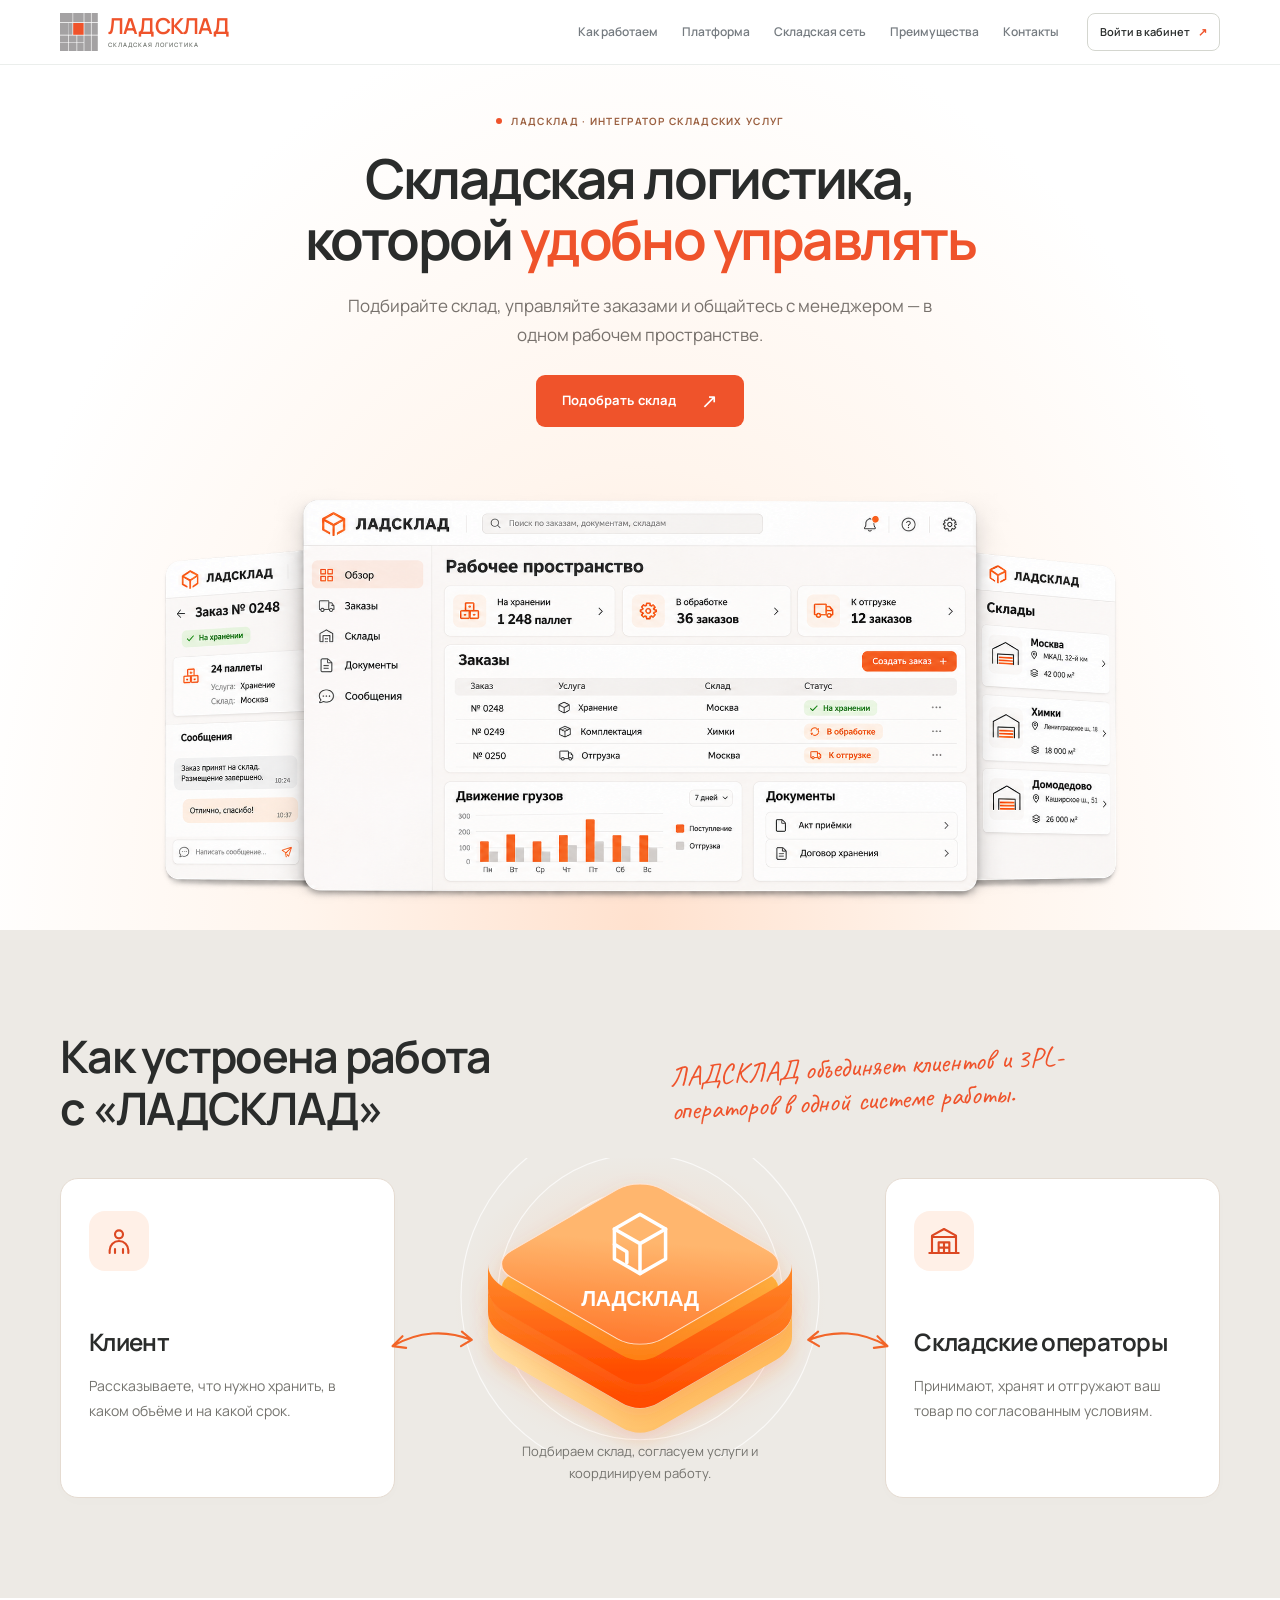
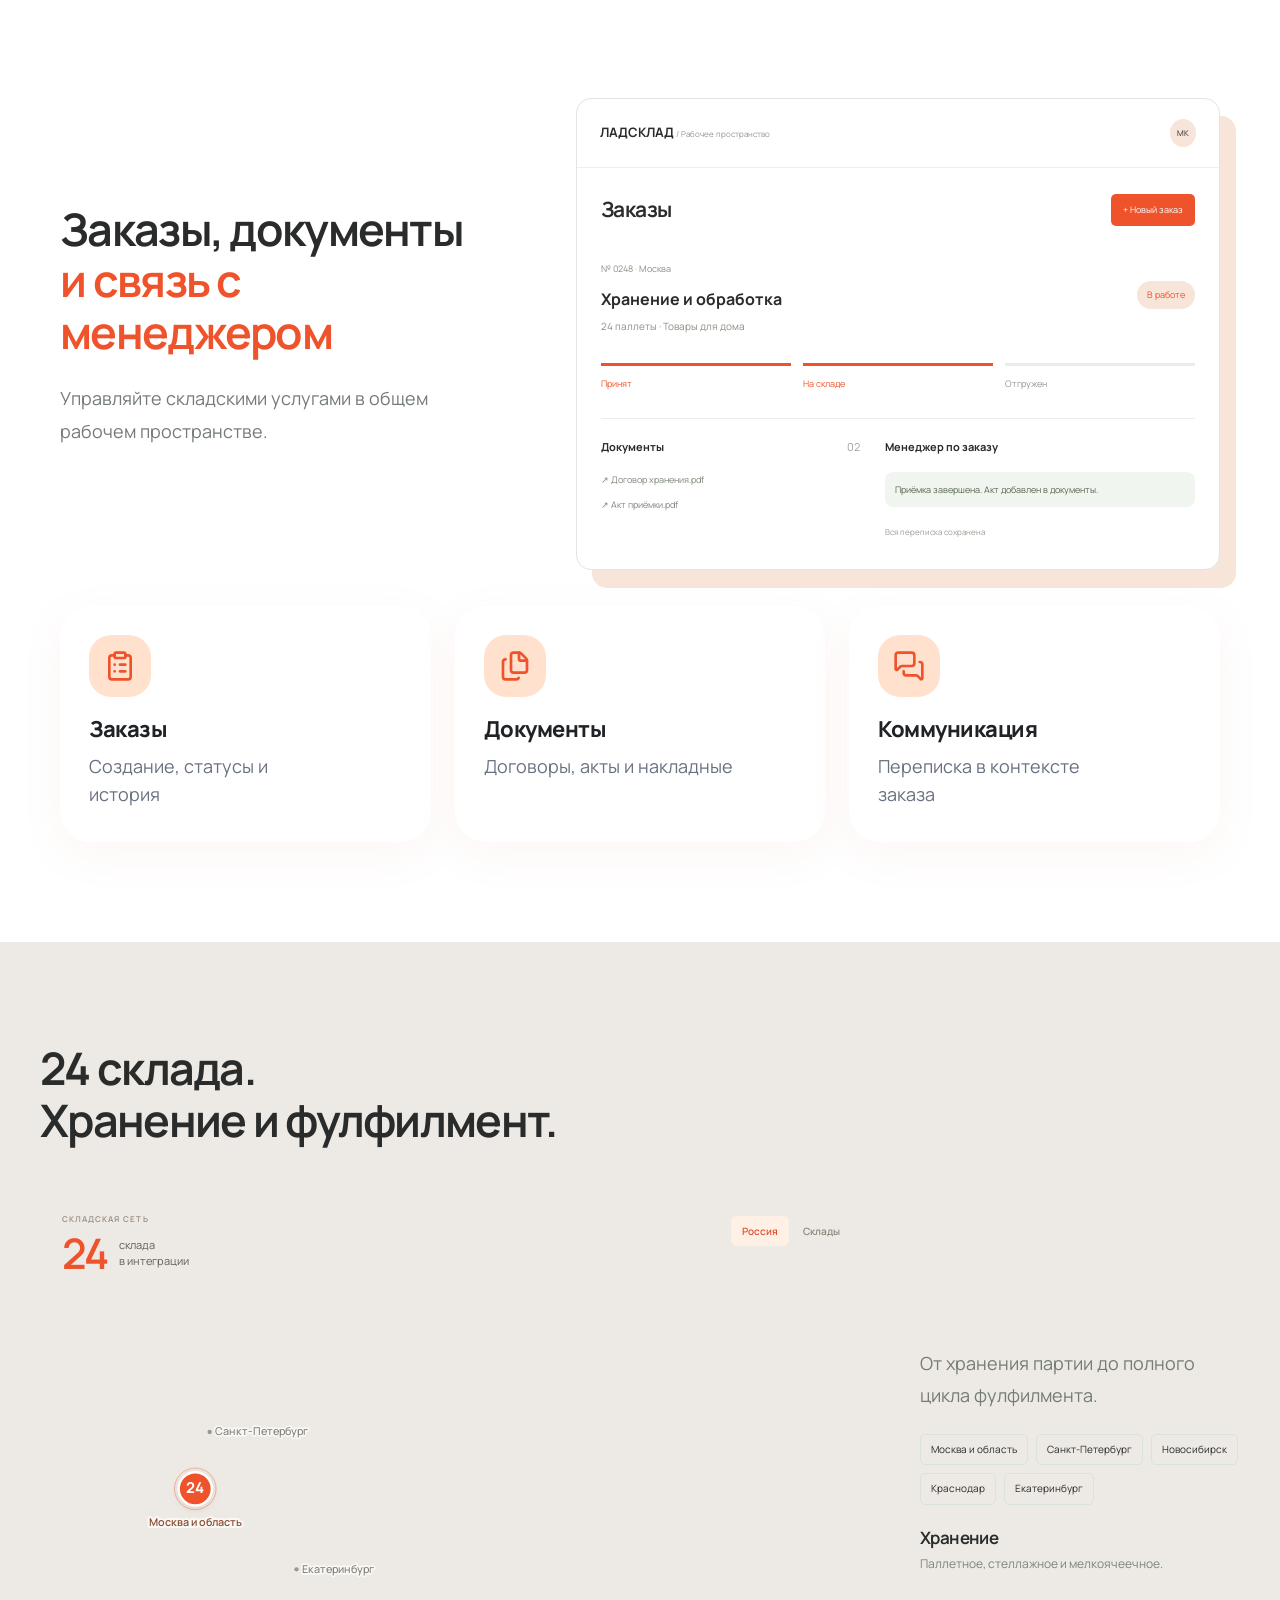
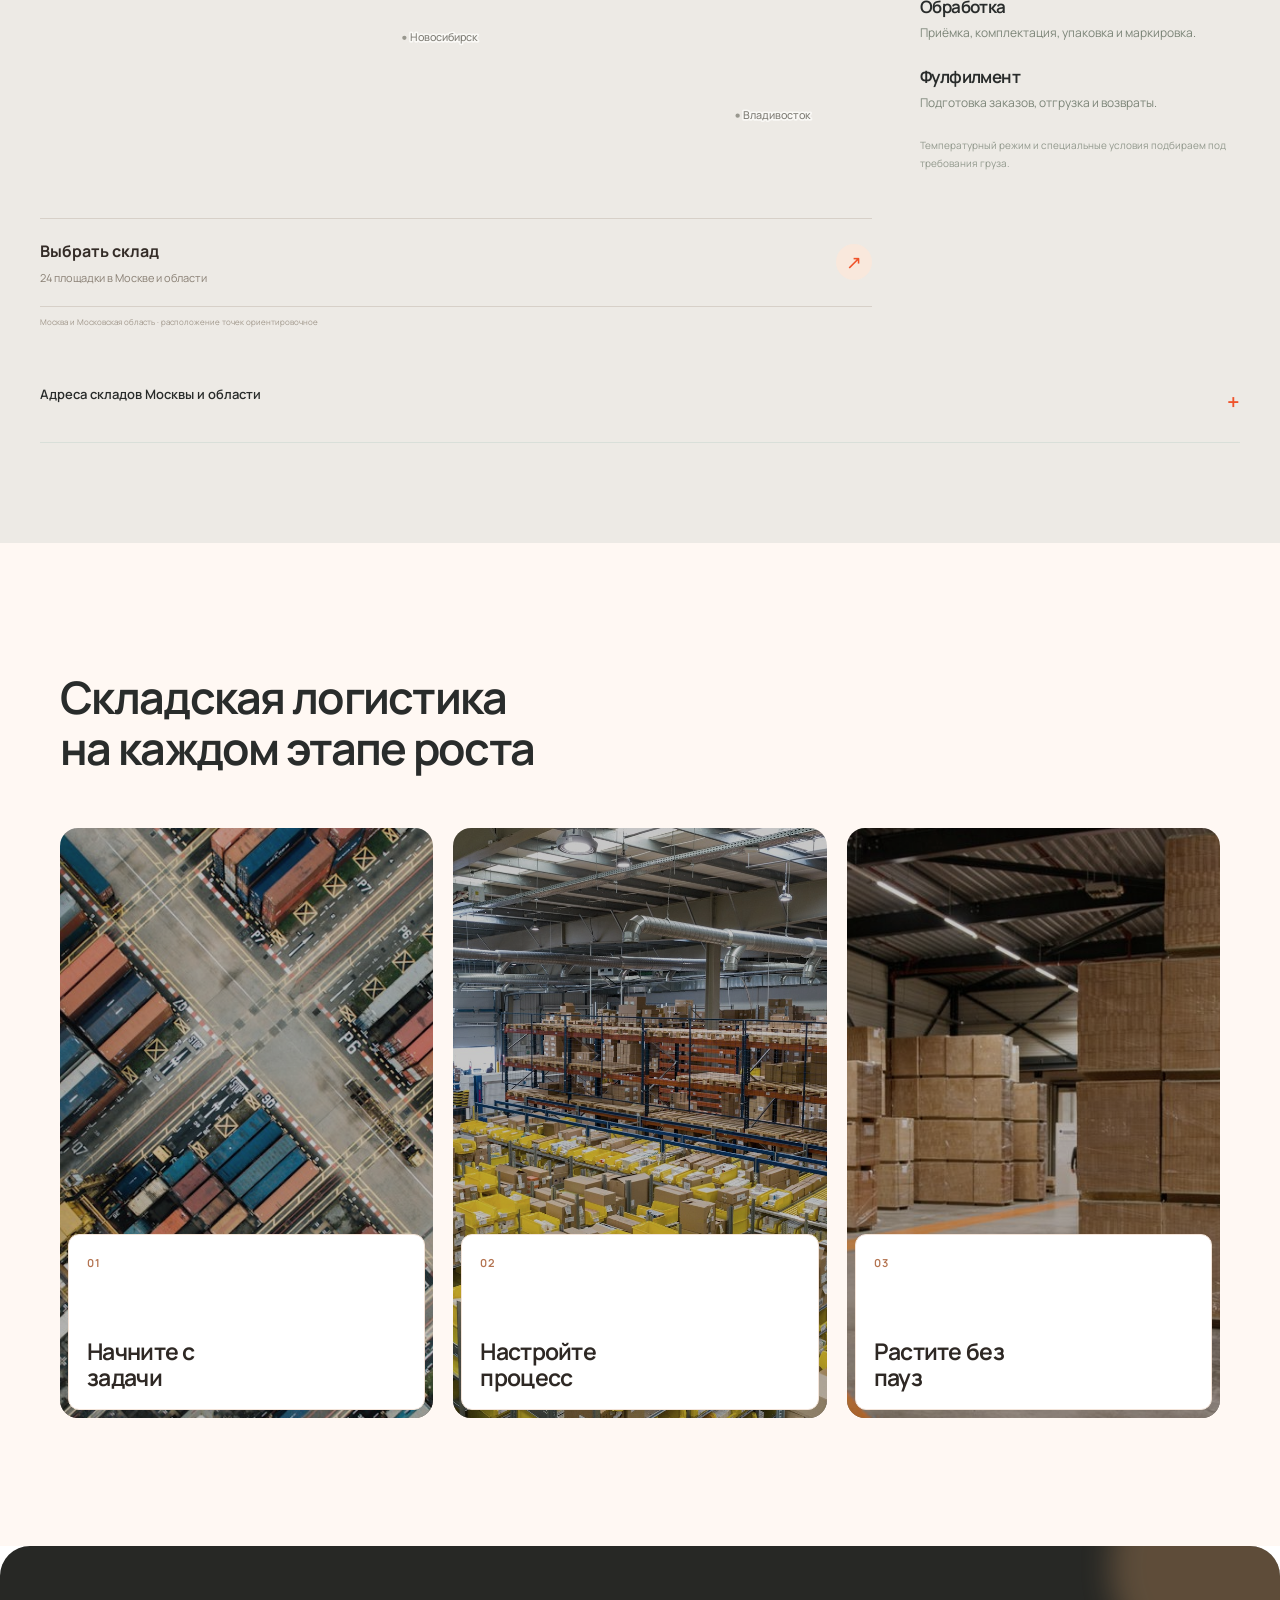
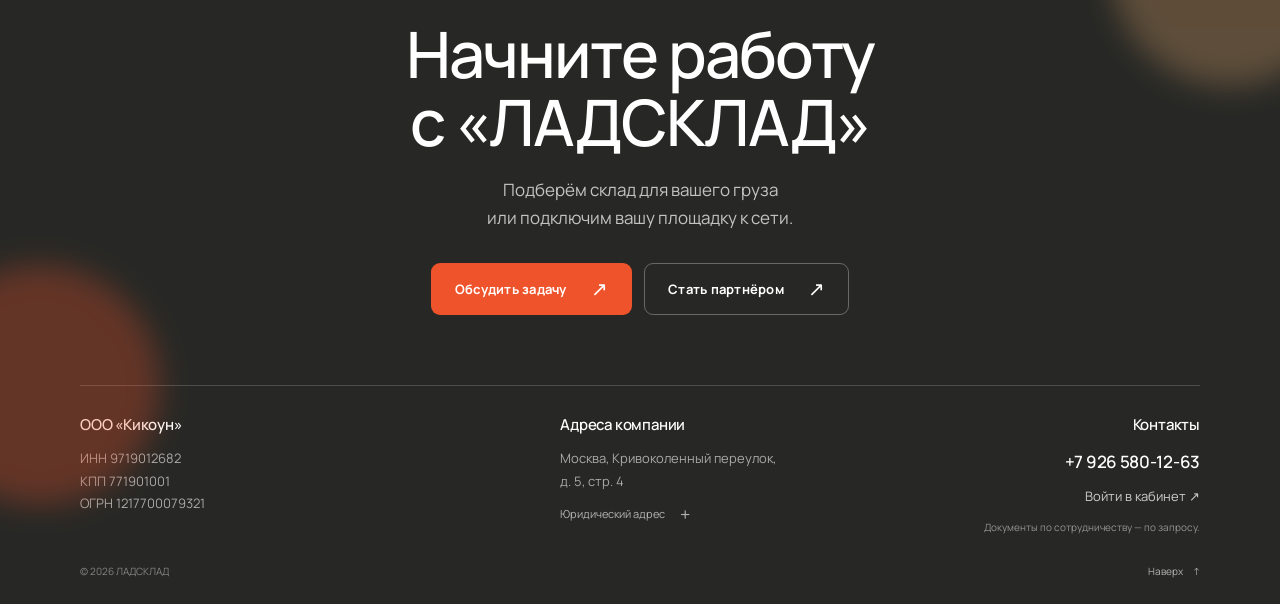
==== index.html @ 79f90612 "Refine platform panels and enlarge interactive map beside services" ====
<!doctype html>
<html lang="ru">
<head>
  <meta charset="UTF-8">
  <meta name="viewport" content="width=device-width, initial-scale=1">
  <meta name="theme-color" content="#ffffff">
  <meta name="description" content="Единая интеграция с сетью 3PL-операторов. Хранение, обработка и фулфилмент. Заказы, документы и коммуникация в общем рабочем пространстве.">
  <title>ЛАДСКЛАД — интегратор складских услуг и 3PL</title>
  <link rel="icon" href="assets/palletika/symbol-orange.svg" type="image/svg+xml">
  <link rel="preload" as="image" href="assets/ladsklad-platform-hero.png">
  <link rel="stylesheet" href="rocket.css?v=orange-own">
  <script src="site-config.js"></script>
  <link rel="stylesheet" href="brand-assets.css?v=compact-logo">
  <script src="script.js?v=ladsklad" defer></script>
  <link rel="stylesheet" href="palette-variants.css?v=1">
  <script src="rocket.js?v=back-to-top" defer></script>
<link rel="stylesheet" href="landing-structure.css?v=minimal-white">
<link rel="stylesheet" href="header-effects.css?v=white">
<link rel="stylesheet" href="orange-refinements.css?v=flow-bidirectional">
<script src="header-effects.js?v=1" defer></script>
<link rel="stylesheet" href="hero-variants.css?v=single-hero">
<link rel="stylesheet" href="warehouse-dot-map.css?v=large-repel">
<script src="assets/warehouse-map-data.js?v=1" defer></script>
<script src="warehouse-dot-map.js?v=large-repel" defer></script>
</head>
<body id="top" class="rocket-page palette-page palette-orange">
  <a class="skip-link" href="#main">Перейти к содержанию</a>
  <header class="header"><div class="container header-inner">
    <a class="brand" href="#top" aria-label="ЛАДСКЛАД — на главную"><img class="brand-symbol" src="assets/palletika/symbol-orange.svg" width="528" height="528" alt=""><span class="brand-type"><span class="brand-name">ЛАДСКЛАД</span><span class="brand-descriptor">СКЛАДСКАЯ ЛОГИСТИКА</span></span></a>
    <nav class="desktop-nav" aria-label="Основная навигация"><a href="#how">Как работаем</a><a href="#platform">Платформа</a><a href="#network">Складская сеть</a><a href="#advantages">Преимущества</a><a href="#contacts">Контакты</a></nav>
    <a class="account-link" href="#platform" data-app-action="login">Войти в кабинет <span aria-hidden="true">↗</span></a>
    <button class="menu-toggle" aria-label="Открыть меню" aria-controls="mobile-nav" aria-expanded="false"><span></span><span></span></button>
  </div><nav class="mobile-nav" id="mobile-nav" aria-label="Мобильная навигация" hidden><a href="#how">Как работаем</a><a href="#platform">Платформа</a><a href="#network">Складская сеть</a><a href="#advantages">Преимущества</a><a href="#contacts">Контакты</a><a href="#platform" data-app-action="login">Войти в приложение</a></nav></header>
  <main id="main" class="structured-landing"><section class="platform-hero" id="hero-platform" aria-labelledby="platform-hero-title">
      <div class="container platform-hero-copy">
        <p class="overline">ЛАДСКЛАД · ИНТЕГРАТОР СКЛАДСКИХ УСЛУГ</p>
        <h1 id="platform-hero-title">Складская логистика,<br>которой <em>удобно управлять</em></h1>
        <p class="platform-hero-lead">Подбирайте склад, управляйте заказами и общайтесь с менеджером — в одном рабочем пространстве.</p>
        <div class="platform-hero-actions"><button class="button" data-app-action="request">Подобрать склад <span aria-hidden="true">↗</span></button></div>
      </div>
      <div class="platform-hero-visual"><img src="assets/ladsklad-platform-hero.png" width="1832" height="859" alt="Концепция интерфейса ЛАДСКЛАД: заказы на хранение и отгрузку, список складов, документы и сообщения менеджеру" fetchpriority="high"></div>
    </section>
<section class="s-section s-how" id="how" aria-labelledby="how-title"><div class="container">
<div class="s-heading"><h2 id="how-title">Как устроена работа<br>с «ЛАДСКЛАД»</h2><p class="s-how-note">ЛАДСКЛАД объединяет клиентов и 3PL-операторов в одной системе работы.</p></div>
<div class="s-flow"><article><svg class="s-flow-icon" viewBox="0 0 24 24" width="42" height="42" fill="none" stroke="currentColor" stroke-width="1.5" stroke-linecap="round" stroke-linejoin="round" aria-hidden="true" focusable="false"><circle cx="12" cy="7" r="3"/><path d="M5 21v-2a7 7 0 0 1 14 0v2M9 21v-3m6 3v-3"/></svg><h3>Клиент</h3><p>Рассказываете, что нужно хранить, в каком объёме и на какой срок.</p></article><span class="s-flow-arrow" aria-hidden="true"><svg viewBox="0 0 100 44" width="100" height="44" fill="none" stroke="currentColor" stroke-width="2.4" stroke-linecap="round" stroke-linejoin="round"><g><path d="M4 31C33 14 64 13 91 24M15 20 4 31l15 2M81 15l11 9-12 7"/></g></svg></span><article class="s-flow-core s-flow-stack"><img class="s-flow-stack-image" src="assets/ladsklad-integration-stack.svg" width="520" height="410" alt=""><h3 class="s-flow-stack-title">ЛАДСКЛАД</h3><p>Подбираем склад, согласуем услуги и координируем работу.</p></article><span class="s-flow-arrow" aria-hidden="true"><svg viewBox="0 0 100 44" width="100" height="44" fill="none" stroke="currentColor" stroke-width="2.4" stroke-linecap="round" stroke-linejoin="round"><g transform="translate(100 0) scale(-1 1)"><path d="M4 31C33 14 64 13 91 24M15 20 4 31l15 2M81 15l11 9-12 7"/></g></svg></span><article><svg class="s-flow-icon" viewBox="0 0 24 24" width="42" height="42" fill="none" stroke="currentColor" stroke-width="1.5" stroke-linecap="round" stroke-linejoin="round" aria-hidden="true" focusable="false"><path d="M3 21V8l9-5 9 5v13M1 21h22M3 9h18M8 21V13h8v8m-8-4h8m-4-4v8"/></svg><h3>Складские операторы</h3><p>Принимают, хранят и отгружают ваш товар по согласованным условиям.</p></article></div>

</div></section>
<section class="s-section s-platform" id="platform" aria-labelledby="platform-title"><div class="container s-platform-grid"><div><h2 id="platform-title" tabindex="-1">Заказы, документы<br><em>и связь с менеджером</em></h2><p class="s-lead">Управляйте складскими услугами в общем рабочем пространстве.</p></div>
<div class="s-app"><div class="s-app-bar"><strong>ЛАДСКЛАД<span> / Рабочее пространство</span></strong><span>МК</span></div><div class="s-app-body"><div class="s-app-title"><h3>Заказы</h3><span>+ Новый заказ</span></div><div class="s-order"><div><small>№ 0248 · Москва</small><h4>Хранение и обработка</h4><p>24 паллеты · Товары для дома</p></div><span class="s-status">В работе</span></div><div class="s-progress"><span>Принят</span><span>На складе</span><span>Отгружен</span></div><div class="s-app-split"><div><h4>Документы <span>02</span></h4><p>↗ Договор хранения.pdf</p><p>↗ Акт приёмки.pdf</p></div><div><h4>Менеджер по заказу</h4><p class="s-chat">Приёмка завершена. Акт добавлен в документы.</p><small>Вся переписка сохранена</small></div></div></div></div>
<ul class="s-feature-list platform-service-panels">
<li><img src="assets/icons/clipboard-list.svg" width="42" height="42" alt=""><div><b>Заказы</b><span>Создание, статусы и история</span></div></li>
<li><img src="assets/icons/files.svg" width="42" height="42" alt=""><div><b>Документы</b><span>Договоры, акты и накладные</span></div></li>
<li><img src="assets/icons/messages-square.svg" width="42" height="42" alt=""><div><b>Коммуникация</b><span>Переписка в контексте заказа</span></div></li>
</ul>
</div></section>
<section class="s-section s-network" id="network" aria-labelledby="network-title"><div class="container"><div class="s-heading"><h2 id="network-title">24 склада.<br>Хранение и фулфилмент.</h2></div><div class="s-network-grid"><div class="s-network-map" data-motion-paused="true" role="group" aria-label="Интерактивная карта складской сети">
  <div class="warehouse-map-stage">
    <div class="warehouse-map-canvas" id="warehouse-map" role="region" aria-label="Интерактивная точечная карта России"></div>
    <div class="warehouse-map-badge"><span>СКЛАДСКАЯ СЕТЬ</span><div><strong>24</strong><span>склада<br>в интеграции</span></div></div>
    <div class="warehouse-map-modes" role="group" aria-label="Вид карты"><button type="button" data-map-mode="country" aria-pressed="true" disabled>Россия</button><button type="button" data-map-mode="warehouses" aria-pressed="false" disabled>Склады</button></div>
    <p class="warehouse-map-message" data-map-message role="status">Карта загрузится при просмотре раздела.</p>
  </div>
  <div class="warehouse-map-footer">
    <details class="warehouse-finder" data-map-finder>
      <summary><span><strong>Выбрать склад</strong><small>24 площадки в Москве и области</small></span><span aria-hidden="true">↗</span></summary>
      <label for="warehouse-search">Поиск по названию или адресу</label>
      <input id="warehouse-search" class="warehouse-search" data-map-search type="search" placeholder="Например, Химки или Дмитров" autocomplete="off" disabled>
      <div class="warehouse-results" data-map-results aria-label="Список складов"></div>
      <p class="warehouse-no-results" data-map-empty hidden>Ничего не найдено. Попробуйте другое название.</p>
    </details>
    <div class="warehouse-map-card" data-map-card hidden>
      <button type="button" data-map-card-close aria-label="Закрыть карточку склада">×</button>
      <strong data-map-card-title></strong><p data-map-card-address></p>
      <small>Ориентировочное расположение по адресу</small>
      <a href="https://yandex.ru/maps/" target="_blank" rel="noopener noreferrer">Найти адрес на Яндекс Картах ↗</a>
    </div>
    <p class="warehouse-map-note">Москва и Московская область · расположение точек ориентировочное</p>
    <noscript><p class="warehouse-map-note">Для интерактивной карты включите JavaScript. Адреса складов доступны в списке ниже.</p></noscript>
  </div>
</div><div class="s-network-copy"><p class="s-lead">От хранения партии до полного цикла фулфилмента.</p><div class="s-cities"><span>Москва и область</span><span>Санкт-Петербург</span><span>Новосибирск</span><span>Краснодар</span><span>Екатеринбург</span></div><div class="s-services"><article><h3>Хранение</h3><p>Паллетное, стеллажное и мелкоячеечное.</p></article><article><h3>Обработка</h3><p>Приёмка, комплектация, упаковка и маркировка.</p></article><article><h3>Фулфилмент</h3><p>Подготовка заказов, отгрузка и возвраты.</p></article></div><p class="s-note">Температурный режим и специальные условия подбираем под требования груза.</p></div></div><details class="s-addresses"><summary>Адреса складов Москвы и области <span aria-hidden="true">+</span></summary><ul><li>Москва, ул. Поляны 50 стр.1</li><li>Москва, дер. Саларьево вл 1 с.2</li><li>Химки, дер. Подолино Промышленная зона, 2Б</li><li>Химки, Ленинградское шоссе, 34км, стр.21</li><li>Мытищи, Хлебозаводская улица, 4с2А</li><li>Видное, Северная промзона</li><li>Одинцово, Внуковская улица,</li><li>Домодедово, микрорайон Белые Столбы</li><li>Дмитров, ул. 2-я Левонабережная, вл.20</li><li>Дмитровское городское поселение, поселок дома отдыха &quot;Горки&quot; 4км от ЦКАД (46Н-01133), 7км от Дмитровского шоссе (трасса А-104)</li><li>Дмитров, 2-ая Левонабережная ул., дом 12 (пересечение А-108 и Дмитровского ш.)</li><li>Солнечногорск, территориальное управление Смирновское</li><li>Химки, квартал Клязьма,строение 14Н</li><li>Мытищи, Волковское шоссе 5А стр. 3</li><li>Мытищинский район, сельское поселение Федоскинское, д. Новосельцево</li><li>Щёлково, д. Моносеево, 24б</li><li>Московская область, Талдомский р-н, пгт Запрудня, ул. Ленина, д 1</li><li>Московская область, Ленинский муниципальныйрайон, городское поселение Горки Ленинские, Промзона «Технопарк», ул. Западная, земельный участок 19.</li><li>Истра, д. Давыдовское, индустриальный парк Кулон-Истра</li><li>Ногинск, р.п. Обухово, &quot;Атлант-Парк&quot;</li><li>Склад &quot;Сынково&quot; теплый склад класса &quot;А&quot; на Симферопольском шоссе</li><li>Домодедово, территория владения склады 104 Южные ворота</li><li>Истра, д. Лешково, стр. 241</li><li>Пищевой склад до -18 в г. Химки, ул. Заводская д. 9а</li></ul></details></div></section>
<section class="s-section s-benefits s-journey" id="advantages" aria-labelledby="advantages-title">
  <div class="container">
    <div class="s-journey-heading"><h2 id="advantages-title">Складская логистика<br>на каждом этапе роста</h2></div>
    <div class="s-journey-cards" aria-label="Этапы работы с ЛАДСКЛАД">
      <article class="s-journey-card" tabindex="0">
        <img src="assets/containers.jpg" width="1200" height="800" loading="lazy" alt="Контейнеры на логистической площадке">
        <div class="s-journey-card-content"><div class="s-journey-card-panel"><div class="s-journey-card-heading"><span>01</span><h3>Начните с задачи</h3></div><p>Расскажите о грузе, объёмах и географии. Подберём склад и нужные услуги для первого запуска.</p></div></div>
      </article>
      <article class="s-journey-card" tabindex="0">
        <img src="assets/warehouse-hero.jpg" width="1800" height="1200" loading="lazy" alt="Складское пространство">
        <div class="s-journey-card-content"><div class="s-journey-card-panel"><div class="s-journey-card-heading"><span>02</span><h3>Настройте процесс</h3></div><p>Согласуем приёмку, хранение, обработку и отгрузки в понятном формате работы с оператором.</p></div></div>
      </article>
      <article class="s-journey-card" tabindex="0">
        <img src="assets/cargo.jpg" width="1200" height="800" loading="lazy" alt="Перевозка грузов">
        <div class="s-journey-card-content"><div class="s-journey-card-panel"><div class="s-journey-card-heading"><span>03</span><h3>Растите без пауз</h3></div><p>Подключайте новые площадки и услуги по мере роста. Заказы, документы и коммуникация остаются в одном контуре.</p></div></div>
      </article>
    </div>
  </div>
</section>
<section class="orange-closing" id="contacts" aria-labelledby="contacts-title">
  <div class="orange-closing-main"><div>
    <h2 id="contacts-title">Начните работу<br>с «ЛАДСКЛАД»</h2>
    <p>Подберём склад для вашего груза<br>или подключим вашу площадку к сети.</p>
    <div class="orange-closing-actions">
      <button class="button" data-app-action="request">Обсудить задачу <span aria-hidden="true">↗</span></button>
      <button class="button orange-closing-partner" id="partners" data-app-action="partner">Стать партнёром <span aria-hidden="true">↗</span></button>
    </div>
  </div></div>
  <footer class="orange-closing-footer" aria-label="Информация о компании">
    <div class="orange-closing-legal">
      <div><h3>ООО «Кикоун»</h3><span>ИНН 9719012682</span><span>КПП 771901001</span><span>ОГРН 1217700079321</span></div>
      <div><h3>Адреса компании</h3><address>Москва, Кривоколенный переулок,<br>д. 5, стр. 4</address><details><summary>Юридический адрес <span aria-hidden="true">+</span></summary><p>105187, Москва, Окружной проезд, д. 16, этаж/пом./ком./р. м. 4/XXXVIII/25/2.</p></details></div>
      <div class="orange-closing-contacts"><h3>Контакты</h3><a class="orange-closing-phone" href="tel:+79265801263">+7 926 580-12-63</a><a href="#platform" data-app-action="login">Войти в кабинет <span aria-hidden="true">↗</span></a><span class="orange-closing-documents">Документы по сотрудничеству — по запросу.</span></div>
    </div>
    <div class="orange-closing-bottom"><span>© <span id="current-year">2026</span> ЛАДСКЛАД</span><a href="#top">Наверх <span aria-hidden="true">↑</span></a></div>
  </footer>
</section>
</main>
  <a class="back-to-top" href="#top" aria-label="Вернуться наверх" hidden>↑</a>
  <dialog class="info-dialog" id="info-dialog" aria-labelledby="dialog-title"><button class="dialog-close" aria-label="Закрыть окно">×</button><span class="overline" id="dialog-eyebrow">ПЕРВЫЙ ШАГ</span><h2 id="dialog-title">Подготовим ваш запрос</h2><p id="dialog-description">Для подбора склада понадобится несколько деталей.</p><ul id="dialog-list" class="dialog-list"></ul><div class="dialog-actions"><button class="button" id="dialog-action">Скачать бриф ↓</button><button class="text-link" id="dialog-secondary">Вернуться на страницу</button></div><p class="dialog-note" id="dialog-note">Заявка с этой страницы не отправляется.</p><p class="dialog-feedback" id="dialog-feedback" role="status" aria-live="polite"></p></dialog>
</body>
</html>
---- rocket.css ----
@font-face{font-family:Manrope;src:url('assets/manrope-variable.ttf') format('truetype');font-weight:200 800;font-style:normal;font-display:swap}
:root{--accent:#ef532b;--accent-hover:#c83c19;--ink:#2a3033;--muted:#777c81;--paper:#edeeef;--line:#dfe1e3;--white:#fff;--font:Manrope,Arial,sans-serif}
*{box-sizing:border-box}html{scroll-behavior:smooth;scroll-padding-top:100px}body{margin:0;background:var(--paper);color:var(--ink);font:400 15px/1.75 var(--font);-webkit-font-smoothing:antialiased}body.modal-open{overflow:hidden}a{color:inherit;text-decoration:none}button{font:inherit;cursor:pointer;border:0}a,button,summary{touch-action:manipulation;-webkit-tap-highlight-color:transparent}button:disabled{cursor:default}img{display:block;max-width:100%}h1,h2,h3,p{margin-top:0}h1,h2,h3{line-height:1.2}h2{font-size:40px;font-weight:700;letter-spacing:-1.45px;margin-bottom:28px}h3{font-weight:650}::selection{background:#ffd1bd;color:#222}:focus-visible{outline:3px solid var(--accent);outline-offset:5px}.container{width:calc(100% - 120px);max-width:1180px;margin-inline:auto}.section{padding:88px 0}.overline{font-size:9px;letter-spacing:.14em;font-weight:700;line-height:1.6;margin-bottom:22px;color:var(--muted)}.overline:before{content:'';display:inline-block;width:6px;height:6px;background:var(--accent);border-radius:50%;margin:0 9px 1px 0}.button{display:inline-flex;align-items:center;justify-content:center;gap:30px;min-height:48px;border-radius:30px;padding:14px 26px;background:var(--accent);color:#fff;font-size:10px;font-weight:700;line-height:1.5;letter-spacing:.055em;text-transform:uppercase;transition:background .2s,transform .2s}.button>span{font-size:20px;font-weight:400;line-height:1}.button:hover{background:var(--accent-hover);transform:translateY(-2px)}.text-link{display:inline-flex;align-items:center;gap:18px;padding:0;background:transparent;font-size:12px;font-weight:650;color:var(--accent);transition:color .2s}.text-link:hover{color:var(--accent-hover)}.text-link span{font-size:19px}.skip-link{position:fixed;top:8px;left:16px;padding:10px 20px;background:white;border:1px solid var(--accent);z-index:100;transform:translateY(-180%)}.skip-link:focus{transform:none}.utility-bar{border-bottom:1px solid var(--line);font-size:9px;color:#7c8285}.utility-inner{display:flex;justify-content:space-between;align-items:center;gap:15px;height:32px}.header{position:sticky;top:0;z-index:20;border-bottom:1px solid var(--line);background:#edeeeff5;backdrop-filter:blur(12px)}.header-inner{height:75px;display:flex;align-items:center;justify-content:space-between;gap:32px}.brand{font-size:27px;font-weight:800;line-height:1;letter-spacing:-1.5px;white-space:nowrap}.brand>span{color:var(--accent)}.desktop-nav{display:flex;gap:24px;margin-left:auto}.desktop-nav a{font-size:9px;text-transform:uppercase;letter-spacing:.055em;font-weight:600;color:#757b80}.desktop-nav a:hover,.account-link:hover{color:var(--accent)}.account-link{font-size:10px;font-weight:600;white-space:nowrap}.account-link span{margin-left:8px;color:var(--accent)}.menu-toggle{display:none;background:transparent;padding:7px}.menu-toggle>span{width:24px;height:2px;background:var(--ink);display:block;margin:6px 0}.mobile-nav,.mobile-nav[hidden]{display:none}
.rocket-hero{overflow:hidden}.rocket-hero-grid{display:grid;grid-template-columns:46% 54%;align-items:center;min-height:655px}.rocket-hero-copy{padding:25px 0 40px;position:relative;z-index:2}.rocket-hero-copy .overline{margin-bottom:27px}.rocket-hero h1{font-size:clamp(38px,4.2vw,57px);font-weight:750;letter-spacing:-2px;line-height:1.12;margin-bottom:28px}.rocket-hero h1>span{color:var(--accent)}.hero-lead{font-size:16px;font-weight:400;line-height:1.85;color:#72797e;margin-bottom:28px;max-width:460px}.hero-actions{display:flex;align-items:center;gap:20px}.round-link{height:42px;width:42px;border:1px solid #ccd0d3;border-radius:50%;display:grid;place-items:center;font-size:22px;color:#949a9f;transition:color .2s,border-color .2s}.round-link:hover{color:var(--accent);border-color:var(--accent)}.hero-caption{font-size:9px;color:#8b9093;max-width:350px;margin:23px 0 0}.rocket-hero-art{height:655px;position:relative}.hero-letter{position:absolute;top:75px;right:-42px;line-height:.9;font-weight:800;font-size:600px;color:var(--accent);letter-spacing:-40px;user-select:none}.rocket-hero-art>img{position:absolute;z-index:1;width:auto;height:90%;max-width:none;right:-20px;bottom:30px;filter:drop-shadow(0 22px 16px #2a30330a)}.hero-art-label{position:absolute;z-index:2;right:1px;bottom:45px;font-size:10px;line-height:1.6;color:#373e41;background:#fffffff0;padding:12px 17px;border-left:2px solid var(--accent);box-shadow:0 8px 30px #2a303309}.hero-art-label>span{font-size:22px;color:var(--accent);float:right;margin-left:22px}.quick-links{display:grid;grid-template-columns:repeat(3,minmax(0,1fr));background:#f8f8f9;border-radius:4px}.quick-links>a{display:flex;align-items:center;gap:18px;padding:22px 24px;border-right:1px solid var(--line);transition:background .2s}.quick-links>a:last-child{border-right:0}.quick-links>a:hover{background:#fff}.quick-index{font-size:10px;color:var(--accent);font-weight:700}.quick-links strong{display:block;font-size:12px;font-weight:650;line-height:1.4}.quick-links div>span{font-size:9px;color:var(--muted)}.quick-arrow{color:var(--accent);font-size:23px;margin-left:auto}
.mission{padding-top:100px}.mission-copy{max-width:825px;color:#777d81;font-size:17px;line-height:1.9}.mission-copy p{margin:0 0 24px}.accent-rule{display:block;height:2px;width:68px;background:var(--accent);margin-top:34px}.facts-grid{display:grid;grid-template-columns:repeat(4,minmax(0,1fr));gap:2px;margin-top:42px}.facts-grid article{background:white;padding:29px 28px 32px;border-radius:4px}.facts-grid p{font-size:15px;color:#7a8186;margin-bottom:18px}.facts-grid strong{font-size:53px;font-weight:650;letter-spacing:-2px;line-height:1.2;display:block;margin-bottom:10px}.facts-grid strong>span{font-size:35px;font-weight:500;color:var(--accent)}.facts-grid article>span{font-size:10px;color:#92979b}.demo-note{font-size:9px;color:#8d9397;margin:14px 0 0}.center-heading{text-align:center;max-width:780px;margin:0 auto 44px}.center-heading h2{margin-bottom:22px}.center-heading>p{font-size:16px;color:#858a8e;line-height:1.9;margin-bottom:0}.format-grid{display:grid;grid-template-columns:repeat(5,minmax(0,1fr));gap:2px}.format-grid article{background:#fff;text-align:center;padding:34px 16px 30px}.format-grid svg{width:59px;height:59px;margin:0 auto 24px;fill:none;stroke:var(--accent);stroke-width:1.4;stroke-linecap:round;stroke-linejoin:round}.format-grid h3{font-size:15px;margin:0 0 12px}.format-grid p{font-size:11px;color:#8c9195;margin:0;line-height:1.8}.section-footnote{font-size:9px;color:#8d9397;text-align:center;margin:19px 0 0}.section-intro{display:flex;align-items:flex-end;justify-content:space-between;gap:45px;margin-bottom:40px}.section-intro h2{margin-bottom:0}.section-intro>p{font-size:13px;color:#858b8f;line-height:1.9;max-width:365px;margin:0 0 4px}.service-grid{display:grid;grid-template-columns:repeat(2,minmax(0,1fr));gap:2px}.service-card{position:relative;display:flex;flex-direction:column;background:#fff;padding:37px 40px 28px;transition:box-shadow .3s,transform .3s}.service-card:hover{transform:translateY(-3px);box-shadow:0 15px 38px #2a30330b;z-index:1}.card-number{position:absolute;right:34px;top:29px;font-size:10px;color:#a0a5a8}.service-card h3{font-size:28px;font-weight:650;letter-spacing:-.9px;margin:0 0 22px}.service-card>p{font-size:13px;line-height:1.9;color:#858b8f;max-width:380px;margin:0 0 30px}.service-bottom{display:flex;align-items:center;justify-content:space-between;gap:20px;padding-top:18px;border-top:1px solid #eceef0;margin-top:auto}.service-bottom>span{font-size:9px;color:#8c9397}.service-arrow{height:37px;width:37px;border-radius:50%;background:#fff0e9;color:var(--accent);font-size:23px;line-height:1}.service-arrow:hover{background:var(--accent);color:white}.service-note{display:flex;align-items:center;justify-content:space-between;gap:25px;margin-top:22px}.service-note p{font-size:10px;color:#8b9196;margin:0}.service-note>.text-link{font-size:10px;white-space:nowrap}
.industry-layout{display:grid;grid-template-columns:290px minmax(0,1fr);gap:16px;align-items:start}.industry-tabs{display:flex;flex-direction:column}.industry-tabs button{text-align:left;display:flex;justify-content:space-between;align-items:center;gap:15px;padding:26px 27px;background:transparent;color:#41494e;font-size:12px;line-height:1.6;transition:background .2s,box-shadow .2s}.industry-tabs button>span{font-size:19px;color:var(--accent);opacity:0}.industry-tabs button[aria-selected="true"]{background:white;box-shadow:0 8px 22px #333c4506}.industry-tabs button[aria-selected="true"]>span{opacity:1}.industry-tabs button:hover{background:#f8f9f9}.industry-panel{display:grid;grid-template-columns:repeat(3,minmax(0,1fr));gap:2px}.industry-panel[hidden]{display:none}.industry-panel article{background:white;padding:32px 25px;min-height:302px;display:flex;flex-direction:column}.industry-panel article>span{font-size:8px;letter-spacing:.07em;color:var(--accent);font-weight:700}.industry-panel h3{font-size:20px;font-weight:600;letter-spacing:-.55px;margin:38px 0 28px;line-height:1.4}.industry-panel p{font-size:11px;color:#92989c;line-height:1.9;margin:auto 0 0}.industries .section-footnote{text-align:right}.process-grid{display:grid;grid-template-columns:repeat(4,minmax(0,1fr));gap:30px;margin-top:45px}.process-grid article{border-top:1px solid #cdd1d4;padding-top:21px}.process-grid article>span{color:var(--accent);font-size:12px}.process-grid h3{font-size:16px;font-weight:600;margin:21px 0 15px;letter-spacing:-.3px}.process-grid p{font-size:11px;line-height:1.9;color:#8b9296;margin:0;max-width:235px}.process-photo{position:relative;height:345px;overflow:hidden;margin-top:45px;background:#50595a;border-radius:4px}.process-photo:after{content:'';position:absolute;inset:0;background:linear-gradient(90deg,#1a252ee0,#26343d11 80%)}.process-photo>img{width:100%;height:100%;object-fit:cover;object-position:center 59%;filter:saturate(.35)}.process-photo>div{position:absolute;z-index:1;top:63px;left:49px;color:#fff}.process-photo span{font-size:9px;letter-spacing:.12em;opacity:.7}.process-photo strong{display:block;font-size:49px;line-height:1.2;letter-spacing:-1.8px;font-weight:600;margin-top:22px}
.platform-grid{display:grid;grid-template-columns:1fr 1.13fr;gap:64px;align-items:center}.platform h2>span{color:var(--accent)}.platform-description{font-size:13px;line-height:1.9;color:#858c90;max-width:370px}.platform-list{list-style:none;padding:0;margin:27px 0 29px;font-size:11px;color:#686f73;line-height:1.8}.platform-list li{margin:10px 0}.platform-list li:before{content:'↗';color:var(--accent);margin-right:13px}.platform-actions{display:flex;align-items:center;gap:22px;flex-wrap:wrap}.platform-actions .text-link{font-size:10px}.small-note{font-size:9px;line-height:1.7;color:#92999d;margin:19px 0 0;max-width:360px}.cabinet-demo{min-width:0;background:white;border-radius:7px;box-shadow:0 22px 50px #353e4508;border:1px solid #e6e8e9;transform:rotate(-2deg)}.cabinet-demo-top{display:flex;align-items:center;justify-content:space-between;padding:22px 24px;border-bottom:1px solid #f0f1f2}.cabinet-demo-top>strong{font-size:18px;line-height:1;letter-spacing:-1px}.cabinet-demo-top strong>span{color:var(--accent)}.cabinet-demo-top>span{display:grid;place-items:center;width:24px;height:24px;background:#fcebe3;color:#98604d;border-radius:50%;font-size:8px}.cabinet-demo-inner{padding:26px 24px 17px}.cabinet-demo-heading{display:flex;align-items:center;justify-content:space-between;gap:12px}.cabinet-demo h3{font-size:18px;letter-spacing:-.7px;margin:0}.cabinet-demo-heading>span{padding:8px 10px;background:var(--accent);color:white;font-size:7px;border-radius:3px;white-space:nowrap}.cabinet-demo-inner>p{font-size:8px;color:#a2a6aa;margin:8px 0 22px}.cabinet-summary{display:grid;grid-template-columns:repeat(3,1fr);gap:8px;margin-bottom:22px}.cabinet-summary>div{background:#f6f7f7;padding:12px}.cabinet-summary span{display:block;font-size:8px;color:#93999d}.cabinet-summary strong{display:block;font-size:27px;font-weight:600;line-height:1.5}.request-row{display:flex;align-items:center;justify-content:space-between;gap:12px;padding:18px 0;border-top:1px solid #f0f1f1}.request-row>div{min-width:0}.request-row strong{display:block;font-size:9px;line-height:1.5;font-weight:600}.request-row div>span{display:block;font-size:7px;color:#afb3b6;margin-top:5px}.request-status{font-size:7px;line-height:1.5;background:#f3f4f4;color:#93999d;padding:6px 8px;border-radius:3px;white-space:nowrap}.request-status.orange{background:#fcebe3;color:#b44323}.request-status.green{background:#edf3ea;color:#7a8d69}.cabinet-demo-foot{font-size:7px;line-height:1.8;text-align:center;border-top:1px solid #f0f1f1;color:#9a9fa2;padding-top:18px;margin-top:4px}
.partner-banner{display:grid;grid-template-columns:.6fr 1fr;background:#fff;align-items:center;gap:45px;padding:65px}.partner-symbol{font-size:280px;color:var(--accent);line-height:1;font-weight:400;justify-self:center}.partner-banner h2{font-size:33px;line-height:1.35;margin-bottom:22px;letter-spacing:-1px}.partner-banner p:not(.overline){font-size:13px;color:#8a9095;max-width:430px;line-height:1.9;margin-bottom:28px}.faq-grid{display:grid;grid-template-columns:1fr 1.8fr;gap:70px}.faq-list details{border-bottom:1px solid #d7dade}.faq-list details:first-child{border-top:1px solid #d7dade}.faq-list summary{list-style:none;cursor:pointer;display:flex;justify-content:space-between;align-items:center;gap:20px;padding:23px 0;font-size:13px;font-weight:600}.faq-list summary::-webkit-details-marker{display:none}.faq-list summary>span{font-size:24px;font-weight:300;color:var(--accent);transition:transform .2s}.faq-list details[open] summary>span{transform:rotate(45deg)}.faq-list details>p{font-size:12px;line-height:1.9;color:#858c90;padding-right:30px;margin:0 0 25px}.final-cta{padding-bottom:100px}.final-cta-grid{display:grid;grid-template-columns:1.4fr 1fr;gap:50px;align-items:center;border-top:1px solid #d9dcdf;padding-top:80px}.final-cta h2{font-size:45px;line-height:1.23;margin-bottom:25px}.final-cta h2 span{color:var(--accent)}.final-cta p:not(.overline){font-size:16px;line-height:1.9;color:#8b9296;margin-bottom:30px}.cta-graphic{position:relative;height:340px;overflow:hidden;align-self:center}.cta-graphic>span{position:absolute;font-size:400px;letter-spacing:-25px;font-weight:800;line-height:.9;color:var(--accent);top:-6px;right:15px;opacity:.12}.cta-graphic>div{position:absolute;left:40px;top:66px;font-size:42px;font-weight:750;line-height:1.2;letter-spacing:-1px}.footer{background:#e5e7e9;padding:58px 0 26px;border-top:1px solid #d9dcdf}.footer-grid{display:grid;grid-template-columns:1.1fr 1fr 1fr 1.1fr;gap:45px}.footer h3{font-size:11px;font-weight:700;margin:0 0 23px}.footer p{font-size:11px;color:#8c9397;line-height:1.9;margin:19px 0}.footer nav>a{display:block;font-size:10px;color:#898f94;margin:11px 0}.footer nav>a:hover{color:var(--accent)}.footer .text-link{font-size:10px}.footer-bottom{border-top:1px solid #d4d8dc;display:flex;align-items:center;justify-content:space-between;gap:25px;margin-top:45px;padding-top:21px;font-size:8px;color:#8e959a}.footer-bottom>a{white-space:nowrap;color:#505a61}.footer .footer-note{font-size:8px;line-height:1.7;margin:20px 0 0;color:#a1a7ab}.back-to-top{position:fixed;z-index:10;bottom:27px;right:27px;width:43px;height:43px;display:grid;place-items:center;border:5px solid white;border-radius:50%;background:var(--accent);color:white;box-shadow:0 4px 20px #ef532b20;font-size:21px}
.back-to-top[hidden]{display:none}.info-dialog{width:calc(100% - 40px);max-width:570px;padding:46px 40px 32px;border:0;border-radius:8px;background:#fff;color:var(--ink);box-shadow:0 25px 80px #1a202933}.info-dialog::backdrop{background:#252b3670;backdrop-filter:blur(7px)}.dialog-close{position:absolute;right:19px;top:12px;background:transparent;font-size:29px;font-weight:300;color:#8b9296}.info-dialog h2{font-size:32px;letter-spacing:-1px;margin:18px 0}.info-dialog>p{font-size:13px;line-height:1.9;color:#858d92}.dialog-list{list-style:none;padding:0;margin:25px 0;color:#626e75;font-size:12px}.dialog-list li{margin:12px 0}.dialog-list li:before{content:'↗';color:var(--accent);margin-right:12px}.dialog-actions{display:flex;align-items:center;gap:23px;flex-wrap:wrap;margin:25px 0 20px}.info-dialog .dialog-note{font-size:10px;color:#989fa3;line-height:1.7;margin-bottom:0}.info-dialog .dialog-feedback{font-size:11px;color:var(--accent);margin:12px 0 0}.info-dialog .dialog-feedback:empty{display:none}
@media(min-width:1500px){.rocket-hero-grid,.rocket-hero-art{min-height:700px;height:700px}.rocket-hero-art>img{width:auto;height:94%;right:-40px;bottom:15px}.hero-letter{font-size:670px;top:60px;right:-60px}}
@media(max-width:1100px){.container{width:calc(100% - 80px)}.header-inner{gap:24px}.desktop-nav{gap:18px}.desktop-nav a{font-size:8px}.account-link{font-size:9px}.rocket-hero-grid{grid-template-columns:46% 54%;min-height:600px}.rocket-hero-art{height:600px}.rocket-hero h1{font-size:46px;letter-spacing:-1.7px}.hero-lead{font-size:14px}.rocket-hero-art>img{width:auto;height:87%;right:-35px;bottom:40px}.hero-letter{font-size:530px;top:80px;right:-20px}.hero-art-label{right:0;bottom:35px;font-size:8px}.quick-links>a{padding:20px 17px;gap:13px}.quick-links strong{font-size:10px}.quick-links div>span{font-size:8px}.section{padding:75px 0}h2{font-size:36px}.industry-layout{grid-template-columns:240px minmax(0,1fr);gap:12px}.industry-tabs button{padding:25px 20px;font-size:11px}.industry-panel article{padding:27px 18px;min-height:300px}.industry-panel h3{font-size:18px}.industry-panel p{font-size:10px}.platform-grid{gap:40px}.cabinet-demo-inner{padding:23px 18px 15px}.partner-banner{padding:45px;gap:25px}.partner-banner h2{font-size:29px}.partner-symbol{font-size:240px}.footer-grid{gap:30px}.hero-caption{font-size:8px}}
@media(max-width:900px){.header-inner{height:68px}.desktop-nav,.account-link{display:none}.menu-toggle{display:block;margin-left:auto}.mobile-nav:not([hidden]){display:grid;padding:22px 40px;gap:18px;border-top:1px solid var(--line);font-size:13px;background:var(--paper)}.mobile-nav .button{justify-self:start}.rocket-hero-grid{min-height:560px;grid-template-columns:46% 54%}.rocket-hero-art{height:560px}.rocket-hero h1{font-size:39px;letter-spacing:-1.3px}.hero-lead{font-size:12px}.hero-letter{font-size:450px;top:92px;right:-10px}.rocket-hero-art>img{width:auto;height:80%;right:-40px;bottom:60px}.hero-art-label{bottom:45px}.facts-grid article{padding:25px 20px}.facts-grid strong{font-size:43px}.facts-grid p{font-size:12px}.format-grid article{padding:27px 10px}.format-grid h3{font-size:12px}.format-grid p{font-size:10px}.format-grid svg{width:48px;height:48px}.section-intro{align-items:flex-start;gap:30px}.section-intro>p{max-width:250px;font-size:11px;margin-top:40px}.industry-layout{grid-template-columns:1fr}.industry-tabs{flex-direction:row;gap:2px}.industry-tabs button{flex:1;font-size:10px;padding:20px 15px;align-items:flex-start}.industry-tabs button>span{font-size:15px}.industry-panel article{min-height:260px;padding:28px 24px}.industry-panel h3{font-size:21px;margin:30px 0 24px}.process-grid{grid-template-columns:1fr 1fr;gap:30px}.process-grid p{max-width:none}.platform-grid{grid-template-columns:1fr 1.05fr;gap:30px}.platform h2{font-size:34px}.platform-description{font-size:12px}.platform-actions{gap:20px}.cabinet-demo h3{font-size:15px}.request-row strong{font-size:8px}.request-row{gap:9px}.request-status{font-size:6px;padding:5px}.cabinet-demo-top{padding:20px}.cabinet-summary>div{padding:10px}.cabinet-summary strong{font-size:25px}.partner-banner{padding:40px;grid-template-columns:.45fr 1fr}.partner-symbol{font-size:190px}.partner-banner h2{font-size:27px}.faq-grid{gap:40px}.final-cta h2{font-size:38px}.cta-graphic>div{font-size:35px;left:5px}.cta-graphic>span{font-size:340px;right:0;top:30px}.footer-grid{grid-template-columns:1fr 1fr;gap:35px 65px}.footer-bottom{flex-wrap:wrap}.quick-links>a{gap:10px}.quick-arrow{font-size:20px}}
@media(max-width:600px){.container{width:calc(100% - 40px)}.section{padding:54px 0}.utility-inner{font-size:8px;gap:10px;height:32px}.header-inner{height:65px}.brand{font-size:25px}.rocket-hero-grid{display:flex;flex-direction:column;min-height:0;align-items:stretch}.rocket-hero-copy{padding:42px 0 0}.rocket-hero-copy .overline{font-size:8px;margin-bottom:20px}.rocket-hero h1{font-size:42px;letter-spacing:-1.6px;line-height:1.12;margin-bottom:24px}.hero-lead{font-size:13px;line-height:1.8;max-width:350px;margin-bottom:24px}.hero-caption{font-size:8px;max-width:none;margin-top:18px}.hero-actions{gap:16px}.button{min-height:45px;padding:13px 23px;font-size:9px;gap:25px}.round-link{width:40px;height:40px;font-size:20px}.rocket-hero-art{height:370px;max-width:390px;width:100%;align-self:center;margin-top:5px}.hero-letter{font-size:380px;top:18px;right:4px;letter-spacing:-30px}.rocket-hero-art>img{width:auto;height:100%;right:-7px;bottom:0}.hero-art-label{right:0;bottom:13px;font-size:7px;padding:9px 11px;line-height:1.6}.hero-art-label>span{font-size:18px;margin-left:15px}.quick-links{grid-template-columns:1fr;margin-top:5px}.quick-links>a{padding:19px 20px;border-right:0;border-bottom:1px solid #e5e7e8;gap:17px}.quick-links>a:last-child{border-bottom:0}.quick-links strong{font-size:11px}.quick-links div>span{font-size:9px}.quick-index{font-size:9px}.quick-arrow{font-size:24px}.mission{padding-top:65px}.overline{font-size:8px;margin-bottom:19px}h2{font-size:31px;letter-spacing:-1.1px;line-height:1.25;margin-bottom:24px}.mission-copy{font-size:13px;line-height:1.95}.mission-copy p{margin-bottom:20px}.accent-rule{margin-top:28px;width:53px}.facts-grid{grid-template-columns:1fr 1fr;margin-top:32px;gap:2px}.facts-grid article{padding:23px 20px}.facts-grid p{font-size:12px;margin-bottom:15px}.facts-grid strong{font-size:44px;letter-spacing:-2px;margin-bottom:9px}.facts-grid strong>span{font-size:29px}.facts-grid article>span{font-size:9px}.demo-note{font-size:8px;line-height:1.8;max-width:300px}.center-heading{margin-bottom:31px;text-align:left}.center-heading>p{font-size:12px;line-height:1.9}.format-grid{grid-template-columns:1fr 1fr;gap:2px}.format-grid article{padding:26px 12px}.format-grid article:last-child{grid-column:1/-1;display:grid;grid-template-columns:55px 1fr;column-gap:22px;text-align:left;align-items:center;padding:23px 29px}.format-grid article:last-child svg{grid-row:1/3;margin:0}.format-grid article:last-child h3{align-self:end;margin-bottom:6px}.format-grid article:last-child p{align-self:start}.format-grid svg{width:45px;height:45px;margin-bottom:18px}.format-grid h3{font-size:13px;margin-bottom:8px}.format-grid p{font-size:10px}.section-footnote{font-size:8px;line-height:1.8;text-align:left}.section-intro{display:block;margin-bottom:30px}.section-intro>p{margin-top:20px;font-size:12px;max-width:none}.service-grid{grid-template-columns:1fr;gap:3px}.service-card{padding:29px 27px 22px}.card-number{right:26px;top:24px;font-size:9px}.service-card h3{font-size:25px;margin-bottom:19px}.service-card>p{font-size:12px;line-height:1.85;margin-bottom:25px;max-width:none}.service-bottom{padding-top:14px}.service-bottom>span{font-size:8px}.service-note{align-items:flex-start;flex-direction:column;gap:16px}.service-note p{font-size:9px;max-width:290px}.service-note>.text-link{font-size:10px}.industry-tabs{display:grid;grid-template-columns:1fr 1fr;gap:3px}.industry-tabs button{font-size:10px;padding:16px 13px;line-height:1.6;min-height:63px}.industry-tabs button>span{font-size:16px}.industry-panel{grid-template-columns:1fr;gap:3px}.industry-panel article{min-height:0;padding:25px}.industry-panel h3{font-size:23px;line-height:1.35;margin:20px 0 16px}.industry-panel p{font-size:12px;line-height:1.8;max-width:290px}.industry-panel article>span{font-size:8px}.industries .section-footnote{text-align:left}.process-grid{gap:27px 24px;margin-top:30px}.process-grid article{padding-top:18px}.process-grid article>span{font-size:10px}.process-grid h3{font-size:15px;line-height:1.5;letter-spacing:-.3px;margin:15px 0 12px}.process-grid p{font-size:10px;line-height:1.9}.process-photo{height:260px;margin-top:32px}.process-photo>div{left:27px;top:42px}.process-photo strong{font-size:38px;letter-spacing:-1px;margin-top:20px}.process-photo span{font-size:7px}.platform-grid{grid-template-columns:1fr;gap:38px}.platform h2{font-size:33px}.platform-description{font-size:12px;max-width:none}.platform-list{font-size:11px;margin:23px 0 25px}.platform-actions{gap:22px}.platform-actions .text-link{font-size:10px}.small-note{font-size:9px;max-width:none;line-height:1.8}.cabinet-demo{margin:0 4px;transform:rotate(-1.5deg)}.cabinet-demo-inner{padding:22px 17px 17px}.cabinet-demo-top{padding:19px}.cabinet-demo h3{font-size:17px}.request-row strong{font-size:9px}.request-status{font-size:6px}.request-row div>span{font-size:7px}.cabinet-summary>div{padding:10px}.cabinet-summary span{font-size:7px}.cabinet-summary strong{font-size:25px}.cabinet-demo-heading>span{font-size:6px}.cabinet-demo-foot{font-size:6px}.partner-banner{display:flex;flex-direction:column;padding:33px 27px;align-items:flex-start;gap:20px}.partner-symbol{font-size:100px;line-height:.8;align-self:flex-end}.partner-banner h2{font-size:27px;letter-spacing:-.8px}.partner-banner p:not(.overline){font-size:12px;margin-bottom:24px}.faq-grid{grid-template-columns:1fr;gap:10px}.faq-list summary{font-size:12px;padding:20px 0}.faq-list details>p{font-size:12px;line-height:1.9;padding-right:10px}.final-cta{padding-top:20px;padding-bottom:60px}.final-cta-grid{grid-template-columns:1fr;padding-top:48px;gap:20px}.final-cta h2{font-size:33px;line-height:1.3}.final-cta p:not(.overline){font-size:13px}.cta-graphic{display:none}.footer{padding:40px 0 20px}.footer-grid{gap:25px 24px;grid-template-columns:1fr 1fr}.footer-grid>div:first-child{grid-column:1/-1;display:flex;gap:25px;align-items:center;justify-content:space-between}.footer-grid>div:last-child{grid-column:1/-1}.footer-grid>div:first-child>p{margin:0;font-size:9px}.footer h3{font-size:10px;margin-bottom:20px}.footer nav>a{font-size:10px}.footer p{font-size:10px}.footer-grid>div:last-child>p{margin:14px 0}.footer-bottom{gap:15px;margin-top:29px;padding-top:19px;font-size:7px}.footer-bottom>span:nth-child(2){order:3;width:100%}.footer .footer-note{font-size:7px;line-height:1.8}.back-to-top{right:16px;bottom:17px;width:37px;height:37px;border-width:4px;font-size:18px}.info-dialog{padding:43px 26px 26px}.info-dialog h2{font-size:27px}.info-dialog>p{font-size:12px}.dialog-list{font-size:11px}.dialog-actions{gap:21px}.dialog-actions .text-link{font-size:11px}}
@media(max-width:360px){.container{width:calc(100% - 32px)}.rocket-hero h1{font-size:37px}.hero-lead{font-size:12px}.rocket-hero-art{height:330px}.hero-letter{font-size:335px;right:0}.utility-inner>span{font-size:7px}.request-row strong{font-size:8px}.request-status{font-size:5px}h2{font-size:28px}.platform-actions{gap:18px}.platform-actions .text-link{font-size:9px}.partner-banner{padding:30px 24px}.final-cta h2{font-size:30px}.footer-grid{gap:25px 15px}}
/* Independent orange direction: editorial heading, route scene and open grids. */
:root{--paper:#f6f5f1;--ink:#292c2b;--muted:#747874;--line:#dfdfd8}
body{font-size:15px}.section{padding:94px 0}h2{font-size:44px;line-height:1.15;letter-spacing:-1.8px}.overline{font-size:10px;letter-spacing:.1em;color:#6d736e}.button{font-size:11px;min-height:52px;border-radius:9px;letter-spacing:.02em;padding:15px 25px;text-transform:none}.header{background:#f6f5f1ed}.header-inner{height:82px}.desktop-nav a{font-size:11px;text-transform:none;letter-spacing:0}.account-link{font-size:11px;border:1px solid #d4d6cf;border-radius:8px;padding:10px 14px}.utility-inner{height:34px}.utility-bar{font-size:10px}
.rocket-hero{padding:46px 0 0;overflow:hidden}.hero-heading{display:flex;justify-content:space-between;align-items:flex-end;gap:30px;margin-bottom:37px}.hero-heading .overline{margin-bottom:19px}.rocket-hero h1{font-size:clamp(45px,5.25vw,72px);line-height:1.05;letter-spacing:-3.5px;font-weight:650;margin:0}.hero-network{display:flex;align-items:center;gap:17px;margin:0 0 8px 25px;flex-shrink:0}.hero-network>strong{font-size:49px;letter-spacing:-2px;line-height:1.1;font-weight:650}.hero-network strong>span{font-size:29px;color:var(--accent)}.hero-network>span{font-size:10px;line-height:1.65;color:#767b75}.hero-network:hover{color:var(--accent)}
.hero-scene-grid{display:grid;grid-template-columns:.75fr 1.7fr;gap:40px;align-items:center}.rocket-hero-copy{padding:12px 0 24px}.hero-lead{font-size:20px;line-height:1.5;letter-spacing:-.45px;color:var(--ink);margin-bottom:17px;font-weight:550}.hero-description{font-size:13px;line-height:1.85;color:#777d76;max-width:290px;margin:0 0 27px}.hero-process-link{display:flex;align-items:center;justify-content:space-between;max-width:200px;font-size:11px;color:#646c65;margin-top:23px}.hero-process-link>span{font-size:20px}.hero-process-link:hover{color:var(--accent)}
.rocket-hero-art{height:370px;min-height:0;position:relative;border-radius:20px;overflow:hidden;background:#f6a17c;isolation:isolate;width:100%;max-width:none;margin:0;align-self:stretch}.rocket-hero-art:before{content:'';position:absolute;width:520px;height:520px;right:-120px;top:-175px;border:1px solid #ffffff30;border-radius:50%;box-shadow:0 0 0 56px #ffffff0c,0 0 0 115px #ffffff08}.hero-art-top{position:absolute;inset:24px 28px auto;display:flex;justify-content:space-between;align-items:flex-start;font-size:10px;line-height:1.6;font-weight:650;letter-spacing:.04em;color:#6b3226}.scene-cross{font-size:34px;line-height:.8;font-weight:300}.scene-route{position:absolute;inset:0;width:100%;height:100%;stroke:#fff8eb;stroke-width:1.5;opacity:.5}.scene-route circle{fill:#fff8eb;stroke:none}.rocket-hero-art>img{width:350px;height:350px;max-width:none;object-fit:contain;right:9%;bottom:3px;z-index:1;filter:drop-shadow(0 20px 13px #77382025)}.scene-location{position:absolute;font-size:9px;color:#71392a;background:#f8b492d9;padding:3px 7px;border-radius:4px}.location-one{left:11%;top:45%}.location-two{right:11%;top:27%}.hero-art-label{left:22px;right:auto;bottom:42px;border:1px solid #fff8e9c9;border-radius:9px;background:#fff6ebec;box-shadow:none;display:flex;align-items:center;gap:9px;font-size:10px;color:#5a4436;line-height:1.5;padding:11px 14px}.hero-art-label .scene-dot{float:none;margin:0;width:7px;height:7px;border-radius:50%;background:var(--accent)}.scene-footer{position:absolute;bottom:13px;left:25px;font-size:8px;font-weight:650;letter-spacing:.1em;color:#713c2d}
.quick-links{background:transparent;border-radius:0;gap:32px;margin-top:35px}.quick-links>a{padding:19px 0 20px;border:0;border-top:1px solid #d7d9d0;gap:15px}.quick-links>a:hover{background:transparent;border-top-color:var(--accent)}.quick-links strong{font-size:12px}.quick-links div>span{font-size:10px}.quick-index{align-self:flex-start;margin-top:4px}.quick-arrow{font-size:22px}
.mission>.container{display:grid;grid-template-columns:1.1fr 1fr;gap:100px;align-items:center}.mission-copy{font-size:14px;line-height:1.9;max-width:490px}.mission-copy p:last-child{margin-bottom:0}.facts-grid{margin:0;gap:0}.facts-grid article{background:transparent;padding:24px 0 23px 20px;border-left:1px solid #dadcd4;border-radius:0}.facts-grid article:nth-child(odd){padding-left:0;border-left:0}.facts-grid{grid-template-columns:1fr 1fr}.facts-grid article:nth-child(n+3){border-top:1px solid #dadcd4}.facts-grid p{font-size:11px;margin-bottom:12px}.facts-grid strong{font-size:57px;letter-spacing:-2.5px}.facts-grid article>span{font-size:10px}.demo-note{font-size:9px;color:#8d938d;margin-top:20px}
.services{background:#fff;padding-bottom:65px}.service-grid{gap:18px;grid-template-columns:1.3fr 1fr}.service-card{background:#f2f2ed;border-radius:16px;padding:35px 33px 24px}.service-card:nth-child(1){background:#fce4d7}.service-card:nth-child(4){background:#e9ece3}.service-card h3{font-size:30px;letter-spacing:-1px}.service-card>p{color:#72796e;font-size:13px}.card-number{color:#8d938c}.service-bottom{border-color:#d6d7cc}.service-bottom>span{font-size:10px}.service-arrow{width:43px;height:43px;background:#fff;color:var(--ink);border-radius:9px}.service-note p{font-size:11px}.service-note>.text-link{font-size:12px}
.formats{padding:35px 0 55px;background:#fff}.formats .container{border-top:1px solid var(--line);padding-top:36px}.formats .center-heading{max-width:none;text-align:left;display:flex;justify-content:space-between;gap:30px;align-items:center;margin-bottom:30px}.formats h2{font-size:25px;letter-spacing:-.7px;margin:0}.formats .center-heading>p{font-size:12px}.format-grid{gap:22px}.format-grid article{background:transparent;text-align:left;padding:0}.format-grid svg{width:40px;height:40px;margin:0 0 17px}.format-grid h3{font-size:14px}.format-grid p{font-size:11px}.formats .section-footnote{text-align:left;font-size:10px;margin-top:27px}
.industries .center-heading{text-align:left;max-width:none;margin:0 0 35px}.industry-layout{grid-template-columns:1fr;gap:25px}.industry-tabs{flex-direction:row;gap:10px}.industry-tabs button{border:1px solid #dedfd5;border-radius:8px;padding:14px 20px;font-size:12px;gap:30px}.industry-tabs button[aria-selected="true"]{color:#fff;background:var(--ink);border-color:var(--ink);box-shadow:none}.industry-tabs button[aria-selected="true"]>span{color:#ff8a61}.industry-tabs button:hover{background:#e7e9df}.industry-tabs button[aria-selected="true"]:hover{background:#41453f}.industry-panel{gap:24px}.industry-panel article{background:transparent;min-height:230px;padding:23px 0 0;border-top:2px solid #d9dbd1}.industry-panel h3{font-size:25px;margin:23px 0 18px}.industry-panel p{font-size:13px;color:#747b72;max-width:300px}.industries .section-footnote{text-align:left;font-size:10px}
.process{background:#292e2b;color:#f7f6f1}.process .overline{color:#b5bcb3}.process .section-intro>p{color:#b6bdb4;font-size:13px}.process-body{display:grid;grid-template-columns:1fr 1fr;gap:55px;align-items:stretch}.process-grid{order:2;grid-template-columns:1fr;gap:0;margin:0}.process-grid article{position:relative;border-top:1px solid #535b52;padding:20px 0 20px 46px}.process-grid article>span{position:absolute;left:0;top:22px;color:#fa8962;font-size:12px}.process-grid h3{margin:0 0 8px;font-size:18px}.process-grid p{font-size:12px;line-height:1.8;color:#aab3a7;max-width:350px}.process-photo{order:1;height:auto;min-height:420px;margin:0;border-radius:16px}.process-photo>img{position:absolute;inset:0;object-position:58% center;filter:saturate(.6)}.process-photo:after{background:linear-gradient(0deg,#151e1dde,transparent 80%)}.process-photo>div{top:auto;left:30px;bottom:34px}.process-photo strong{font-size:42px;margin-top:16px}.process-photo span{font-size:9px}
.platform-grid{gap:75px}.cabinet-demo{transform:none;border-radius:16px;box-shadow:20px 20px 0 #e5e8dd}.platform-description{font-size:14px}.platform-list{font-size:12px}.small-note{font-size:10px}.cabinet-demo-heading>span{border-radius:5px}.platform-actions .text-link{font-size:11px}
.partner-section{padding-top:10px;padding-bottom:70px}.partner-banner{background:#eee8dc;border-radius:20px;grid-template-columns:1fr 1.7fr;padding:52px 65px;gap:65px}.partner-symbol{font-size:11px;line-height:1.7;color:#7d7565;display:flex;flex-direction:column;align-items:center;gap:14px;font-weight:600;letter-spacing:.06em;justify-self:stretch;text-align:center}.partner-warehouse{font-size:130px;line-height:1.1;font-weight:400;color:var(--accent);width:100%;background:repeating-linear-gradient(90deg,transparent,transparent 32px,#d7cdb920 33px)}.partner-banner h2{font-size:35px}.partner-banner p:not(.overline){color:#77786e;max-width:490px;font-size:13px}
.faq-grid{grid-template-columns:1fr 1.6fr;gap:100px}.faq-list summary{font-size:14px;padding:25px 0}.faq-list details>p{font-size:13px;color:#737b70}
.final-cta{padding:20px 0 80px}.final-cta-grid{border:0;background:#f9ded0;border-radius:20px;padding:55px;grid-template-columns:1.5fr 1fr;gap:40px}.final-cta h2{font-size:42px}.final-cta p:not(.overline){font-size:14px;color:#8a7265}.cta-graphic{height:270px;overflow:visible;display:block}.cta-graphic .cargo-block{position:absolute;font-size:19px;line-height:1.25;letter-spacing:-.3px;font-weight:650;padding:22px;border:1px solid #a7745b55;border-radius:5px}.block-one{left:0;top:65px;width:140px;height:140px;background:#edc2a5;transform:rotate(-8deg)}.cta-graphic .block-two{left:135px;top:20px;width:150px;height:185px;background:#ef532b;color:#fff;border-color:#ef532b;transform:rotate(5deg)}.cta-graphic .block-three{left:4px;top:210px;width:280px;height:45px;font-size:10px;letter-spacing:.12em;padding:15px;background:#f0ceba}.footer{background:#eceee7}.footer p,.footer nav>a{font-size:12px;color:#7b8477}.footer h3{font-size:12px}.footer-bottom{font-size:10px}.footer .footer-note{font-size:9px}
@media(min-width:1500px){.rocket-hero-art{height:390px;min-height:0}.rocket-hero-art>img{height:375px;width:375px;right:10%;bottom:0}}
@media(max-width:1100px){.hero-network{display:none}.hero-scene-grid{gap:30px;grid-template-columns:1fr 1.7fr}.rocket-hero-art{height:350px}.rocket-hero-art>img{height:320px;width:320px;right:4%;bottom:7px}.hero-art-label{left:15px;bottom:35px;font-size:9px}.hero-lead{font-size:18px}.mission>.container{gap:50px}.facts-grid strong{font-size:48px}.desktop-nav{gap:17px}.desktop-nav a{font-size:10px}.header-inner{gap:20px}.process-body{gap:35px}.partner-banner{gap:35px;padding:45px}.final-cta-grid{padding:40px;gap:20px}.final-cta h2{font-size:37px}.cta-graphic{transform:scale(.85);transform-origin:left center}.footer-bottom{font-size:9px}}
@media(max-width:900px){.rocket-hero{padding-top:35px}.rocket-hero h1{font-size:51px;letter-spacing:-2.3px}.rocket-hero-art{height:340px}.rocket-hero-art>img{height:285px;width:285px;right:1%;bottom:16px}.hero-art-top{inset:19px 21px auto;font-size:8px}.hero-art-label{font-size:8px;bottom:36px;left:14px}.hero-description{font-size:12px}.hero-lead{font-size:17px}.mission>.container{grid-template-columns:1fr;gap:35px}.mission-copy{max-width:none;columns:2;column-gap:35px}.facts-grid{grid-template-columns:repeat(4,minmax(0,1fr))}.facts-grid article{padding:15px 0 15px 20px!important;border-left:1px solid #dadcd4!important;border-top:0!important}.facts-grid article:first-child{padding-left:0!important;border-left:0!important}.facts-grid strong{font-size:43px}.section{padding:65px 0}.industry-tabs{display:grid;grid-template-columns:1fr 1fr}.industry-tabs button{font-size:12px;justify-content:space-between}.industry-panel h3{font-size:22px}.industry-panel p{font-size:12px}.process-body{gap:27px}.process-photo{min-height:450px}.process-grid h3{font-size:16px}.process-photo strong{font-size:34px}.platform-grid{grid-template-columns:1fr;gap:35px}.cabinet-demo{max-width:580px;transform:none;width:calc(100% - 18px)}.platform-description{max-width:550px}.platform-list{margin:22px 0}.platform-actions .text-link{font-size:12px}.partner-banner{grid-template-columns:.7fr 1.5fr;padding:35px;gap:30px}.partner-banner h2{font-size:28px}.faq-grid{gap:45px;grid-template-columns:1fr 1.7fr}.final-cta{padding-top:0}.final-cta-grid{grid-template-columns:1fr;padding:40px}.cta-graphic{display:none}.quick-links{gap:20px}.quick-links strong{font-size:11px}.quick-links div>span{font-size:9px}.services{padding-bottom:30px}.formats{padding-top:10px;padding-bottom:50px}.partner-section{padding-top:0}}
@media(max-width:600px){.container{width:calc(100% - 40px)}.header-inner{height:65px}.hero-heading{margin-bottom:26px}.hero-heading .overline{font-size:8px;letter-spacing:.055em;max-width:250px;line-height:1.7;margin-bottom:17px}.rocket-hero h1{font-size:36px;letter-spacing:-1.5px;line-height:1.12}.rocket-hero{padding-top:30px}.hero-scene-grid{display:flex;flex-direction:column;gap:27px;align-items:stretch}.rocket-hero-copy{padding:0;display:grid;grid-template-columns:1fr;gap:0}.hero-lead{font-size:19px;line-height:1.5;margin-bottom:12px}.hero-description{font-size:12px;line-height:1.8;max-width:340px;margin-bottom:23px}.hero-actions .button{min-height:48px;font-size:11px}.hero-process-link{margin:17px 0 0;max-width:179px;font-size:11px}.rocket-hero-art{height:300px;max-width:none;margin:0;border-radius:15px;align-self:stretch}.rocket-hero-art>img{height:270px;width:270px;right:0;bottom:4px}.hero-art-top{inset:17px 18px auto;font-size:8px}.hero-art-label{left:12px;bottom:34px;font-size:8px;padding:8px 10px;gap:6px;border-radius:7px}.scene-footer{left:17px;bottom:12px;font-size:6px}.scene-location{font-size:7px}.location-one{left:7%;top:42%}.location-two{right:8%;top:24%}.quick-links{grid-template-columns:1fr;gap:0;margin-top:23px}.quick-links>a{padding:18px 0;border-bottom:0;border-top:1px solid #d7d9d0}.quick-links strong{font-size:12px}.quick-links div>span{font-size:10px}.quick-index{font-size:10px}.section{padding:54px 0}h2{font-size:32px;letter-spacing:-1.15px}.mission>.container{gap:30px}.mission-copy{columns:auto;font-size:13px}.facts-grid{grid-template-columns:1fr 1fr}.facts-grid article{padding:20px 0 20px 20px!important}.facts-grid article:nth-child(odd){padding-left:0!important;border-left:0!important}.facts-grid article:nth-child(n+3){border-top:1px solid #dadcd4!important}.facts-grid p{font-size:11px}.facts-grid strong{font-size:49px}.facts-grid article>span{font-size:10px}.demo-note{font-size:8px}.services{padding-bottom:30px}.service-grid{grid-template-columns:1fr;gap:12px}.service-card{padding:29px 25px 24px;border-radius:13px}.service-card h3{font-size:28px}.service-card>p{font-size:12px}.service-bottom>span{font-size:9px}.service-note p{font-size:10px}.formats{padding:10px 0 40px}.formats .center-heading{display:block}.formats h2{font-size:24px;margin-bottom:12px}.formats .center-heading>p{font-size:12px}.format-grid{gap:27px 20px;grid-template-columns:1fr 1fr}.format-grid article{padding:0;text-align:left}.format-grid article:last-child{padding:0;display:grid;grid-template-columns:40px 1fr;gap:0 18px}.format-grid svg{width:38px;height:38px;margin:0 0 14px}.format-grid h3{font-size:14px}.format-grid p{font-size:11px}.formats .section-footnote{font-size:9px}.industry-tabs{gap:7px}.industry-tabs button{font-size:10px;padding:12px;min-height:55px;gap:10px}.industry-panel{grid-template-columns:1fr;gap:22px}.industry-panel article{padding:22px 0 0;min-height:0}.industry-panel h3{font-size:24px;margin:20px 0 14px}.industry-panel p{font-size:12px;max-width:none}.industries .section-footnote{font-size:9px}.process-body{grid-template-columns:1fr;gap:28px}.process-grid{order:1}.process-photo{order:2;min-height:300px;border-radius:13px}.process-photo>div{left:25px;bottom:28px}.process-photo strong{font-size:36px}.process-grid article{padding:21px 0 21px 40px}.process-grid p{font-size:12px}.process-grid h3{font-size:17px}.process .section-intro>p{font-size:12px}.platform h2{font-size:32px}.platform-description{font-size:13px}.platform-list{font-size:11px}.cabinet-demo{margin:0;width:calc(100% - 10px);box-shadow:10px 12px 0 #e5e8dd;border-radius:12px}.platform-actions{gap:20px}.platform-actions .text-link{font-size:11px}.small-note{font-size:9px}.partner-section{padding:5px 0 30px}.partner-banner{display:grid;grid-template-columns:1fr;padding:30px 25px;gap:23px;width:calc(100% - 40px);border-radius:15px}.partner-symbol{display:none}.partner-banner h2{font-size:28px}.partner-banner p:not(.overline){font-size:12px}.faq-grid{grid-template-columns:1fr;gap:10px}.faq-list summary{font-size:12px;padding:22px 0}.faq-list details>p{font-size:12px}.final-cta{padding:0 0 50px}.final-cta-grid{padding:32px 25px;border-radius:15px;gap:0}.final-cta h2{font-size:31px;line-height:1.2}.final-cta p:not(.overline){font-size:13px}.final-cta .overline{font-size:8px}.button{min-height:48px;font-size:11px;padding:14px 23px}.footer{padding:40px 0 24px}.footer p,.footer nav>a{font-size:11px}.footer h3{font-size:11px}.footer-bottom{font-size:8px;gap:15px}.footer .footer-note{font-size:8px;line-height:1.7}.info-dialog .button{font-size:10px}.info-dialog h2{font-size:27px}}
@media(max-width:360px){.container{width:calc(100% - 32px)}.rocket-hero h1{font-size:31px;letter-spacing:-1.3px}.rocket-hero-art{height:270px}.rocket-hero-art>img{height:245px;width:245px;right:-8px;bottom:0}.hero-art-label{font-size:7px}.hero-lead{font-size:18px}.partner-banner{width:calc(100% - 32px)}.final-cta h2{font-size:28px}.service-card h3{font-size:25px}}
@media(prefers-reduced-motion:reduce){html{scroll-behavior:auto}*,*:before,*:after{transition:none!important;animation:none!important}}
---- brand-assets.css ----
/* Responsive web lockup: original grid geometry, transparent mark, readable name. */
html{scroll-padding-top:96px}
.header,.hero-at-top .header{background:#f6f5f1f5;border-bottom:1px solid #dfdfd8;backdrop-filter:blur(12px)}
.header .header-inner{height:80px;gap:28px}
a.brand{display:inline-flex;align-items:center;justify-content:flex-start;flex-shrink:0;gap:12px;width:auto;height:auto;max-width:100%;letter-spacing:normal;background:transparent;line-height:1;text-decoration:none;overflow:visible}
a.brand .brand-symbol{display:block;width:46px;height:46px;max-width:none;object-fit:contain;flex-shrink:0;transform:none;filter:none;background:transparent}
a.brand .brand-type{display:flex;flex-direction:column;gap:6px;color:#2a2c2b;text-align:left}
a.brand .brand-name{font-family:Manrope,Arial,sans-serif;font-size:25px;font-weight:650;line-height:1.1;letter-spacing:-.8px;color:#2a2c2b}
a.brand .brand-descriptor{font-family:Manrope,Arial,sans-serif;font-size:7px;font-weight:600;line-height:1.3;letter-spacing:.17em;color:#6f746e;white-space:nowrap}
.header .desktop-nav{gap:24px;align-items:center}
.header .desktop-nav a{font-size:12px;line-height:1.5;text-transform:none;letter-spacing:0;white-space:nowrap}
.header .account-link,.header .header-account{font-size:12px}
.header .account-link{min-height:42px;display:inline-flex;align-items:center;padding:10px 15px}
.header .menu-toggle{min-width:44px;min-height:44px;flex-shrink:0}
.cinematic-hero{margin-top:-80px}
.footer a.brand{width:auto;height:auto;background:transparent;border-radius:0}
.footer .footer-grid>div:first-child{min-width:0}
.footer .brand .brand-symbol{width:42px;height:42px}
.footer .brand .brand-name{font-size:23px}
.footer .brand .brand-descriptor{font-size:6.4px}
.dash-brand,.cabinet-brand{display:inline-flex;align-items:center;gap:8px;letter-spacing:0!important;font-size:14px!important;font-weight:600;color:#2a2c2b!important;white-space:nowrap}
.dash-brand>img,.cabinet-brand>img{width:27px;height:27px;background:transparent;flex-shrink:0;object-fit:contain}
.network-core{background:transparent;box-shadow:none}
.network-core>img{width:62px;height:62px;object-fit:contain}
.rocket-page .cabinet-demo-top{padding-top:18px;padding-bottom:18px}
@media(max-width:1180px){.header .header-account{display:none}.header .header-inner{gap:20px}.header .desktop-nav{gap:20px}.header .desktop-nav a{font-size:11px}.header .header-actions{gap:14px}.header .button-small{font-size:11px;padding-inline:15px;gap:14px}}
@media(max-width:960px){.header .desktop-nav{display:none}.header .menu-toggle{display:block}.header .account-link{display:none}.header .header-actions{margin-left:auto}.header .header-inner{gap:18px}}
@media(max-width:700px){html{scroll-padding-top:84px}.header .header-inner{height:68px;gap:12px}.header .header-account,.header .header-actions>.button{display:none}.header a.brand{gap:9px}.header a.brand .brand-symbol{width:36px;height:36px}.header a.brand .brand-name{font-size:22px;letter-spacing:-.7px}.header a.brand .brand-type{gap:4px}.header a.brand .brand-descriptor{font-size:6px;letter-spacing:.14em}.cinematic-hero{margin-top:-68px}.footer .footer-top{align-items:flex-start}.footer .footer-grid>div:first-child{align-items:flex-start;gap:20px}.footer .brand .brand-symbol{width:35px;height:35px}.footer .brand .brand-name{font-size:21px}.footer .brand .brand-descriptor{font-size:5.8px}.dash-brand,.cabinet-brand{font-size:12px!important;gap:6px}.dash-brand>img,.cabinet-brand>img{width:25px;height:25px}}
@media(max-width:360px){.header a.brand .brand-symbol{width:33px;height:33px}.header a.brand .brand-name{font-size:20px}.header a.brand .brand-descriptor{font-size:5.5px}.header a.brand{gap:8px}.rocket-page .footer-grid>div:first-child{flex-wrap:wrap;gap:12px}}
---- palette-variants.css ----
/* Orange palette for the single landing page. */
.palette-orange a.brand .brand-name{color:#ef532b}
.palette-orange .cabinet-brand{color:#ef532b!important}
---- landing-structure.css ----
/* Shared narrative; original hero, typography and palette remain variant-specific. */
body{--s-accent:var(--accent,#355b50);--s-paper:var(--paper,#f6f5f1);--s-ink:#2a2c2b;--s-line:#d9dfd9;--s-soft:#e9ede7}
.s-section{padding:100px 0;background:transparent;border-top:1px solid var(--s-line)}.s-section h2{font:650 clamp(30px,3.5vw,46px)/1.15 Manrope,Arial,sans-serif;letter-spacing:-1.7px;margin:0 0 25px}.s-section h3{font-size:23px;line-height:1.3;letter-spacing:-.6px;margin:0 0 14px}.s-section p{margin-top:0}.s-heading{margin-bottom:45px;max-width:880px}.s-heading>p:last-child{font-size:16px;line-height:1.8;color:#747c74;max-width:600px;margin:0}.s-lead{font-size:18px;line-height:1.8;color:#747c74;max-width:430px}.s-section em{font-style:normal;color:var(--s-accent)}.s-button{background:var(--s-accent);color:#fff;border-radius:8px;font-size:12px}.s-button:hover{background:var(--s-ink)}.s-link{display:inline-flex;align-items:center;background:none;border:0;padding:0;color:var(--s-accent);font:650 13px/1.6 Manrope,Arial,sans-serif}.s-link:hover{text-decoration:underline}
.s-how{background:transparent;color:var(--s-ink)}.s-how .s-heading{max-width:none;display:grid;grid-template-columns:1fr 1fr;gap:0 60px}.s-how .s-heading>p:last-child{align-self:center;color:#747c74;max-width:420px}.s-how h2{margin:0}.s-flow{display:grid;grid-template-columns:1fr 40px 1.2fr 40px 1fr;gap:20px;align-items:stretch}.s-flow article{padding:30px 22px;border:1px solid var(--s-line);border-radius:13px}.s-flow-icon{display:block;width:42px;height:42px;color:var(--s-accent)}.s-flow h3{font-size:23px;margin-top:22px}.s-flow p{font-size:13px;color:#747c74;margin:0;line-height:1.8}.s-flow .s-flow-core{background:var(--s-accent);border-color:var(--s-accent)}.s-flow-core .s-flow-icon,.s-flow-core p,.s-flow-core h3{color:#fff!important}.s-flow-arrow{align-self:center;text-align:center;font-size:30px;color:var(--s-accent)}.s-steps{display:flex;justify-content:space-between;gap:30px;margin-top:35px}.s-steps p{font-size:12px;color:#747c74;margin:0}.s-steps b{font-size:10px;color:var(--s-accent);margin-right:18px;font-weight:500}
.s-platform-grid{display:grid;grid-template-columns:.9fr 1.3fr;align-items:center;gap:70px}.s-feature-list{list-style:none;padding:0;margin:30px 0}.s-feature-list li{display:flex;gap:18px;align-items:center;border-bottom:1px solid var(--s-line);padding:13px 0;font-size:12px}.s-feature-list b{font-weight:650;min-width:105px}.s-feature-list span{color:#7c837c}.s-app{background:#fff;border:1px solid #e0e5e0;border-radius:15px;min-width:0;box-shadow:16px 18px 0 var(--s-soft)}.s-app-bar{padding:20px 23px;display:flex;align-items:center;justify-content:space-between;border-bottom:1px solid #edf0ec;font-size:13px}.s-app-bar strong>span{font-size:8px;font-weight:400;color:#90978e}.s-app-bar>span{font-size:8px;border-radius:50%;background:var(--s-soft);padding:7px}.s-app-body{padding:26px 24px}.s-app-title{display:flex;align-items:center;justify-content:space-between;margin-bottom:28px}.s-app-title h3{font-size:21px;margin:0}.s-app-title>span{font-size:9px;color:#fff;background:var(--s-accent);padding:8px 12px;border-radius:5px}.s-order{display:flex;justify-content:space-between;align-items:center;gap:16px}.s-order small{font-size:9px;color:#879182}.s-order h4{font-size:16px;line-height:1.4;margin:8px 0}.s-order p{font-size:10px;color:#879182;margin:0}.s-status{font-size:9px;white-space:nowrap;background:var(--s-soft);color:var(--s-accent);padding:6px 10px;border-radius:20px}.s-progress{display:flex;justify-content:space-between;gap:12px;margin:27px 0;font-size:9px;color:#90998b}.s-progress span{flex:1;border-top:3px solid #e8ede6;padding-top:10px}.s-progress span:nth-child(-n+2){border-color:var(--s-accent);color:var(--s-accent)}.s-app-split{display:grid;grid-template-columns:1fr 1.2fr;gap:25px;border-top:1px solid #e8ede6;padding-top:18px}.s-app-split h4{font-size:11px;margin:0 0 15px}.s-app-split h4>span{float:right;color:#9ba597;font-weight:400}.s-app-split p{font-size:9px;color:#7c8778;margin-bottom:10px;line-height:1.7}.s-app-split small{font-size:8px;color:#949e90}.s-app-split .s-chat{padding:10px;border-radius:8px;background:#f1f5ef;color:#566650}.s-app .s-app-caption{font-size:8px;color:#939c8e;padding:0 24px 20px;margin:0}
.s-network{background:transparent}.s-network-grid{display:grid;grid-template-columns:1fr 1fr;gap:70px;align-items:center}.s-network-photo{height:440px;border-radius:15px;overflow:hidden;position:relative;background:#374439}.s-network-photo img{width:100%;height:100%;object-fit:cover;filter:saturate(.45)}.s-network-photo:after{content:'';position:absolute;inset:0;background:linear-gradient(0deg,#182d22da,transparent 85%)}.s-network-photo>div{position:absolute;left:32px;bottom:30px;z-index:1;display:flex;align-items:center;gap:25px;color:#fff}.s-network-photo strong{font-size:90px;font-weight:500;line-height:1;letter-spacing:-5px}.s-network-photo span{font-size:13px;max-width:100px;line-height:1.6}.s-cities{display:flex;flex-wrap:wrap;gap:8px;margin:22px 0}.s-cities span{font-size:10px;padding:6px 10px;border:1px solid #dbe2d9;border-radius:5px}.s-services{display:grid;gap:16px}.s-services h3{font-size:17px;margin:0 0 4px}.s-services p{font-size:12px;color:#7c8578;margin:0;line-height:1.8}.s-note{font-size:10px;color:#92998d;line-height:1.8;margin:22px 0 0}.s-addresses{border-bottom:1px solid var(--s-line);margin-top:35px}.s-addresses summary{display:flex;justify-content:space-between;gap:15px;padding:20px 0;cursor:pointer;font-size:13px;font-weight:600;list-style:none}.s-addresses summary>span{font-size:22px;color:var(--s-accent)}.s-addresses[open] summary>span{transform:rotate(45deg)}.s-addresses ul{columns:2;column-gap:55px;padding:0 0 15px 18px;font-size:11px;line-height:1.8;color:#798274}.s-addresses li{break-inside:avoid;margin-bottom:14px}
.s-value-grid{display:grid;grid-template-columns:repeat(3,1fr);gap:45px}.s-value-grid article{border-top:1px solid var(--s-line);padding-top:20px}.s-value-grid article>span{color:var(--s-accent);font-size:10px}.s-value-grid h3{font-size:24px;margin:28px 0 14px}.s-value-grid p{font-size:13px;line-height:1.8;color:#7b8477;max-width:320px}.s-principle{font-size:22px;line-height:1.6;letter-spacing:-.5px;border-top:1px solid var(--s-line);padding-top:30px;margin:40px 0 0;max-width:800px}
.s-contacts{background:transparent}.s-contact-heading{display:flex;align-items:flex-end;justify-content:space-between;gap:35px;margin-bottom:45px}.s-contact-heading h2{margin:0}.s-phone{font-size:23px;font-weight:550;letter-spacing:-.5px;white-space:nowrap;color:var(--s-accent)}.s-audiences{display:grid;grid-template-columns:1fr 1fr;gap:55px}.s-audiences article{padding-top:25px;border-top:1px solid #c5d0c5}.s-audiences article>span{font-size:9px;letter-spacing:.09em;color:#7c8879}.s-audiences h3{font-size:27px;margin:25px 0 14px}.s-audiences p{font-size:13px;line-height:1.8;color:#7c8879;max-width:350px;margin-bottom:27px}.site-footer{padding:45px 0 25px;background:transparent;border-top:1px solid var(--s-line)}.s-footer-top{display:flex;justify-content:space-between;align-items:center;gap:35px;padding-bottom:35px}.s-footer-top>div>a{font-size:17px;font-weight:550}.s-footer-top>div>p{font-size:11px;color:#7a8574;margin:8px 0 0}.s-footer-top>a:last-child:not(.brand){font-size:12px;color:var(--s-accent)}.s-footer-bottom{display:flex;justify-content:space-between;gap:20px;font-size:9px;color:#828d7c;border-top:1px solid #d4ddcf;padding-top:23px}.s-legal{font-size:10px;color:#828d7c;margin-top:20px;line-height:1.8}.s-legal summary{cursor:pointer}.s-legal p{max-width:740px}.palette-mint{--s-soft:#e0f0e8}.palette-orange{--s-soft:#f7e5da}.rocket-page:not(.palette-mint){--s-soft:#f7e5da}
.structured-landing .rocket-hero{padding-bottom:55px}.structured-landing .rocket-hero h1{font-size:clamp(40px,4.7vw,66px)}.structured-landing .hero-heading{align-items:center}.structured-landing .hero-network{margin-left:0}.structured-landing .hero-title{white-space:normal;font-size:clamp(34px,4.6vw,66px);line-height:1.12}.structured-landing .hero-intro{padding-top:145px}
@media(max-width:1000px){.s-section{padding:75px 0}.s-platform-grid,.s-network-grid{gap:35px}.s-flow{gap:10px;grid-template-columns:1fr 20px 1.2fr 20px 1fr}.s-flow article{padding:25px 18px}.s-flow h3{font-size:20px}.s-flow p{font-size:12px}.s-contact-heading{align-items:flex-start;flex-direction:column}.s-footer-top{flex-wrap:wrap}.s-value-grid{gap:25px}.s-app-bar strong>span{display:none}.s-platform-grid{grid-template-columns:1fr 1.2fr}.s-app-body{padding:20px 17px}.s-app-split{gap:15px}.s-app-title>span{font-size:8px}}
@media(max-width:700px){.s-section{padding:55px 0}.s-section h2{font-size:32px;letter-spacing:-1px}.s-heading{margin-bottom:30px}.s-how .s-heading{display:block}.s-how .s-heading>p:last-child{font-size:13px;margin-top:22px}.s-flow{grid-template-columns:1fr;gap:12px}.s-flow-arrow{display:none}.s-flow article{padding:24px}.s-flow h3{font-size:23px;margin:16px 0 10px}.s-flow p{font-size:12px}.s-steps{display:grid;gap:15px;margin-top:25px}.s-steps p{font-size:11px}.s-platform-grid,.s-network-grid{grid-template-columns:1fr;gap:35px}.s-lead{font-size:15px;line-height:1.8}.s-feature-list{margin:25px 0}.s-feature-list li{font-size:11px}.s-feature-list b{min-width:95px}.s-app{box-shadow:8px 10px 0 var(--s-soft);width:calc(100% - 8px)}.s-app-bar{padding:17px}.s-order h4{font-size:14px}.s-order small{font-size:8px}.s-app-title h3{font-size:20px}.s-order p{font-size:9px}.s-status{font-size:8px;padding:5px 8px}.s-app-split{grid-template-columns:1fr}.s-app-split>div+div{border-top:1px solid #e8ede6;padding-top:17px}.s-app-split p{font-size:10px}.s-app .s-app-caption{font-size:8px;padding-inline:17px;line-height:1.7}.s-network-photo{height:310px}.s-network-photo strong{font-size:75px}.s-network-photo>div{left:25px;bottom:25px}.s-network-photo span{font-size:12px}.s-cities span{font-size:10px}.s-addresses ul{columns:1}.s-addresses summary{font-size:12px}.s-value-grid{grid-template-columns:1fr;gap:23px}.s-value-grid h3{font-size:24px;margin:20px 0 12px}.s-value-grid p{font-size:13px;max-width:none}.s-principle{font-size:19px;line-height:1.6;margin-top:28px;padding-top:23px}.s-phone{font-size:22px}.s-audiences{grid-template-columns:1fr;gap:30px}.s-audiences h3{font-size:25px;margin-top:20px}.s-audiences p{font-size:12px}.s-contact-heading{gap:23px;margin-bottom:35px}.site-footer{padding:35px 0 25px}.s-footer-top{flex-direction:column;align-items:flex-start;gap:28px}.s-footer-top>div>p{line-height:1.7}.s-footer-bottom{flex-wrap:wrap;font-size:8px;line-height:1.8;gap:14px}.s-footer-bottom>span:nth-child(2){order:3;width:100%}.s-legal{font-size:9px}.structured-landing .rocket-hero h1{font-size:34px;letter-spacing:-1.5px}.structured-landing .hero-intro{padding-top:130px}.structured-landing .hero-title{font-size:34px;letter-spacing:-1.3px}.structured-landing .hero-subtitle{font-size:13px;padding-inline:15px}.structured-landing .rocket-hero{padding-bottom:40px}}

/* Distinct, gentle section surfaces coordinated with each design palette. */
body{--surface-how:#e5ece3;--surface-platform:#fff;--surface-network:#edf0e8;--surface-benefits:#f5f6f0;--surface-contacts:#dce6d7;--surface-footer:#e9ede4}
.rocket-page:not(.palette-mint){--surface-how:#f2e7dd;--surface-platform:#fff;--surface-network:#edeae5;--surface-benefits:#f8f0e8;--surface-contacts:#f2dfd0;--surface-footer:#ece8e1}
.palette-mint{--surface-how:#e0efe6;--surface-platform:#fff;--surface-network:#e9eeeb;--surface-benefits:#f0f6f1;--surface-contacts:#d6eade;--surface-footer:#e4ebe6}
.s-section{border-top:0}
.s-how{background:var(--surface-how)}
.s-platform{background:var(--surface-platform)}
.s-network{background:var(--surface-network)}
.s-benefits{background:var(--s-paper)}
.s-contacts{background:var(--surface-contacts)}
.site-footer{background:var(--surface-footer)}

/* White base shared by every version; colored section surfaces remain distinct. */
body,body.palette-mint{--paper:#fff;--s-paper:#fff;background:#fff}
---- header-effects.css ----
/* Compact frosted navigation; translation never changes document layout. */
body{--nav-rgb:255,255,255}.palette-mint{--nav-rgb:255,255,255}
html{scroll-padding-top:80px}
.header,.hero-at-top .header,.palette-mint .header{background:rgba(var(--nav-rgb),.72);border-bottom:1px solid rgba(120,140,125,.15);backdrop-filter:blur(18px) saturate(145%);-webkit-backdrop-filter:blur(18px) saturate(145%);z-index:40;transform:translate3d(0,0,0);opacity:1;transition:transform .4s cubic-bezier(.22,.61,.36,1),opacity .3s ease,background .25s ease,box-shadow .25s ease;will-change:transform}
.header .header-inner{height:64px}
.header a.brand{gap:10px}.header a.brand .brand-symbol{width:38px;height:38px}.header a.brand .brand-name{font-size:22px}.header a.brand .brand-type{gap:4px}.header a.brand .brand-descriptor{font-size:6px}
.header .account-link{min-height:36px;padding:8px 12px;font-size:11px}.header .button-small{min-height:36px;padding-block:9px}
.header.is-scrolled{box-shadow:0 5px 24px #28372d08}
.header.is-hidden{transform:translate3d(0,calc(-100% - 4px),0);opacity:0;pointer-events:none}
.header .mobile-nav:not([hidden]){background:rgba(var(--nav-rgb),.96)}
.cinematic-hero{margin-top:-64px}
@media(max-width:700px){html{scroll-padding-top:74px}.header .header-inner{height:58px}.header a.brand .brand-symbol{width:31px;height:31px}.header a.brand .brand-name{font-size:20px}.header a.brand .brand-descriptor{font-size:5.5px}.header a.brand{gap:8px}.cinematic-hero{margin-top:-58px}}
@supports not (backdrop-filter:blur(1px)){.header,.hero-at-top .header,.palette-mint .header{background:rgba(var(--nav-rgb),.94)}}
@media(prefers-reduced-motion:reduce){.header{transition:none;will-change:auto}}
---- orange-refinements.css ----
/* Changes are deliberately scoped to the orange version. */
.palette-orange .s-flow{grid-template-columns:minmax(0,1fr) 32px minmax(0,1fr) 32px minmax(0,1fr);gap:15px;align-items:stretch}
.palette-orange .s-flow article{min-width:0;padding:32px 28px 30px;border:1px solid #e5dbd1;border-radius:18px;background:#fff;box-shadow:0 4px 16px #48301e03}
.palette-orange .s-flow-icon{box-sizing:content-box;width:32px;height:32px;padding:14px;border-radius:16px;background:#fff0e7;color:#dc4822;stroke-width:1.6}
.palette-orange .s-flow h3{font-size:24px;line-height:1.25;letter-spacing:-.7px;margin:26px 0 16px;min-height:60px;display:flex;align-items:flex-end}
.palette-orange .s-flow p{font-size:14px;line-height:1.8;color:#74736e;max-width:280px}
.palette-orange .s-flow .s-flow-core{background:var(--s-accent);border-color:var(--s-accent);box-shadow:0 12px 28px #ef532b16}
.palette-orange .s-flow-core .s-flow-icon{background:#ffffff26;color:#fff}
.palette-orange .s-flow-arrow{display:flex;align-items:center;justify-content:center;color:#b68b70;font-size:0}
@media(max-width:1000px){.palette-orange .s-flow{gap:10px;grid-template-columns:minmax(0,1fr) 20px minmax(0,1fr) 20px minmax(0,1fr)}.palette-orange .s-flow article{padding:26px 20px}.palette-orange .s-flow h3{font-size:21px;min-height:53px}.palette-orange .s-flow p{font-size:13px}}
@media(max-width:700px){.palette-orange .s-flow{grid-template-columns:1fr;gap:0}.palette-orange .s-flow article{padding:26px;border-radius:15px;display:grid;grid-template-columns:48px minmax(0,1fr);column-gap:18px;row-gap:14px;align-items:center}.palette-orange .s-flow-icon{width:26px;height:26px;padding:11px;border-radius:13px;grid-row:1}.palette-orange .s-flow h3{font-size:22px;min-height:0;display:block;margin:0;letter-spacing:-.6px}.palette-orange .s-flow p{grid-column:1/-1;font-size:13px;max-width:none}.palette-orange .s-flow-arrow{height:32px}.palette-orange .s-flow-arrow svg{transform:rotate(90deg);width:24px;height:18px}}

/* One rounded closing section, following the user's «мой бизнес» reference. */
.palette-orange .orange-closing{padding:0;color:#fff;background:#272825;border-radius:30px 30px 0 0;overflow:hidden}
.orange-closing-main{position:relative;isolation:isolate;min-height:420px;display:grid;place-items:center;padding:74px 24px 70px;text-align:center}
.orange-closing-main::before,.orange-closing-main::after{content:"";position:absolute;width:240px;height:240px;border-radius:50%;filter:blur(15px);opacity:.3;z-index:-1;pointer-events:none}
.orange-closing-main::before{left:-80px;bottom:-120px;background:#ef532b}.orange-closing-main::after{right:-70px;top:-100px;background:#dca36c}
.orange-closing-main h2{max-width:800px;margin:0 auto 20px;font-size:clamp(42px,5vw,64px);line-height:1.06;letter-spacing:-2px;font-weight:550;color:#fff}
.orange-closing-main p{max-width:650px;margin:0 auto 30px;font-size:17px;line-height:1.7;color:#ffffffb8}
.orange-closing-actions{display:flex;justify-content:center;gap:12px}.orange-closing-actions .button{min-height:50px;gap:24px;padding:15px 23px;font-size:13px;border-radius:9px;border:1px solid transparent}.orange-closing-actions .orange-closing-partner{color:#fff;background:transparent;border-color:#ffffff4d}.orange-closing-actions .orange-closing-partner:hover{background:#ffffff12;border-color:#ffffff80}
.orange-closing-footer{width:min(1120px,calc(100% - 48px));margin:0 auto;padding:28px 0 25px;color:#fff;border-top:1px solid #ffffff2e;background:transparent}
.orange-closing-legal{display:grid;grid-template-columns:1.15fr 1fr auto;gap:28px 48px;color:#ffffff99;font-size:13px;line-height:1.75}
.orange-closing-legal h3{color:#fff;font-size:15px;font-weight:550;line-height:1.5;letter-spacing:-.2px;margin:0 0 10px}.orange-closing-legal>div>span,.orange-closing-legal>div>a{display:block}.orange-closing-legal address{font-style:normal}.orange-closing-legal a{color:#ffffffc2;transition:color .2s}.orange-closing-legal a:hover{color:#fff}.orange-closing-contacts{text-align:right}.orange-closing-contacts .orange-closing-phone{font-size:17px;letter-spacing:-.3px;font-weight:550;margin-bottom:8px;color:#fff}.orange-closing-contacts .orange-closing-documents{font-size:10px;margin-top:12px;max-width:240px;color:#ffffff80}
.orange-closing-legal details{margin-top:10px}.orange-closing-legal summary{display:inline-flex;align-items:center;gap:15px;cursor:pointer;list-style:none;font-size:11px;color:#ffffffa6}.orange-closing-legal summary::-webkit-details-marker{display:none}.orange-closing-legal summary>span{font-size:18px;line-height:1}.orange-closing-legal details[open] summary>span{transform:rotate(45deg)}.orange-closing-legal details p{font-size:11px;line-height:1.8;margin:10px 0 0;max-width:300px;color:#ffffff99}
.orange-closing-bottom{display:flex;align-items:center;justify-content:space-between;gap:20px;margin-top:26px;font-size:10px;line-height:1.6;color:#ffffff6e}.orange-closing-bottom a{color:#ffffffa6}.orange-closing-bottom a span{margin-left:8px}.orange-closing a:focus-visible,.orange-closing button:focus-visible,.orange-closing summary:focus-visible{outline:2px solid #ffad8e;outline-offset:5px;border-radius:4px}
@media(max-width:700px){.palette-orange .orange-closing{border-radius:30px 30px 0 0}.orange-closing-main{min-height:0;padding:62px 20px 52px}.orange-closing-main h2{font-size:41px;line-height:1.1;letter-spacing:-1.5px}.orange-closing-main p{font-size:14px;line-height:1.8;margin-bottom:27px}.orange-closing-actions{flex-direction:column;max-width:310px;margin:0 auto;gap:10px}.orange-closing-actions .button{min-height:48px;justify-content:center}.orange-closing-footer{width:calc(100% - 38px);padding:27px 0 25px}.orange-closing-legal{grid-template-columns:1fr;gap:25px;font-size:12px}.orange-closing-legal h3{font-size:14px;margin-bottom:7px}.orange-closing-contacts{text-align:left}.orange-closing-contacts .orange-closing-phone{font-size:18px}.orange-closing-contacts .orange-closing-documents{max-width:none;font-size:10px}.orange-closing-main::after{right:-130px}.orange-closing-bottom{margin-top:25px}}

/* Interactive growth stages adapted from the Ecwid reference. */
.palette-orange .s-journey{padding-block:128px;background:#fff8f3}
.palette-orange .s-journey-heading{max-width:720px;margin:0 0 54px;text-align:left}
.palette-orange .s-journey-heading h2{margin:0}
.palette-orange .s-journey-cards{display:flex;gap:20px;align-items:stretch}
.palette-orange .s-journey-card{position:relative;display:flex;flex:1 1 0;min-width:0;height:590px;overflow:hidden;border-radius:18px;outline:0;cursor:default;isolation:isolate;transition:flex-grow .85s cubic-bezier(.42,0,.18,1)}
.palette-orange .s-journey-card::after{content:"";position:absolute;inset:0;background:linear-gradient(180deg,transparent 38%,#1e1611a3 100%);pointer-events:none;transition:opacity .7s ease;z-index:-1}
.palette-orange .s-journey-card img{width:100%;height:100%;object-fit:cover;object-position:center;filter:brightness(.78) saturate(.76);transform:scale(1.025);transition:filter .7s cubic-bezier(.42,0,.18,1),transform 1s cubic-bezier(.22,1,.36,1)}
.palette-orange .s-journey-card-content{position:absolute;inset:auto 0 0;padding:8px;z-index:1}
.palette-orange .s-journey-card-panel{position:relative;display:grid;grid-template-columns:minmax(128px,1fr) minmax(0,1fr);gap:20px;min-height:176px;padding:18px;background:#fff;border:1px solid #f2e3d8;border-radius:11px;overflow:hidden}
.palette-orange .s-journey-card-heading{display:flex;flex-direction:column;justify-content:space-between;gap:18px;min-width:0}
.palette-orange .s-journey-card-heading>span{font-size:11px;font-weight:650;letter-spacing:.09em;color:#b47451}
.palette-orange .s-journey-card h3{margin:0;color:#2e2824;font-size:23px;line-height:1.12;letter-spacing:-.7px;transition:color .4s ease}
/* Keep the description's line breaks and panel height stable during resizing. */
.palette-orange .s-journey-card-panel>p{position:absolute;right:18px;bottom:18px;width:clamp(190px,18vw,240px);margin:0;opacity:0;visibility:hidden;color:#726b65;font-size:12px;line-height:1.65;transform:translateX(10px);transition:opacity .45s ease,transform .7s cubic-bezier(.42,0,.18,1),visibility 0s linear .45s}
@media(min-width:1101px){
  .palette-orange .s-journey-cards:has(:where(.s-journey-card:hover,.s-journey-card:focus-visible)) .s-journey-card{flex-grow:.78}
  .palette-orange .s-journey-cards:has(:where(.s-journey-card:hover,.s-journey-card:focus-visible)) .s-journey-card img{filter:brightness(.6) saturate(.55)}
  .palette-orange .s-journey-cards:has(:where(.s-journey-card:hover,.s-journey-card:focus-visible)) .s-journey-card h3{color:#77716c}
  .palette-orange .s-journey-cards .s-journey-card:is(:hover,:focus-visible){flex-grow:2.25}
  .palette-orange .s-journey-card:hover img,.palette-orange .s-journey-card:focus-visible img{filter:brightness(.93) saturate(.92);transform:scale(1.07)}
  .palette-orange .s-journey-card:hover::after,.palette-orange .s-journey-card:focus-visible::after{opacity:.62}
  .palette-orange .s-journey-card:hover h3,.palette-orange .s-journey-card:focus-visible h3{color:#2e2824}
  .palette-orange .s-journey-card:hover .s-journey-card-panel>p,.palette-orange .s-journey-card:focus-visible .s-journey-card-panel>p{opacity:1;visibility:visible;transform:translateX(0);transition-delay:.2s,.08s,0s}
  .palette-orange .s-journey-card:focus-visible{box-shadow:0 0 0 3px #dc4822;outline:4px solid #fff8f3;outline-offset:2px}
}
@media(min-width:701px) and (max-width:1100px){
  .palette-orange .s-journey{padding-block:95px}
  .palette-orange .s-journey-card{height:500px}
  .palette-orange .s-journey-card-panel{display:block;min-height:172px}
  .palette-orange .s-journey-card-panel>p{position:static;width:auto;visibility:visible;opacity:1;transform:none;margin:18px 0 0;font-size:12px;transition:none}
}
@media(max-width:700px){
  .palette-orange .s-journey{padding-block:76px}
  .palette-orange .s-journey-heading{margin-bottom:32px;text-align:left}
  .palette-orange .s-journey-cards{display:grid;gap:14px}
  .palette-orange .s-journey-card{height:410px;border-radius:15px}
  .palette-orange .s-journey-card img{filter:brightness(.77) saturate(.78)}
  .palette-orange .s-journey-card-panel{display:block;min-height:0;padding:16px}
  .palette-orange .s-journey-card-heading{display:block}
  .palette-orange .s-journey-card-heading>span{display:block;margin-bottom:14px}
  .palette-orange .s-journey-card h3{font-size:22px}
  .palette-orange .s-journey-card-panel>p{position:static;width:auto;visibility:visible;opacity:1;transform:none;margin:14px 0 0;font-size:12px;transition:none}
}

@media(prefers-reduced-motion:reduce){.palette-orange .s-journey-card,.palette-orange .s-journey-card::after,.palette-orange .s-journey-card img,.palette-orange .s-journey-card h3,.palette-orange .s-journey-card-panel>p{transition:none}}

/* Layered integration platform and inward curved arrows. */
.palette-orange .s-flow{grid-template-columns:minmax(0,1fr) 58px minmax(0,1fr) 58px minmax(0,1fr);gap:10px}
.palette-orange .s-flow .s-flow-stack{position:relative;display:flex;flex-direction:column;align-items:center;justify-content:center;padding:0;background:transparent;border:0;box-shadow:none}
.palette-orange .s-flow-stack-image{display:block;width:calc(100% + 46px);max-width:380px;height:auto;margin:-20px -23px -18px;pointer-events:none}
.palette-orange .s-flow .s-flow-stack-title{position:absolute;width:1px;height:1px;min-height:0;padding:0;margin:-1px;overflow:hidden;clip-path:inset(50%);white-space:nowrap}
.palette-orange .s-flow .s-flow-stack>p{max-width:250px;margin:0 auto 14px;color:#74736e!important;font-size:13px;line-height:1.7;text-align:center}
.palette-orange .s-flow-arrow{position:relative;z-index:1;color:#f26528}
.palette-orange .s-flow-arrow svg{width:90px;height:42px;max-width:none;flex-shrink:0}
@media(max-width:1000px){.palette-orange .s-flow{grid-template-columns:minmax(0,1fr) 35px minmax(0,1fr) 35px minmax(0,1fr);gap:8px}.palette-orange .s-flow-arrow svg{width:68px;height:36px}.palette-orange .s-flow-stack-image{width:calc(100% + 32px);margin-inline:-16px}.palette-orange .s-flow .s-flow-stack>p{font-size:12px}}
@media(max-width:700px){.palette-orange .s-flow{grid-template-columns:1fr;gap:0}.palette-orange .s-flow .s-flow-stack{padding:0 15px}.palette-orange .s-flow-stack-image{width:min(100%,350px);margin:-12px auto -19px}.palette-orange .s-flow .s-flow-stack>p{font-size:13px;max-width:260px;margin-bottom:0}.palette-orange .s-flow-arrow{height:58px}.palette-orange .s-flow-arrow svg{width:64px;height:34px;transform:rotate(90deg)}}
---- hero-variants.css ----
@font-face { font-family: Caveat; src: url('assets/fonts/caveat-variable.ttf') format('truetype'); font-weight: 400 700; font-style: normal; font-display: swap; }
.rocket-page.palette-orange { --surface-how: var(--surface-network); }

.platform-hero {
  position: relative;
  overflow: hidden;
  padding: 48px 0 26px;
  text-align: center;
  background: radial-gradient(ellipse at 50% 100%, #ffe1ce 0%, #fff5ed 38%, #fff 76%);
}
.platform-hero-copy { max-width: 950px; margin: 0 auto; }
.platform-hero .overline {
  margin: 0 0 19px;
  color: #9b6040;
  font-size: 10px;
  letter-spacing: .13em;
}
.platform-hero h1 {
  margin: 0;
  color: #2a2c2b;
  font: 650 clamp(38px, 4.3vw, 60px)/1.1 Manrope, Arial, sans-serif;
  letter-spacing: -.045em;
  text-wrap: balance;
}
.platform-hero h1 em { color: #ef532b; font-style: normal; }
.platform-hero-lead {
  max-width: 630px;
  margin: 23px auto 25px;
  color: #77716c;
  font-size: 17px;
  line-height: 1.7;
  text-wrap: pretty;
}
.platform-hero-actions { display: flex; justify-content: center; }
.platform-hero-actions .button {
  min-height: 52px;
  gap: 25px;
  padding-inline: 26px;
  background: #ef532b;
  color: #fff;
  font-size: 13px;
}
.platform-hero-actions .button:hover { background: #d74722; }
.platform-hero-visual {
  position: relative;
  width: min(960px, calc(100% - 64px));
  margin: 27px auto 0;
}
.platform-hero-visual img { display: block; width: 100%; height: auto; }
.platform-hero-caption {
  margin: 0;
  padding: 8px 20px 24px;
  color: #978a80;
  font-size: 10px;
  line-height: 1.6;
}

@media (max-width: 700px) {
  .platform-hero { padding-top: 34px; }
  .platform-hero .overline { font-size: 8px; letter-spacing: .1em; margin-bottom: 17px; }
  .platform-hero h1 { font-size: clamp(31px, 8vw, 46px); line-height: 1.13; }
  .platform-hero-lead { max-width: 410px; margin-block: 19px 23px; font-size: 14px; line-height: 1.7; }
  .platform-hero-visual { width: calc(100% - 24px); max-width: 480px; margin-top: 22px; }
  .platform-hero-caption { position: relative; padding-block: 12px 24px; font-size: 9px; }
}


/* Service panels belong to the platform section, outside the hero. */
.s-platform-grid { row-gap: 36px; }
.s-feature-list.platform-service-panels { grid-column: 1 / -1; display: grid; grid-template-columns: repeat(3,minmax(0,1fr)); gap: 24px; margin: 0; }
.s-feature-list.platform-service-panels li { display: flex; flex-direction: column; align-items: flex-start; gap: 18px; min-height: 236px; padding: 28px; border: 1px solid #fff; border-radius: 30px; background: #fff; box-shadow: 0 12px 42px #d9927314; }
.platform-service-panels img { width: 62px; height: 62px; padding: 15px; flex-shrink: 0; border-radius: 22px; background: #ffe1cd; }
.platform-service-panels li>div { min-width: 0; }
.platform-service-panels b { display: block; min-width: 0; margin-bottom: 9px; color: #202326; font-size: 22px; font-weight: 750; line-height: 1.3; letter-spacing: -.5px; }
.platform-service-panels span { display: block; max-width: 250px; color: #697181; font-size: 18px; line-height: 1.55; }
.s-how .s-heading>p.s-how-note { max-width: 450px; margin: 0; color: var(--s-accent); font: 400 clamp(25px,2.2vw,30px)/1.2 Caveat,cursive; letter-spacing: -.2px; transform: rotate(-3deg); }
@media (max-width: 700px) {
  .s-feature-list.platform-service-panels { grid-template-columns: 1fr; gap: 16px; }
  .s-feature-list.platform-service-panels li { min-height: 0; padding: 24px; gap: 16px; border-radius: 26px; }
  .platform-service-panels b { font-size: 21px; }
  .platform-service-panels span { font-size: 17px; }
  .s-how .s-heading>p.s-how-note { margin-top: 22px; max-width: 350px; font-size: 27px; transform: rotate(-2deg); }
}
---- warehouse-dot-map.css ----
.s-network>.container { width: calc(100% - 80px); max-width: 1520px; }
.s-network-grid { grid-template-columns: minmax(0,2.6fr) minmax(280px,1fr); gap: 48px; align-items: center; }
.s-network-copy { display: grid; gap: 22px; align-items: start; }
.s-network-copy>.s-lead,.s-network-copy>.s-cities,.s-network-copy>.s-note { margin: 0; }
.s-network-copy>.s-services { grid-template-columns: 1fr; gap: 22px; }
.s-network-map { min-width: 0; overflow: hidden; border: 1px solid #e0ddd5; border-radius: 22px; background: #fcfbf8; box-shadow: 0 16px 40px #48301e08; transition: border-color .4s ease, box-shadow .4s ease; }
.warehouse-map-stage { position: relative; height: 620px; overflow: hidden; isolation: isolate; background: radial-gradient(ellipse at 25% 65%, #fce9dc66, transparent 55%), #faf9f6; }
.warehouse-map-stage::before { content: ''; position: absolute; inset: 0; background-image: radial-gradient(#afa99f26 .6px, transparent .6px); background-size: 17px 17px; pointer-events: none; }
.warehouse-map-canvas { position: absolute; inset: 0; }
.network-dot-canvas { position: absolute; inset: 0; width: 100%; height: 100%; pointer-events: none; }
.network-map-svg { position: relative; z-index: 1; }
.network-map-svg:focus { outline: none; }
.network-map-svg:focus-visible { outline: 2px solid #ef532b; outline-offset: -3px; }
.network-map-svg { display: block; width: 100%; height: 100%; overflow: hidden; cursor: grab; touch-action: pan-y; outline-offset: -4px; }
.network-map-svg.is-dragging { cursor: grabbing; }
.network-map-scene { animation: none; }
.network-dots { stroke: #b4b2ab; opacity: .75; animation: network-shimmer 7s ease-in-out infinite; }
.network-dots-1 { animation-delay: -1s; }
.network-dots-2 { animation-delay: -2s; }
.network-dots-3 { animation-delay: -3s; }
.network-dots-4 { animation-delay: -4s; }
.network-dots-5 { animation-delay: -5s; }
.network-dots-6 { animation-delay: -6s; }
.network-dots-7 { animation-delay: -7s; }
.network-city circle { fill: #99988f; }
.network-city text { fill: #817f77; font: 500 13px/1 Manrope, Arial, sans-serif; paint-order: stroke; stroke: #faf9f6; stroke-width: 4px; stroke-linejoin: round; }
.network-node-hit { fill: transparent; pointer-events: all; }
.network-map-node { cursor: pointer; outline: none; }
.network-node-core { fill: #ef532b; stroke: #fff; stroke-width: 3px; filter: drop-shadow(0 3px 5px #a94a2e25); transform-box: fill-box; transform-origin: center; transition: transform .35s cubic-bezier(.2,.7,.2,1), fill .3s ease, stroke .3s ease, stroke-width .3s ease, filter .35s ease; }
.network-map-node:hover .network-node-core,.network-map-node:focus-visible .network-node-core,.network-map-node.is-selected .network-node-core { fill: #d5431d; stroke: #ffd5bc; stroke-width: 5px; }
.network-map-node:hover .network-node-core,.network-map-node:focus-visible .network-node-core { transform: scale(1.18); filter: drop-shadow(0 5px 10px #d9503370); }
.network-map-node:focus-visible .network-node-hit { fill: #ef532b1a; stroke: #d5431d; stroke-width: 2px; stroke-dasharray: 3 3; }
.network-node-pulse { fill: none; stroke: #ef532b; stroke-width: 1.1px; opacity: .4; animation: network-pulse 4.8s ease-out infinite; transform-box: fill-box; transform-origin: center; pointer-events: none; }
.network-node-count { fill: #fff; font: 700 18px/1 Manrope, Arial, sans-serif; pointer-events: none; }
.network-node-center { fill: #fff; pointer-events: none; }
.network-node-label { fill: #8e4e35; font: 600 13px/1 Manrope, Arial, sans-serif; paint-order: stroke; stroke: #faf9f6; stroke-width: 5px; stroke-linejoin: round; pointer-events: none; }
.network-spider-line { stroke: #e5a68b; stroke-width: 1.2px; }
.warehouse-map-badge { position: absolute; z-index: 2; top: 22px; left: 22px; padding: 14px 17px 15px; border: 1px solid #ffffffd9; border-radius: 14px; background: #fffffff0; box-shadow: 0 4px 22px #48301e08; backdrop-filter: blur(12px); pointer-events: none; transition: transform .4s cubic-bezier(.2,.7,.2,1), box-shadow .4s ease; }
.warehouse-map-badge>span { display: block; margin-bottom: 6px; color: #9c9186; font-size: 8px; letter-spacing: .13em; font-weight: 650; }
.warehouse-map-badge>div { display: flex; align-items: center; gap: 12px; }
.warehouse-map-badge strong { color: #ef532b; font-size: 42px; font-weight: 600; line-height: 1; letter-spacing: -2px; }
.warehouse-map-badge div>span { max-width: 95px; color: #665e55; font-size: 11px; line-height: 1.5; }
.warehouse-map-modes { position: absolute; z-index: 2; top: 23px; right: 18px; display: flex; gap: 3px; padding: 3px; border: 1px solid #e8e3dc; border-radius: 9px; background: #ffffffe8; }
.warehouse-map-modes button { min-height: 30px; padding: 7px 11px; border-radius: 6px; background: transparent; color: #8a8075; font: 550 10px/1.5 Manrope, Arial, sans-serif; }
.warehouse-map-modes button[aria-pressed="true"] { background: #fff0e5; color: #da4a25; }
.warehouse-map-controls { position: absolute; z-index: 2; bottom: 17px; right: 18px; display: flex; gap: 5px; }
.warehouse-map-controls button,.warehouse-map-motion { display: flex; align-items: center; justify-content: center; border: 1px solid #e3ddd4; border-radius: 9px; background: #fffffff5; box-shadow: 0 2px 10px #48301e05; color: #73675b; }
.warehouse-map-controls button { width: 33px; height: 33px; padding: 0; font-size: 21px; line-height: 1; }
.warehouse-map-controls button[data-map-reset] { font-size: 20px; margin-left: 3px; }
.warehouse-map-controls button,.warehouse-map-motion,.warehouse-map-modes button { transition: color .25s ease, background-color .25s ease, box-shadow .25s ease, transform .25s ease; }
.warehouse-map-controls button:not(:disabled):hover,.warehouse-map-motion:hover,.warehouse-map-modes button:not(:disabled):hover { color: #ef532b; background: #fff; box-shadow: 0 4px 14px #d9503320; transform: translateY(-2px); }
.warehouse-map-controls button:disabled { opacity: .4; }
.warehouse-map-motion { position: absolute; z-index: 2; bottom: 17px; left: 21px; gap: 7px; height: 33px; padding: 7px 10px; font-size: 10px; line-height: 1.4; }
.warehouse-map-motion>span { font-size: 12px; color: #ef532b; }
.warehouse-map-footer { padding: 16px 18px 15px; border-top: 1px solid #e8e3db; background: #fff; }
.warehouse-map-footer label { display: block; margin-bottom: 7px; color: #8a8075; font-size: 9px; }
.warehouse-map-select { display: block; width: 100%; min-height: 41px; padding: 9px 31px 9px 12px; border: 1px solid #e7e1d8; border-radius: 8px; background: #fbfaf7; color: #665a4e; font: 550 11px/1.5 Manrope, Arial, sans-serif; cursor: pointer; }
.warehouse-map-footer .warehouse-map-note { margin: 9px 0 0; color: #a0978b; font-size: 8px; line-height: 1.6; }
.warehouse-map-card { position: relative; margin-top: 12px; padding: 16px 35px 15px 15px; border: 1px solid #f0d9ca; border-radius: 11px; background: #fff8f2; }
.warehouse-map-card[hidden] { display: none; }
.warehouse-map-card strong { color: #624d3e; font-size: 13px; line-height: 1.4; }
.warehouse-map-card p { margin: 8px 0 7px; color: #847365; font-size: 11px; line-height: 1.7; }
.warehouse-map-card small { display: block; margin-bottom: 10px; color: #a08e7e; font-size: 9px; line-height: 1.5; }
.warehouse-map-card a { color: #dc4c26; font-size: 10px; font-weight: 650; }
.warehouse-map-card button { position: absolute; top: 9px; right: 9px; display: grid; place-items: center; width: 25px; height: 25px; padding: 0; border-radius: 50%; background: #f5e7db; color: #9c7961; font-size: 18px; line-height: 1; }
.warehouse-map-message { position: absolute; z-index: 1; left: 24px; right: 24px; top: 190px; margin: 0; padding: 12px; border-radius: 9px; background: #fffffff0; color: #9b8a7b; font-size: 11px; line-height: 1.6; pointer-events: none; }
.warehouse-map-message[hidden] { display: none; }
.s-network-map[data-motion-paused="true"] .network-map-scene,.s-network-map[data-motion-paused="true"] .network-dots,.s-network-map[data-motion-paused="true"] .network-node-pulse { animation-play-state: paused; }
@media (hover: hover) and (pointer: fine) {
  .s-network-map:hover { border-color: #efd2bf; box-shadow: 0 22px 50px #bd67431c; }
  .warehouse-map-stage:hover .warehouse-map-badge { transform: translateY(-3px); box-shadow: 0 9px 28px #b9593220; }
}
@keyframes network-drift { from { transform: translate(-3px, 1px) rotate(-.15deg); } to { transform: translate(3px, -2px) rotate(.15deg); } }
@keyframes network-shimmer { 0%,100% { stroke: #b8b5ad; opacity: .65; } 50% { stroke: #b79c89; opacity: .95; } }
@keyframes network-pulse { 0%,10% { transform: scale(.8); opacity: .5; } 90%,100% { transform: scale(1.55); opacity: 0; } }
@media (max-width: 1000px) { .s-network-grid { gap: 30px; } .warehouse-map-badge { left: 14px; top: 16px; padding: 12px 13px; } .warehouse-map-badge strong { font-size: 36px; } .warehouse-map-modes { right: 14px; top: 18px; } }
@media (max-width: 900px) {
  .s-network>.container { width: calc(100% - 40px); }
  .s-network-grid { grid-template-columns: 1fr; gap: 35px; }
  .warehouse-map-stage { height: 500px; }
  .s-network-copy { grid-template-columns: 1fr; gap: 20px; }
  .s-network-copy>.s-lead,.s-network-copy>.s-cities,.s-network-copy>.s-services { grid-column: 1; grid-row: auto; max-width: none; }
}
@media (max-width: 700px) {
  .network-city { display: none; }
  .s-network-copy>.s-services { grid-template-columns: 1fr; gap: 18px; }
  .s-network-map { border-radius: 17px; }
  .warehouse-map-stage { height: 420px; width: calc(100% + 24px); margin-inline: -12px; }
  .warehouse-map-badge>span { font-size: 7px; }
  .warehouse-map-badge div>span { font-size: 9px; max-width: 70px; }
  .warehouse-map-badge strong { font-size: 32px; }
  .warehouse-map-modes { right: 12px; top: 17px; }
  .warehouse-map-modes button { padding: 6px 8px; font-size: 9px; }
  .warehouse-map-controls { bottom: 14px; right: 12px; }
  .warehouse-map-controls button { width: 30px; height: 30px; }
  .warehouse-map-motion { bottom: 14px; left: 13px; height: 30px; }
  .warehouse-map-footer { padding: 14px; }
}
@media (prefers-reduced-motion: reduce) {
  .network-map-scene,.network-dots,.network-node-pulse { animation: none; }
  .s-network-map,.network-node-core,.warehouse-map-badge,.warehouse-map-controls button,.warehouse-map-motion,.warehouse-map-modes button { transition: none; }
  .network-map-node:hover .network-node-core,.network-map-node:focus-visible .network-node-core,.warehouse-map-stage:hover .warehouse-map-badge,.warehouse-map-controls button:hover,.warehouse-map-motion:hover,.warehouse-map-modes button:hover { transform: none; }
}

/* Open map and searchable warehouse list. */
.s-network-map { overflow: visible; border: 0; border-radius: 0; background: transparent; box-shadow: none; }
.warehouse-map-stage { background: transparent; }
.warehouse-map-stage::before { display: none; }
.network-map-scene { animation-duration: 9s; }
.network-dots { stroke: none; fill: #b0aaa1; opacity: .85; animation: network-dot-wave 4s ease-in-out infinite; }
.network-dot { transform-box: fill-box; transform-origin: center; transition: transform .25s ease, fill .25s ease; }
.network-dot:hover { fill: #ef532b; transform: scale(2.15); }
.warehouse-map-badge { border: 0; background: transparent; box-shadow: none; backdrop-filter: none; padding: 0; }
.warehouse-map-modes { border: 0; background: transparent; }
.warehouse-map-footer { padding: 8px 0 0; border: 0; background: transparent; }
.warehouse-finder { border-top: 1px solid #d7d0c8; border-bottom: 1px solid #d7d0c8; }
.warehouse-finder summary { display: flex; align-items: center; justify-content: space-between; gap: 18px; padding: 18px 0; cursor: pointer; list-style: none; }
.warehouse-finder summary::-webkit-details-marker { display: none; }
.warehouse-finder summary strong,.warehouse-finder summary small { display: block; }
.warehouse-finder summary strong { font-size: 16px; color: #342c27; }
.warehouse-finder summary small { margin-top: 3px; font-size: 11px; color: #8a8075; }
.warehouse-finder summary>span:last-child { display: grid; place-items: center; width: 36px; height: 36px; border-radius: 50%; color: #ef532b; background: #f9e8dc; font-size: 19px; transition: transform .25s ease; }
.warehouse-finder[open] summary>span:last-child { transform: rotate(90deg); }
.warehouse-map-footer .warehouse-finder label { margin: 2px 0 8px; font-size: 11px; }
.warehouse-search { display: block; width: 100%; min-height: 46px; padding: 10px 14px; border: 1px solid #ddd3ca; border-radius: 8px; background: #fff; color: #342c27; font: 13px Manrope, Arial, sans-serif; }
.warehouse-results { max-height: 240px; overflow-y: auto; margin: 10px 0 14px; }
.warehouse-results button { display: block; width: 100%; padding: 11px 9px; border-bottom: 1px solid #e7e0d9; background: transparent; text-align: left; color: #342c27; }
.warehouse-results button[hidden] { display: none; }
.warehouse-results button strong,.warehouse-results button span { display: block; }
.warehouse-results button strong { font-size: 12px; }
.warehouse-results button span { margin-top: 3px; color: #877d72; font-size: 10px; line-height: 1.5; }
.warehouse-results button:hover,.warehouse-results button.is-selected { background: #fff2e8; }
.warehouse-no-results { color: #877d72; font-size: 12px; }
@media (hover: hover) and (pointer: fine) { .s-network-map:hover { border-color: transparent; box-shadow: none; } .warehouse-map-stage:hover .warehouse-map-badge { box-shadow: none; } }
@keyframes network-drift { from { transform: translate(-9px, 4px) rotate(-.45deg); } to { transform: translate(9px, -5px) rotate(.45deg); } }
@keyframes network-dot-wave { 0%,100% { opacity: .52; fill: #b6ada3; } 50% { opacity: 1; fill: #d87750; } }
@media (prefers-reduced-motion: reduce) { .network-map-scene,.network-dots,.network-node-pulse { animation: none; } .network-dot,.warehouse-finder summary>span:last-child { transition: none; } .network-dot:hover { transform: none; } }
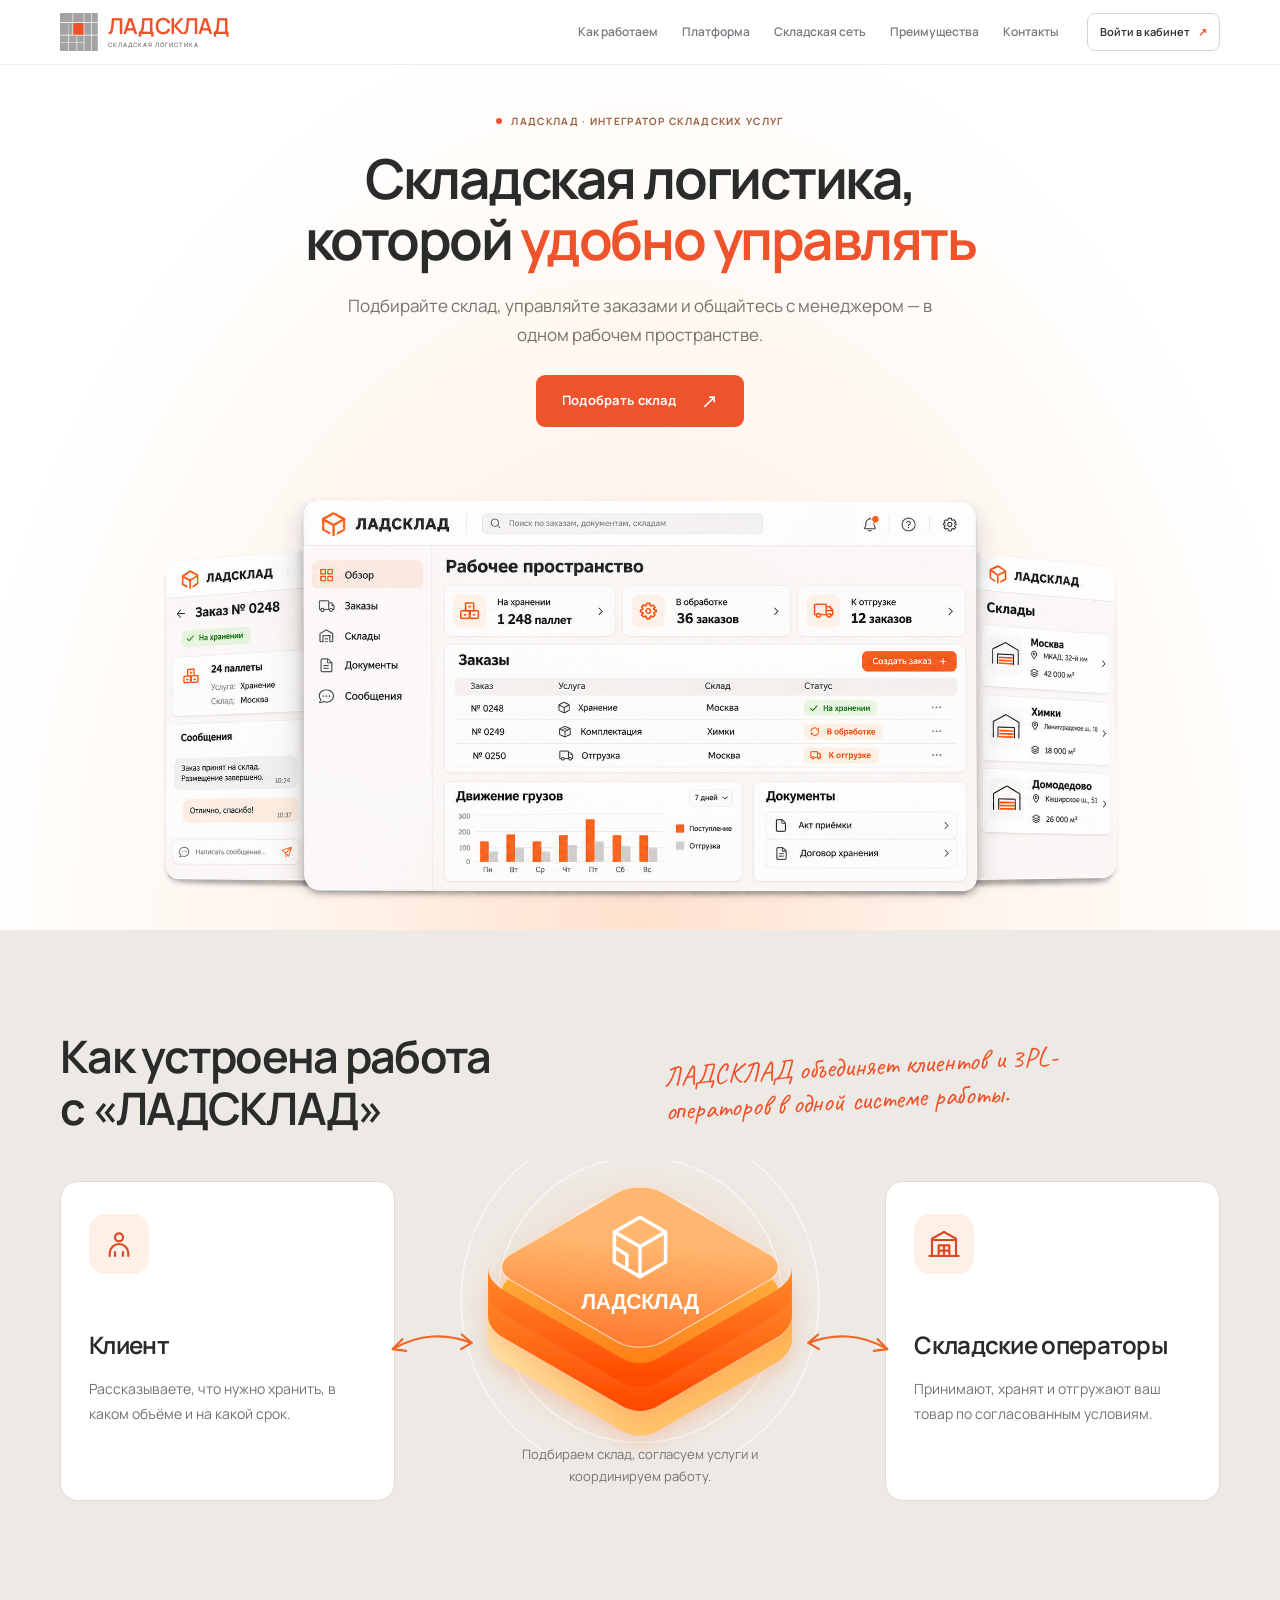
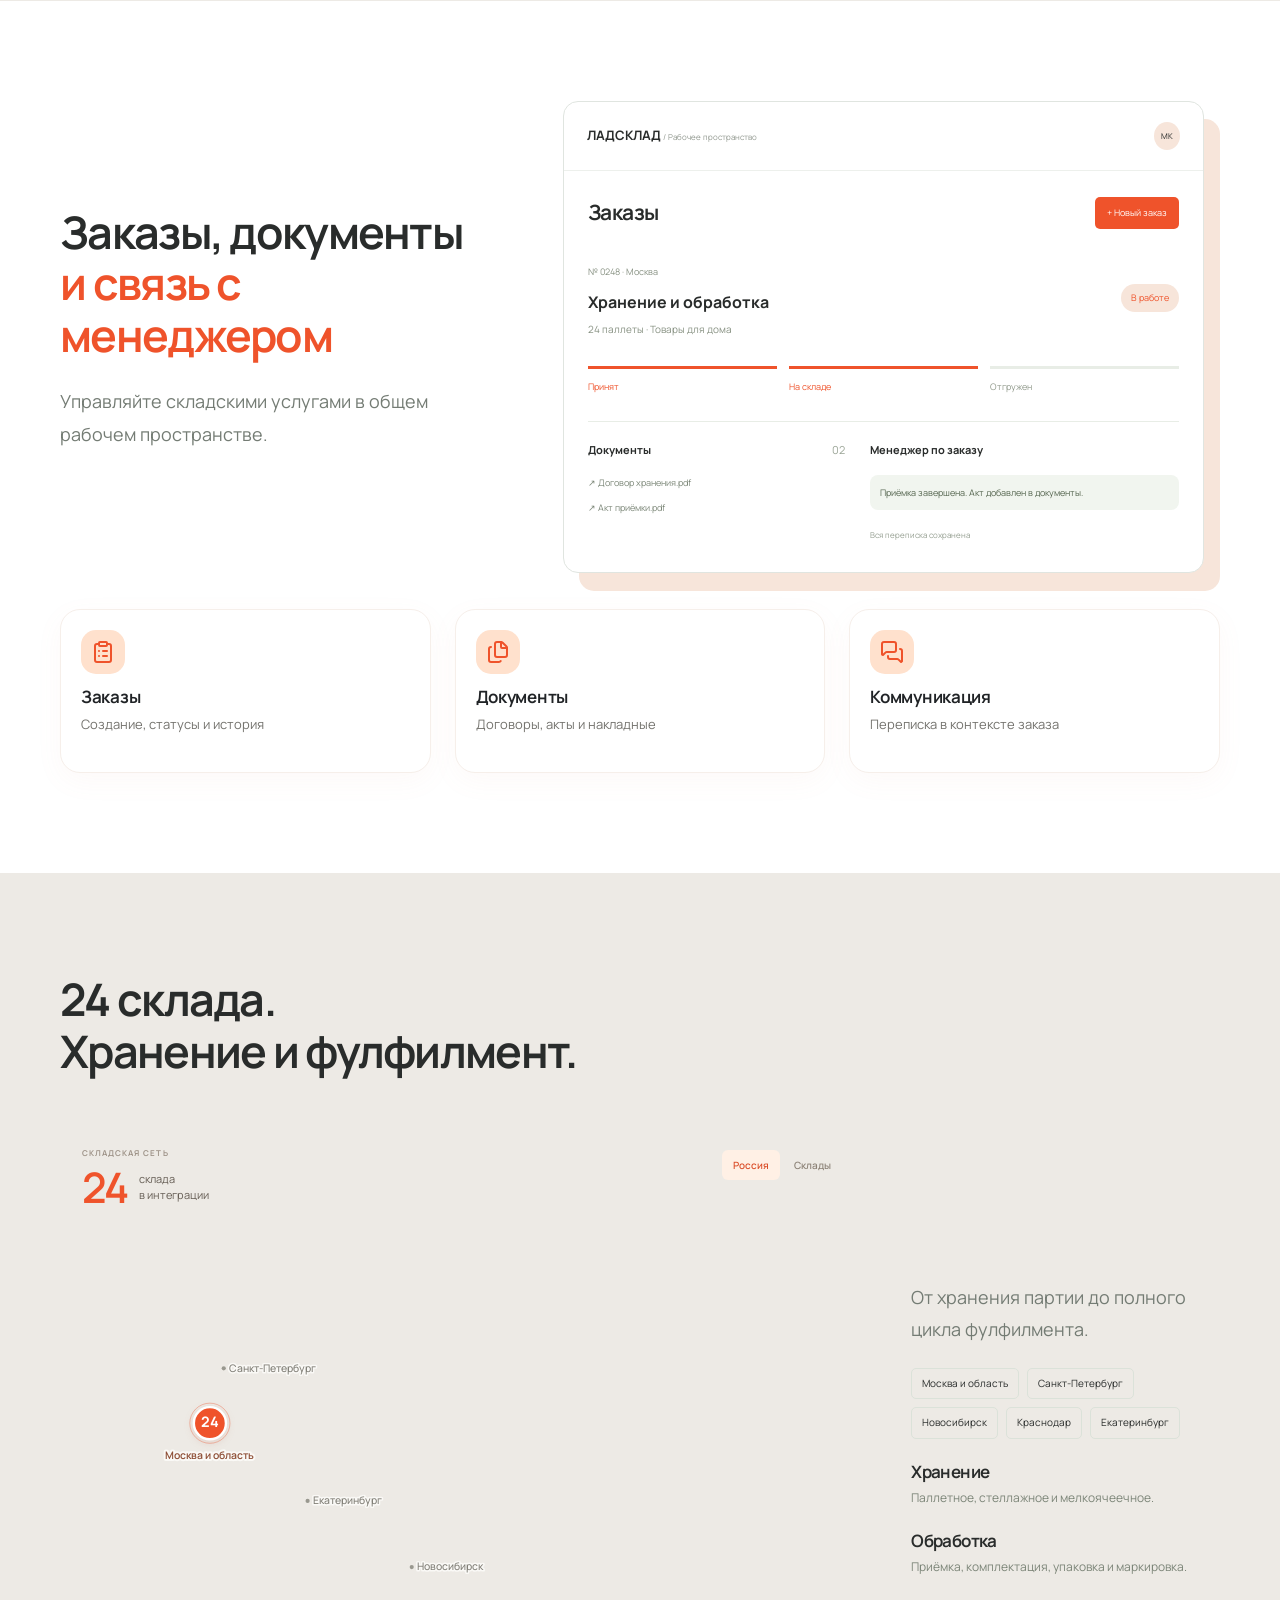
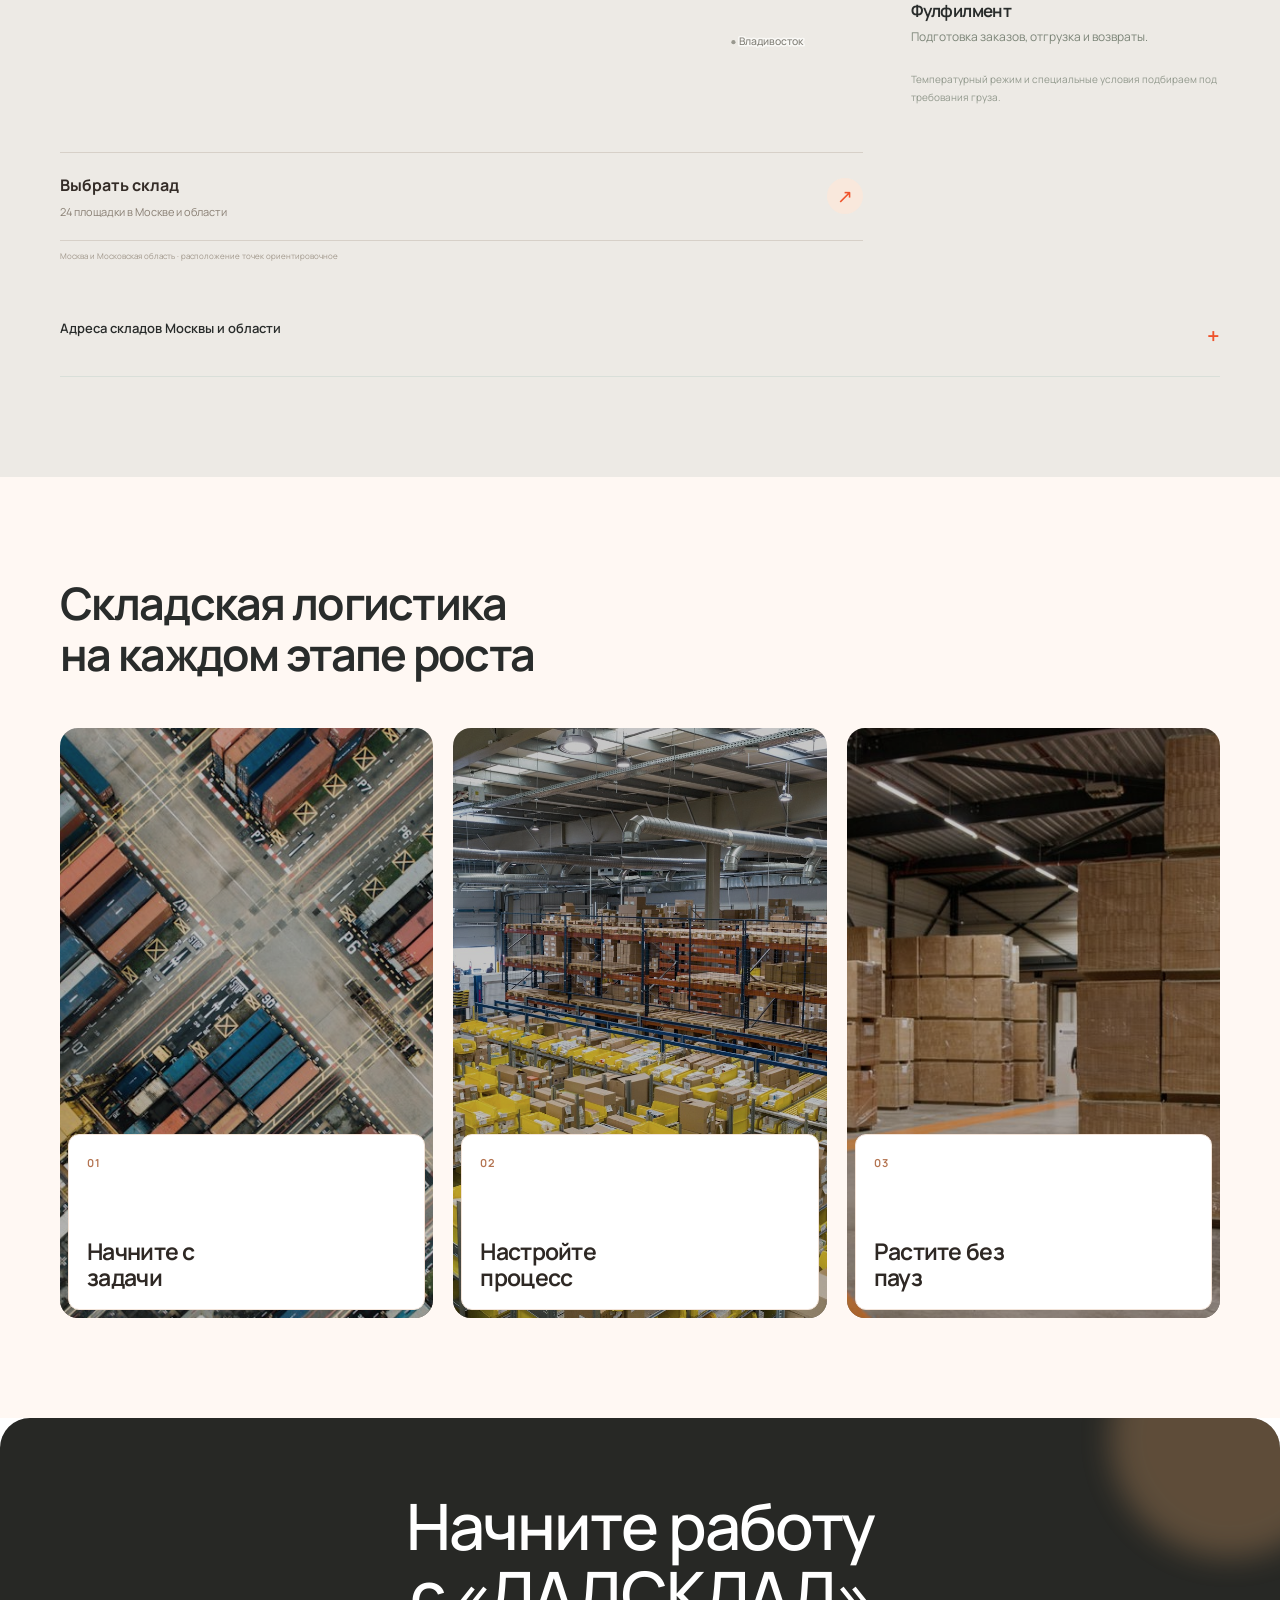
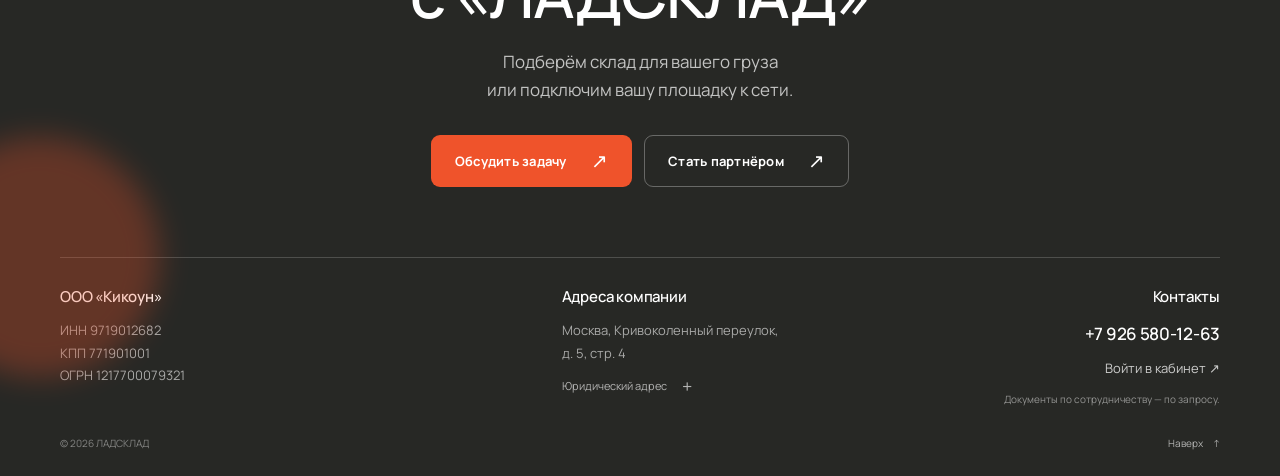
==== commit 5e602f9f: "Unify landing grid, compact feature panels and animate hovered map dots" ====
--- a/index.html
+++ b/index.html
@@ -11,17 +11,18 @@
   <link rel="stylesheet" href="rocket.css?v=orange-own">
   <script src="site-config.js"></script>
   <link rel="stylesheet" href="brand-assets.css?v=compact-logo">
-  <script src="script.js?v=ladsklad" defer></script>
+  <script src="script.js?v=fullscreen-menu" defer></script>
   <link rel="stylesheet" href="palette-variants.css?v=1">
   <script src="rocket.js?v=back-to-top" defer></script>
 <link rel="stylesheet" href="landing-structure.css?v=minimal-white">
-<link rel="stylesheet" href="header-effects.css?v=white">
+<link rel="stylesheet" href="header-effects.css?v=fullscreen-menu">
 <link rel="stylesheet" href="orange-refinements.css?v=flow-bidirectional">
 <script src="header-effects.js?v=1" defer></script>
-<link rel="stylesheet" href="hero-variants.css?v=single-hero">
+<link rel="stylesheet" href="hero-variants.css?v=compact-panels">
 <link rel="stylesheet" href="warehouse-dot-map.css?v=large-repel">
+<link rel="stylesheet" href="layout-grid.css?v=1">
 <script src="assets/warehouse-map-data.js?v=1" defer></script>
-<script src="warehouse-dot-map.js?v=large-repel" defer></script>
+<script src="warehouse-dot-map.js?v=brownian-hover" defer></script>
 </head>
 <body id="top" class="rocket-page palette-page palette-orange">
   <a class="skip-link" href="#main">Перейти к содержанию</a>
--- a/header-effects.css
+++ b/header-effects.css
@@ -12,3 +12,31 @@
 @media(max-width:700px){html{scroll-padding-top:74px}.header .header-inner{height:58px}.header a.brand .brand-symbol{width:31px;height:31px}.header a.brand .brand-name{font-size:20px}.header a.brand .brand-descriptor{font-size:5.5px}.header a.brand{gap:8px}.cinematic-hero{margin-top:-58px}}
 @supports not (backdrop-filter:blur(1px)){.header,.hero-at-top .header,.palette-mint .header{background:rgba(var(--nav-rgb),.94)}}
 @media(prefers-reduced-motion:reduce){.header{transition:none;will-change:auto}}
+
+/* The mobile navigation covers the viewport, including the header area. */
+@media (max-width: 960px) {
+  body { --nav-height: 64px; }
+  html.navigation-open, body.menu-open { overflow: hidden; }
+  body.menu-open { padding-top: var(--nav-height); }
+  .menu-open .header {
+    position: fixed; inset: 0; width: 100%; height: 100vh; height: 100dvh;
+    display: flex; flex-direction: column; overflow-y: auto; overscroll-behavior: contain;
+    background: #fffaf6; transform: none; opacity: 1; pointer-events: auto;
+    backdrop-filter: none; -webkit-backdrop-filter: none; transition: none; z-index: 80;
+  }
+  .menu-open .header-inner { flex-shrink: 0; height: var(--nav-height); }
+  .menu-open .header .mobile-nav:not([hidden]) {
+    flex: 1; display: flex; flex-direction: column; justify-content: center;
+    width: calc(100% - var(--layout-gutter, 40px) * 2); max-width: var(--layout-max, 1180px);
+    margin-inline: auto; padding: 28px 0 max(28px, env(safe-area-inset-bottom)); gap: 0;
+    border-top: 0; background: transparent;
+  }
+  .menu-open .mobile-nav a { padding: 13px 0; border-bottom: 1px solid #eadfd6; font-size: clamp(20px, 4.8vw, 28px); font-weight: 550; line-height: 1.35; }
+  .menu-open .mobile-nav a:last-child { margin-top: 20px; border: 0; color: #ef532b; font-size: 17px; }
+  .menu-toggle>span { transition: transform .25s ease; }
+  .menu-toggle[aria-expanded="true"]>span:first-child { transform: translateY(4px) rotate(45deg); }
+  .menu-toggle[aria-expanded="true"]>span:last-child { transform: translateY(-4px) rotate(-45deg); }
+  .menu-open .back-to-top { visibility: hidden; }
+}
+@media (max-width: 700px) { body { --nav-height: 58px; } }
+@media (prefers-reduced-motion: reduce) { .menu-toggle>span { transition: none; } }
--- a/hero-variants.css
+++ b/hero-variants.css
@@ -68,16 +68,14 @@
 /* Service panels belong to the platform section, outside the hero. */
 .s-platform-grid { row-gap: 36px; }
 .s-feature-list.platform-service-panels { grid-column: 1 / -1; display: grid; grid-template-columns: repeat(3,minmax(0,1fr)); gap: 24px; margin: 0; }
-.s-feature-list.platform-service-panels li { display: flex; flex-direction: column; align-items: flex-start; gap: 18px; min-height: 236px; padding: 28px; border: 1px solid #fff; border-radius: 30px; background: #fff; box-shadow: 0 12px 42px #d9927314; }
-.platform-service-panels img { width: 62px; height: 62px; padding: 15px; flex-shrink: 0; border-radius: 22px; background: #ffe1cd; }
+.s-feature-list.platform-service-panels li { display: flex; flex-direction: column; align-items: flex-start; gap: 12px; min-height: 164px; padding: 20px; border: 1px solid #f6efea; border-radius: 20px; background: #fff; box-shadow: 0 8px 28px #d992730d; }
+.platform-service-panels img { width: 44px; height: 44px; padding: 10px; flex-shrink: 0; border-radius: 15px; background: #ffe1cd; }
 .platform-service-panels li>div { min-width: 0; }
-.platform-service-panels b { display: block; min-width: 0; margin-bottom: 9px; color: #202326; font-size: 22px; font-weight: 750; line-height: 1.3; letter-spacing: -.5px; }
-.platform-service-panels span { display: block; max-width: 250px; color: #697181; font-size: 18px; line-height: 1.55; }
+.platform-service-panels b { display: block; min-width: 0; margin-bottom: 5px; color: #202326; font-size: 17px; font-weight: 650; line-height: 1.3; letter-spacing: -.3px; }
+.platform-service-panels span { display: block; max-width: 250px; color: #74736e; font-size: 13px; line-height: 1.7; }
 .s-how .s-heading>p.s-how-note { max-width: 450px; margin: 0; color: var(--s-accent); font: 400 clamp(25px,2.2vw,30px)/1.2 Caveat,cursive; letter-spacing: -.2px; transform: rotate(-3deg); }
 @media (max-width: 700px) {
   .s-feature-list.platform-service-panels { grid-template-columns: 1fr; gap: 16px; }
-  .s-feature-list.platform-service-panels li { min-height: 0; padding: 24px; gap: 16px; border-radius: 26px; }
-  .platform-service-panels b { font-size: 21px; }
-  .platform-service-panels span { font-size: 17px; }
+  .s-feature-list.platform-service-panels li { flex-direction: row; align-items: center; min-height: 104px; padding: 20px; gap: 16px; border-radius: 18px; }
   .s-how .s-heading>p.s-how-note { margin-top: 22px; max-width: 350px; font-size: 27px; transform: rotate(-2deg); }
 }
--- a/layout-grid.css
+++ b/layout-grid.css
@@ -0,0 +1,34 @@
+/* Shared page edges and spacing for the landing, navigation and footer. */
+.palette-orange {
+  --layout-max: 1180px;
+  --layout-gutter: 60px;
+  --layout-gap: 48px;
+}
+.palette-orange .container,
+.palette-orange .orange-closing-footer {
+  width: calc(100% - var(--layout-gutter) * 2);
+  max-width: var(--layout-max);
+  margin-inline: auto;
+}
+.palette-orange .platform-hero-copy h1 { max-width: 950px; margin-inline: auto; }
+.palette-orange .s-how .s-heading,
+.palette-orange .s-platform-grid,
+.palette-orange .s-network-grid { column-gap: var(--layout-gap); }
+.palette-orange .s-app { width: calc(100% - 16px); }
+.palette-orange .s-section { padding-block: 100px; }
+.palette-orange .s-heading,
+.palette-orange .s-journey-heading { margin-bottom: 48px; }
+@media (max-width: 1100px) {
+  .palette-orange { --layout-gutter: 40px; --layout-gap: 32px; }
+  .palette-orange .s-section { padding-block: 80px; }
+}
+@media (max-width: 700px) {
+  .palette-orange { --layout-gutter: 20px; --layout-gap: 24px; }
+  .palette-orange .s-section { padding-block: 60px; }
+  .palette-orange .s-heading,
+  .palette-orange .s-journey-heading { margin-bottom: 32px; }
+  .palette-orange .s-app { width: calc(100% - 8px); }
+}
+@media (max-width: 400px) {
+  .palette-orange { --layout-gutter: 16px; }
+}
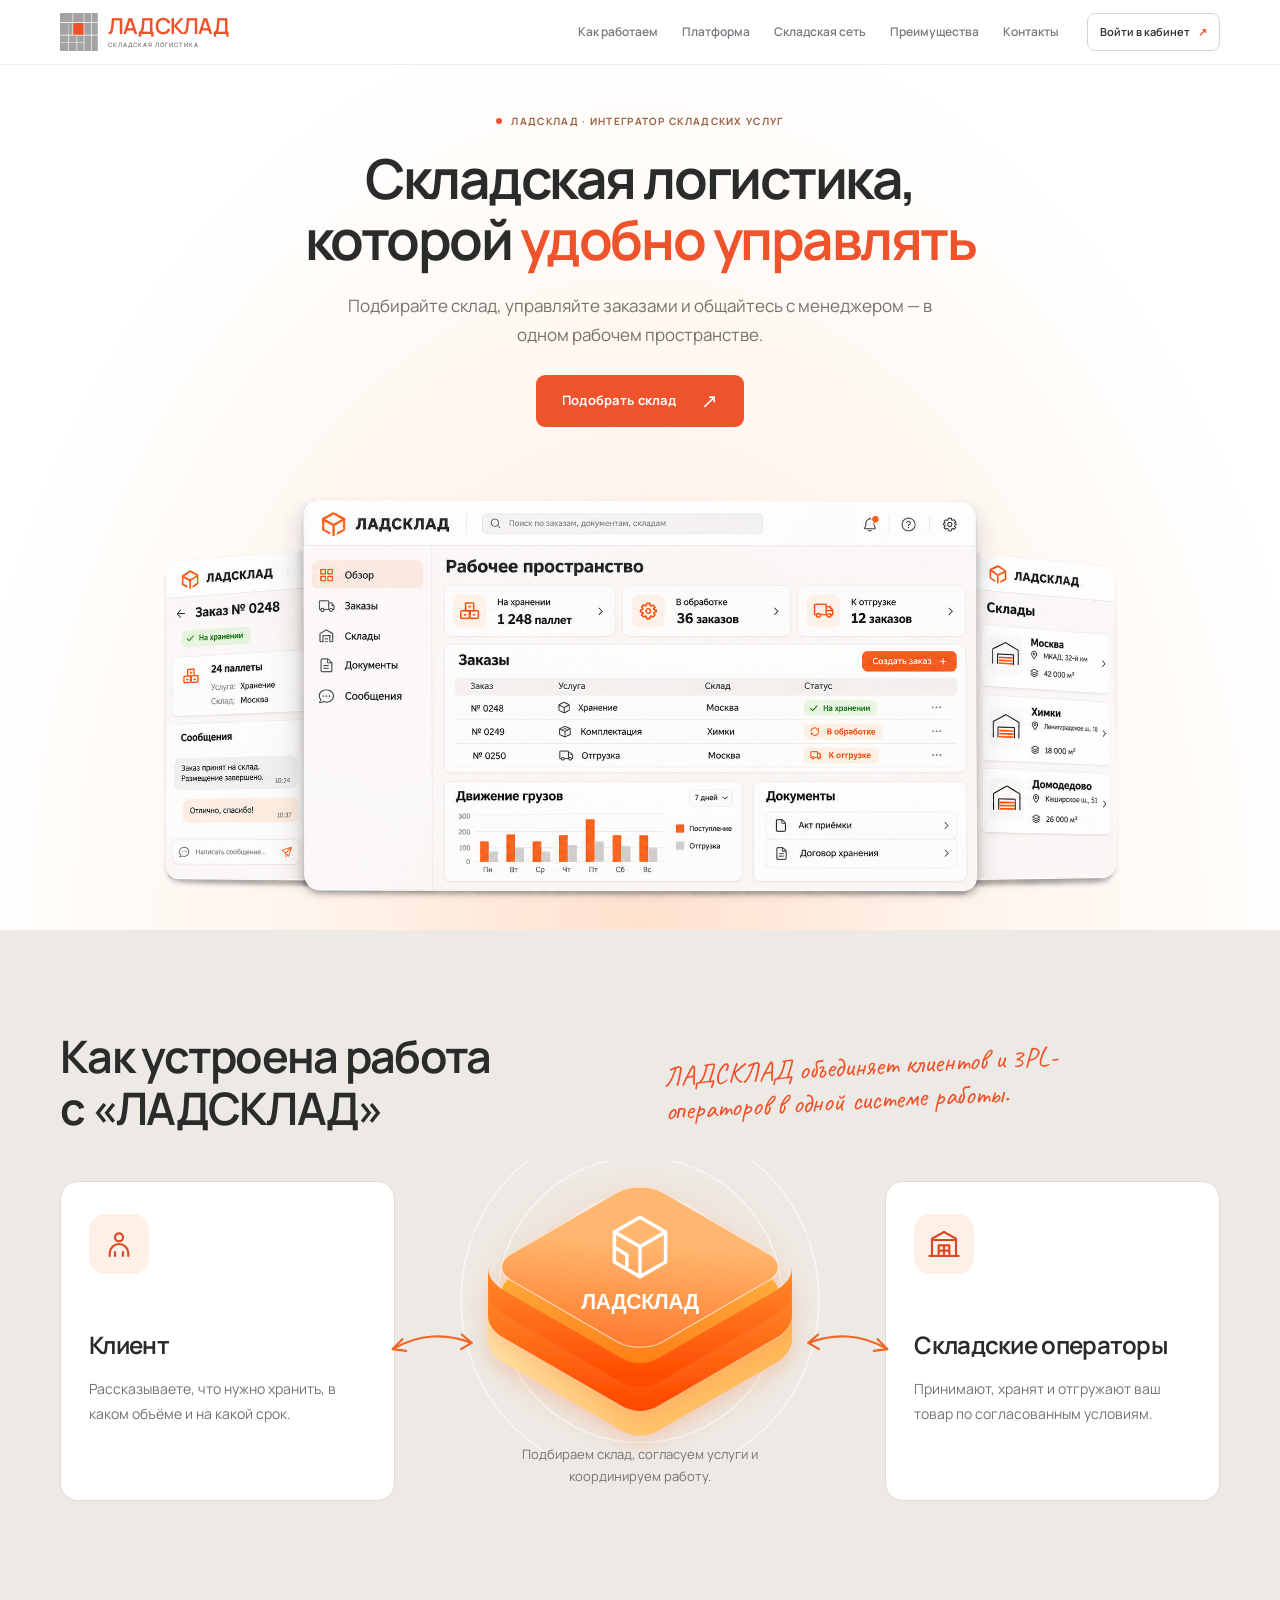
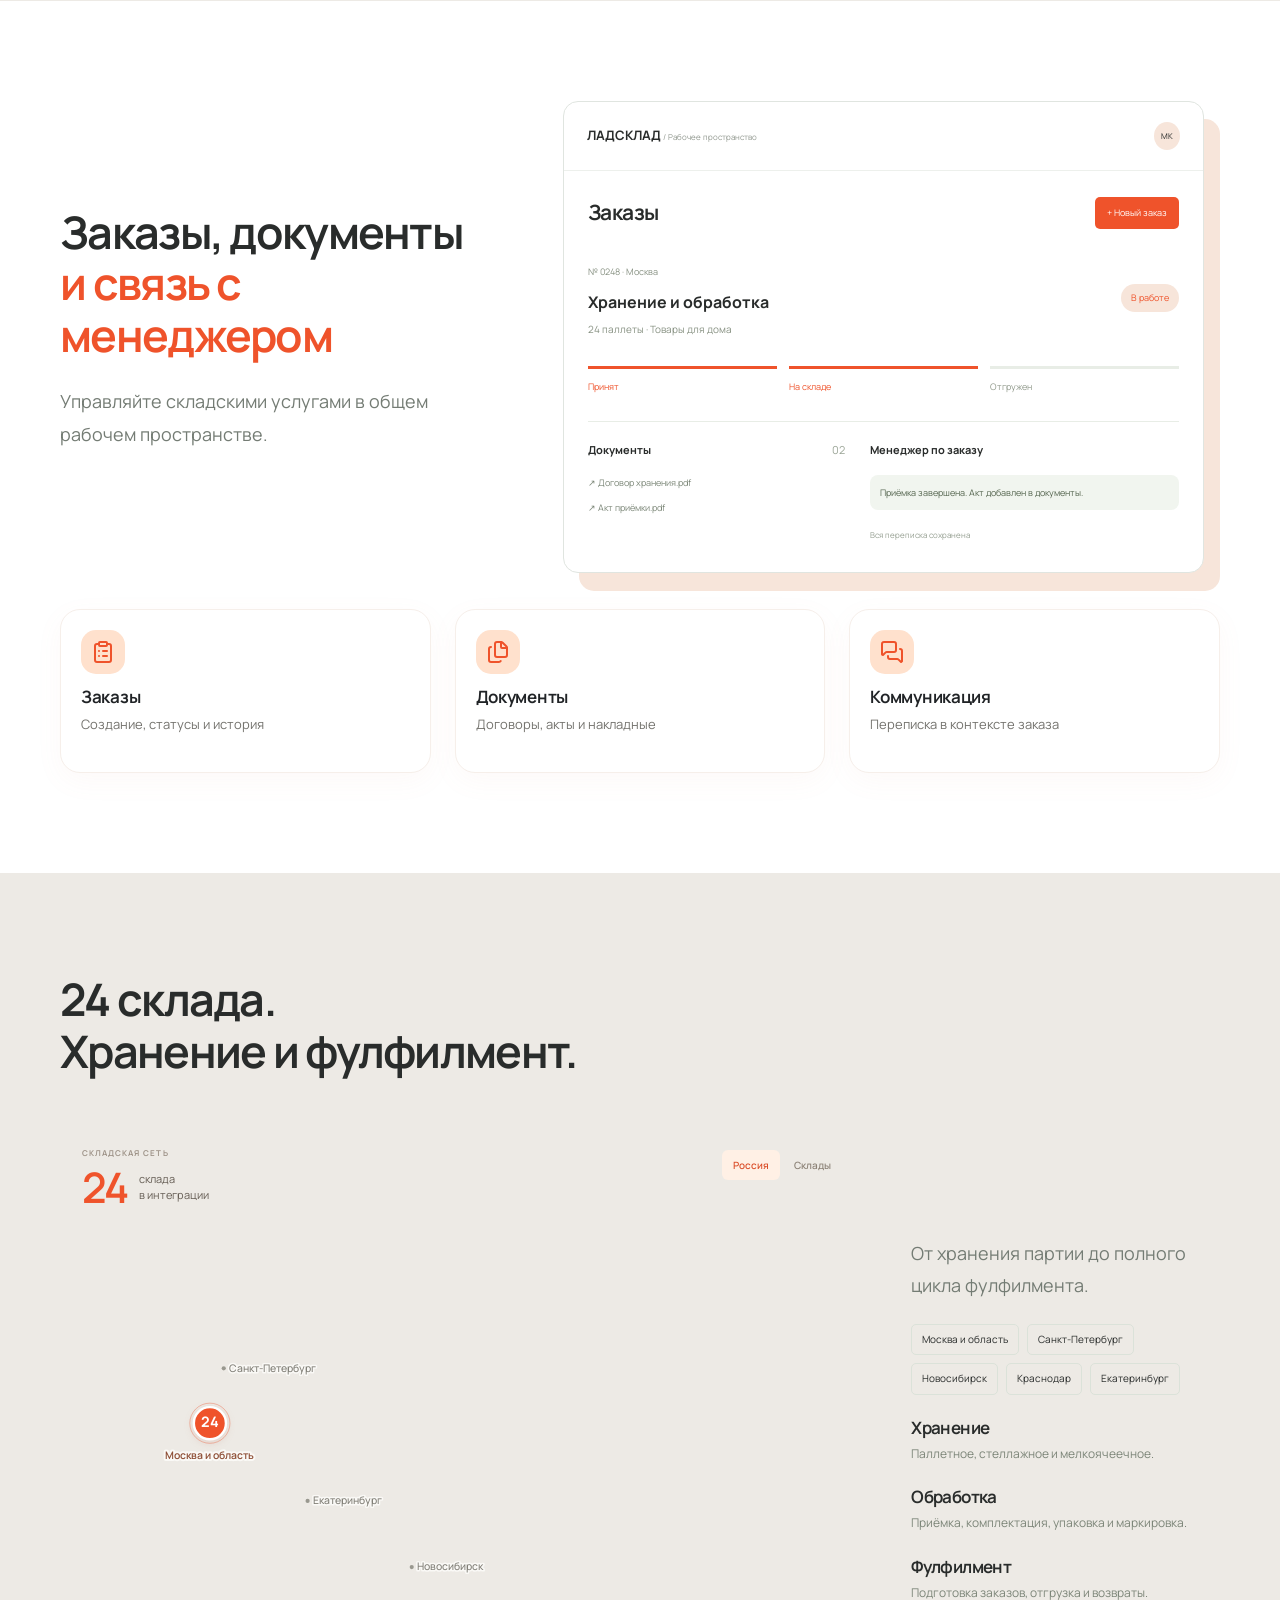
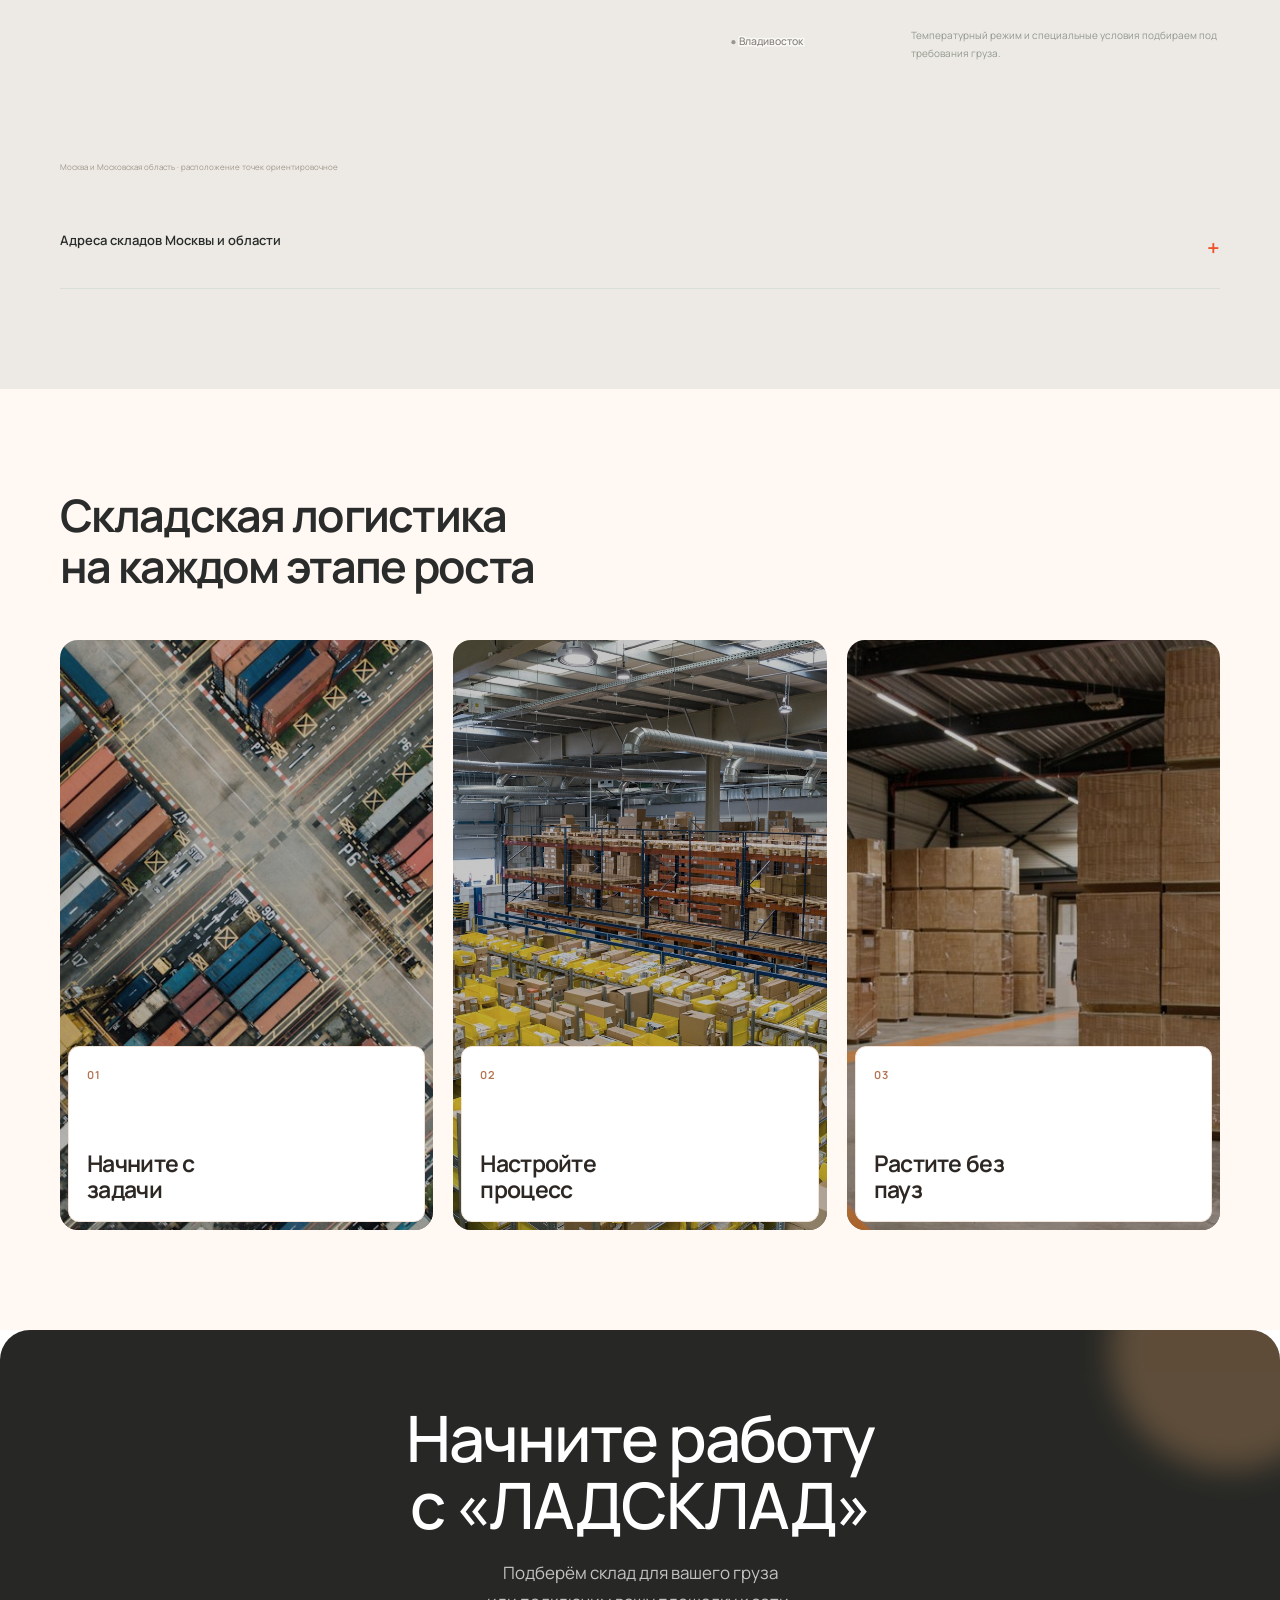
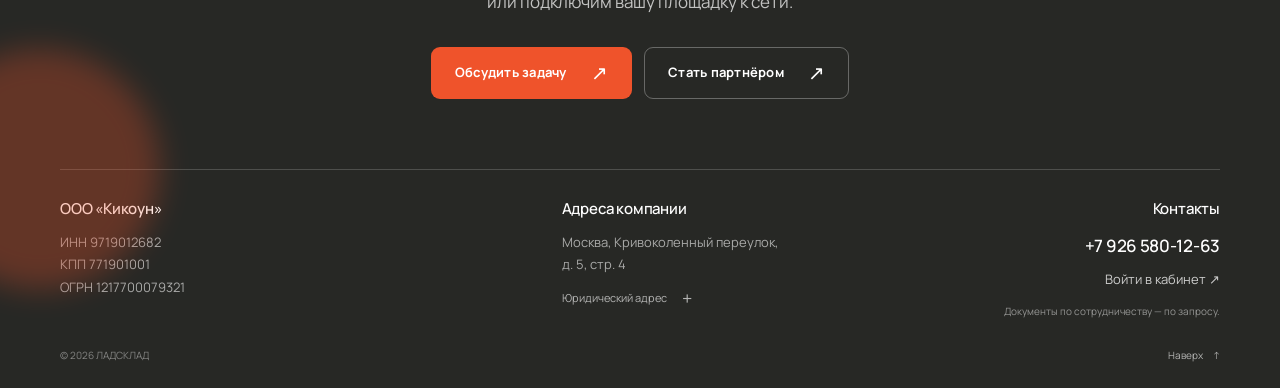
==== commit 36fa8b3e: "Enlarge Moscow region map and remove warehouse picker" ====
--- a/index.html
+++ b/index.html
@@ -19,10 +19,10 @@
 <link rel="stylesheet" href="orange-refinements.css?v=flow-bidirectional">
 <script src="header-effects.js?v=1" defer></script>
 <link rel="stylesheet" href="hero-variants.css?v=compact-panels">
-<link rel="stylesheet" href="warehouse-dot-map.css?v=large-repel">
+<link rel="stylesheet" href="warehouse-dot-map.css?v=moscow-larger">
 <link rel="stylesheet" href="layout-grid.css?v=1">
 <script src="assets/warehouse-map-data.js?v=1" defer></script>
-<script src="warehouse-dot-map.js?v=brownian-hover" defer></script>
+<script src="warehouse-dot-map.js?v=moscow-larger" defer></script>
 </head>
 <body id="top" class="rocket-page palette-page palette-orange">
   <a class="skip-link" href="#main">Перейти к содержанию</a>
@@ -62,14 +62,7 @@
     <p class="warehouse-map-message" data-map-message role="status">Карта загрузится при просмотре раздела.</p>
   </div>
   <div class="warehouse-map-footer">
-    <details class="warehouse-finder" data-map-finder>
-      <summary><span><strong>Выбрать склад</strong><small>24 площадки в Москве и области</small></span><span aria-hidden="true">↗</span></summary>
-      <label for="warehouse-search">Поиск по названию или адресу</label>
-      <input id="warehouse-search" class="warehouse-search" data-map-search type="search" placeholder="Например, Химки или Дмитров" autocomplete="off" disabled>
-      <div class="warehouse-results" data-map-results aria-label="Список складов"></div>
-      <p class="warehouse-no-results" data-map-empty hidden>Ничего не найдено. Попробуйте другое название.</p>
-    </details>
-    <div class="warehouse-map-card" data-map-card hidden>
+<div class="warehouse-map-card" data-map-card hidden>
       <button type="button" data-map-card-close aria-label="Закрыть карточку склада">×</button>
       <strong data-map-card-title></strong><p data-map-card-address></p>
       <small>Ориентировочное расположение по адресу</small>
--- a/warehouse-dot-map.css
+++ b/warehouse-dot-map.css
@@ -102,7 +102,7 @@
   .network-map-node:hover .network-node-core,.network-map-node:focus-visible .network-node-core,.warehouse-map-stage:hover .warehouse-map-badge,.warehouse-map-controls button:hover,.warehouse-map-motion:hover,.warehouse-map-modes button:hover { transform: none; }
 }
 
-/* Open map and searchable warehouse list. */
+/* Open map with warehouse details. */
 .s-network-map { overflow: visible; border: 0; border-radius: 0; background: transparent; box-shadow: none; }
 .warehouse-map-stage { background: transparent; }
 .warehouse-map-stage::before { display: none; }
@@ -113,25 +113,7 @@
 .warehouse-map-badge { border: 0; background: transparent; box-shadow: none; backdrop-filter: none; padding: 0; }
 .warehouse-map-modes { border: 0; background: transparent; }
 .warehouse-map-footer { padding: 8px 0 0; border: 0; background: transparent; }
-.warehouse-finder { border-top: 1px solid #d7d0c8; border-bottom: 1px solid #d7d0c8; }
-.warehouse-finder summary { display: flex; align-items: center; justify-content: space-between; gap: 18px; padding: 18px 0; cursor: pointer; list-style: none; }
-.warehouse-finder summary::-webkit-details-marker { display: none; }
-.warehouse-finder summary strong,.warehouse-finder summary small { display: block; }
-.warehouse-finder summary strong { font-size: 16px; color: #342c27; }
-.warehouse-finder summary small { margin-top: 3px; font-size: 11px; color: #8a8075; }
-.warehouse-finder summary>span:last-child { display: grid; place-items: center; width: 36px; height: 36px; border-radius: 50%; color: #ef532b; background: #f9e8dc; font-size: 19px; transition: transform .25s ease; }
-.warehouse-finder[open] summary>span:last-child { transform: rotate(90deg); }
-.warehouse-map-footer .warehouse-finder label { margin: 2px 0 8px; font-size: 11px; }
-.warehouse-search { display: block; width: 100%; min-height: 46px; padding: 10px 14px; border: 1px solid #ddd3ca; border-radius: 8px; background: #fff; color: #342c27; font: 13px Manrope, Arial, sans-serif; }
-.warehouse-results { max-height: 240px; overflow-y: auto; margin: 10px 0 14px; }
-.warehouse-results button { display: block; width: 100%; padding: 11px 9px; border-bottom: 1px solid #e7e0d9; background: transparent; text-align: left; color: #342c27; }
-.warehouse-results button[hidden] { display: none; }
-.warehouse-results button strong,.warehouse-results button span { display: block; }
-.warehouse-results button strong { font-size: 12px; }
-.warehouse-results button span { margin-top: 3px; color: #877d72; font-size: 10px; line-height: 1.5; }
-.warehouse-results button:hover,.warehouse-results button.is-selected { background: #fff2e8; }
-.warehouse-no-results { color: #877d72; font-size: 12px; }
 @media (hover: hover) and (pointer: fine) { .s-network-map:hover { border-color: transparent; box-shadow: none; } .warehouse-map-stage:hover .warehouse-map-badge { box-shadow: none; } }
 @keyframes network-drift { from { transform: translate(-9px, 4px) rotate(-.45deg); } to { transform: translate(9px, -5px) rotate(.45deg); } }
 @keyframes network-dot-wave { 0%,100% { opacity: .52; fill: #b6ada3; } 50% { opacity: 1; fill: #d87750; } }
-@media (prefers-reduced-motion: reduce) { .network-map-scene,.network-dots,.network-node-pulse { animation: none; } .network-dot,.warehouse-finder summary>span:last-child { transition: none; } .network-dot:hover { transform: none; } }
+@media (prefers-reduced-motion: reduce) { .network-map-scene,.network-dots,.network-node-pulse { animation: none; } .network-dot { transition: none; } .network-dot:hover { transform: none; } }
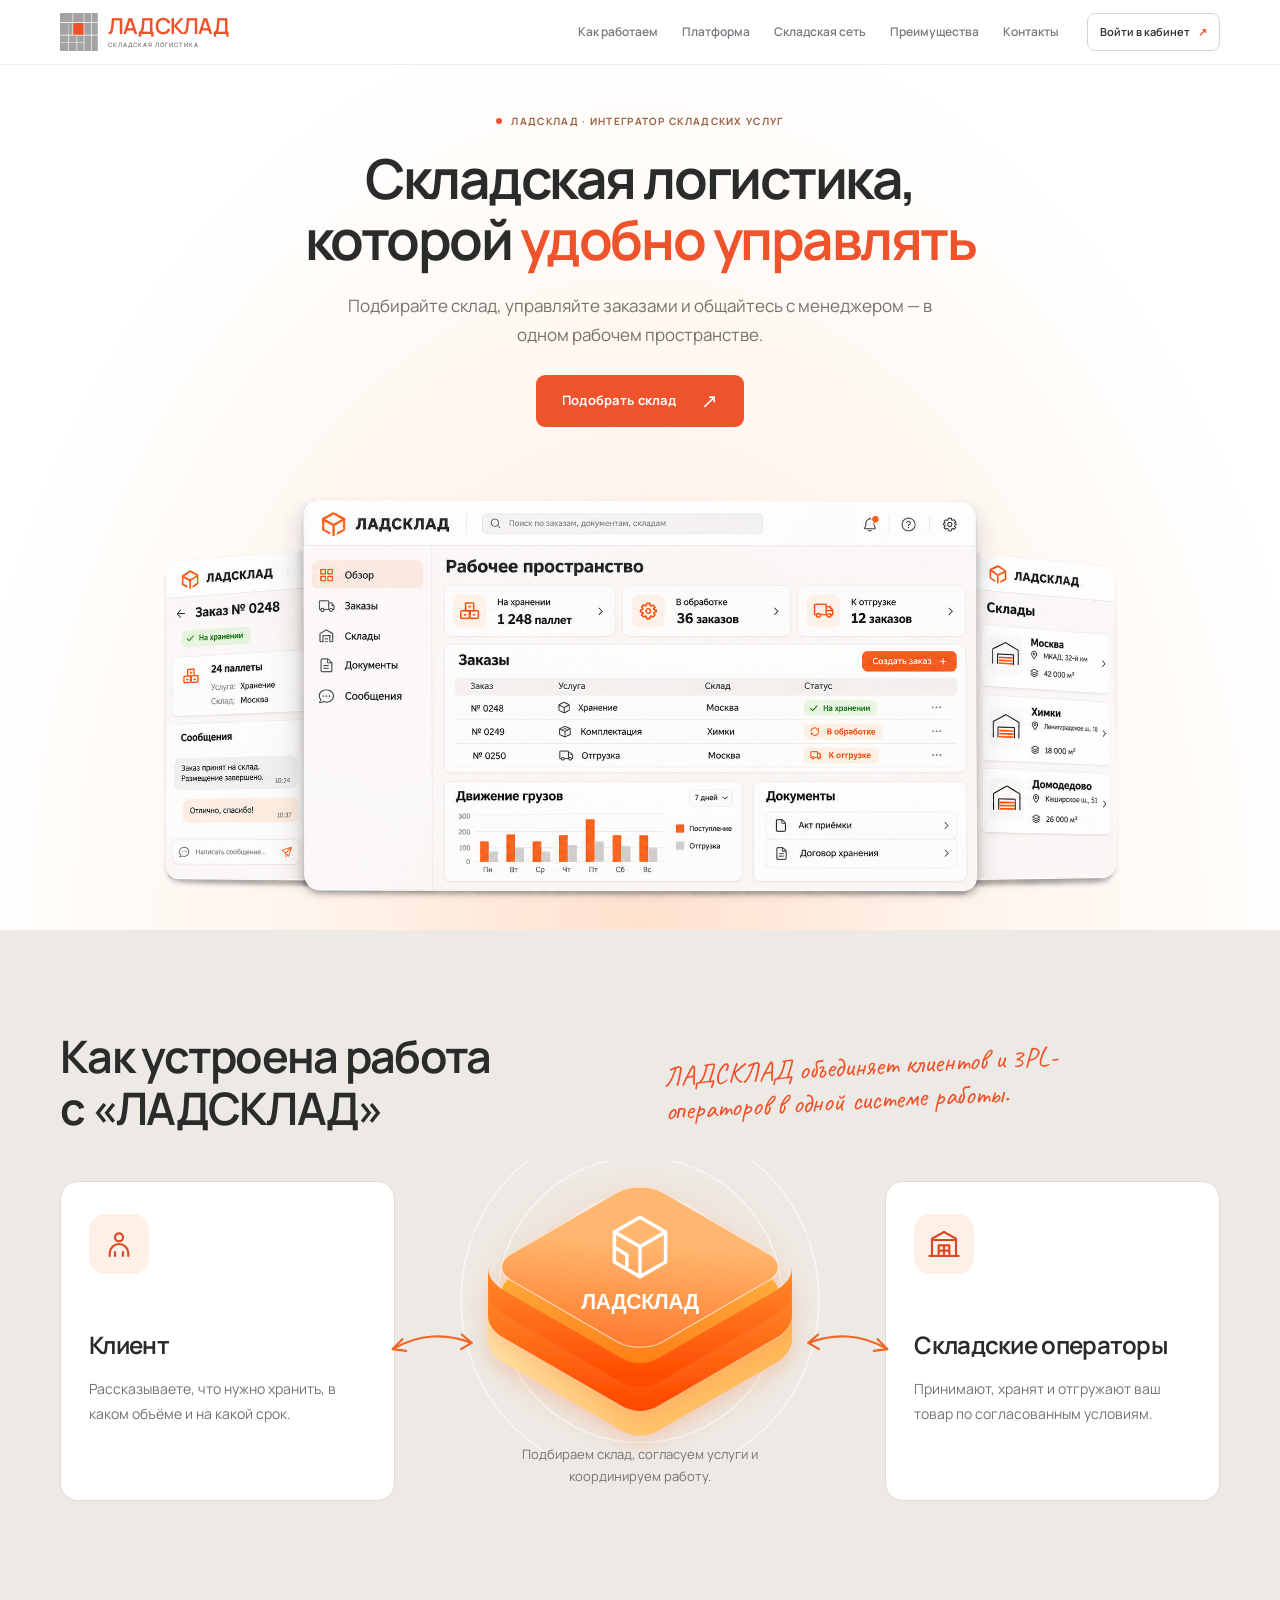
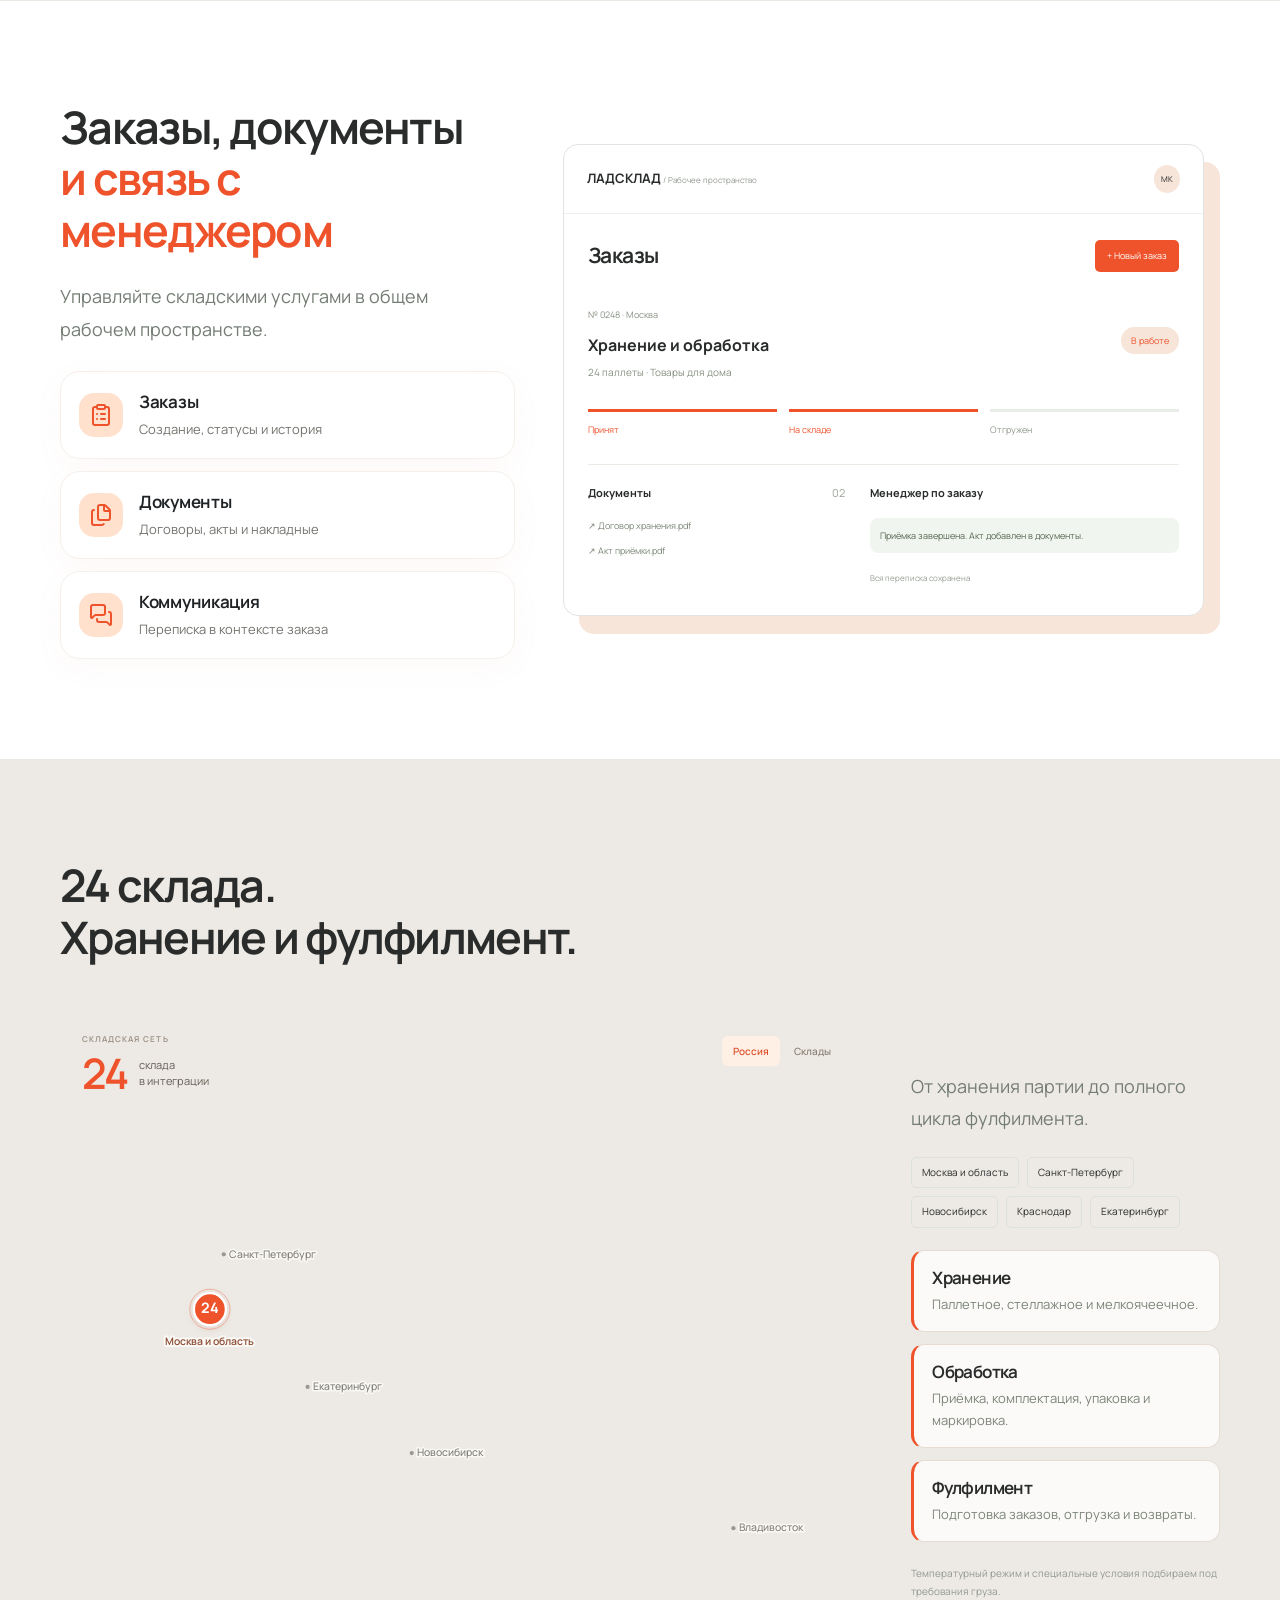
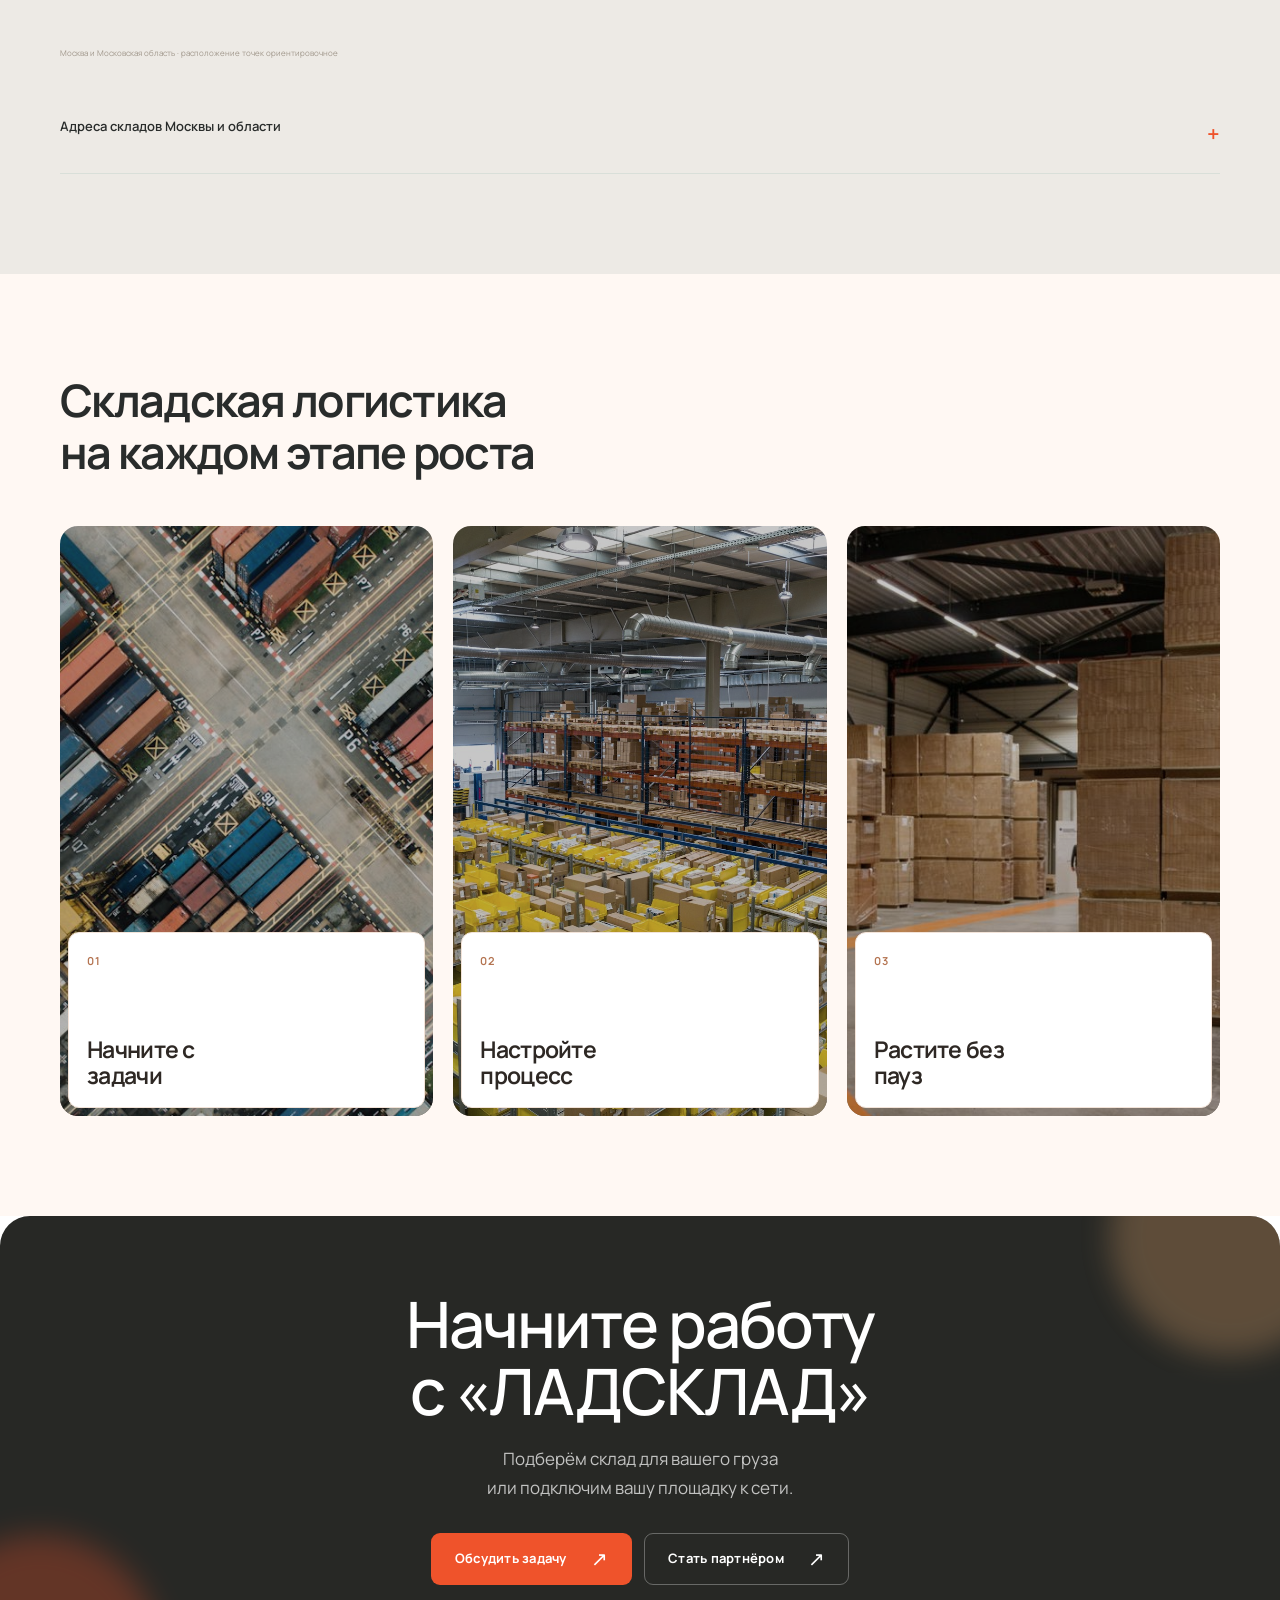
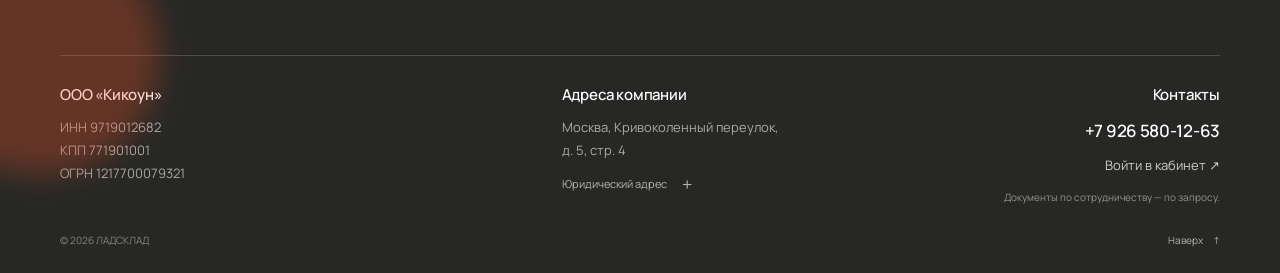
==== commit bf24639d: "Open warehouse details in one click and refine platform layout" ====
--- a/index.html
+++ b/index.html
@@ -18,11 +18,11 @@
 <link rel="stylesheet" href="header-effects.css?v=fullscreen-menu">
 <link rel="stylesheet" href="orange-refinements.css?v=flow-bidirectional">
 <script src="header-effects.js?v=1" defer></script>
-<link rel="stylesheet" href="hero-variants.css?v=compact-panels">
-<link rel="stylesheet" href="warehouse-dot-map.css?v=moscow-larger">
+<link rel="stylesheet" href="hero-variants.css?v=panels-left">
+<link rel="stylesheet" href="warehouse-dot-map.css?v=direct-markers">
 <link rel="stylesheet" href="layout-grid.css?v=1">
 <script src="assets/warehouse-map-data.js?v=1" defer></script>
-<script src="warehouse-dot-map.js?v=moscow-larger" defer></script>
+<script src="warehouse-dot-map.js?v=direct-markers" defer></script>
 </head>
 <body id="top" class="rocket-page palette-page palette-orange">
   <a class="skip-link" href="#main">Перейти к содержанию</a>
@@ -46,13 +46,14 @@
 <div class="s-flow"><article><svg class="s-flow-icon" viewBox="0 0 24 24" width="42" height="42" fill="none" stroke="currentColor" stroke-width="1.5" stroke-linecap="round" stroke-linejoin="round" aria-hidden="true" focusable="false"><circle cx="12" cy="7" r="3"/><path d="M5 21v-2a7 7 0 0 1 14 0v2M9 21v-3m6 3v-3"/></svg><h3>Клиент</h3><p>Рассказываете, что нужно хранить, в каком объёме и на какой срок.</p></article><span class="s-flow-arrow" aria-hidden="true"><svg viewBox="0 0 100 44" width="100" height="44" fill="none" stroke="currentColor" stroke-width="2.4" stroke-linecap="round" stroke-linejoin="round"><g><path d="M4 31C33 14 64 13 91 24M15 20 4 31l15 2M81 15l11 9-12 7"/></g></svg></span><article class="s-flow-core s-flow-stack"><img class="s-flow-stack-image" src="assets/ladsklad-integration-stack.svg" width="520" height="410" alt=""><h3 class="s-flow-stack-title">ЛАДСКЛАД</h3><p>Подбираем склад, согласуем услуги и координируем работу.</p></article><span class="s-flow-arrow" aria-hidden="true"><svg viewBox="0 0 100 44" width="100" height="44" fill="none" stroke="currentColor" stroke-width="2.4" stroke-linecap="round" stroke-linejoin="round"><g transform="translate(100 0) scale(-1 1)"><path d="M4 31C33 14 64 13 91 24M15 20 4 31l15 2M81 15l11 9-12 7"/></g></svg></span><article><svg class="s-flow-icon" viewBox="0 0 24 24" width="42" height="42" fill="none" stroke="currentColor" stroke-width="1.5" stroke-linecap="round" stroke-linejoin="round" aria-hidden="true" focusable="false"><path d="M3 21V8l9-5 9 5v13M1 21h22M3 9h18M8 21V13h8v8m-8-4h8m-4-4v8"/></svg><h3>Складские операторы</h3><p>Принимают, хранят и отгружают ваш товар по согласованным условиям.</p></article></div>
 
 </div></section>
-<section class="s-section s-platform" id="platform" aria-labelledby="platform-title"><div class="container s-platform-grid"><div><h2 id="platform-title" tabindex="-1">Заказы, документы<br><em>и связь с менеджером</em></h2><p class="s-lead">Управляйте складскими услугами в общем рабочем пространстве.</p></div>
-<div class="s-app"><div class="s-app-bar"><strong>ЛАДСКЛАД<span> / Рабочее пространство</span></strong><span>МК</span></div><div class="s-app-body"><div class="s-app-title"><h3>Заказы</h3><span>+ Новый заказ</span></div><div class="s-order"><div><small>№ 0248 · Москва</small><h4>Хранение и обработка</h4><p>24 паллеты · Товары для дома</p></div><span class="s-status">В работе</span></div><div class="s-progress"><span>Принят</span><span>На складе</span><span>Отгружен</span></div><div class="s-app-split"><div><h4>Документы <span>02</span></h4><p>↗ Договор хранения.pdf</p><p>↗ Акт приёмки.pdf</p></div><div><h4>Менеджер по заказу</h4><p class="s-chat">Приёмка завершена. Акт добавлен в документы.</p><small>Вся переписка сохранена</small></div></div></div></div>
+<section class="s-section s-platform" id="platform" aria-labelledby="platform-title"><div class="container s-platform-grid"><div class="s-platform-copy"><h2 id="platform-title" tabindex="-1">Заказы, документы<br><em>и связь с менеджером</em></h2><p class="s-lead">Управляйте складскими услугами в общем рабочем пространстве.</p>
 <ul class="s-feature-list platform-service-panels">
 <li><img src="assets/icons/clipboard-list.svg" width="42" height="42" alt=""><div><b>Заказы</b><span>Создание, статусы и история</span></div></li>
 <li><img src="assets/icons/files.svg" width="42" height="42" alt=""><div><b>Документы</b><span>Договоры, акты и накладные</span></div></li>
 <li><img src="assets/icons/messages-square.svg" width="42" height="42" alt=""><div><b>Коммуникация</b><span>Переписка в контексте заказа</span></div></li>
 </ul>
+</div>
+<div class="s-app"><div class="s-app-bar"><strong>ЛАДСКЛАД<span> / Рабочее пространство</span></strong><span>МК</span></div><div class="s-app-body"><div class="s-app-title"><h3>Заказы</h3><span>+ Новый заказ</span></div><div class="s-order"><div><small>№ 0248 · Москва</small><h4>Хранение и обработка</h4><p>24 паллеты · Товары для дома</p></div><span class="s-status">В работе</span></div><div class="s-progress"><span>Принят</span><span>На складе</span><span>Отгружен</span></div><div class="s-app-split"><div><h4>Документы <span>02</span></h4><p>↗ Договор хранения.pdf</p><p>↗ Акт приёмки.pdf</p></div><div><h4>Менеджер по заказу</h4><p class="s-chat">Приёмка завершена. Акт добавлен в документы.</p><small>Вся переписка сохранена</small></div></div></div></div>
 </div></section>
 <section class="s-section s-network" id="network" aria-labelledby="network-title"><div class="container"><div class="s-heading"><h2 id="network-title">24 склада.<br>Хранение и фулфилмент.</h2></div><div class="s-network-grid"><div class="s-network-map" data-motion-paused="true" role="group" aria-label="Интерактивная карта складской сети">
   <div class="warehouse-map-stage">
@@ -60,18 +61,18 @@
     <div class="warehouse-map-badge"><span>СКЛАДСКАЯ СЕТЬ</span><div><strong>24</strong><span>склада<br>в интеграции</span></div></div>
     <div class="warehouse-map-modes" role="group" aria-label="Вид карты"><button type="button" data-map-mode="country" aria-pressed="true" disabled>Россия</button><button type="button" data-map-mode="warehouses" aria-pressed="false" disabled>Склады</button></div>
     <p class="warehouse-map-message" data-map-message role="status">Карта загрузится при просмотре раздела.</p>
-  </div>
-  <div class="warehouse-map-footer">
-<div class="warehouse-map-card" data-map-card hidden>
+<div class="warehouse-map-card" data-map-card role="region" aria-label="Информация о складе" hidden>
       <button type="button" data-map-card-close aria-label="Закрыть карточку склада">×</button>
-      <strong data-map-card-title></strong><p data-map-card-address></p>
+      <strong data-map-card-title tabindex="-1"></strong><p data-map-card-address></p>
       <small>Ориентировочное расположение по адресу</small>
       <a href="https://yandex.ru/maps/" target="_blank" rel="noopener noreferrer">Найти адрес на Яндекс Картах ↗</a>
     </div>
+  </div>
+  <div class="warehouse-map-footer">
     <p class="warehouse-map-note">Москва и Московская область · расположение точек ориентировочное</p>
     <noscript><p class="warehouse-map-note">Для интерактивной карты включите JavaScript. Адреса складов доступны в списке ниже.</p></noscript>
   </div>
-</div><div class="s-network-copy"><p class="s-lead">От хранения партии до полного цикла фулфилмента.</p><div class="s-cities"><span>Москва и область</span><span>Санкт-Петербург</span><span>Новосибирск</span><span>Краснодар</span><span>Екатеринбург</span></div><div class="s-services"><article><h3>Хранение</h3><p>Паллетное, стеллажное и мелкоячеечное.</p></article><article><h3>Обработка</h3><p>Приёмка, комплектация, упаковка и маркировка.</p></article><article><h3>Фулфилмент</h3><p>Подготовка заказов, отгрузка и возвраты.</p></article></div><p class="s-note">Температурный режим и специальные условия подбираем под требования груза.</p></div></div><details class="s-addresses"><summary>Адреса складов Москвы и области <span aria-hidden="true">+</span></summary><ul><li>Москва, ул. Поляны 50 стр.1</li><li>Москва, дер. Саларьево вл 1 с.2</li><li>Химки, дер. Подолино Промышленная зона, 2Б</li><li>Химки, Ленинградское шоссе, 34км, стр.21</li><li>Мытищи, Хлебозаводская улица, 4с2А</li><li>Видное, Северная промзона</li><li>Одинцово, Внуковская улица,</li><li>Домодедово, микрорайон Белые Столбы</li><li>Дмитров, ул. 2-я Левонабережная, вл.20</li><li>Дмитровское городское поселение, поселок дома отдыха &quot;Горки&quot; 4км от ЦКАД (46Н-01133), 7км от Дмитровского шоссе (трасса А-104)</li><li>Дмитров, 2-ая Левонабережная ул., дом 12 (пересечение А-108 и Дмитровского ш.)</li><li>Солнечногорск, территориальное управление Смирновское</li><li>Химки, квартал Клязьма,строение 14Н</li><li>Мытищи, Волковское шоссе 5А стр. 3</li><li>Мытищинский район, сельское поселение Федоскинское, д. Новосельцево</li><li>Щёлково, д. Моносеево, 24б</li><li>Московская область, Талдомский р-н, пгт Запрудня, ул. Ленина, д 1</li><li>Московская область, Ленинский муниципальныйрайон, городское поселение Горки Ленинские, Промзона «Технопарк», ул. Западная, земельный участок 19.</li><li>Истра, д. Давыдовское, индустриальный парк Кулон-Истра</li><li>Ногинск, р.п. Обухово, &quot;Атлант-Парк&quot;</li><li>Склад &quot;Сынково&quot; теплый склад класса &quot;А&quot; на Симферопольском шоссе</li><li>Домодедово, территория владения склады 104 Южные ворота</li><li>Истра, д. Лешково, стр. 241</li><li>Пищевой склад до -18 в г. Химки, ул. Заводская д. 9а</li></ul></details></div></section>
+</div><div class="s-network-copy"><p class="s-lead">От хранения партии до полного цикла фулфилмента.</p><div class="s-cities"><span>Москва и область</span><span>Санкт-Петербург</span><span>Новосибирск</span><span>Краснодар</span><span>Екатеринбург</span></div><div class="s-services"><article><h3>Хранение</h3><p>Паллетное, стеллажное и мелкоячеечное.</p></article><article><h3>Обработка</h3><p>Приёмка, комплектация, упаковка и маркировка.</p></article><article><h3>Фулфилмент</h3><p>Подготовка заказов, отгрузка и возвраты.</p></article></div><p class="s-note">Температурный режим и специальные условия подбираем под требования груза.</p></div></div><details class="s-addresses"><summary>Адреса складов Москвы и области <span aria-hidden="true">+</span></summary><ul><li><a href="https://yandex.ru/maps/?text=%D0%9C%D0%BE%D1%81%D0%BA%D0%B2%D0%B0%2C%20%D1%83%D0%BB.%20%D0%9F%D0%BE%D0%BB%D1%8F%D0%BD%D1%8B%2050%20%D1%81%D1%82%D1%80.1" target="_blank" rel="noopener noreferrer" title="Открыть адрес на Яндекс Картах">Москва, ул. Поляны 50 стр.1<span>Яндекс Карты ↗</span></a></li><li><a href="https://yandex.ru/maps/?text=%D0%9C%D0%BE%D1%81%D0%BA%D0%B2%D0%B0%2C%20%D0%B4%D0%B5%D1%80.%20%D0%A1%D0%B0%D0%BB%D0%B0%D1%80%D1%8C%D0%B5%D0%B2%D0%BE%20%D0%B2%D0%BB%201%20%D1%81.2" target="_blank" rel="noopener noreferrer" title="Открыть адрес на Яндекс Картах">Москва, дер. Саларьево вл 1 с.2<span>Яндекс Карты ↗</span></a></li><li><a href="https://yandex.ru/maps/?text=%D0%A5%D0%B8%D0%BC%D0%BA%D0%B8%2C%20%D0%B4%D0%B5%D1%80.%20%D0%9F%D0%BE%D0%B4%D0%BE%D0%BB%D0%B8%D0%BD%D0%BE%20%D0%9F%D1%80%D0%BE%D0%BC%D1%8B%D1%88%D0%BB%D0%B5%D0%BD%D0%BD%D0%B0%D1%8F%20%D0%B7%D0%BE%D0%BD%D0%B0%2C%202%D0%91" target="_blank" rel="noopener noreferrer" title="Открыть адрес на Яндекс Картах">Химки, дер. Подолино Промышленная зона, 2Б<span>Яндекс Карты ↗</span></a></li><li><a href="https://yandex.ru/maps/?text=%D0%A5%D0%B8%D0%BC%D0%BA%D0%B8%2C%20%D0%9B%D0%B5%D0%BD%D0%B8%D0%BD%D0%B3%D1%80%D0%B0%D0%B4%D1%81%D0%BA%D0%BE%D0%B5%20%D1%88%D0%BE%D1%81%D1%81%D0%B5%2C%2034%D0%BA%D0%BC%2C%20%D1%81%D1%82%D1%80.21" target="_blank" rel="noopener noreferrer" title="Открыть адрес на Яндекс Картах">Химки, Ленинградское шоссе, 34км, стр.21<span>Яндекс Карты ↗</span></a></li><li><a href="https://yandex.ru/maps/?text=%D0%9C%D1%8B%D1%82%D0%B8%D1%89%D0%B8%2C%20%D0%A5%D0%BB%D0%B5%D0%B1%D0%BE%D0%B7%D0%B0%D0%B2%D0%BE%D0%B4%D1%81%D0%BA%D0%B0%D1%8F%20%D1%83%D0%BB%D0%B8%D1%86%D0%B0%2C%204%D1%812%D0%90" target="_blank" rel="noopener noreferrer" title="Открыть адрес на Яндекс Картах">Мытищи, Хлебозаводская улица, 4с2А<span>Яндекс Карты ↗</span></a></li><li><a href="https://yandex.ru/maps/?text=%D0%92%D0%B8%D0%B4%D0%BD%D0%BE%D0%B5%2C%20%D0%A1%D0%B5%D0%B2%D0%B5%D1%80%D0%BD%D0%B0%D1%8F%20%D0%BF%D1%80%D0%BE%D0%BC%D0%B7%D0%BE%D0%BD%D0%B0" target="_blank" rel="noopener noreferrer" title="Открыть адрес на Яндекс Картах">Видное, Северная промзона<span>Яндекс Карты ↗</span></a></li><li><a href="https://yandex.ru/maps/?text=%D0%9E%D0%B4%D0%B8%D0%BD%D1%86%D0%BE%D0%B2%D0%BE%2C%20%D0%92%D0%BD%D1%83%D0%BA%D0%BE%D0%B2%D1%81%D0%BA%D0%B0%D1%8F%20%D1%83%D0%BB%D0%B8%D1%86%D0%B0%2C" target="_blank" rel="noopener noreferrer" title="Открыть адрес на Яндекс Картах">Одинцово, Внуковская улица,<span>Яндекс Карты ↗</span></a></li><li><a href="https://yandex.ru/maps/?text=%D0%94%D0%BE%D0%BC%D0%BE%D0%B4%D0%B5%D0%B4%D0%BE%D0%B2%D0%BE%2C%20%D0%BC%D0%B8%D0%BA%D1%80%D0%BE%D1%80%D0%B0%D0%B9%D0%BE%D0%BD%20%D0%91%D0%B5%D0%BB%D1%8B%D0%B5%20%D0%A1%D1%82%D0%BE%D0%BB%D0%B1%D1%8B" target="_blank" rel="noopener noreferrer" title="Открыть адрес на Яндекс Картах">Домодедово, микрорайон Белые Столбы<span>Яндекс Карты ↗</span></a></li><li><a href="https://yandex.ru/maps/?text=%D0%94%D0%BC%D0%B8%D1%82%D1%80%D0%BE%D0%B2%2C%20%D1%83%D0%BB.%202-%D1%8F%20%D0%9B%D0%B5%D0%B2%D0%BE%D0%BD%D0%B0%D0%B1%D0%B5%D1%80%D0%B5%D0%B6%D0%BD%D0%B0%D1%8F%2C%20%D0%B2%D0%BB.20" target="_blank" rel="noopener noreferrer" title="Открыть адрес на Яндекс Картах">Дмитров, ул. 2-я Левонабережная, вл.20<span>Яндекс Карты ↗</span></a></li><li><a href="https://yandex.ru/maps/?text=%D0%94%D0%BC%D0%B8%D1%82%D1%80%D0%BE%D0%B2%D1%81%D0%BA%D0%BE%D0%B5%20%D0%B3%D0%BE%D1%80%D0%BE%D0%B4%D1%81%D0%BA%D0%BE%D0%B5%20%D0%BF%D0%BE%D1%81%D0%B5%D0%BB%D0%B5%D0%BD%D0%B8%D0%B5%2C%20%D0%BF%D0%BE%D1%81%D0%B5%D0%BB%D0%BE%D0%BA%20%D0%B4%D0%BE%D0%BC%D0%B0%20%D0%BE%D1%82%D0%B4%D1%8B%D1%85%D0%B0%20%22%D0%93%D0%BE%D1%80%D0%BA%D0%B8%22%204%D0%BA%D0%BC%20%D0%BE%D1%82%20%D0%A6%D0%9A%D0%90%D0%94%20%2846%D0%9D-01133%29%2C%207%D0%BA%D0%BC%20%D0%BE%D1%82%20%D0%94%D0%BC%D0%B8%D1%82%D1%80%D0%BE%D0%B2%D1%81%D0%BA%D0%BE%D0%B3%D0%BE%20%D1%88%D0%BE%D1%81%D1%81%D0%B5%20%28%D1%82%D1%80%D0%B0%D1%81%D1%81%D0%B0%20%D0%90-104%29" target="_blank" rel="noopener noreferrer" title="Открыть адрес на Яндекс Картах">Дмитровское городское поселение, поселок дома отдыха &quot;Горки&quot; 4км от ЦКАД (46Н-01133), 7км от Дмитровского шоссе (трасса А-104)<span>Яндекс Карты ↗</span></a></li><li><a href="https://yandex.ru/maps/?text=%D0%94%D0%BC%D0%B8%D1%82%D1%80%D0%BE%D0%B2%2C%202-%D0%B0%D1%8F%20%D0%9B%D0%B5%D0%B2%D0%BE%D0%BD%D0%B0%D0%B1%D0%B5%D1%80%D0%B5%D0%B6%D0%BD%D0%B0%D1%8F%20%D1%83%D0%BB.%2C%20%D0%B4%D0%BE%D0%BC%2012%20%28%D0%BF%D0%B5%D1%80%D0%B5%D1%81%D0%B5%D1%87%D0%B5%D0%BD%D0%B8%D0%B5%20%D0%90-108%20%D0%B8%20%D0%94%D0%BC%D0%B8%D1%82%D1%80%D0%BE%D0%B2%D1%81%D0%BA%D0%BE%D0%B3%D0%BE%20%D1%88.%29" target="_blank" rel="noopener noreferrer" title="Открыть адрес на Яндекс Картах">Дмитров, 2-ая Левонабережная ул., дом 12 (пересечение А-108 и Дмитровского ш.)<span>Яндекс Карты ↗</span></a></li><li><a href="https://yandex.ru/maps/?text=%D0%A1%D0%BE%D0%BB%D0%BD%D0%B5%D1%87%D0%BD%D0%BE%D0%B3%D0%BE%D1%80%D1%81%D0%BA%2C%20%D1%82%D0%B5%D1%80%D1%80%D0%B8%D1%82%D0%BE%D1%80%D0%B8%D0%B0%D0%BB%D1%8C%D0%BD%D0%BE%D0%B5%20%D1%83%D0%BF%D1%80%D0%B0%D0%B2%D0%BB%D0%B5%D0%BD%D0%B8%D0%B5%20%D0%A1%D0%BC%D0%B8%D1%80%D0%BD%D0%BE%D0%B2%D1%81%D0%BA%D0%BE%D0%B5" target="_blank" rel="noopener noreferrer" title="Открыть адрес на Яндекс Картах">Солнечногорск, территориальное управление Смирновское<span>Яндекс Карты ↗</span></a></li><li><a href="https://yandex.ru/maps/?text=%D0%A5%D0%B8%D0%BC%D0%BA%D0%B8%2C%20%D0%BA%D0%B2%D0%B0%D1%80%D1%82%D0%B0%D0%BB%20%D0%9A%D0%BB%D1%8F%D0%B7%D1%8C%D0%BC%D0%B0%2C%D1%81%D1%82%D1%80%D0%BE%D0%B5%D0%BD%D0%B8%D0%B5%2014%D0%9D" target="_blank" rel="noopener noreferrer" title="Открыть адрес на Яндекс Картах">Химки, квартал Клязьма,строение 14Н<span>Яндекс Карты ↗</span></a></li><li><a href="https://yandex.ru/maps/?text=%D0%9C%D1%8B%D1%82%D0%B8%D1%89%D0%B8%2C%20%D0%92%D0%BE%D0%BB%D0%BA%D0%BE%D0%B2%D1%81%D0%BA%D0%BE%D0%B5%20%D1%88%D0%BE%D1%81%D1%81%D0%B5%205%D0%90%20%D1%81%D1%82%D1%80.%203" target="_blank" rel="noopener noreferrer" title="Открыть адрес на Яндекс Картах">Мытищи, Волковское шоссе 5А стр. 3<span>Яндекс Карты ↗</span></a></li><li><a href="https://yandex.ru/maps/?text=%D0%9C%D1%8B%D1%82%D0%B8%D1%89%D0%B8%D0%BD%D1%81%D0%BA%D0%B8%D0%B9%20%D1%80%D0%B0%D0%B9%D0%BE%D0%BD%2C%20%D1%81%D0%B5%D0%BB%D1%8C%D1%81%D0%BA%D0%BE%D0%B5%20%D0%BF%D0%BE%D1%81%D0%B5%D0%BB%D0%B5%D0%BD%D0%B8%D0%B5%20%D0%A4%D0%B5%D0%B4%D0%BE%D1%81%D0%BA%D0%B8%D0%BD%D1%81%D0%BA%D0%BE%D0%B5%2C%20%D0%B4.%20%D0%9D%D0%BE%D0%B2%D0%BE%D1%81%D0%B5%D0%BB%D1%8C%D1%86%D0%B5%D0%B2%D0%BE" target="_blank" rel="noopener noreferrer" title="Открыть адрес на Яндекс Картах">Мытищинский район, сельское поселение Федоскинское, д. Новосельцево<span>Яндекс Карты ↗</span></a></li><li><a href="https://yandex.ru/maps/?text=%D0%A9%D1%91%D0%BB%D0%BA%D0%BE%D0%B2%D0%BE%2C%20%D0%B4.%20%D0%9C%D0%BE%D0%BD%D0%BE%D1%81%D0%B5%D0%B5%D0%B2%D0%BE%2C%2024%D0%B1" target="_blank" rel="noopener noreferrer" title="Открыть адрес на Яндекс Картах">Щёлково, д. Моносеево, 24б<span>Яндекс Карты ↗</span></a></li><li><a href="https://yandex.ru/maps/?text=%D0%9C%D0%BE%D1%81%D0%BA%D0%BE%D0%B2%D1%81%D0%BA%D0%B0%D1%8F%20%D0%BE%D0%B1%D0%BB%D0%B0%D1%81%D1%82%D1%8C%2C%20%D0%A2%D0%B0%D0%BB%D0%B4%D0%BE%D0%BC%D1%81%D0%BA%D0%B8%D0%B9%20%D1%80-%D0%BD%2C%20%D0%BF%D0%B3%D1%82%20%D0%97%D0%B0%D0%BF%D1%80%D1%83%D0%B4%D0%BD%D1%8F%2C%20%D1%83%D0%BB.%20%D0%9B%D0%B5%D0%BD%D0%B8%D0%BD%D0%B0%2C%20%D0%B4%201" target="_blank" rel="noopener noreferrer" title="Открыть адрес на Яндекс Картах">Московская область, Талдомский р-н, пгт Запрудня, ул. Ленина, д 1<span>Яндекс Карты ↗</span></a></li><li><a href="https://yandex.ru/maps/?text=%D0%9C%D0%BE%D1%81%D0%BA%D0%BE%D0%B2%D1%81%D0%BA%D0%B0%D1%8F%20%D0%BE%D0%B1%D0%BB%D0%B0%D1%81%D1%82%D1%8C%2C%20%D0%9B%D0%B5%D0%BD%D0%B8%D0%BD%D1%81%D0%BA%D0%B8%D0%B9%20%D0%BC%D1%83%D0%BD%D0%B8%D1%86%D0%B8%D0%BF%D0%B0%D0%BB%D1%8C%D0%BD%D1%8B%D0%B9%D1%80%D0%B0%D0%B9%D0%BE%D0%BD%2C%20%D0%B3%D0%BE%D1%80%D0%BE%D0%B4%D1%81%D0%BA%D0%BE%D0%B5%20%D0%BF%D0%BE%D1%81%D0%B5%D0%BB%D0%B5%D0%BD%D0%B8%D0%B5%20%D0%93%D0%BE%D1%80%D0%BA%D0%B8%20%D0%9B%D0%B5%D0%BD%D0%B8%D0%BD%D1%81%D0%BA%D0%B8%D0%B5%2C%20%D0%9F%D1%80%D0%BE%D0%BC%D0%B7%D0%BE%D0%BD%D0%B0%20%C2%AB%D0%A2%D0%B5%D1%85%D0%BD%D0%BE%D0%BF%D0%B0%D1%80%D0%BA%C2%BB%2C%20%D1%83%D0%BB.%20%D0%97%D0%B0%D0%BF%D0%B0%D0%B4%D0%BD%D0%B0%D1%8F%2C%20%D0%B7%D0%B5%D0%BC%D0%B5%D0%BB%D1%8C%D0%BD%D1%8B%D0%B9%20%D1%83%D1%87%D0%B0%D1%81%D1%82%D0%BE%D0%BA%2019." target="_blank" rel="noopener noreferrer" title="Открыть адрес на Яндекс Картах">Московская область, Ленинский муниципальныйрайон, городское поселение Горки Ленинские, Промзона «Технопарк», ул. Западная, земельный участок 19.<span>Яндекс Карты ↗</span></a></li><li><a href="https://yandex.ru/maps/?text=%D0%98%D1%81%D1%82%D1%80%D0%B0%2C%20%D0%B4.%20%D0%94%D0%B0%D0%B2%D1%8B%D0%B4%D0%BE%D0%B2%D1%81%D0%BA%D0%BE%D0%B5%2C%20%D0%B8%D0%BD%D0%B4%D1%83%D1%81%D1%82%D1%80%D0%B8%D0%B0%D0%BB%D1%8C%D0%BD%D1%8B%D0%B9%20%D0%BF%D0%B0%D1%80%D0%BA%20%D0%9A%D1%83%D0%BB%D0%BE%D0%BD-%D0%98%D1%81%D1%82%D1%80%D0%B0" target="_blank" rel="noopener noreferrer" title="Открыть адрес на Яндекс Картах">Истра, д. Давыдовское, индустриальный парк Кулон-Истра<span>Яндекс Карты ↗</span></a></li><li><a href="https://yandex.ru/maps/?text=%D0%9D%D0%BE%D0%B3%D0%B8%D0%BD%D1%81%D0%BA%2C%20%D1%80.%D0%BF.%20%D0%9E%D0%B1%D1%83%D1%85%D0%BE%D0%B2%D0%BE%2C%20%22%D0%90%D1%82%D0%BB%D0%B0%D0%BD%D1%82-%D0%9F%D0%B0%D1%80%D0%BA%22" target="_blank" rel="noopener noreferrer" title="Открыть адрес на Яндекс Картах">Ногинск, р.п. Обухово, &quot;Атлант-Парк&quot;<span>Яндекс Карты ↗</span></a></li><li><a href="https://yandex.ru/maps/?text=%D0%A1%D0%BA%D0%BB%D0%B0%D0%B4%20%22%D0%A1%D1%8B%D0%BD%D0%BA%D0%BE%D0%B2%D0%BE%22%20%D1%82%D0%B5%D0%BF%D0%BB%D1%8B%D0%B9%20%D1%81%D0%BA%D0%BB%D0%B0%D0%B4%20%D0%BA%D0%BB%D0%B0%D1%81%D1%81%D0%B0%20%22%D0%90%22%20%D0%BD%D0%B0%20%D0%A1%D0%B8%D0%BC%D1%84%D0%B5%D1%80%D0%BE%D0%BF%D0%BE%D0%BB%D1%8C%D1%81%D0%BA%D0%BE%D0%BC%20%D1%88%D0%BE%D1%81%D1%81%D0%B5" target="_blank" rel="noopener noreferrer" title="Открыть адрес на Яндекс Картах">Склад &quot;Сынково&quot; теплый склад класса &quot;А&quot; на Симферопольском шоссе<span>Яндекс Карты ↗</span></a></li><li><a href="https://yandex.ru/maps/?text=%D0%94%D0%BE%D0%BC%D0%BE%D0%B4%D0%B5%D0%B4%D0%BE%D0%B2%D0%BE%2C%20%D1%82%D0%B5%D1%80%D1%80%D0%B8%D1%82%D0%BE%D1%80%D0%B8%D1%8F%20%D0%B2%D0%BB%D0%B0%D0%B4%D0%B5%D0%BD%D0%B8%D1%8F%20%D1%81%D0%BA%D0%BB%D0%B0%D0%B4%D1%8B%20104%20%D0%AE%D0%B6%D0%BD%D1%8B%D0%B5%20%D0%B2%D0%BE%D1%80%D0%BE%D1%82%D0%B0" target="_blank" rel="noopener noreferrer" title="Открыть адрес на Яндекс Картах">Домодедово, территория владения склады 104 Южные ворота<span>Яндекс Карты ↗</span></a></li><li><a href="https://yandex.ru/maps/?text=%D0%98%D1%81%D1%82%D1%80%D0%B0%2C%20%D0%B4.%20%D0%9B%D0%B5%D1%88%D0%BA%D0%BE%D0%B2%D0%BE%2C%20%D1%81%D1%82%D1%80.%20241" target="_blank" rel="noopener noreferrer" title="Открыть адрес на Яндекс Картах">Истра, д. Лешково, стр. 241<span>Яндекс Карты ↗</span></a></li><li><a href="https://yandex.ru/maps/?text=%D0%9F%D0%B8%D1%89%D0%B5%D0%B2%D0%BE%D0%B9%20%D1%81%D0%BA%D0%BB%D0%B0%D0%B4%20%D0%B4%D0%BE%20-18%20%D0%B2%20%D0%B3.%20%D0%A5%D0%B8%D0%BC%D0%BA%D0%B8%2C%20%D1%83%D0%BB.%20%D0%97%D0%B0%D0%B2%D0%BE%D0%B4%D1%81%D0%BA%D0%B0%D1%8F%20%D0%B4.%209%D0%B0" target="_blank" rel="noopener noreferrer" title="Открыть адрес на Яндекс Картах">Пищевой склад до -18 в г. Химки, ул. Заводская д. 9а<span>Яндекс Карты ↗</span></a></li></ul></details></div></section>
 <section class="s-section s-benefits s-journey" id="advantages" aria-labelledby="advantages-title">
   <div class="container">
     <div class="s-journey-heading"><h2 id="advantages-title">Складская логистика<br>на каждом этапе роста</h2></div>
--- a/hero-variants.css
+++ b/hero-variants.css
@@ -65,17 +65,18 @@
 }
 
 
-/* Service panels belong to the platform section, outside the hero. */
+/* Compact service panels sit beside the interface preview. */
 .s-platform-grid { row-gap: 36px; }
-.s-feature-list.platform-service-panels { grid-column: 1 / -1; display: grid; grid-template-columns: repeat(3,minmax(0,1fr)); gap: 24px; margin: 0; }
-.s-feature-list.platform-service-panels li { display: flex; flex-direction: column; align-items: flex-start; gap: 12px; min-height: 164px; padding: 20px; border: 1px solid #f6efea; border-radius: 20px; background: #fff; box-shadow: 0 8px 28px #d992730d; }
+.s-platform-copy { min-width: 0; }
+.s-feature-list.platform-service-panels { display: grid; grid-template-columns: 1fr; gap: 12px; margin: 26px 0 0; }
+.s-feature-list.platform-service-panels li { display: flex; flex-direction: row; align-items: center; gap: 16px; min-height: 88px; padding: 16px 18px; border: 1px solid #f6efea; border-radius: 20px; background: #fff; box-shadow: 0 8px 28px #d992730d; }
 .platform-service-panels img { width: 44px; height: 44px; padding: 10px; flex-shrink: 0; border-radius: 15px; background: #ffe1cd; }
 .platform-service-panels li>div { min-width: 0; }
 .platform-service-panels b { display: block; min-width: 0; margin-bottom: 5px; color: #202326; font-size: 17px; font-weight: 650; line-height: 1.3; letter-spacing: -.3px; }
 .platform-service-panels span { display: block; max-width: 250px; color: #74736e; font-size: 13px; line-height: 1.7; }
 .s-how .s-heading>p.s-how-note { max-width: 450px; margin: 0; color: var(--s-accent); font: 400 clamp(25px,2.2vw,30px)/1.2 Caveat,cursive; letter-spacing: -.2px; transform: rotate(-3deg); }
 @media (max-width: 700px) {
-  .s-feature-list.platform-service-panels { grid-template-columns: 1fr; gap: 16px; }
-  .s-feature-list.platform-service-panels li { flex-direction: row; align-items: center; min-height: 104px; padding: 20px; gap: 16px; border-radius: 18px; }
+  .s-feature-list.platform-service-panels { grid-template-columns: 1fr; gap: 12px; }
+  .s-feature-list.platform-service-panels li { flex-direction: row; align-items: center; min-height: 88px; padding: 16px 18px; gap: 16px; border-radius: 18px; }
   .s-how .s-heading>p.s-how-note { margin-top: 22px; max-width: 350px; font-size: 27px; transform: rotate(-2deg); }
 }
--- a/warehouse-dot-map.css
+++ b/warehouse-dot-map.css
@@ -2,7 +2,12 @@
 .s-network-grid { grid-template-columns: minmax(0,2.6fr) minmax(280px,1fr); gap: 48px; align-items: center; }
 .s-network-copy { display: grid; gap: 22px; align-items: start; }
 .s-network-copy>.s-lead,.s-network-copy>.s-cities,.s-network-copy>.s-note { margin: 0; }
-.s-network-copy>.s-services { grid-template-columns: 1fr; gap: 22px; }
+.s-network-copy>.s-services { grid-template-columns: 1fr; gap: 12px; }
+.s-services article { padding: 16px 18px; border: 1px solid #e5ddd4; border-left: 3px solid #ef532b; border-radius: 13px; background: #ffffffc9; }
+.s-services article p { font-size: 13px; line-height: 1.7; }
+.s-addresses li a { display: block; padding: 4px 0; }
+.s-addresses li a>span { display: block; margin-top: 5px; color: #d94a25; font-size: 10px; }
+.s-addresses li a:hover { color: #d94a25; text-decoration: underline; text-underline-offset: 3px; }
 .s-network-map { min-width: 0; overflow: hidden; border: 1px solid #e0ddd5; border-radius: 22px; background: #fcfbf8; box-shadow: 0 16px 40px #48301e08; transition: border-color .4s ease, box-shadow .4s ease; }
 .warehouse-map-stage { position: relative; height: 620px; overflow: hidden; isolation: isolate; background: radial-gradient(ellipse at 25% 65%, #fce9dc66, transparent 55%), #faf9f6; }
 .warehouse-map-stage::before { content: ''; position: absolute; inset: 0; background-image: radial-gradient(#afa99f26 .6px, transparent .6px); background-size: 17px 17px; pointer-events: none; }
@@ -32,6 +37,10 @@
 .network-map-node:focus-visible .network-node-hit { fill: #ef532b1a; stroke: #d5431d; stroke-width: 2px; stroke-dasharray: 3 3; }
 .network-node-pulse { fill: none; stroke: #ef532b; stroke-width: 1.1px; opacity: .4; animation: network-pulse 4.8s ease-out infinite; transform-box: fill-box; transform-origin: center; pointer-events: none; }
 .network-node-count { fill: #fff; font: 700 18px/1 Manrope, Arial, sans-serif; pointer-events: none; }
+.network-node-number { font-size: 12px; }
+.network-site-line { stroke: #c78a6c; stroke-width: .8px; opacity: .55; pointer-events: none; }
+.network-landmark { pointer-events: none; }
+.network-landmark text { fill: #6e6b64; font: 600 13px/1 Manrope, Arial, sans-serif; paint-order: stroke; stroke: #eceae5; stroke-width: 5px; stroke-linejoin: round; }
 .network-node-center { fill: #fff; pointer-events: none; }
 .network-node-label { fill: #8e4e35; font: 600 13px/1 Manrope, Arial, sans-serif; paint-order: stroke; stroke: #faf9f6; stroke-width: 5px; stroke-linejoin: round; pointer-events: none; }
 .network-spider-line { stroke: #e5a68b; stroke-width: 1.2px; }
@@ -63,6 +72,8 @@
 .warehouse-map-card small { display: block; margin-bottom: 10px; color: #a08e7e; font-size: 9px; line-height: 1.5; }
 .warehouse-map-card a { color: #dc4c26; font-size: 10px; font-weight: 650; }
 .warehouse-map-card button { position: absolute; top: 9px; right: 9px; display: grid; place-items: center; width: 25px; height: 25px; padding: 0; border-radius: 50%; background: #f5e7db; color: #9c7961; font-size: 18px; line-height: 1; }
+.warehouse-map-stage>.warehouse-map-card { position: absolute; z-index: 3; left: 16px; bottom: 16px; width: min(360px,calc(100% - 32px)); margin: 0; background: #fffaf5; box-shadow: 0 12px 35px #5135211a; }
+.warehouse-map-card [data-map-card-title]:focus { outline: none; }
 .warehouse-map-message { position: absolute; z-index: 1; left: 24px; right: 24px; top: 190px; margin: 0; padding: 12px; border-radius: 9px; background: #fffffff0; color: #9b8a7b; font-size: 11px; line-height: 1.6; pointer-events: none; }
 .warehouse-map-message[hidden] { display: none; }
 .s-network-map[data-motion-paused="true"] .network-map-scene,.s-network-map[data-motion-paused="true"] .network-dots,.s-network-map[data-motion-paused="true"] .network-node-pulse { animation-play-state: paused; }
@@ -83,6 +94,7 @@
 }
 @media (max-width: 700px) {
   .network-city { display: none; }
+  .network-landmark:not(.is-primary) { display: none; }
   .s-network-copy>.s-services { grid-template-columns: 1fr; gap: 18px; }
   .s-network-map { border-radius: 17px; }
   .warehouse-map-stage { height: 420px; width: calc(100% + 24px); margin-inline: -12px; }
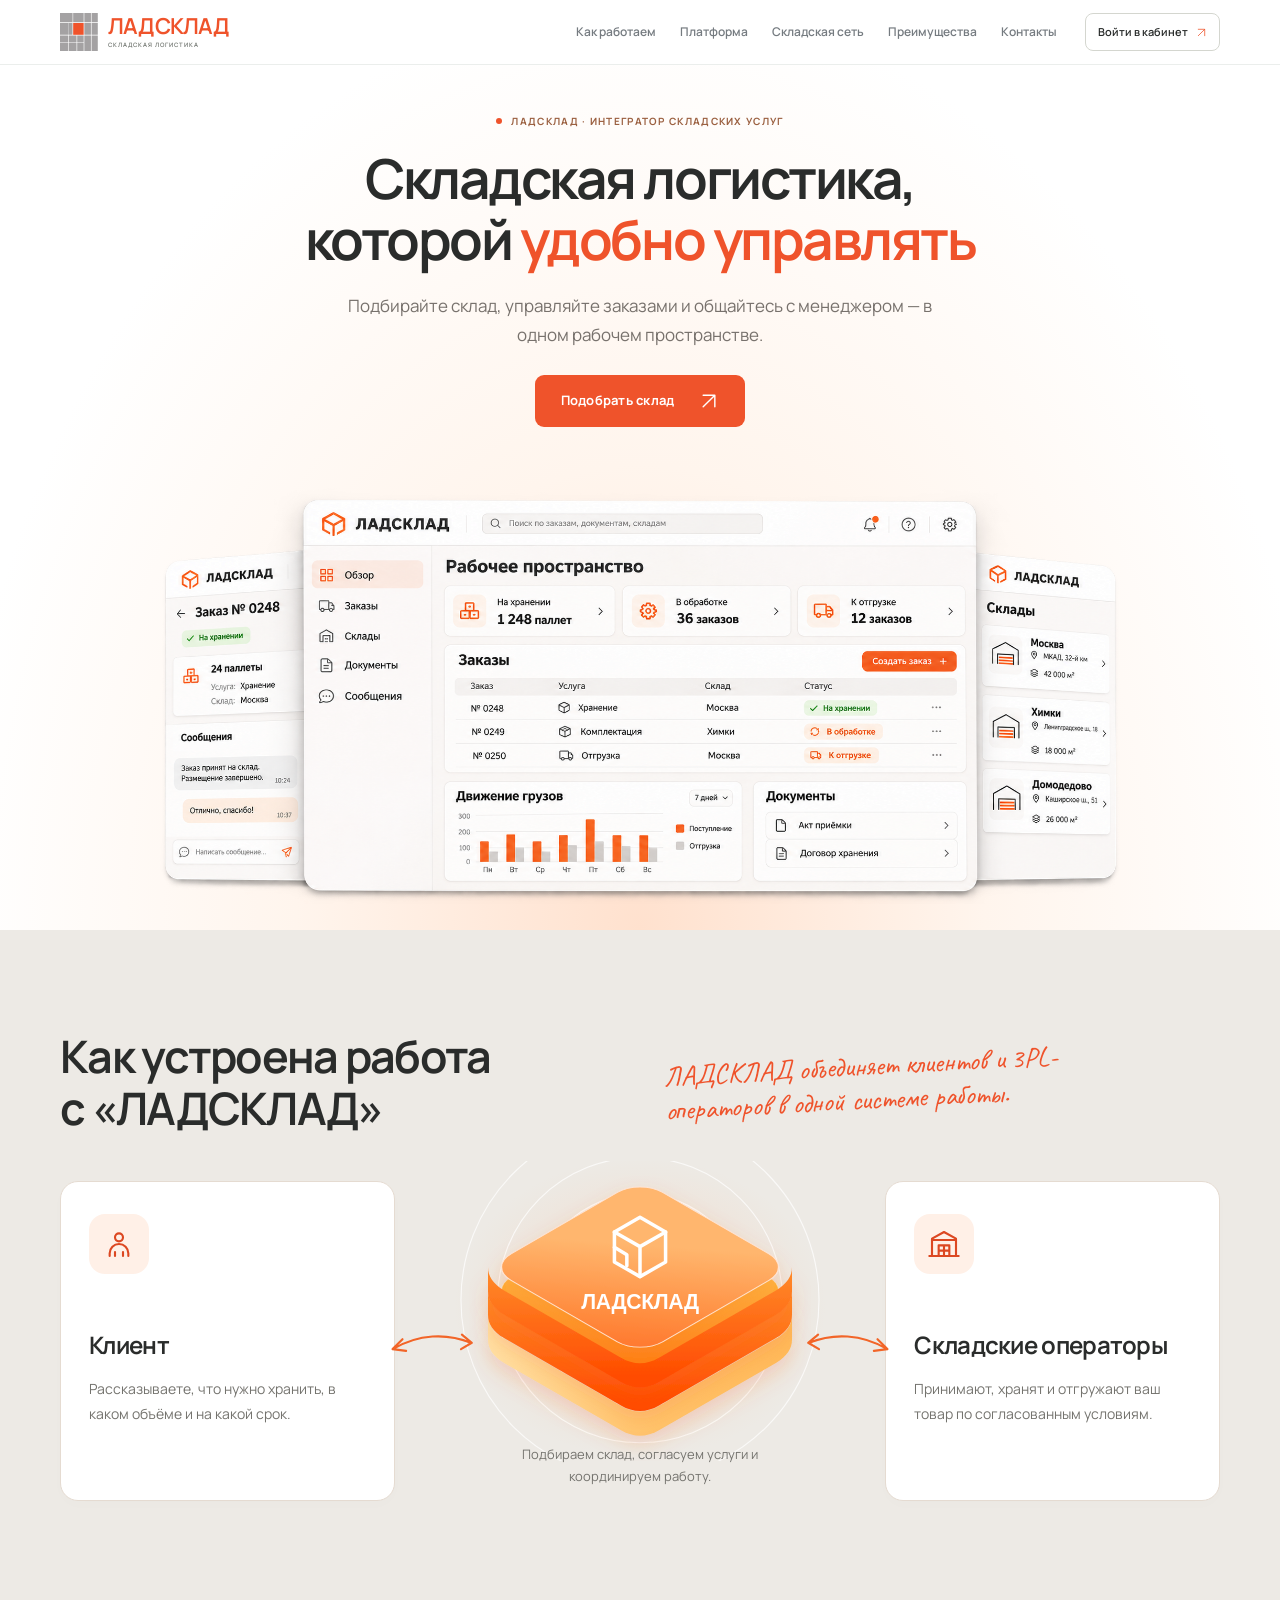
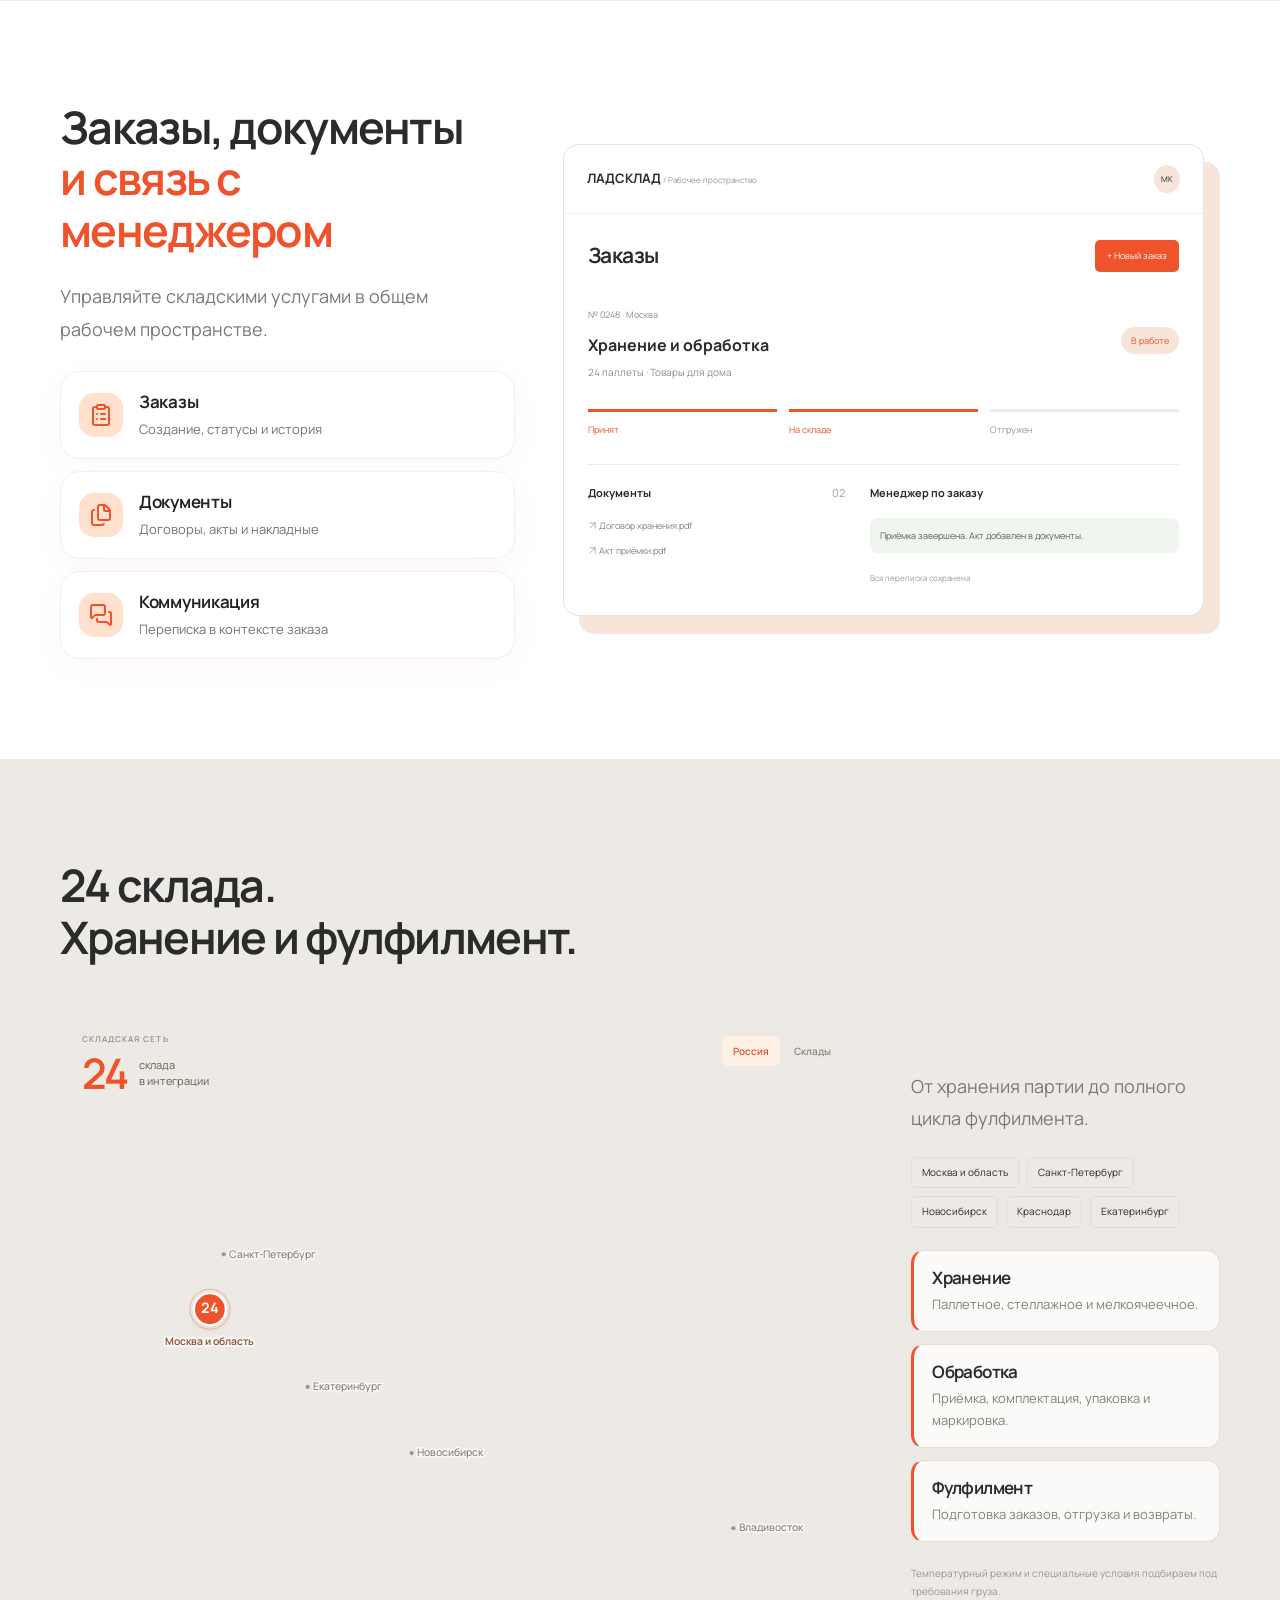
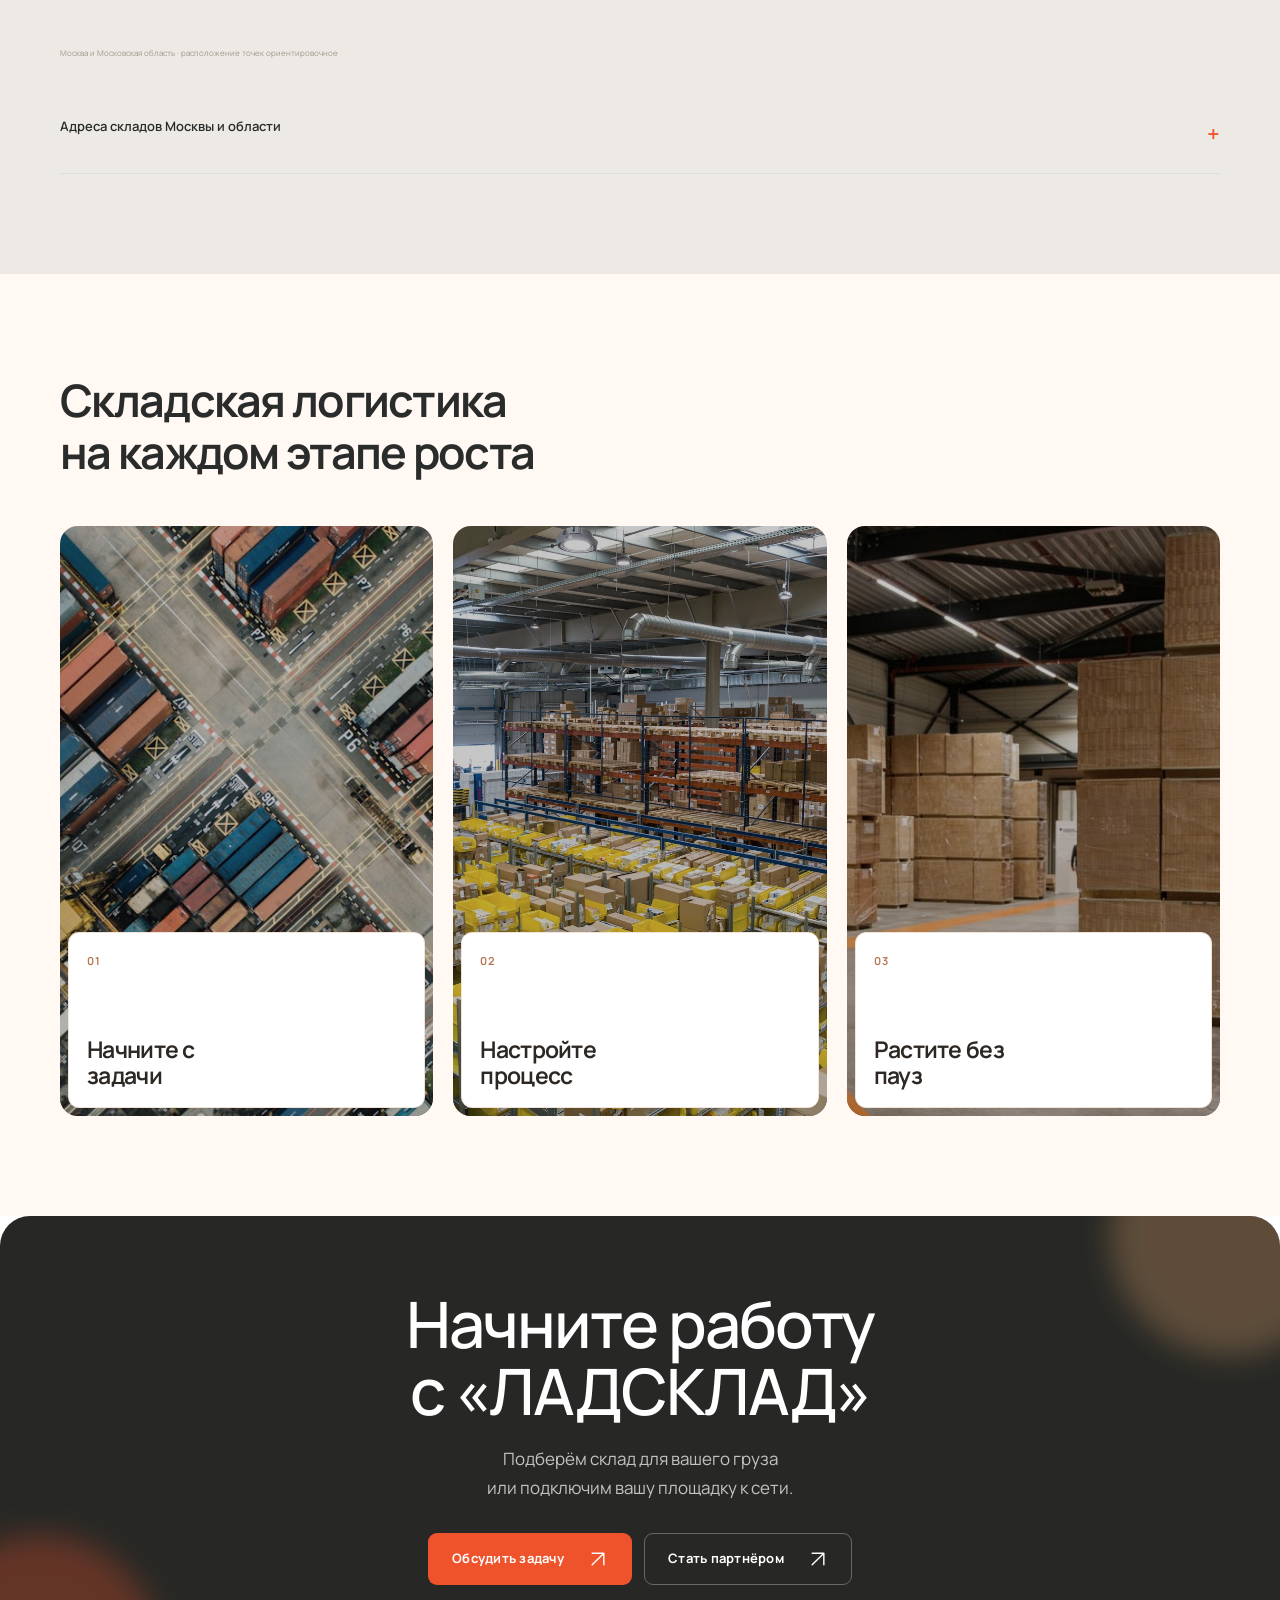
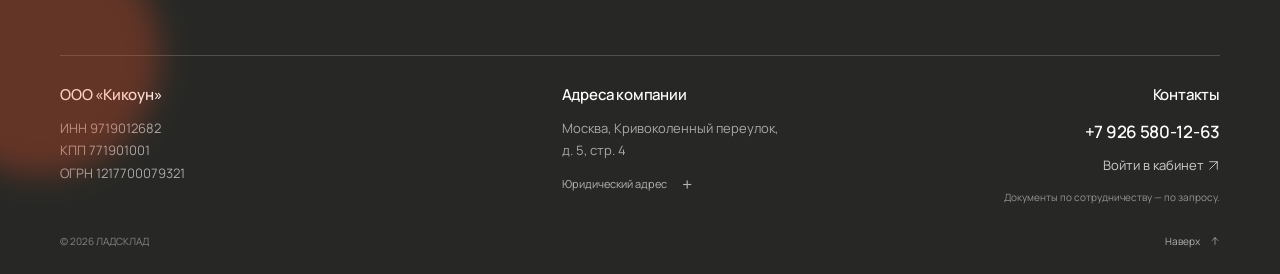
==== commit ebb1c506: "Replace text arrows with platform-independent SVG icons" ====
--- a/index.html
+++ b/index.html
@@ -8,10 +8,10 @@
   <title>ЛАДСКЛАД — интегратор складских услуг и 3PL</title>
   <link rel="icon" href="assets/palletika/symbol-orange.svg" type="image/svg+xml">
   <link rel="preload" as="image" href="assets/ladsklad-platform-hero.png">
-  <link rel="stylesheet" href="rocket.css?v=orange-own">
+  <link rel="stylesheet" href="rocket.css?v=vector-arrows">
   <script src="site-config.js"></script>
   <link rel="stylesheet" href="brand-assets.css?v=compact-logo">
-  <script src="script.js?v=fullscreen-menu" defer></script>
+  <script src="script.js?v=vector-arrows" defer></script>
   <link rel="stylesheet" href="palette-variants.css?v=1">
   <script src="rocket.js?v=back-to-top" defer></script>
 <link rel="stylesheet" href="landing-structure.css?v=minimal-white">
@@ -23,13 +23,14 @@
 <link rel="stylesheet" href="layout-grid.css?v=1">
 <script src="assets/warehouse-map-data.js?v=1" defer></script>
 <script src="warehouse-dot-map.js?v=direct-markers" defer></script>
+<link rel="stylesheet" href="arrow-icons.css?v=1">
 </head>
 <body id="top" class="rocket-page palette-page palette-orange">
   <a class="skip-link" href="#main">Перейти к содержанию</a>
   <header class="header"><div class="container header-inner">
     <a class="brand" href="#top" aria-label="ЛАДСКЛАД — на главную"><img class="brand-symbol" src="assets/palletika/symbol-orange.svg" width="528" height="528" alt=""><span class="brand-type"><span class="brand-name">ЛАДСКЛАД</span><span class="brand-descriptor">СКЛАДСКАЯ ЛОГИСТИКА</span></span></a>
     <nav class="desktop-nav" aria-label="Основная навигация"><a href="#how">Как работаем</a><a href="#platform">Платформа</a><a href="#network">Складская сеть</a><a href="#advantages">Преимущества</a><a href="#contacts">Контакты</a></nav>
-    <a class="account-link" href="#platform" data-app-action="login">Войти в кабинет <span aria-hidden="true">↗</span></a>
+    <a class="account-link" href="#platform" data-app-action="login">Войти в кабинет <span aria-hidden="true"><svg class="ui-arrow" xmlns="http://www.w3.org/2000/svg" viewBox="0 0 24 24" width="20" height="20" fill="none" stroke="currentColor" stroke-width="1.7" stroke-linecap="round" stroke-linejoin="round" aria-hidden="true" focusable="false"><path d="M5 19 19 5M5 5h14v14"/></svg></span></a>
     <button class="menu-toggle" aria-label="Открыть меню" aria-controls="mobile-nav" aria-expanded="false"><span></span><span></span></button>
   </div><nav class="mobile-nav" id="mobile-nav" aria-label="Мобильная навигация" hidden><a href="#how">Как работаем</a><a href="#platform">Платформа</a><a href="#network">Складская сеть</a><a href="#advantages">Преимущества</a><a href="#contacts">Контакты</a><a href="#platform" data-app-action="login">Войти в приложение</a></nav></header>
   <main id="main" class="structured-landing"><section class="platform-hero" id="hero-platform" aria-labelledby="platform-hero-title">
@@ -37,7 +38,7 @@
         <p class="overline">ЛАДСКЛАД · ИНТЕГРАТОР СКЛАДСКИХ УСЛУГ</p>
         <h1 id="platform-hero-title">Складская логистика,<br>которой <em>удобно управлять</em></h1>
         <p class="platform-hero-lead">Подбирайте склад, управляйте заказами и общайтесь с менеджером — в одном рабочем пространстве.</p>
-        <div class="platform-hero-actions"><button class="button" data-app-action="request">Подобрать склад <span aria-hidden="true">↗</span></button></div>
+        <div class="platform-hero-actions"><button class="button" data-app-action="request">Подобрать склад <span aria-hidden="true"><svg class="ui-arrow" xmlns="http://www.w3.org/2000/svg" viewBox="0 0 24 24" width="20" height="20" fill="none" stroke="currentColor" stroke-width="1.7" stroke-linecap="round" stroke-linejoin="round" aria-hidden="true" focusable="false"><path d="M5 19 19 5M5 5h14v14"/></svg></span></button></div>
       </div>
       <div class="platform-hero-visual"><img src="assets/ladsklad-platform-hero.png" width="1832" height="859" alt="Концепция интерфейса ЛАДСКЛАД: заказы на хранение и отгрузку, список складов, документы и сообщения менеджеру" fetchpriority="high"></div>
     </section>
@@ -53,7 +54,7 @@
 <li><img src="assets/icons/messages-square.svg" width="42" height="42" alt=""><div><b>Коммуникация</b><span>Переписка в контексте заказа</span></div></li>
 </ul>
 </div>
-<div class="s-app"><div class="s-app-bar"><strong>ЛАДСКЛАД<span> / Рабочее пространство</span></strong><span>МК</span></div><div class="s-app-body"><div class="s-app-title"><h3>Заказы</h3><span>+ Новый заказ</span></div><div class="s-order"><div><small>№ 0248 · Москва</small><h4>Хранение и обработка</h4><p>24 паллеты · Товары для дома</p></div><span class="s-status">В работе</span></div><div class="s-progress"><span>Принят</span><span>На складе</span><span>Отгружен</span></div><div class="s-app-split"><div><h4>Документы <span>02</span></h4><p>↗ Договор хранения.pdf</p><p>↗ Акт приёмки.pdf</p></div><div><h4>Менеджер по заказу</h4><p class="s-chat">Приёмка завершена. Акт добавлен в документы.</p><small>Вся переписка сохранена</small></div></div></div></div>
+<div class="s-app"><div class="s-app-bar"><strong>ЛАДСКЛАД<span> / Рабочее пространство</span></strong><span>МК</span></div><div class="s-app-body"><div class="s-app-title"><h3>Заказы</h3><span>+ Новый заказ</span></div><div class="s-order"><div><small>№ 0248 · Москва</small><h4>Хранение и обработка</h4><p>24 паллеты · Товары для дома</p></div><span class="s-status">В работе</span></div><div class="s-progress"><span>Принят</span><span>На складе</span><span>Отгружен</span></div><div class="s-app-split"><div><h4>Документы <span>02</span></h4><p><svg class="ui-arrow" xmlns="http://www.w3.org/2000/svg" viewBox="0 0 24 24" width="20" height="20" fill="none" stroke="currentColor" stroke-width="1.7" stroke-linecap="round" stroke-linejoin="round" aria-hidden="true" focusable="false"><path d="M5 19 19 5M5 5h14v14"/></svg> Договор хранения.pdf</p><p><svg class="ui-arrow" xmlns="http://www.w3.org/2000/svg" viewBox="0 0 24 24" width="20" height="20" fill="none" stroke="currentColor" stroke-width="1.7" stroke-linecap="round" stroke-linejoin="round" aria-hidden="true" focusable="false"><path d="M5 19 19 5M5 5h14v14"/></svg> Акт приёмки.pdf</p></div><div><h4>Менеджер по заказу</h4><p class="s-chat">Приёмка завершена. Акт добавлен в документы.</p><small>Вся переписка сохранена</small></div></div></div></div>
 </div></section>
 <section class="s-section s-network" id="network" aria-labelledby="network-title"><div class="container"><div class="s-heading"><h2 id="network-title">24 склада.<br>Хранение и фулфилмент.</h2></div><div class="s-network-grid"><div class="s-network-map" data-motion-paused="true" role="group" aria-label="Интерактивная карта складской сети">
   <div class="warehouse-map-stage">
@@ -65,14 +66,14 @@
       <button type="button" data-map-card-close aria-label="Закрыть карточку склада">×</button>
       <strong data-map-card-title tabindex="-1"></strong><p data-map-card-address></p>
       <small>Ориентировочное расположение по адресу</small>
-      <a href="https://yandex.ru/maps/" target="_blank" rel="noopener noreferrer">Найти адрес на Яндекс Картах ↗</a>
+      <a href="https://yandex.ru/maps/" target="_blank" rel="noopener noreferrer">Найти адрес на Яндекс Картах <svg class="ui-arrow" xmlns="http://www.w3.org/2000/svg" viewBox="0 0 24 24" width="20" height="20" fill="none" stroke="currentColor" stroke-width="1.7" stroke-linecap="round" stroke-linejoin="round" aria-hidden="true" focusable="false"><path d="M5 19 19 5M5 5h14v14"/></svg></a>
     </div>
   </div>
   <div class="warehouse-map-footer">
     <p class="warehouse-map-note">Москва и Московская область · расположение точек ориентировочное</p>
     <noscript><p class="warehouse-map-note">Для интерактивной карты включите JavaScript. Адреса складов доступны в списке ниже.</p></noscript>
   </div>
-</div><div class="s-network-copy"><p class="s-lead">От хранения партии до полного цикла фулфилмента.</p><div class="s-cities"><span>Москва и область</span><span>Санкт-Петербург</span><span>Новосибирск</span><span>Краснодар</span><span>Екатеринбург</span></div><div class="s-services"><article><h3>Хранение</h3><p>Паллетное, стеллажное и мелкоячеечное.</p></article><article><h3>Обработка</h3><p>Приёмка, комплектация, упаковка и маркировка.</p></article><article><h3>Фулфилмент</h3><p>Подготовка заказов, отгрузка и возвраты.</p></article></div><p class="s-note">Температурный режим и специальные условия подбираем под требования груза.</p></div></div><details class="s-addresses"><summary>Адреса складов Москвы и области <span aria-hidden="true">+</span></summary><ul><li><a href="https://yandex.ru/maps/?text=%D0%9C%D0%BE%D1%81%D0%BA%D0%B2%D0%B0%2C%20%D1%83%D0%BB.%20%D0%9F%D0%BE%D0%BB%D1%8F%D0%BD%D1%8B%2050%20%D1%81%D1%82%D1%80.1" target="_blank" rel="noopener noreferrer" title="Открыть адрес на Яндекс Картах">Москва, ул. Поляны 50 стр.1<span>Яндекс Карты ↗</span></a></li><li><a href="https://yandex.ru/maps/?text=%D0%9C%D0%BE%D1%81%D0%BA%D0%B2%D0%B0%2C%20%D0%B4%D0%B5%D1%80.%20%D0%A1%D0%B0%D0%BB%D0%B0%D1%80%D1%8C%D0%B5%D0%B2%D0%BE%20%D0%B2%D0%BB%201%20%D1%81.2" target="_blank" rel="noopener noreferrer" title="Открыть адрес на Яндекс Картах">Москва, дер. Саларьево вл 1 с.2<span>Яндекс Карты ↗</span></a></li><li><a href="https://yandex.ru/maps/?text=%D0%A5%D0%B8%D0%BC%D0%BA%D0%B8%2C%20%D0%B4%D0%B5%D1%80.%20%D0%9F%D0%BE%D0%B4%D0%BE%D0%BB%D0%B8%D0%BD%D0%BE%20%D0%9F%D1%80%D0%BE%D0%BC%D1%8B%D1%88%D0%BB%D0%B5%D0%BD%D0%BD%D0%B0%D1%8F%20%D0%B7%D0%BE%D0%BD%D0%B0%2C%202%D0%91" target="_blank" rel="noopener noreferrer" title="Открыть адрес на Яндекс Картах">Химки, дер. Подолино Промышленная зона, 2Б<span>Яндекс Карты ↗</span></a></li><li><a href="https://yandex.ru/maps/?text=%D0%A5%D0%B8%D0%BC%D0%BA%D0%B8%2C%20%D0%9B%D0%B5%D0%BD%D0%B8%D0%BD%D0%B3%D1%80%D0%B0%D0%B4%D1%81%D0%BA%D0%BE%D0%B5%20%D1%88%D0%BE%D1%81%D1%81%D0%B5%2C%2034%D0%BA%D0%BC%2C%20%D1%81%D1%82%D1%80.21" target="_blank" rel="noopener noreferrer" title="Открыть адрес на Яндекс Картах">Химки, Ленинградское шоссе, 34км, стр.21<span>Яндекс Карты ↗</span></a></li><li><a href="https://yandex.ru/maps/?text=%D0%9C%D1%8B%D1%82%D0%B8%D1%89%D0%B8%2C%20%D0%A5%D0%BB%D0%B5%D0%B1%D0%BE%D0%B7%D0%B0%D0%B2%D0%BE%D0%B4%D1%81%D0%BA%D0%B0%D1%8F%20%D1%83%D0%BB%D0%B8%D1%86%D0%B0%2C%204%D1%812%D0%90" target="_blank" rel="noopener noreferrer" title="Открыть адрес на Яндекс Картах">Мытищи, Хлебозаводская улица, 4с2А<span>Яндекс Карты ↗</span></a></li><li><a href="https://yandex.ru/maps/?text=%D0%92%D0%B8%D0%B4%D0%BD%D0%BE%D0%B5%2C%20%D0%A1%D0%B5%D0%B2%D0%B5%D1%80%D0%BD%D0%B0%D1%8F%20%D0%BF%D1%80%D0%BE%D0%BC%D0%B7%D0%BE%D0%BD%D0%B0" target="_blank" rel="noopener noreferrer" title="Открыть адрес на Яндекс Картах">Видное, Северная промзона<span>Яндекс Карты ↗</span></a></li><li><a href="https://yandex.ru/maps/?text=%D0%9E%D0%B4%D0%B8%D0%BD%D1%86%D0%BE%D0%B2%D0%BE%2C%20%D0%92%D0%BD%D1%83%D0%BA%D0%BE%D0%B2%D1%81%D0%BA%D0%B0%D1%8F%20%D1%83%D0%BB%D0%B8%D1%86%D0%B0%2C" target="_blank" rel="noopener noreferrer" title="Открыть адрес на Яндекс Картах">Одинцово, Внуковская улица,<span>Яндекс Карты ↗</span></a></li><li><a href="https://yandex.ru/maps/?text=%D0%94%D0%BE%D0%BC%D0%BE%D0%B4%D0%B5%D0%B4%D0%BE%D0%B2%D0%BE%2C%20%D0%BC%D0%B8%D0%BA%D1%80%D0%BE%D1%80%D0%B0%D0%B9%D0%BE%D0%BD%20%D0%91%D0%B5%D0%BB%D1%8B%D0%B5%20%D0%A1%D1%82%D0%BE%D0%BB%D0%B1%D1%8B" target="_blank" rel="noopener noreferrer" title="Открыть адрес на Яндекс Картах">Домодедово, микрорайон Белые Столбы<span>Яндекс Карты ↗</span></a></li><li><a href="https://yandex.ru/maps/?text=%D0%94%D0%BC%D0%B8%D1%82%D1%80%D0%BE%D0%B2%2C%20%D1%83%D0%BB.%202-%D1%8F%20%D0%9B%D0%B5%D0%B2%D0%BE%D0%BD%D0%B0%D0%B1%D0%B5%D1%80%D0%B5%D0%B6%D0%BD%D0%B0%D1%8F%2C%20%D0%B2%D0%BB.20" target="_blank" rel="noopener noreferrer" title="Открыть адрес на Яндекс Картах">Дмитров, ул. 2-я Левонабережная, вл.20<span>Яндекс Карты ↗</span></a></li><li><a href="https://yandex.ru/maps/?text=%D0%94%D0%BC%D0%B8%D1%82%D1%80%D0%BE%D0%B2%D1%81%D0%BA%D0%BE%D0%B5%20%D0%B3%D0%BE%D1%80%D0%BE%D0%B4%D1%81%D0%BA%D0%BE%D0%B5%20%D0%BF%D0%BE%D1%81%D0%B5%D0%BB%D0%B5%D0%BD%D0%B8%D0%B5%2C%20%D0%BF%D0%BE%D1%81%D0%B5%D0%BB%D0%BE%D0%BA%20%D0%B4%D0%BE%D0%BC%D0%B0%20%D0%BE%D1%82%D0%B4%D1%8B%D1%85%D0%B0%20%22%D0%93%D0%BE%D1%80%D0%BA%D0%B8%22%204%D0%BA%D0%BC%20%D0%BE%D1%82%20%D0%A6%D0%9A%D0%90%D0%94%20%2846%D0%9D-01133%29%2C%207%D0%BA%D0%BC%20%D0%BE%D1%82%20%D0%94%D0%BC%D0%B8%D1%82%D1%80%D0%BE%D0%B2%D1%81%D0%BA%D0%BE%D0%B3%D0%BE%20%D1%88%D0%BE%D1%81%D1%81%D0%B5%20%28%D1%82%D1%80%D0%B0%D1%81%D1%81%D0%B0%20%D0%90-104%29" target="_blank" rel="noopener noreferrer" title="Открыть адрес на Яндекс Картах">Дмитровское городское поселение, поселок дома отдыха &quot;Горки&quot; 4км от ЦКАД (46Н-01133), 7км от Дмитровского шоссе (трасса А-104)<span>Яндекс Карты ↗</span></a></li><li><a href="https://yandex.ru/maps/?text=%D0%94%D0%BC%D0%B8%D1%82%D1%80%D0%BE%D0%B2%2C%202-%D0%B0%D1%8F%20%D0%9B%D0%B5%D0%B2%D0%BE%D0%BD%D0%B0%D0%B1%D0%B5%D1%80%D0%B5%D0%B6%D0%BD%D0%B0%D1%8F%20%D1%83%D0%BB.%2C%20%D0%B4%D0%BE%D0%BC%2012%20%28%D0%BF%D0%B5%D1%80%D0%B5%D1%81%D0%B5%D1%87%D0%B5%D0%BD%D0%B8%D0%B5%20%D0%90-108%20%D0%B8%20%D0%94%D0%BC%D0%B8%D1%82%D1%80%D0%BE%D0%B2%D1%81%D0%BA%D0%BE%D0%B3%D0%BE%20%D1%88.%29" target="_blank" rel="noopener noreferrer" title="Открыть адрес на Яндекс Картах">Дмитров, 2-ая Левонабережная ул., дом 12 (пересечение А-108 и Дмитровского ш.)<span>Яндекс Карты ↗</span></a></li><li><a href="https://yandex.ru/maps/?text=%D0%A1%D0%BE%D0%BB%D0%BD%D0%B5%D1%87%D0%BD%D0%BE%D0%B3%D0%BE%D1%80%D1%81%D0%BA%2C%20%D1%82%D0%B5%D1%80%D1%80%D0%B8%D1%82%D0%BE%D1%80%D0%B8%D0%B0%D0%BB%D1%8C%D0%BD%D0%BE%D0%B5%20%D1%83%D0%BF%D1%80%D0%B0%D0%B2%D0%BB%D0%B5%D0%BD%D0%B8%D0%B5%20%D0%A1%D0%BC%D0%B8%D1%80%D0%BD%D0%BE%D0%B2%D1%81%D0%BA%D0%BE%D0%B5" target="_blank" rel="noopener noreferrer" title="Открыть адрес на Яндекс Картах">Солнечногорск, территориальное управление Смирновское<span>Яндекс Карты ↗</span></a></li><li><a href="https://yandex.ru/maps/?text=%D0%A5%D0%B8%D0%BC%D0%BA%D0%B8%2C%20%D0%BA%D0%B2%D0%B0%D1%80%D1%82%D0%B0%D0%BB%20%D0%9A%D0%BB%D1%8F%D0%B7%D1%8C%D0%BC%D0%B0%2C%D1%81%D1%82%D1%80%D0%BE%D0%B5%D0%BD%D0%B8%D0%B5%2014%D0%9D" target="_blank" rel="noopener noreferrer" title="Открыть адрес на Яндекс Картах">Химки, квартал Клязьма,строение 14Н<span>Яндекс Карты ↗</span></a></li><li><a href="https://yandex.ru/maps/?text=%D0%9C%D1%8B%D1%82%D0%B8%D1%89%D0%B8%2C%20%D0%92%D0%BE%D0%BB%D0%BA%D0%BE%D0%B2%D1%81%D0%BA%D0%BE%D0%B5%20%D1%88%D0%BE%D1%81%D1%81%D0%B5%205%D0%90%20%D1%81%D1%82%D1%80.%203" target="_blank" rel="noopener noreferrer" title="Открыть адрес на Яндекс Картах">Мытищи, Волковское шоссе 5А стр. 3<span>Яндекс Карты ↗</span></a></li><li><a href="https://yandex.ru/maps/?text=%D0%9C%D1%8B%D1%82%D0%B8%D1%89%D0%B8%D0%BD%D1%81%D0%BA%D0%B8%D0%B9%20%D1%80%D0%B0%D0%B9%D0%BE%D0%BD%2C%20%D1%81%D0%B5%D0%BB%D1%8C%D1%81%D0%BA%D0%BE%D0%B5%20%D0%BF%D0%BE%D1%81%D0%B5%D0%BB%D0%B5%D0%BD%D0%B8%D0%B5%20%D0%A4%D0%B5%D0%B4%D0%BE%D1%81%D0%BA%D0%B8%D0%BD%D1%81%D0%BA%D0%BE%D0%B5%2C%20%D0%B4.%20%D0%9D%D0%BE%D0%B2%D0%BE%D1%81%D0%B5%D0%BB%D1%8C%D1%86%D0%B5%D0%B2%D0%BE" target="_blank" rel="noopener noreferrer" title="Открыть адрес на Яндекс Картах">Мытищинский район, сельское поселение Федоскинское, д. Новосельцево<span>Яндекс Карты ↗</span></a></li><li><a href="https://yandex.ru/maps/?text=%D0%A9%D1%91%D0%BB%D0%BA%D0%BE%D0%B2%D0%BE%2C%20%D0%B4.%20%D0%9C%D0%BE%D0%BD%D0%BE%D1%81%D0%B5%D0%B5%D0%B2%D0%BE%2C%2024%D0%B1" target="_blank" rel="noopener noreferrer" title="Открыть адрес на Яндекс Картах">Щёлково, д. Моносеево, 24б<span>Яндекс Карты ↗</span></a></li><li><a href="https://yandex.ru/maps/?text=%D0%9C%D0%BE%D1%81%D0%BA%D0%BE%D0%B2%D1%81%D0%BA%D0%B0%D1%8F%20%D0%BE%D0%B1%D0%BB%D0%B0%D1%81%D1%82%D1%8C%2C%20%D0%A2%D0%B0%D0%BB%D0%B4%D0%BE%D0%BC%D1%81%D0%BA%D0%B8%D0%B9%20%D1%80-%D0%BD%2C%20%D0%BF%D0%B3%D1%82%20%D0%97%D0%B0%D0%BF%D1%80%D1%83%D0%B4%D0%BD%D1%8F%2C%20%D1%83%D0%BB.%20%D0%9B%D0%B5%D0%BD%D0%B8%D0%BD%D0%B0%2C%20%D0%B4%201" target="_blank" rel="noopener noreferrer" title="Открыть адрес на Яндекс Картах">Московская область, Талдомский р-н, пгт Запрудня, ул. Ленина, д 1<span>Яндекс Карты ↗</span></a></li><li><a href="https://yandex.ru/maps/?text=%D0%9C%D0%BE%D1%81%D0%BA%D0%BE%D0%B2%D1%81%D0%BA%D0%B0%D1%8F%20%D0%BE%D0%B1%D0%BB%D0%B0%D1%81%D1%82%D1%8C%2C%20%D0%9B%D0%B5%D0%BD%D0%B8%D0%BD%D1%81%D0%BA%D0%B8%D0%B9%20%D0%BC%D1%83%D0%BD%D0%B8%D1%86%D0%B8%D0%BF%D0%B0%D0%BB%D1%8C%D0%BD%D1%8B%D0%B9%D1%80%D0%B0%D0%B9%D0%BE%D0%BD%2C%20%D0%B3%D0%BE%D1%80%D0%BE%D0%B4%D1%81%D0%BA%D0%BE%D0%B5%20%D0%BF%D0%BE%D1%81%D0%B5%D0%BB%D0%B5%D0%BD%D0%B8%D0%B5%20%D0%93%D0%BE%D1%80%D0%BA%D0%B8%20%D0%9B%D0%B5%D0%BD%D0%B8%D0%BD%D1%81%D0%BA%D0%B8%D0%B5%2C%20%D0%9F%D1%80%D0%BE%D0%BC%D0%B7%D0%BE%D0%BD%D0%B0%20%C2%AB%D0%A2%D0%B5%D1%85%D0%BD%D0%BE%D0%BF%D0%B0%D1%80%D0%BA%C2%BB%2C%20%D1%83%D0%BB.%20%D0%97%D0%B0%D0%BF%D0%B0%D0%B4%D0%BD%D0%B0%D1%8F%2C%20%D0%B7%D0%B5%D0%BC%D0%B5%D0%BB%D1%8C%D0%BD%D1%8B%D0%B9%20%D1%83%D1%87%D0%B0%D1%81%D1%82%D0%BE%D0%BA%2019." target="_blank" rel="noopener noreferrer" title="Открыть адрес на Яндекс Картах">Московская область, Ленинский муниципальныйрайон, городское поселение Горки Ленинские, Промзона «Технопарк», ул. Западная, земельный участок 19.<span>Яндекс Карты ↗</span></a></li><li><a href="https://yandex.ru/maps/?text=%D0%98%D1%81%D1%82%D1%80%D0%B0%2C%20%D0%B4.%20%D0%94%D0%B0%D0%B2%D1%8B%D0%B4%D0%BE%D0%B2%D1%81%D0%BA%D0%BE%D0%B5%2C%20%D0%B8%D0%BD%D0%B4%D1%83%D1%81%D1%82%D1%80%D0%B8%D0%B0%D0%BB%D1%8C%D0%BD%D1%8B%D0%B9%20%D0%BF%D0%B0%D1%80%D0%BA%20%D0%9A%D1%83%D0%BB%D0%BE%D0%BD-%D0%98%D1%81%D1%82%D1%80%D0%B0" target="_blank" rel="noopener noreferrer" title="Открыть адрес на Яндекс Картах">Истра, д. Давыдовское, индустриальный парк Кулон-Истра<span>Яндекс Карты ↗</span></a></li><li><a href="https://yandex.ru/maps/?text=%D0%9D%D0%BE%D0%B3%D0%B8%D0%BD%D1%81%D0%BA%2C%20%D1%80.%D0%BF.%20%D0%9E%D0%B1%D1%83%D1%85%D0%BE%D0%B2%D0%BE%2C%20%22%D0%90%D1%82%D0%BB%D0%B0%D0%BD%D1%82-%D0%9F%D0%B0%D1%80%D0%BA%22" target="_blank" rel="noopener noreferrer" title="Открыть адрес на Яндекс Картах">Ногинск, р.п. Обухово, &quot;Атлант-Парк&quot;<span>Яндекс Карты ↗</span></a></li><li><a href="https://yandex.ru/maps/?text=%D0%A1%D0%BA%D0%BB%D0%B0%D0%B4%20%22%D0%A1%D1%8B%D0%BD%D0%BA%D0%BE%D0%B2%D0%BE%22%20%D1%82%D0%B5%D0%BF%D0%BB%D1%8B%D0%B9%20%D1%81%D0%BA%D0%BB%D0%B0%D0%B4%20%D0%BA%D0%BB%D0%B0%D1%81%D1%81%D0%B0%20%22%D0%90%22%20%D0%BD%D0%B0%20%D0%A1%D0%B8%D0%BC%D1%84%D0%B5%D1%80%D0%BE%D0%BF%D0%BE%D0%BB%D1%8C%D1%81%D0%BA%D0%BE%D0%BC%20%D1%88%D0%BE%D1%81%D1%81%D0%B5" target="_blank" rel="noopener noreferrer" title="Открыть адрес на Яндекс Картах">Склад &quot;Сынково&quot; теплый склад класса &quot;А&quot; на Симферопольском шоссе<span>Яндекс Карты ↗</span></a></li><li><a href="https://yandex.ru/maps/?text=%D0%94%D0%BE%D0%BC%D0%BE%D0%B4%D0%B5%D0%B4%D0%BE%D0%B2%D0%BE%2C%20%D1%82%D0%B5%D1%80%D1%80%D0%B8%D1%82%D0%BE%D1%80%D0%B8%D1%8F%20%D0%B2%D0%BB%D0%B0%D0%B4%D0%B5%D0%BD%D0%B8%D1%8F%20%D1%81%D0%BA%D0%BB%D0%B0%D0%B4%D1%8B%20104%20%D0%AE%D0%B6%D0%BD%D1%8B%D0%B5%20%D0%B2%D0%BE%D1%80%D0%BE%D1%82%D0%B0" target="_blank" rel="noopener noreferrer" title="Открыть адрес на Яндекс Картах">Домодедово, территория владения склады 104 Южные ворота<span>Яндекс Карты ↗</span></a></li><li><a href="https://yandex.ru/maps/?text=%D0%98%D1%81%D1%82%D1%80%D0%B0%2C%20%D0%B4.%20%D0%9B%D0%B5%D1%88%D0%BA%D0%BE%D0%B2%D0%BE%2C%20%D1%81%D1%82%D1%80.%20241" target="_blank" rel="noopener noreferrer" title="Открыть адрес на Яндекс Картах">Истра, д. Лешково, стр. 241<span>Яндекс Карты ↗</span></a></li><li><a href="https://yandex.ru/maps/?text=%D0%9F%D0%B8%D1%89%D0%B5%D0%B2%D0%BE%D0%B9%20%D1%81%D0%BA%D0%BB%D0%B0%D0%B4%20%D0%B4%D0%BE%20-18%20%D0%B2%20%D0%B3.%20%D0%A5%D0%B8%D0%BC%D0%BA%D0%B8%2C%20%D1%83%D0%BB.%20%D0%97%D0%B0%D0%B2%D0%BE%D0%B4%D1%81%D0%BA%D0%B0%D1%8F%20%D0%B4.%209%D0%B0" target="_blank" rel="noopener noreferrer" title="Открыть адрес на Яндекс Картах">Пищевой склад до -18 в г. Химки, ул. Заводская д. 9а<span>Яндекс Карты ↗</span></a></li></ul></details></div></section>
+</div><div class="s-network-copy"><p class="s-lead">От хранения партии до полного цикла фулфилмента.</p><div class="s-cities"><span>Москва и область</span><span>Санкт-Петербург</span><span>Новосибирск</span><span>Краснодар</span><span>Екатеринбург</span></div><div class="s-services"><article><h3>Хранение</h3><p>Паллетное, стеллажное и мелкоячеечное.</p></article><article><h3>Обработка</h3><p>Приёмка, комплектация, упаковка и маркировка.</p></article><article><h3>Фулфилмент</h3><p>Подготовка заказов, отгрузка и возвраты.</p></article></div><p class="s-note">Температурный режим и специальные условия подбираем под требования груза.</p></div></div><details class="s-addresses"><summary>Адреса складов Москвы и области <span aria-hidden="true">+</span></summary><ul><li><a href="https://yandex.ru/maps/?text=%D0%9C%D0%BE%D1%81%D0%BA%D0%B2%D0%B0%2C%20%D1%83%D0%BB.%20%D0%9F%D0%BE%D0%BB%D1%8F%D0%BD%D1%8B%2050%20%D1%81%D1%82%D1%80.1" target="_blank" rel="noopener noreferrer" title="Открыть адрес на Яндекс Картах">Москва, ул. Поляны 50 стр.1<span>Яндекс Карты <svg class="ui-arrow" xmlns="http://www.w3.org/2000/svg" viewBox="0 0 24 24" width="20" height="20" fill="none" stroke="currentColor" stroke-width="1.7" stroke-linecap="round" stroke-linejoin="round" aria-hidden="true" focusable="false"><path d="M5 19 19 5M5 5h14v14"/></svg></span></a></li><li><a href="https://yandex.ru/maps/?text=%D0%9C%D0%BE%D1%81%D0%BA%D0%B2%D0%B0%2C%20%D0%B4%D0%B5%D1%80.%20%D0%A1%D0%B0%D0%BB%D0%B0%D1%80%D1%8C%D0%B5%D0%B2%D0%BE%20%D0%B2%D0%BB%201%20%D1%81.2" target="_blank" rel="noopener noreferrer" title="Открыть адрес на Яндекс Картах">Москва, дер. Саларьево вл 1 с.2<span>Яндекс Карты <svg class="ui-arrow" xmlns="http://www.w3.org/2000/svg" viewBox="0 0 24 24" width="20" height="20" fill="none" stroke="currentColor" stroke-width="1.7" stroke-linecap="round" stroke-linejoin="round" aria-hidden="true" focusable="false"><path d="M5 19 19 5M5 5h14v14"/></svg></span></a></li><li><a href="https://yandex.ru/maps/?text=%D0%A5%D0%B8%D0%BC%D0%BA%D0%B8%2C%20%D0%B4%D0%B5%D1%80.%20%D0%9F%D0%BE%D0%B4%D0%BE%D0%BB%D0%B8%D0%BD%D0%BE%20%D0%9F%D1%80%D0%BE%D0%BC%D1%8B%D1%88%D0%BB%D0%B5%D0%BD%D0%BD%D0%B0%D1%8F%20%D0%B7%D0%BE%D0%BD%D0%B0%2C%202%D0%91" target="_blank" rel="noopener noreferrer" title="Открыть адрес на Яндекс Картах">Химки, дер. Подолино Промышленная зона, 2Б<span>Яндекс Карты <svg class="ui-arrow" xmlns="http://www.w3.org/2000/svg" viewBox="0 0 24 24" width="20" height="20" fill="none" stroke="currentColor" stroke-width="1.7" stroke-linecap="round" stroke-linejoin="round" aria-hidden="true" focusable="false"><path d="M5 19 19 5M5 5h14v14"/></svg></span></a></li><li><a href="https://yandex.ru/maps/?text=%D0%A5%D0%B8%D0%BC%D0%BA%D0%B8%2C%20%D0%9B%D0%B5%D0%BD%D0%B8%D0%BD%D0%B3%D1%80%D0%B0%D0%B4%D1%81%D0%BA%D0%BE%D0%B5%20%D1%88%D0%BE%D1%81%D1%81%D0%B5%2C%2034%D0%BA%D0%BC%2C%20%D1%81%D1%82%D1%80.21" target="_blank" rel="noopener noreferrer" title="Открыть адрес на Яндекс Картах">Химки, Ленинградское шоссе, 34км, стр.21<span>Яндекс Карты <svg class="ui-arrow" xmlns="http://www.w3.org/2000/svg" viewBox="0 0 24 24" width="20" height="20" fill="none" stroke="currentColor" stroke-width="1.7" stroke-linecap="round" stroke-linejoin="round" aria-hidden="true" focusable="false"><path d="M5 19 19 5M5 5h14v14"/></svg></span></a></li><li><a href="https://yandex.ru/maps/?text=%D0%9C%D1%8B%D1%82%D0%B8%D1%89%D0%B8%2C%20%D0%A5%D0%BB%D0%B5%D0%B1%D0%BE%D0%B7%D0%B0%D0%B2%D0%BE%D0%B4%D1%81%D0%BA%D0%B0%D1%8F%20%D1%83%D0%BB%D0%B8%D1%86%D0%B0%2C%204%D1%812%D0%90" target="_blank" rel="noopener noreferrer" title="Открыть адрес на Яндекс Картах">Мытищи, Хлебозаводская улица, 4с2А<span>Яндекс Карты <svg class="ui-arrow" xmlns="http://www.w3.org/2000/svg" viewBox="0 0 24 24" width="20" height="20" fill="none" stroke="currentColor" stroke-width="1.7" stroke-linecap="round" stroke-linejoin="round" aria-hidden="true" focusable="false"><path d="M5 19 19 5M5 5h14v14"/></svg></span></a></li><li><a href="https://yandex.ru/maps/?text=%D0%92%D0%B8%D0%B4%D0%BD%D0%BE%D0%B5%2C%20%D0%A1%D0%B5%D0%B2%D0%B5%D1%80%D0%BD%D0%B0%D1%8F%20%D0%BF%D1%80%D0%BE%D0%BC%D0%B7%D0%BE%D0%BD%D0%B0" target="_blank" rel="noopener noreferrer" title="Открыть адрес на Яндекс Картах">Видное, Северная промзона<span>Яндекс Карты <svg class="ui-arrow" xmlns="http://www.w3.org/2000/svg" viewBox="0 0 24 24" width="20" height="20" fill="none" stroke="currentColor" stroke-width="1.7" stroke-linecap="round" stroke-linejoin="round" aria-hidden="true" focusable="false"><path d="M5 19 19 5M5 5h14v14"/></svg></span></a></li><li><a href="https://yandex.ru/maps/?text=%D0%9E%D0%B4%D0%B8%D0%BD%D1%86%D0%BE%D0%B2%D0%BE%2C%20%D0%92%D0%BD%D1%83%D0%BA%D0%BE%D0%B2%D1%81%D0%BA%D0%B0%D1%8F%20%D1%83%D0%BB%D0%B8%D1%86%D0%B0%2C" target="_blank" rel="noopener noreferrer" title="Открыть адрес на Яндекс Картах">Одинцово, Внуковская улица,<span>Яндекс Карты <svg class="ui-arrow" xmlns="http://www.w3.org/2000/svg" viewBox="0 0 24 24" width="20" height="20" fill="none" stroke="currentColor" stroke-width="1.7" stroke-linecap="round" stroke-linejoin="round" aria-hidden="true" focusable="false"><path d="M5 19 19 5M5 5h14v14"/></svg></span></a></li><li><a href="https://yandex.ru/maps/?text=%D0%94%D0%BE%D0%BC%D0%BE%D0%B4%D0%B5%D0%B4%D0%BE%D0%B2%D0%BE%2C%20%D0%BC%D0%B8%D0%BA%D1%80%D0%BE%D1%80%D0%B0%D0%B9%D0%BE%D0%BD%20%D0%91%D0%B5%D0%BB%D1%8B%D0%B5%20%D0%A1%D1%82%D0%BE%D0%BB%D0%B1%D1%8B" target="_blank" rel="noopener noreferrer" title="Открыть адрес на Яндекс Картах">Домодедово, микрорайон Белые Столбы<span>Яндекс Карты <svg class="ui-arrow" xmlns="http://www.w3.org/2000/svg" viewBox="0 0 24 24" width="20" height="20" fill="none" stroke="currentColor" stroke-width="1.7" stroke-linecap="round" stroke-linejoin="round" aria-hidden="true" focusable="false"><path d="M5 19 19 5M5 5h14v14"/></svg></span></a></li><li><a href="https://yandex.ru/maps/?text=%D0%94%D0%BC%D0%B8%D1%82%D1%80%D0%BE%D0%B2%2C%20%D1%83%D0%BB.%202-%D1%8F%20%D0%9B%D0%B5%D0%B2%D0%BE%D0%BD%D0%B0%D0%B1%D0%B5%D1%80%D0%B5%D0%B6%D0%BD%D0%B0%D1%8F%2C%20%D0%B2%D0%BB.20" target="_blank" rel="noopener noreferrer" title="Открыть адрес на Яндекс Картах">Дмитров, ул. 2-я Левонабережная, вл.20<span>Яндекс Карты <svg class="ui-arrow" xmlns="http://www.w3.org/2000/svg" viewBox="0 0 24 24" width="20" height="20" fill="none" stroke="currentColor" stroke-width="1.7" stroke-linecap="round" stroke-linejoin="round" aria-hidden="true" focusable="false"><path d="M5 19 19 5M5 5h14v14"/></svg></span></a></li><li><a href="https://yandex.ru/maps/?text=%D0%94%D0%BC%D0%B8%D1%82%D1%80%D0%BE%D0%B2%D1%81%D0%BA%D0%BE%D0%B5%20%D0%B3%D0%BE%D1%80%D0%BE%D0%B4%D1%81%D0%BA%D0%BE%D0%B5%20%D0%BF%D0%BE%D1%81%D0%B5%D0%BB%D0%B5%D0%BD%D0%B8%D0%B5%2C%20%D0%BF%D0%BE%D1%81%D0%B5%D0%BB%D0%BE%D0%BA%20%D0%B4%D0%BE%D0%BC%D0%B0%20%D0%BE%D1%82%D0%B4%D1%8B%D1%85%D0%B0%20%22%D0%93%D0%BE%D1%80%D0%BA%D0%B8%22%204%D0%BA%D0%BC%20%D0%BE%D1%82%20%D0%A6%D0%9A%D0%90%D0%94%20%2846%D0%9D-01133%29%2C%207%D0%BA%D0%BC%20%D0%BE%D1%82%20%D0%94%D0%BC%D0%B8%D1%82%D1%80%D0%BE%D0%B2%D1%81%D0%BA%D0%BE%D0%B3%D0%BE%20%D1%88%D0%BE%D1%81%D1%81%D0%B5%20%28%D1%82%D1%80%D0%B0%D1%81%D1%81%D0%B0%20%D0%90-104%29" target="_blank" rel="noopener noreferrer" title="Открыть адрес на Яндекс Картах">Дмитровское городское поселение, поселок дома отдыха &quot;Горки&quot; 4км от ЦКАД (46Н-01133), 7км от Дмитровского шоссе (трасса А-104)<span>Яндекс Карты <svg class="ui-arrow" xmlns="http://www.w3.org/2000/svg" viewBox="0 0 24 24" width="20" height="20" fill="none" stroke="currentColor" stroke-width="1.7" stroke-linecap="round" stroke-linejoin="round" aria-hidden="true" focusable="false"><path d="M5 19 19 5M5 5h14v14"/></svg></span></a></li><li><a href="https://yandex.ru/maps/?text=%D0%94%D0%BC%D0%B8%D1%82%D1%80%D0%BE%D0%B2%2C%202-%D0%B0%D1%8F%20%D0%9B%D0%B5%D0%B2%D0%BE%D0%BD%D0%B0%D0%B1%D0%B5%D1%80%D0%B5%D0%B6%D0%BD%D0%B0%D1%8F%20%D1%83%D0%BB.%2C%20%D0%B4%D0%BE%D0%BC%2012%20%28%D0%BF%D0%B5%D1%80%D0%B5%D1%81%D0%B5%D1%87%D0%B5%D0%BD%D0%B8%D0%B5%20%D0%90-108%20%D0%B8%20%D0%94%D0%BC%D0%B8%D1%82%D1%80%D0%BE%D0%B2%D1%81%D0%BA%D0%BE%D0%B3%D0%BE%20%D1%88.%29" target="_blank" rel="noopener noreferrer" title="Открыть адрес на Яндекс Картах">Дмитров, 2-ая Левонабережная ул., дом 12 (пересечение А-108 и Дмитровского ш.)<span>Яндекс Карты <svg class="ui-arrow" xmlns="http://www.w3.org/2000/svg" viewBox="0 0 24 24" width="20" height="20" fill="none" stroke="currentColor" stroke-width="1.7" stroke-linecap="round" stroke-linejoin="round" aria-hidden="true" focusable="false"><path d="M5 19 19 5M5 5h14v14"/></svg></span></a></li><li><a href="https://yandex.ru/maps/?text=%D0%A1%D0%BE%D0%BB%D0%BD%D0%B5%D1%87%D0%BD%D0%BE%D0%B3%D0%BE%D1%80%D1%81%D0%BA%2C%20%D1%82%D0%B5%D1%80%D1%80%D0%B8%D1%82%D0%BE%D1%80%D0%B8%D0%B0%D0%BB%D1%8C%D0%BD%D0%BE%D0%B5%20%D1%83%D0%BF%D1%80%D0%B0%D0%B2%D0%BB%D0%B5%D0%BD%D0%B8%D0%B5%20%D0%A1%D0%BC%D0%B8%D1%80%D0%BD%D0%BE%D0%B2%D1%81%D0%BA%D0%BE%D0%B5" target="_blank" rel="noopener noreferrer" title="Открыть адрес на Яндекс Картах">Солнечногорск, территориальное управление Смирновское<span>Яндекс Карты <svg class="ui-arrow" xmlns="http://www.w3.org/2000/svg" viewBox="0 0 24 24" width="20" height="20" fill="none" stroke="currentColor" stroke-width="1.7" stroke-linecap="round" stroke-linejoin="round" aria-hidden="true" focusable="false"><path d="M5 19 19 5M5 5h14v14"/></svg></span></a></li><li><a href="https://yandex.ru/maps/?text=%D0%A5%D0%B8%D0%BC%D0%BA%D0%B8%2C%20%D0%BA%D0%B2%D0%B0%D1%80%D1%82%D0%B0%D0%BB%20%D0%9A%D0%BB%D1%8F%D0%B7%D1%8C%D0%BC%D0%B0%2C%D1%81%D1%82%D1%80%D0%BE%D0%B5%D0%BD%D0%B8%D0%B5%2014%D0%9D" target="_blank" rel="noopener noreferrer" title="Открыть адрес на Яндекс Картах">Химки, квартал Клязьма,строение 14Н<span>Яндекс Карты <svg class="ui-arrow" xmlns="http://www.w3.org/2000/svg" viewBox="0 0 24 24" width="20" height="20" fill="none" stroke="currentColor" stroke-width="1.7" stroke-linecap="round" stroke-linejoin="round" aria-hidden="true" focusable="false"><path d="M5 19 19 5M5 5h14v14"/></svg></span></a></li><li><a href="https://yandex.ru/maps/?text=%D0%9C%D1%8B%D1%82%D0%B8%D1%89%D0%B8%2C%20%D0%92%D0%BE%D0%BB%D0%BA%D0%BE%D0%B2%D1%81%D0%BA%D0%BE%D0%B5%20%D1%88%D0%BE%D1%81%D1%81%D0%B5%205%D0%90%20%D1%81%D1%82%D1%80.%203" target="_blank" rel="noopener noreferrer" title="Открыть адрес на Яндекс Картах">Мытищи, Волковское шоссе 5А стр. 3<span>Яндекс Карты <svg class="ui-arrow" xmlns="http://www.w3.org/2000/svg" viewBox="0 0 24 24" width="20" height="20" fill="none" stroke="currentColor" stroke-width="1.7" stroke-linecap="round" stroke-linejoin="round" aria-hidden="true" focusable="false"><path d="M5 19 19 5M5 5h14v14"/></svg></span></a></li><li><a href="https://yandex.ru/maps/?text=%D0%9C%D1%8B%D1%82%D0%B8%D1%89%D0%B8%D0%BD%D1%81%D0%BA%D0%B8%D0%B9%20%D1%80%D0%B0%D0%B9%D0%BE%D0%BD%2C%20%D1%81%D0%B5%D0%BB%D1%8C%D1%81%D0%BA%D0%BE%D0%B5%20%D0%BF%D0%BE%D1%81%D0%B5%D0%BB%D0%B5%D0%BD%D0%B8%D0%B5%20%D0%A4%D0%B5%D0%B4%D0%BE%D1%81%D0%BA%D0%B8%D0%BD%D1%81%D0%BA%D0%BE%D0%B5%2C%20%D0%B4.%20%D0%9D%D0%BE%D0%B2%D0%BE%D1%81%D0%B5%D0%BB%D1%8C%D1%86%D0%B5%D0%B2%D0%BE" target="_blank" rel="noopener noreferrer" title="Открыть адрес на Яндекс Картах">Мытищинский район, сельское поселение Федоскинское, д. Новосельцево<span>Яндекс Карты <svg class="ui-arrow" xmlns="http://www.w3.org/2000/svg" viewBox="0 0 24 24" width="20" height="20" fill="none" stroke="currentColor" stroke-width="1.7" stroke-linecap="round" stroke-linejoin="round" aria-hidden="true" focusable="false"><path d="M5 19 19 5M5 5h14v14"/></svg></span></a></li><li><a href="https://yandex.ru/maps/?text=%D0%A9%D1%91%D0%BB%D0%BA%D0%BE%D0%B2%D0%BE%2C%20%D0%B4.%20%D0%9C%D0%BE%D0%BD%D0%BE%D1%81%D0%B5%D0%B5%D0%B2%D0%BE%2C%2024%D0%B1" target="_blank" rel="noopener noreferrer" title="Открыть адрес на Яндекс Картах">Щёлково, д. Моносеево, 24б<span>Яндекс Карты <svg class="ui-arrow" xmlns="http://www.w3.org/2000/svg" viewBox="0 0 24 24" width="20" height="20" fill="none" stroke="currentColor" stroke-width="1.7" stroke-linecap="round" stroke-linejoin="round" aria-hidden="true" focusable="false"><path d="M5 19 19 5M5 5h14v14"/></svg></span></a></li><li><a href="https://yandex.ru/maps/?text=%D0%9C%D0%BE%D1%81%D0%BA%D0%BE%D0%B2%D1%81%D0%BA%D0%B0%D1%8F%20%D0%BE%D0%B1%D0%BB%D0%B0%D1%81%D1%82%D1%8C%2C%20%D0%A2%D0%B0%D0%BB%D0%B4%D0%BE%D0%BC%D1%81%D0%BA%D0%B8%D0%B9%20%D1%80-%D0%BD%2C%20%D0%BF%D0%B3%D1%82%20%D0%97%D0%B0%D0%BF%D1%80%D1%83%D0%B4%D0%BD%D1%8F%2C%20%D1%83%D0%BB.%20%D0%9B%D0%B5%D0%BD%D0%B8%D0%BD%D0%B0%2C%20%D0%B4%201" target="_blank" rel="noopener noreferrer" title="Открыть адрес на Яндекс Картах">Московская область, Талдомский р-н, пгт Запрудня, ул. Ленина, д 1<span>Яндекс Карты <svg class="ui-arrow" xmlns="http://www.w3.org/2000/svg" viewBox="0 0 24 24" width="20" height="20" fill="none" stroke="currentColor" stroke-width="1.7" stroke-linecap="round" stroke-linejoin="round" aria-hidden="true" focusable="false"><path d="M5 19 19 5M5 5h14v14"/></svg></span></a></li><li><a href="https://yandex.ru/maps/?text=%D0%9C%D0%BE%D1%81%D0%BA%D0%BE%D0%B2%D1%81%D0%BA%D0%B0%D1%8F%20%D0%BE%D0%B1%D0%BB%D0%B0%D1%81%D1%82%D1%8C%2C%20%D0%9B%D0%B5%D0%BD%D0%B8%D0%BD%D1%81%D0%BA%D0%B8%D0%B9%20%D0%BC%D1%83%D0%BD%D0%B8%D1%86%D0%B8%D0%BF%D0%B0%D0%BB%D1%8C%D0%BD%D1%8B%D0%B9%D1%80%D0%B0%D0%B9%D0%BE%D0%BD%2C%20%D0%B3%D0%BE%D1%80%D0%BE%D0%B4%D1%81%D0%BA%D0%BE%D0%B5%20%D0%BF%D0%BE%D1%81%D0%B5%D0%BB%D0%B5%D0%BD%D0%B8%D0%B5%20%D0%93%D0%BE%D1%80%D0%BA%D0%B8%20%D0%9B%D0%B5%D0%BD%D0%B8%D0%BD%D1%81%D0%BA%D0%B8%D0%B5%2C%20%D0%9F%D1%80%D0%BE%D0%BC%D0%B7%D0%BE%D0%BD%D0%B0%20%C2%AB%D0%A2%D0%B5%D1%85%D0%BD%D0%BE%D0%BF%D0%B0%D1%80%D0%BA%C2%BB%2C%20%D1%83%D0%BB.%20%D0%97%D0%B0%D0%BF%D0%B0%D0%B4%D0%BD%D0%B0%D1%8F%2C%20%D0%B7%D0%B5%D0%BC%D0%B5%D0%BB%D1%8C%D0%BD%D1%8B%D0%B9%20%D1%83%D1%87%D0%B0%D1%81%D1%82%D0%BE%D0%BA%2019." target="_blank" rel="noopener noreferrer" title="Открыть адрес на Яндекс Картах">Московская область, Ленинский муниципальныйрайон, городское поселение Горки Ленинские, Промзона «Технопарк», ул. Западная, земельный участок 19.<span>Яндекс Карты <svg class="ui-arrow" xmlns="http://www.w3.org/2000/svg" viewBox="0 0 24 24" width="20" height="20" fill="none" stroke="currentColor" stroke-width="1.7" stroke-linecap="round" stroke-linejoin="round" aria-hidden="true" focusable="false"><path d="M5 19 19 5M5 5h14v14"/></svg></span></a></li><li><a href="https://yandex.ru/maps/?text=%D0%98%D1%81%D1%82%D1%80%D0%B0%2C%20%D0%B4.%20%D0%94%D0%B0%D0%B2%D1%8B%D0%B4%D0%BE%D0%B2%D1%81%D0%BA%D0%BE%D0%B5%2C%20%D0%B8%D0%BD%D0%B4%D1%83%D1%81%D1%82%D1%80%D0%B8%D0%B0%D0%BB%D1%8C%D0%BD%D1%8B%D0%B9%20%D0%BF%D0%B0%D1%80%D0%BA%20%D0%9A%D1%83%D0%BB%D0%BE%D0%BD-%D0%98%D1%81%D1%82%D1%80%D0%B0" target="_blank" rel="noopener noreferrer" title="Открыть адрес на Яндекс Картах">Истра, д. Давыдовское, индустриальный парк Кулон-Истра<span>Яндекс Карты <svg class="ui-arrow" xmlns="http://www.w3.org/2000/svg" viewBox="0 0 24 24" width="20" height="20" fill="none" stroke="currentColor" stroke-width="1.7" stroke-linecap="round" stroke-linejoin="round" aria-hidden="true" focusable="false"><path d="M5 19 19 5M5 5h14v14"/></svg></span></a></li><li><a href="https://yandex.ru/maps/?text=%D0%9D%D0%BE%D0%B3%D0%B8%D0%BD%D1%81%D0%BA%2C%20%D1%80.%D0%BF.%20%D0%9E%D0%B1%D1%83%D1%85%D0%BE%D0%B2%D0%BE%2C%20%22%D0%90%D1%82%D0%BB%D0%B0%D0%BD%D1%82-%D0%9F%D0%B0%D1%80%D0%BA%22" target="_blank" rel="noopener noreferrer" title="Открыть адрес на Яндекс Картах">Ногинск, р.п. Обухово, &quot;Атлант-Парк&quot;<span>Яндекс Карты <svg class="ui-arrow" xmlns="http://www.w3.org/2000/svg" viewBox="0 0 24 24" width="20" height="20" fill="none" stroke="currentColor" stroke-width="1.7" stroke-linecap="round" stroke-linejoin="round" aria-hidden="true" focusable="false"><path d="M5 19 19 5M5 5h14v14"/></svg></span></a></li><li><a href="https://yandex.ru/maps/?text=%D0%A1%D0%BA%D0%BB%D0%B0%D0%B4%20%22%D0%A1%D1%8B%D0%BD%D0%BA%D0%BE%D0%B2%D0%BE%22%20%D1%82%D0%B5%D0%BF%D0%BB%D1%8B%D0%B9%20%D1%81%D0%BA%D0%BB%D0%B0%D0%B4%20%D0%BA%D0%BB%D0%B0%D1%81%D1%81%D0%B0%20%22%D0%90%22%20%D0%BD%D0%B0%20%D0%A1%D0%B8%D0%BC%D1%84%D0%B5%D1%80%D0%BE%D0%BF%D0%BE%D0%BB%D1%8C%D1%81%D0%BA%D0%BE%D0%BC%20%D1%88%D0%BE%D1%81%D1%81%D0%B5" target="_blank" rel="noopener noreferrer" title="Открыть адрес на Яндекс Картах">Склад &quot;Сынково&quot; теплый склад класса &quot;А&quot; на Симферопольском шоссе<span>Яндекс Карты <svg class="ui-arrow" xmlns="http://www.w3.org/2000/svg" viewBox="0 0 24 24" width="20" height="20" fill="none" stroke="currentColor" stroke-width="1.7" stroke-linecap="round" stroke-linejoin="round" aria-hidden="true" focusable="false"><path d="M5 19 19 5M5 5h14v14"/></svg></span></a></li><li><a href="https://yandex.ru/maps/?text=%D0%94%D0%BE%D0%BC%D0%BE%D0%B4%D0%B5%D0%B4%D0%BE%D0%B2%D0%BE%2C%20%D1%82%D0%B5%D1%80%D1%80%D0%B8%D1%82%D0%BE%D1%80%D0%B8%D1%8F%20%D0%B2%D0%BB%D0%B0%D0%B4%D0%B5%D0%BD%D0%B8%D1%8F%20%D1%81%D0%BA%D0%BB%D0%B0%D0%B4%D1%8B%20104%20%D0%AE%D0%B6%D0%BD%D1%8B%D0%B5%20%D0%B2%D0%BE%D1%80%D0%BE%D1%82%D0%B0" target="_blank" rel="noopener noreferrer" title="Открыть адрес на Яндекс Картах">Домодедово, территория владения склады 104 Южные ворота<span>Яндекс Карты <svg class="ui-arrow" xmlns="http://www.w3.org/2000/svg" viewBox="0 0 24 24" width="20" height="20" fill="none" stroke="currentColor" stroke-width="1.7" stroke-linecap="round" stroke-linejoin="round" aria-hidden="true" focusable="false"><path d="M5 19 19 5M5 5h14v14"/></svg></span></a></li><li><a href="https://yandex.ru/maps/?text=%D0%98%D1%81%D1%82%D1%80%D0%B0%2C%20%D0%B4.%20%D0%9B%D0%B5%D1%88%D0%BA%D0%BE%D0%B2%D0%BE%2C%20%D1%81%D1%82%D1%80.%20241" target="_blank" rel="noopener noreferrer" title="Открыть адрес на Яндекс Картах">Истра, д. Лешково, стр. 241<span>Яндекс Карты <svg class="ui-arrow" xmlns="http://www.w3.org/2000/svg" viewBox="0 0 24 24" width="20" height="20" fill="none" stroke="currentColor" stroke-width="1.7" stroke-linecap="round" stroke-linejoin="round" aria-hidden="true" focusable="false"><path d="M5 19 19 5M5 5h14v14"/></svg></span></a></li><li><a href="https://yandex.ru/maps/?text=%D0%9F%D0%B8%D1%89%D0%B5%D0%B2%D0%BE%D0%B9%20%D1%81%D0%BA%D0%BB%D0%B0%D0%B4%20%D0%B4%D0%BE%20-18%20%D0%B2%20%D0%B3.%20%D0%A5%D0%B8%D0%BC%D0%BA%D0%B8%2C%20%D1%83%D0%BB.%20%D0%97%D0%B0%D0%B2%D0%BE%D0%B4%D1%81%D0%BA%D0%B0%D1%8F%20%D0%B4.%209%D0%B0" target="_blank" rel="noopener noreferrer" title="Открыть адрес на Яндекс Картах">Пищевой склад до -18 в г. Химки, ул. Заводская д. 9а<span>Яндекс Карты <svg class="ui-arrow" xmlns="http://www.w3.org/2000/svg" viewBox="0 0 24 24" width="20" height="20" fill="none" stroke="currentColor" stroke-width="1.7" stroke-linecap="round" stroke-linejoin="round" aria-hidden="true" focusable="false"><path d="M5 19 19 5M5 5h14v14"/></svg></span></a></li></ul></details></div></section>
 <section class="s-section s-benefits s-journey" id="advantages" aria-labelledby="advantages-title">
   <div class="container">
     <div class="s-journey-heading"><h2 id="advantages-title">Складская логистика<br>на каждом этапе роста</h2></div>
@@ -97,21 +98,21 @@
     <h2 id="contacts-title">Начните работу<br>с «ЛАДСКЛАД»</h2>
     <p>Подберём склад для вашего груза<br>или подключим вашу площадку к сети.</p>
     <div class="orange-closing-actions">
-      <button class="button" data-app-action="request">Обсудить задачу <span aria-hidden="true">↗</span></button>
-      <button class="button orange-closing-partner" id="partners" data-app-action="partner">Стать партнёром <span aria-hidden="true">↗</span></button>
+      <button class="button" data-app-action="request">Обсудить задачу <span aria-hidden="true"><svg class="ui-arrow" xmlns="http://www.w3.org/2000/svg" viewBox="0 0 24 24" width="20" height="20" fill="none" stroke="currentColor" stroke-width="1.7" stroke-linecap="round" stroke-linejoin="round" aria-hidden="true" focusable="false"><path d="M5 19 19 5M5 5h14v14"/></svg></span></button>
+      <button class="button orange-closing-partner" id="partners" data-app-action="partner">Стать партнёром <span aria-hidden="true"><svg class="ui-arrow" xmlns="http://www.w3.org/2000/svg" viewBox="0 0 24 24" width="20" height="20" fill="none" stroke="currentColor" stroke-width="1.7" stroke-linecap="round" stroke-linejoin="round" aria-hidden="true" focusable="false"><path d="M5 19 19 5M5 5h14v14"/></svg></span></button>
     </div>
   </div></div>
   <footer class="orange-closing-footer" aria-label="Информация о компании">
     <div class="orange-closing-legal">
       <div><h3>ООО «Кикоун»</h3><span>ИНН 9719012682</span><span>КПП 771901001</span><span>ОГРН 1217700079321</span></div>
       <div><h3>Адреса компании</h3><address>Москва, Кривоколенный переулок,<br>д. 5, стр. 4</address><details><summary>Юридический адрес <span aria-hidden="true">+</span></summary><p>105187, Москва, Окружной проезд, д. 16, этаж/пом./ком./р. м. 4/XXXVIII/25/2.</p></details></div>
-      <div class="orange-closing-contacts"><h3>Контакты</h3><a class="orange-closing-phone" href="tel:+79265801263">+7 926 580-12-63</a><a href="#platform" data-app-action="login">Войти в кабинет <span aria-hidden="true">↗</span></a><span class="orange-closing-documents">Документы по сотрудничеству — по запросу.</span></div>
+      <div class="orange-closing-contacts"><h3>Контакты</h3><a class="orange-closing-phone" href="tel:+79265801263">+7 926 580-12-63</a><a href="#platform" data-app-action="login">Войти в кабинет <span aria-hidden="true"><svg class="ui-arrow" xmlns="http://www.w3.org/2000/svg" viewBox="0 0 24 24" width="20" height="20" fill="none" stroke="currentColor" stroke-width="1.7" stroke-linecap="round" stroke-linejoin="round" aria-hidden="true" focusable="false"><path d="M5 19 19 5M5 5h14v14"/></svg></span></a><span class="orange-closing-documents">Документы по сотрудничеству — по запросу.</span></div>
     </div>
-    <div class="orange-closing-bottom"><span>© <span id="current-year">2026</span> ЛАДСКЛАД</span><a href="#top">Наверх <span aria-hidden="true">↑</span></a></div>
+    <div class="orange-closing-bottom"><span>© <span id="current-year">2026</span> ЛАДСКЛАД</span><a href="#top">Наверх <span aria-hidden="true"><svg class="ui-arrow" xmlns="http://www.w3.org/2000/svg" viewBox="0 0 24 24" width="20" height="20" fill="none" stroke="currentColor" stroke-width="1.7" stroke-linecap="round" stroke-linejoin="round" aria-hidden="true" focusable="false"><path d="M12 20V4m-7 7 7-7 7 7"/></svg></span></a></div>
   </footer>
 </section>
 </main>
-  <a class="back-to-top" href="#top" aria-label="Вернуться наверх" hidden>↑</a>
-  <dialog class="info-dialog" id="info-dialog" aria-labelledby="dialog-title"><button class="dialog-close" aria-label="Закрыть окно">×</button><span class="overline" id="dialog-eyebrow">ПЕРВЫЙ ШАГ</span><h2 id="dialog-title">Подготовим ваш запрос</h2><p id="dialog-description">Для подбора склада понадобится несколько деталей.</p><ul id="dialog-list" class="dialog-list"></ul><div class="dialog-actions"><button class="button" id="dialog-action">Скачать бриф ↓</button><button class="text-link" id="dialog-secondary">Вернуться на страницу</button></div><p class="dialog-note" id="dialog-note">Заявка с этой страницы не отправляется.</p><p class="dialog-feedback" id="dialog-feedback" role="status" aria-live="polite"></p></dialog>
+  <a class="back-to-top" href="#top" aria-label="Вернуться наверх" hidden><svg class="ui-arrow" xmlns="http://www.w3.org/2000/svg" viewBox="0 0 24 24" width="20" height="20" fill="none" stroke="currentColor" stroke-width="1.7" stroke-linecap="round" stroke-linejoin="round" aria-hidden="true" focusable="false"><path d="M12 20V4m-7 7 7-7 7 7"/></svg></a>
+  <dialog class="info-dialog" id="info-dialog" aria-labelledby="dialog-title"><button class="dialog-close" aria-label="Закрыть окно">×</button><span class="overline" id="dialog-eyebrow">ПЕРВЫЙ ШАГ</span><h2 id="dialog-title">Подготовим ваш запрос</h2><p id="dialog-description">Для подбора склада понадобится несколько деталей.</p><ul id="dialog-list" class="dialog-list"></ul><div class="dialog-actions"><button class="button" id="dialog-action">Скачать бриф <svg class="ui-arrow" xmlns="http://www.w3.org/2000/svg" viewBox="0 0 24 24" width="20" height="20" fill="none" stroke="currentColor" stroke-width="1.7" stroke-linecap="round" stroke-linejoin="round" aria-hidden="true" focusable="false"><path d="M12 4v16m-7-7 7 7 7-7"/></svg></button><button class="text-link" id="dialog-secondary">Вернуться на страницу</button></div><p class="dialog-note" id="dialog-note">Заявка с этой страницы не отправляется.</p><p class="dialog-feedback" id="dialog-feedback" role="status" aria-live="polite"></p></dialog>
 </body>
 </html>
--- a/rocket.css
+++ b/rocket.css
@@ -4,9 +4,9 @@
 .rocket-hero{overflow:hidden}.rocket-hero-grid{display:grid;grid-template-columns:46% 54%;align-items:center;min-height:655px}.rocket-hero-copy{padding:25px 0 40px;position:relative;z-index:2}.rocket-hero-copy .overline{margin-bottom:27px}.rocket-hero h1{font-size:clamp(38px,4.2vw,57px);font-weight:750;letter-spacing:-2px;line-height:1.12;margin-bottom:28px}.rocket-hero h1>span{color:var(--accent)}.hero-lead{font-size:16px;font-weight:400;line-height:1.85;color:#72797e;margin-bottom:28px;max-width:460px}.hero-actions{display:flex;align-items:center;gap:20px}.round-link{height:42px;width:42px;border:1px solid #ccd0d3;border-radius:50%;display:grid;place-items:center;font-size:22px;color:#949a9f;transition:color .2s,border-color .2s}.round-link:hover{color:var(--accent);border-color:var(--accent)}.hero-caption{font-size:9px;color:#8b9093;max-width:350px;margin:23px 0 0}.rocket-hero-art{height:655px;position:relative}.hero-letter{position:absolute;top:75px;right:-42px;line-height:.9;font-weight:800;font-size:600px;color:var(--accent);letter-spacing:-40px;user-select:none}.rocket-hero-art>img{position:absolute;z-index:1;width:auto;height:90%;max-width:none;right:-20px;bottom:30px;filter:drop-shadow(0 22px 16px #2a30330a)}.hero-art-label{position:absolute;z-index:2;right:1px;bottom:45px;font-size:10px;line-height:1.6;color:#373e41;background:#fffffff0;padding:12px 17px;border-left:2px solid var(--accent);box-shadow:0 8px 30px #2a303309}.hero-art-label>span{font-size:22px;color:var(--accent);float:right;margin-left:22px}.quick-links{display:grid;grid-template-columns:repeat(3,minmax(0,1fr));background:#f8f8f9;border-radius:4px}.quick-links>a{display:flex;align-items:center;gap:18px;padding:22px 24px;border-right:1px solid var(--line);transition:background .2s}.quick-links>a:last-child{border-right:0}.quick-links>a:hover{background:#fff}.quick-index{font-size:10px;color:var(--accent);font-weight:700}.quick-links strong{display:block;font-size:12px;font-weight:650;line-height:1.4}.quick-links div>span{font-size:9px;color:var(--muted)}.quick-arrow{color:var(--accent);font-size:23px;margin-left:auto}
 .mission{padding-top:100px}.mission-copy{max-width:825px;color:#777d81;font-size:17px;line-height:1.9}.mission-copy p{margin:0 0 24px}.accent-rule{display:block;height:2px;width:68px;background:var(--accent);margin-top:34px}.facts-grid{display:grid;grid-template-columns:repeat(4,minmax(0,1fr));gap:2px;margin-top:42px}.facts-grid article{background:white;padding:29px 28px 32px;border-radius:4px}.facts-grid p{font-size:15px;color:#7a8186;margin-bottom:18px}.facts-grid strong{font-size:53px;font-weight:650;letter-spacing:-2px;line-height:1.2;display:block;margin-bottom:10px}.facts-grid strong>span{font-size:35px;font-weight:500;color:var(--accent)}.facts-grid article>span{font-size:10px;color:#92979b}.demo-note{font-size:9px;color:#8d9397;margin:14px 0 0}.center-heading{text-align:center;max-width:780px;margin:0 auto 44px}.center-heading h2{margin-bottom:22px}.center-heading>p{font-size:16px;color:#858a8e;line-height:1.9;margin-bottom:0}.format-grid{display:grid;grid-template-columns:repeat(5,minmax(0,1fr));gap:2px}.format-grid article{background:#fff;text-align:center;padding:34px 16px 30px}.format-grid svg{width:59px;height:59px;margin:0 auto 24px;fill:none;stroke:var(--accent);stroke-width:1.4;stroke-linecap:round;stroke-linejoin:round}.format-grid h3{font-size:15px;margin:0 0 12px}.format-grid p{font-size:11px;color:#8c9195;margin:0;line-height:1.8}.section-footnote{font-size:9px;color:#8d9397;text-align:center;margin:19px 0 0}.section-intro{display:flex;align-items:flex-end;justify-content:space-between;gap:45px;margin-bottom:40px}.section-intro h2{margin-bottom:0}.section-intro>p{font-size:13px;color:#858b8f;line-height:1.9;max-width:365px;margin:0 0 4px}.service-grid{display:grid;grid-template-columns:repeat(2,minmax(0,1fr));gap:2px}.service-card{position:relative;display:flex;flex-direction:column;background:#fff;padding:37px 40px 28px;transition:box-shadow .3s,transform .3s}.service-card:hover{transform:translateY(-3px);box-shadow:0 15px 38px #2a30330b;z-index:1}.card-number{position:absolute;right:34px;top:29px;font-size:10px;color:#a0a5a8}.service-card h3{font-size:28px;font-weight:650;letter-spacing:-.9px;margin:0 0 22px}.service-card>p{font-size:13px;line-height:1.9;color:#858b8f;max-width:380px;margin:0 0 30px}.service-bottom{display:flex;align-items:center;justify-content:space-between;gap:20px;padding-top:18px;border-top:1px solid #eceef0;margin-top:auto}.service-bottom>span{font-size:9px;color:#8c9397}.service-arrow{height:37px;width:37px;border-radius:50%;background:#fff0e9;color:var(--accent);font-size:23px;line-height:1}.service-arrow:hover{background:var(--accent);color:white}.service-note{display:flex;align-items:center;justify-content:space-between;gap:25px;margin-top:22px}.service-note p{font-size:10px;color:#8b9196;margin:0}.service-note>.text-link{font-size:10px;white-space:nowrap}
 .industry-layout{display:grid;grid-template-columns:290px minmax(0,1fr);gap:16px;align-items:start}.industry-tabs{display:flex;flex-direction:column}.industry-tabs button{text-align:left;display:flex;justify-content:space-between;align-items:center;gap:15px;padding:26px 27px;background:transparent;color:#41494e;font-size:12px;line-height:1.6;transition:background .2s,box-shadow .2s}.industry-tabs button>span{font-size:19px;color:var(--accent);opacity:0}.industry-tabs button[aria-selected="true"]{background:white;box-shadow:0 8px 22px #333c4506}.industry-tabs button[aria-selected="true"]>span{opacity:1}.industry-tabs button:hover{background:#f8f9f9}.industry-panel{display:grid;grid-template-columns:repeat(3,minmax(0,1fr));gap:2px}.industry-panel[hidden]{display:none}.industry-panel article{background:white;padding:32px 25px;min-height:302px;display:flex;flex-direction:column}.industry-panel article>span{font-size:8px;letter-spacing:.07em;color:var(--accent);font-weight:700}.industry-panel h3{font-size:20px;font-weight:600;letter-spacing:-.55px;margin:38px 0 28px;line-height:1.4}.industry-panel p{font-size:11px;color:#92989c;line-height:1.9;margin:auto 0 0}.industries .section-footnote{text-align:right}.process-grid{display:grid;grid-template-columns:repeat(4,minmax(0,1fr));gap:30px;margin-top:45px}.process-grid article{border-top:1px solid #cdd1d4;padding-top:21px}.process-grid article>span{color:var(--accent);font-size:12px}.process-grid h3{font-size:16px;font-weight:600;margin:21px 0 15px;letter-spacing:-.3px}.process-grid p{font-size:11px;line-height:1.9;color:#8b9296;margin:0;max-width:235px}.process-photo{position:relative;height:345px;overflow:hidden;margin-top:45px;background:#50595a;border-radius:4px}.process-photo:after{content:'';position:absolute;inset:0;background:linear-gradient(90deg,#1a252ee0,#26343d11 80%)}.process-photo>img{width:100%;height:100%;object-fit:cover;object-position:center 59%;filter:saturate(.35)}.process-photo>div{position:absolute;z-index:1;top:63px;left:49px;color:#fff}.process-photo span{font-size:9px;letter-spacing:.12em;opacity:.7}.process-photo strong{display:block;font-size:49px;line-height:1.2;letter-spacing:-1.8px;font-weight:600;margin-top:22px}
-.platform-grid{display:grid;grid-template-columns:1fr 1.13fr;gap:64px;align-items:center}.platform h2>span{color:var(--accent)}.platform-description{font-size:13px;line-height:1.9;color:#858c90;max-width:370px}.platform-list{list-style:none;padding:0;margin:27px 0 29px;font-size:11px;color:#686f73;line-height:1.8}.platform-list li{margin:10px 0}.platform-list li:before{content:'↗';color:var(--accent);margin-right:13px}.platform-actions{display:flex;align-items:center;gap:22px;flex-wrap:wrap}.platform-actions .text-link{font-size:10px}.small-note{font-size:9px;line-height:1.7;color:#92999d;margin:19px 0 0;max-width:360px}.cabinet-demo{min-width:0;background:white;border-radius:7px;box-shadow:0 22px 50px #353e4508;border:1px solid #e6e8e9;transform:rotate(-2deg)}.cabinet-demo-top{display:flex;align-items:center;justify-content:space-between;padding:22px 24px;border-bottom:1px solid #f0f1f2}.cabinet-demo-top>strong{font-size:18px;line-height:1;letter-spacing:-1px}.cabinet-demo-top strong>span{color:var(--accent)}.cabinet-demo-top>span{display:grid;place-items:center;width:24px;height:24px;background:#fcebe3;color:#98604d;border-radius:50%;font-size:8px}.cabinet-demo-inner{padding:26px 24px 17px}.cabinet-demo-heading{display:flex;align-items:center;justify-content:space-between;gap:12px}.cabinet-demo h3{font-size:18px;letter-spacing:-.7px;margin:0}.cabinet-demo-heading>span{padding:8px 10px;background:var(--accent);color:white;font-size:7px;border-radius:3px;white-space:nowrap}.cabinet-demo-inner>p{font-size:8px;color:#a2a6aa;margin:8px 0 22px}.cabinet-summary{display:grid;grid-template-columns:repeat(3,1fr);gap:8px;margin-bottom:22px}.cabinet-summary>div{background:#f6f7f7;padding:12px}.cabinet-summary span{display:block;font-size:8px;color:#93999d}.cabinet-summary strong{display:block;font-size:27px;font-weight:600;line-height:1.5}.request-row{display:flex;align-items:center;justify-content:space-between;gap:12px;padding:18px 0;border-top:1px solid #f0f1f1}.request-row>div{min-width:0}.request-row strong{display:block;font-size:9px;line-height:1.5;font-weight:600}.request-row div>span{display:block;font-size:7px;color:#afb3b6;margin-top:5px}.request-status{font-size:7px;line-height:1.5;background:#f3f4f4;color:#93999d;padding:6px 8px;border-radius:3px;white-space:nowrap}.request-status.orange{background:#fcebe3;color:#b44323}.request-status.green{background:#edf3ea;color:#7a8d69}.cabinet-demo-foot{font-size:7px;line-height:1.8;text-align:center;border-top:1px solid #f0f1f1;color:#9a9fa2;padding-top:18px;margin-top:4px}
+.platform-grid{display:grid;grid-template-columns:1fr 1.13fr;gap:64px;align-items:center}.platform h2>span{color:var(--accent)}.platform-description{font-size:13px;line-height:1.9;color:#858c90;max-width:370px}.platform-list{list-style:none;padding:0;margin:27px 0 29px;font-size:11px;color:#686f73;line-height:1.8}.platform-list li{margin:10px 0}.platform-list li:before{content:'';display:inline-block;width:1em;height:1em;vertical-align:-.14em;background-color:currentColor;-webkit-mask:url("data:image/svg+xml,%3Csvg%20xmlns%3D%22http%3A%2F%2Fwww.w3.org%2F2000%2Fsvg%22%20viewBox%3D%220%200%2024%2024%22%20fill%3D%22none%22%20stroke%3D%22black%22%20stroke-width%3D%221.7%22%20stroke-linecap%3D%22round%22%20stroke-linejoin%3D%22round%22%3E%3Cpath%20d%3D%22M5%2019%2019%205M5%205h14v14%22%2F%3E%3C%2Fsvg%3E") center/contain no-repeat;mask:url("data:image/svg+xml,%3Csvg%20xmlns%3D%22http%3A%2F%2Fwww.w3.org%2F2000%2Fsvg%22%20viewBox%3D%220%200%2024%2024%22%20fill%3D%22none%22%20stroke%3D%22black%22%20stroke-width%3D%221.7%22%20stroke-linecap%3D%22round%22%20stroke-linejoin%3D%22round%22%3E%3Cpath%20d%3D%22M5%2019%2019%205M5%205h14v14%22%2F%3E%3C%2Fsvg%3E") center/contain no-repeat;color:var(--accent);margin-right:13px}.platform-actions{display:flex;align-items:center;gap:22px;flex-wrap:wrap}.platform-actions .text-link{font-size:10px}.small-note{font-size:9px;line-height:1.7;color:#92999d;margin:19px 0 0;max-width:360px}.cabinet-demo{min-width:0;background:white;border-radius:7px;box-shadow:0 22px 50px #353e4508;border:1px solid #e6e8e9;transform:rotate(-2deg)}.cabinet-demo-top{display:flex;align-items:center;justify-content:space-between;padding:22px 24px;border-bottom:1px solid #f0f1f2}.cabinet-demo-top>strong{font-size:18px;line-height:1;letter-spacing:-1px}.cabinet-demo-top strong>span{color:var(--accent)}.cabinet-demo-top>span{display:grid;place-items:center;width:24px;height:24px;background:#fcebe3;color:#98604d;border-radius:50%;font-size:8px}.cabinet-demo-inner{padding:26px 24px 17px}.cabinet-demo-heading{display:flex;align-items:center;justify-content:space-between;gap:12px}.cabinet-demo h3{font-size:18px;letter-spacing:-.7px;margin:0}.cabinet-demo-heading>span{padding:8px 10px;background:var(--accent);color:white;font-size:7px;border-radius:3px;white-space:nowrap}.cabinet-demo-inner>p{font-size:8px;color:#a2a6aa;margin:8px 0 22px}.cabinet-summary{display:grid;grid-template-columns:repeat(3,1fr);gap:8px;margin-bottom:22px}.cabinet-summary>div{background:#f6f7f7;padding:12px}.cabinet-summary span{display:block;font-size:8px;color:#93999d}.cabinet-summary strong{display:block;font-size:27px;font-weight:600;line-height:1.5}.request-row{display:flex;align-items:center;justify-content:space-between;gap:12px;padding:18px 0;border-top:1px solid #f0f1f1}.request-row>div{min-width:0}.request-row strong{display:block;font-size:9px;line-height:1.5;font-weight:600}.request-row div>span{display:block;font-size:7px;color:#afb3b6;margin-top:5px}.request-status{font-size:7px;line-height:1.5;background:#f3f4f4;color:#93999d;padding:6px 8px;border-radius:3px;white-space:nowrap}.request-status.orange{background:#fcebe3;color:#b44323}.request-status.green{background:#edf3ea;color:#7a8d69}.cabinet-demo-foot{font-size:7px;line-height:1.8;text-align:center;border-top:1px solid #f0f1f1;color:#9a9fa2;padding-top:18px;margin-top:4px}
 .partner-banner{display:grid;grid-template-columns:.6fr 1fr;background:#fff;align-items:center;gap:45px;padding:65px}.partner-symbol{font-size:280px;color:var(--accent);line-height:1;font-weight:400;justify-self:center}.partner-banner h2{font-size:33px;line-height:1.35;margin-bottom:22px;letter-spacing:-1px}.partner-banner p:not(.overline){font-size:13px;color:#8a9095;max-width:430px;line-height:1.9;margin-bottom:28px}.faq-grid{display:grid;grid-template-columns:1fr 1.8fr;gap:70px}.faq-list details{border-bottom:1px solid #d7dade}.faq-list details:first-child{border-top:1px solid #d7dade}.faq-list summary{list-style:none;cursor:pointer;display:flex;justify-content:space-between;align-items:center;gap:20px;padding:23px 0;font-size:13px;font-weight:600}.faq-list summary::-webkit-details-marker{display:none}.faq-list summary>span{font-size:24px;font-weight:300;color:var(--accent);transition:transform .2s}.faq-list details[open] summary>span{transform:rotate(45deg)}.faq-list details>p{font-size:12px;line-height:1.9;color:#858c90;padding-right:30px;margin:0 0 25px}.final-cta{padding-bottom:100px}.final-cta-grid{display:grid;grid-template-columns:1.4fr 1fr;gap:50px;align-items:center;border-top:1px solid #d9dcdf;padding-top:80px}.final-cta h2{font-size:45px;line-height:1.23;margin-bottom:25px}.final-cta h2 span{color:var(--accent)}.final-cta p:not(.overline){font-size:16px;line-height:1.9;color:#8b9296;margin-bottom:30px}.cta-graphic{position:relative;height:340px;overflow:hidden;align-self:center}.cta-graphic>span{position:absolute;font-size:400px;letter-spacing:-25px;font-weight:800;line-height:.9;color:var(--accent);top:-6px;right:15px;opacity:.12}.cta-graphic>div{position:absolute;left:40px;top:66px;font-size:42px;font-weight:750;line-height:1.2;letter-spacing:-1px}.footer{background:#e5e7e9;padding:58px 0 26px;border-top:1px solid #d9dcdf}.footer-grid{display:grid;grid-template-columns:1.1fr 1fr 1fr 1.1fr;gap:45px}.footer h3{font-size:11px;font-weight:700;margin:0 0 23px}.footer p{font-size:11px;color:#8c9397;line-height:1.9;margin:19px 0}.footer nav>a{display:block;font-size:10px;color:#898f94;margin:11px 0}.footer nav>a:hover{color:var(--accent)}.footer .text-link{font-size:10px}.footer-bottom{border-top:1px solid #d4d8dc;display:flex;align-items:center;justify-content:space-between;gap:25px;margin-top:45px;padding-top:21px;font-size:8px;color:#8e959a}.footer-bottom>a{white-space:nowrap;color:#505a61}.footer .footer-note{font-size:8px;line-height:1.7;margin:20px 0 0;color:#a1a7ab}.back-to-top{position:fixed;z-index:10;bottom:27px;right:27px;width:43px;height:43px;display:grid;place-items:center;border:5px solid white;border-radius:50%;background:var(--accent);color:white;box-shadow:0 4px 20px #ef532b20;font-size:21px}
-.back-to-top[hidden]{display:none}.info-dialog{width:calc(100% - 40px);max-width:570px;padding:46px 40px 32px;border:0;border-radius:8px;background:#fff;color:var(--ink);box-shadow:0 25px 80px #1a202933}.info-dialog::backdrop{background:#252b3670;backdrop-filter:blur(7px)}.dialog-close{position:absolute;right:19px;top:12px;background:transparent;font-size:29px;font-weight:300;color:#8b9296}.info-dialog h2{font-size:32px;letter-spacing:-1px;margin:18px 0}.info-dialog>p{font-size:13px;line-height:1.9;color:#858d92}.dialog-list{list-style:none;padding:0;margin:25px 0;color:#626e75;font-size:12px}.dialog-list li{margin:12px 0}.dialog-list li:before{content:'↗';color:var(--accent);margin-right:12px}.dialog-actions{display:flex;align-items:center;gap:23px;flex-wrap:wrap;margin:25px 0 20px}.info-dialog .dialog-note{font-size:10px;color:#989fa3;line-height:1.7;margin-bottom:0}.info-dialog .dialog-feedback{font-size:11px;color:var(--accent);margin:12px 0 0}.info-dialog .dialog-feedback:empty{display:none}
+.back-to-top[hidden]{display:none}.info-dialog{width:calc(100% - 40px);max-width:570px;padding:46px 40px 32px;border:0;border-radius:8px;background:#fff;color:var(--ink);box-shadow:0 25px 80px #1a202933}.info-dialog::backdrop{background:#252b3670;backdrop-filter:blur(7px)}.dialog-close{position:absolute;right:19px;top:12px;background:transparent;font-size:29px;font-weight:300;color:#8b9296}.info-dialog h2{font-size:32px;letter-spacing:-1px;margin:18px 0}.info-dialog>p{font-size:13px;line-height:1.9;color:#858d92}.dialog-list{list-style:none;padding:0;margin:25px 0;color:#626e75;font-size:12px}.dialog-list li{margin:12px 0}.dialog-list li:before{content:'';display:inline-block;width:1em;height:1em;vertical-align:-.14em;background-color:currentColor;-webkit-mask:url("data:image/svg+xml,%3Csvg%20xmlns%3D%22http%3A%2F%2Fwww.w3.org%2F2000%2Fsvg%22%20viewBox%3D%220%200%2024%2024%22%20fill%3D%22none%22%20stroke%3D%22black%22%20stroke-width%3D%221.7%22%20stroke-linecap%3D%22round%22%20stroke-linejoin%3D%22round%22%3E%3Cpath%20d%3D%22M5%2019%2019%205M5%205h14v14%22%2F%3E%3C%2Fsvg%3E") center/contain no-repeat;mask:url("data:image/svg+xml,%3Csvg%20xmlns%3D%22http%3A%2F%2Fwww.w3.org%2F2000%2Fsvg%22%20viewBox%3D%220%200%2024%2024%22%20fill%3D%22none%22%20stroke%3D%22black%22%20stroke-width%3D%221.7%22%20stroke-linecap%3D%22round%22%20stroke-linejoin%3D%22round%22%3E%3Cpath%20d%3D%22M5%2019%2019%205M5%205h14v14%22%2F%3E%3C%2Fsvg%3E") center/contain no-repeat;color:var(--accent);margin-right:12px}.dialog-actions{display:flex;align-items:center;gap:23px;flex-wrap:wrap;margin:25px 0 20px}.info-dialog .dialog-note{font-size:10px;color:#989fa3;line-height:1.7;margin-bottom:0}.info-dialog .dialog-feedback{font-size:11px;color:var(--accent);margin:12px 0 0}.info-dialog .dialog-feedback:empty{display:none}
 @media(min-width:1500px){.rocket-hero-grid,.rocket-hero-art{min-height:700px;height:700px}.rocket-hero-art>img{width:auto;height:94%;right:-40px;bottom:15px}.hero-letter{font-size:670px;top:60px;right:-60px}}
 @media(max-width:1100px){.container{width:calc(100% - 80px)}.header-inner{gap:24px}.desktop-nav{gap:18px}.desktop-nav a{font-size:8px}.account-link{font-size:9px}.rocket-hero-grid{grid-template-columns:46% 54%;min-height:600px}.rocket-hero-art{height:600px}.rocket-hero h1{font-size:46px;letter-spacing:-1.7px}.hero-lead{font-size:14px}.rocket-hero-art>img{width:auto;height:87%;right:-35px;bottom:40px}.hero-letter{font-size:530px;top:80px;right:-20px}.hero-art-label{right:0;bottom:35px;font-size:8px}.quick-links>a{padding:20px 17px;gap:13px}.quick-links strong{font-size:10px}.quick-links div>span{font-size:8px}.section{padding:75px 0}h2{font-size:36px}.industry-layout{grid-template-columns:240px minmax(0,1fr);gap:12px}.industry-tabs button{padding:25px 20px;font-size:11px}.industry-panel article{padding:27px 18px;min-height:300px}.industry-panel h3{font-size:18px}.industry-panel p{font-size:10px}.platform-grid{gap:40px}.cabinet-demo-inner{padding:23px 18px 15px}.partner-banner{padding:45px;gap:25px}.partner-banner h2{font-size:29px}.partner-symbol{font-size:240px}.footer-grid{gap:30px}.hero-caption{font-size:8px}}
 @media(max-width:900px){.header-inner{height:68px}.desktop-nav,.account-link{display:none}.menu-toggle{display:block;margin-left:auto}.mobile-nav:not([hidden]){display:grid;padding:22px 40px;gap:18px;border-top:1px solid var(--line);font-size:13px;background:var(--paper)}.mobile-nav .button{justify-self:start}.rocket-hero-grid{min-height:560px;grid-template-columns:46% 54%}.rocket-hero-art{height:560px}.rocket-hero h1{font-size:39px;letter-spacing:-1.3px}.hero-lead{font-size:12px}.hero-letter{font-size:450px;top:92px;right:-10px}.rocket-hero-art>img{width:auto;height:80%;right:-40px;bottom:60px}.hero-art-label{bottom:45px}.facts-grid article{padding:25px 20px}.facts-grid strong{font-size:43px}.facts-grid p{font-size:12px}.format-grid article{padding:27px 10px}.format-grid h3{font-size:12px}.format-grid p{font-size:10px}.format-grid svg{width:48px;height:48px}.section-intro{align-items:flex-start;gap:30px}.section-intro>p{max-width:250px;font-size:11px;margin-top:40px}.industry-layout{grid-template-columns:1fr}.industry-tabs{flex-direction:row;gap:2px}.industry-tabs button{flex:1;font-size:10px;padding:20px 15px;align-items:flex-start}.industry-tabs button>span{font-size:15px}.industry-panel article{min-height:260px;padding:28px 24px}.industry-panel h3{font-size:21px;margin:30px 0 24px}.process-grid{grid-template-columns:1fr 1fr;gap:30px}.process-grid p{max-width:none}.platform-grid{grid-template-columns:1fr 1.05fr;gap:30px}.platform h2{font-size:34px}.platform-description{font-size:12px}.platform-actions{gap:20px}.cabinet-demo h3{font-size:15px}.request-row strong{font-size:8px}.request-row{gap:9px}.request-status{font-size:6px;padding:5px}.cabinet-demo-top{padding:20px}.cabinet-summary>div{padding:10px}.cabinet-summary strong{font-size:25px}.partner-banner{padding:40px;grid-template-columns:.45fr 1fr}.partner-symbol{font-size:190px}.partner-banner h2{font-size:27px}.faq-grid{gap:40px}.final-cta h2{font-size:38px}.cta-graphic>div{font-size:35px;left:5px}.cta-graphic>span{font-size:340px;right:0;top:30px}.footer-grid{grid-template-columns:1fr 1fr;gap:35px 65px}.footer-bottom{flex-wrap:wrap}.quick-links>a{gap:10px}.quick-arrow{font-size:20px}}
--- a/arrow-icons.css
+++ b/arrow-icons.css
@@ -0,0 +1,11 @@
+/* Vector arrows do not depend on the platform's text or emoji fonts. */
+.ui-arrow {
+  display: inline-block;
+  width: 1em;
+  height: 1em;
+  flex: 0 0 auto;
+  vertical-align: -.14em;
+  overflow: visible;
+  pointer-events: none;
+}
+.back-to-top>.ui-arrow { width: 20px; height: 20px; }
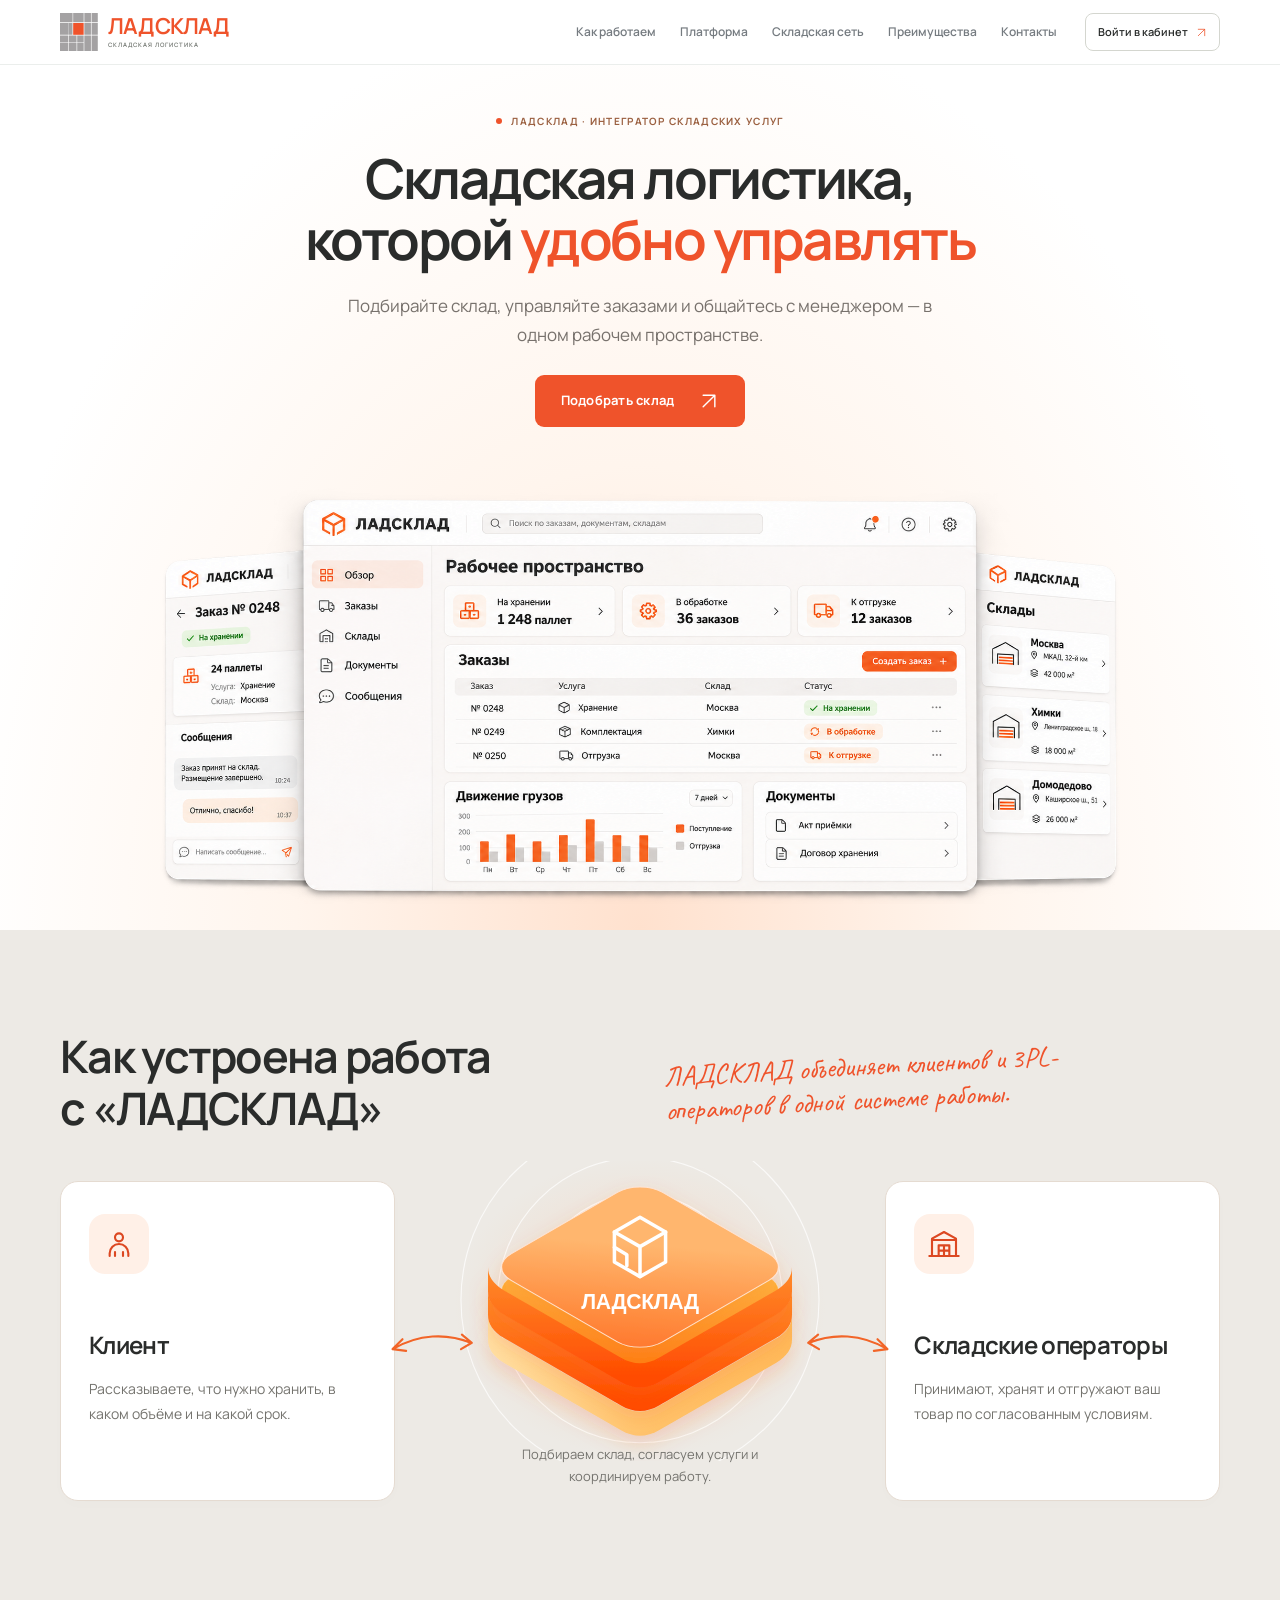
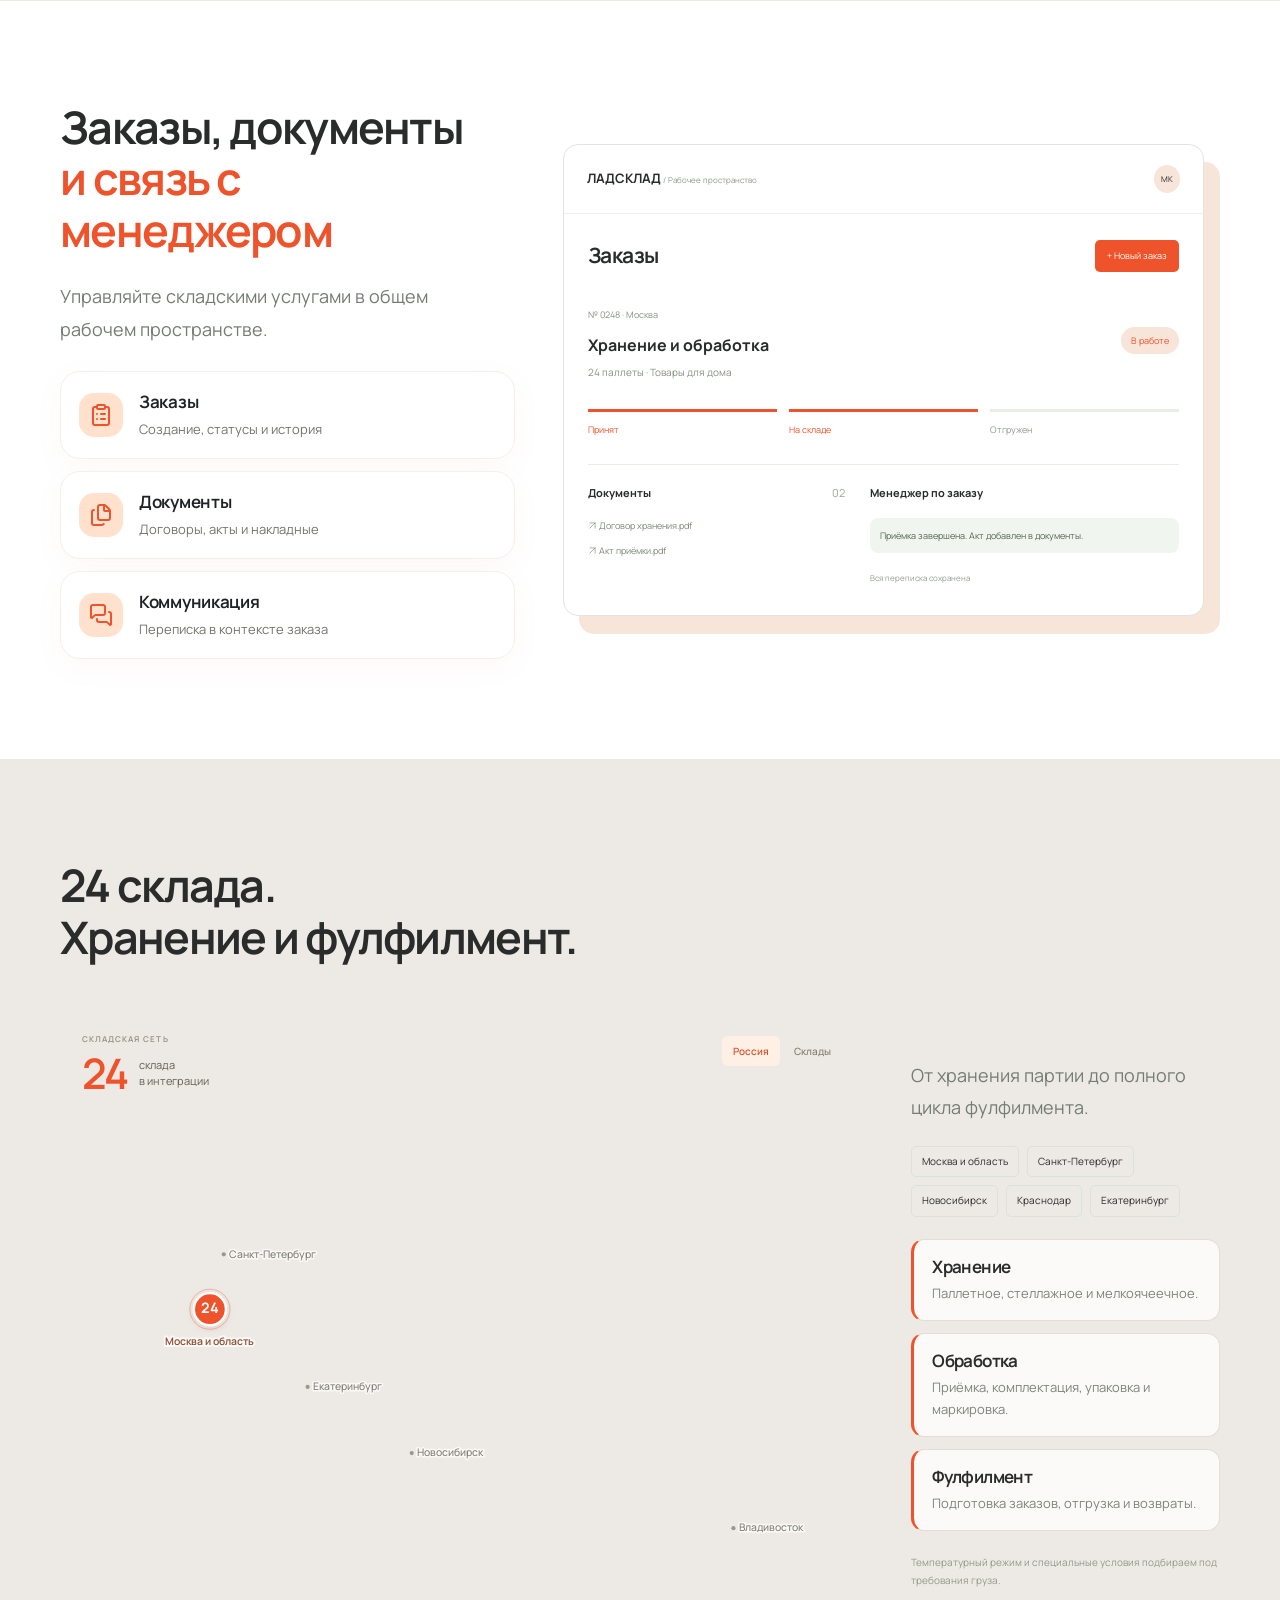
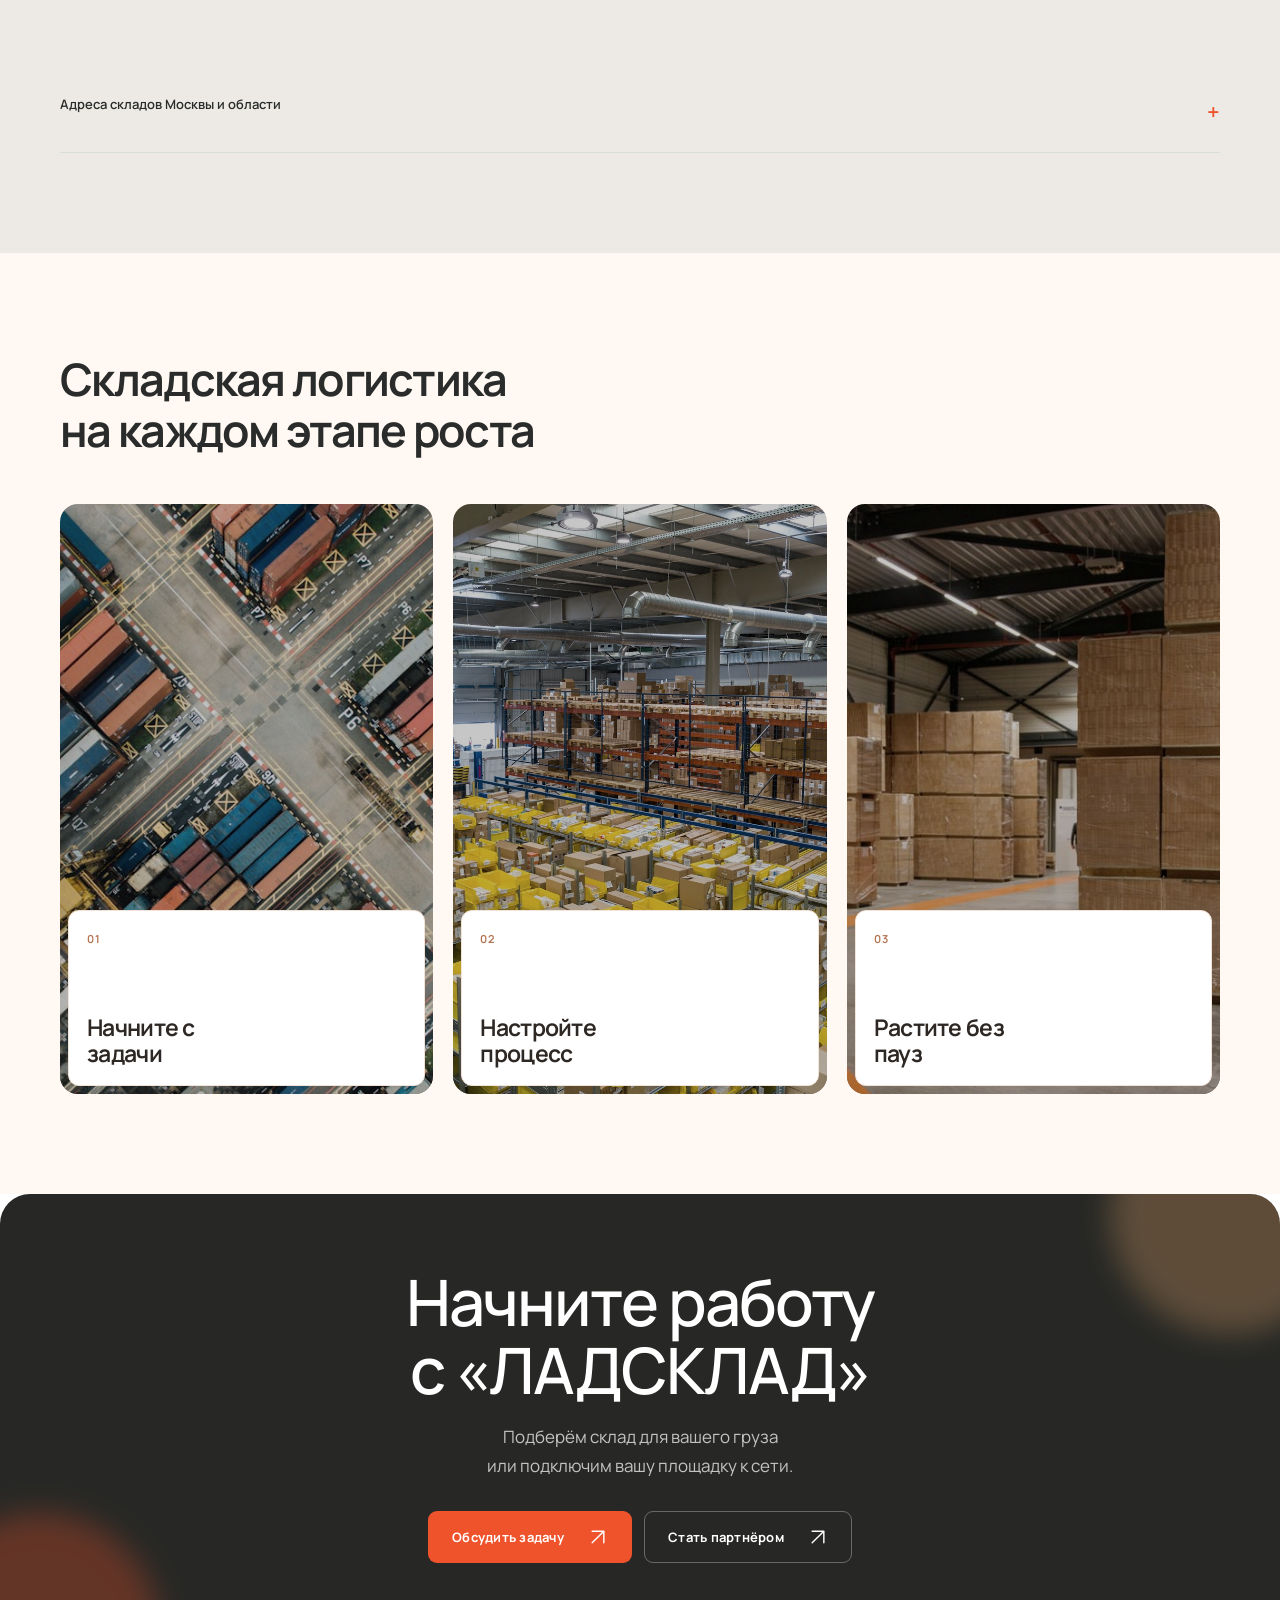
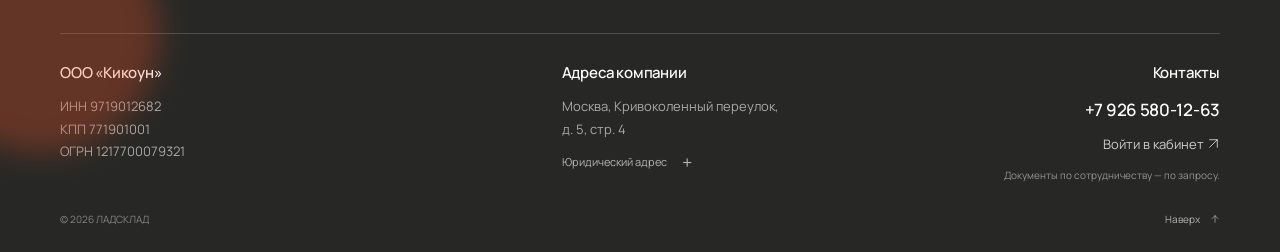
==== commit 06089f21: "Increase mobile section spacing and remove map caption" ====
--- a/index.html
+++ b/index.html
@@ -19,11 +19,13 @@
 <link rel="stylesheet" href="orange-refinements.css?v=flow-bidirectional">
 <script src="header-effects.js?v=1" defer></script>
 <link rel="stylesheet" href="hero-variants.css?v=panels-left">
-<link rel="stylesheet" href="warehouse-dot-map.css?v=direct-markers">
-<link rel="stylesheet" href="layout-grid.css?v=1">
+<link rel="stylesheet" href="warehouse-dot-map.css?v=larger-region">
+<link rel="stylesheet" href="layout-grid.css?v=mobile-section-spacing">
 <script src="assets/warehouse-map-data.js?v=1" defer></script>
-<script src="warehouse-dot-map.js?v=direct-markers" defer></script>
+<script src="warehouse-dot-map.js?v=larger-region" defer></script>
 <link rel="stylesheet" href="arrow-icons.css?v=1">
+<link rel="stylesheet" href="site-reveal.css?v=1">
+<script src="site-reveal.js?v=1" defer></script>
 </head>
 <body id="top" class="rocket-page palette-page palette-orange">
   <a class="skip-link" href="#main">Перейти к содержанию</a>
@@ -65,15 +67,13 @@
 <div class="warehouse-map-card" data-map-card role="region" aria-label="Информация о складе" hidden>
       <button type="button" data-map-card-close aria-label="Закрыть карточку склада">×</button>
       <strong data-map-card-title tabindex="-1"></strong><p data-map-card-address></p>
-      <small>Ориентировочное расположение по адресу</small>
       <a href="https://yandex.ru/maps/" target="_blank" rel="noopener noreferrer">Найти адрес на Яндекс Картах <svg class="ui-arrow" xmlns="http://www.w3.org/2000/svg" viewBox="0 0 24 24" width="20" height="20" fill="none" stroke="currentColor" stroke-width="1.7" stroke-linecap="round" stroke-linejoin="round" aria-hidden="true" focusable="false"><path d="M5 19 19 5M5 5h14v14"/></svg></a>
     </div>
   </div>
   <div class="warehouse-map-footer">
-    <p class="warehouse-map-note">Москва и Московская область · расположение точек ориентировочное</p>
     <noscript><p class="warehouse-map-note">Для интерактивной карты включите JavaScript. Адреса складов доступны в списке ниже.</p></noscript>
   </div>
-</div><div class="s-network-copy"><p class="s-lead">От хранения партии до полного цикла фулфилмента.</p><div class="s-cities"><span>Москва и область</span><span>Санкт-Петербург</span><span>Новосибирск</span><span>Краснодар</span><span>Екатеринбург</span></div><div class="s-services"><article><h3>Хранение</h3><p>Паллетное, стеллажное и мелкоячеечное.</p></article><article><h3>Обработка</h3><p>Приёмка, комплектация, упаковка и маркировка.</p></article><article><h3>Фулфилмент</h3><p>Подготовка заказов, отгрузка и возвраты.</p></article></div><p class="s-note">Температурный режим и специальные условия подбираем под требования груза.</p></div></div><details class="s-addresses"><summary>Адреса складов Москвы и области <span aria-hidden="true">+</span></summary><ul><li><a href="https://yandex.ru/maps/?text=%D0%9C%D0%BE%D1%81%D0%BA%D0%B2%D0%B0%2C%20%D1%83%D0%BB.%20%D0%9F%D0%BE%D0%BB%D1%8F%D0%BD%D1%8B%2050%20%D1%81%D1%82%D1%80.1" target="_blank" rel="noopener noreferrer" title="Открыть адрес на Яндекс Картах">Москва, ул. Поляны 50 стр.1<span>Яндекс Карты <svg class="ui-arrow" xmlns="http://www.w3.org/2000/svg" viewBox="0 0 24 24" width="20" height="20" fill="none" stroke="currentColor" stroke-width="1.7" stroke-linecap="round" stroke-linejoin="round" aria-hidden="true" focusable="false"><path d="M5 19 19 5M5 5h14v14"/></svg></span></a></li><li><a href="https://yandex.ru/maps/?text=%D0%9C%D0%BE%D1%81%D0%BA%D0%B2%D0%B0%2C%20%D0%B4%D0%B5%D1%80.%20%D0%A1%D0%B0%D0%BB%D0%B0%D1%80%D1%8C%D0%B5%D0%B2%D0%BE%20%D0%B2%D0%BB%201%20%D1%81.2" target="_blank" rel="noopener noreferrer" title="Открыть адрес на Яндекс Картах">Москва, дер. Саларьево вл 1 с.2<span>Яндекс Карты <svg class="ui-arrow" xmlns="http://www.w3.org/2000/svg" viewBox="0 0 24 24" width="20" height="20" fill="none" stroke="currentColor" stroke-width="1.7" stroke-linecap="round" stroke-linejoin="round" aria-hidden="true" focusable="false"><path d="M5 19 19 5M5 5h14v14"/></svg></span></a></li><li><a href="https://yandex.ru/maps/?text=%D0%A5%D0%B8%D0%BC%D0%BA%D0%B8%2C%20%D0%B4%D0%B5%D1%80.%20%D0%9F%D0%BE%D0%B4%D0%BE%D0%BB%D0%B8%D0%BD%D0%BE%20%D0%9F%D1%80%D0%BE%D0%BC%D1%8B%D1%88%D0%BB%D0%B5%D0%BD%D0%BD%D0%B0%D1%8F%20%D0%B7%D0%BE%D0%BD%D0%B0%2C%202%D0%91" target="_blank" rel="noopener noreferrer" title="Открыть адрес на Яндекс Картах">Химки, дер. Подолино Промышленная зона, 2Б<span>Яндекс Карты <svg class="ui-arrow" xmlns="http://www.w3.org/2000/svg" viewBox="0 0 24 24" width="20" height="20" fill="none" stroke="currentColor" stroke-width="1.7" stroke-linecap="round" stroke-linejoin="round" aria-hidden="true" focusable="false"><path d="M5 19 19 5M5 5h14v14"/></svg></span></a></li><li><a href="https://yandex.ru/maps/?text=%D0%A5%D0%B8%D0%BC%D0%BA%D0%B8%2C%20%D0%9B%D0%B5%D0%BD%D0%B8%D0%BD%D0%B3%D1%80%D0%B0%D0%B4%D1%81%D0%BA%D0%BE%D0%B5%20%D1%88%D0%BE%D1%81%D1%81%D0%B5%2C%2034%D0%BA%D0%BC%2C%20%D1%81%D1%82%D1%80.21" target="_blank" rel="noopener noreferrer" title="Открыть адрес на Яндекс Картах">Химки, Ленинградское шоссе, 34км, стр.21<span>Яндекс Карты <svg class="ui-arrow" xmlns="http://www.w3.org/2000/svg" viewBox="0 0 24 24" width="20" height="20" fill="none" stroke="currentColor" stroke-width="1.7" stroke-linecap="round" stroke-linejoin="round" aria-hidden="true" focusable="false"><path d="M5 19 19 5M5 5h14v14"/></svg></span></a></li><li><a href="https://yandex.ru/maps/?text=%D0%9C%D1%8B%D1%82%D0%B8%D1%89%D0%B8%2C%20%D0%A5%D0%BB%D0%B5%D0%B1%D0%BE%D0%B7%D0%B0%D0%B2%D0%BE%D0%B4%D1%81%D0%BA%D0%B0%D1%8F%20%D1%83%D0%BB%D0%B8%D1%86%D0%B0%2C%204%D1%812%D0%90" target="_blank" rel="noopener noreferrer" title="Открыть адрес на Яндекс Картах">Мытищи, Хлебозаводская улица, 4с2А<span>Яндекс Карты <svg class="ui-arrow" xmlns="http://www.w3.org/2000/svg" viewBox="0 0 24 24" width="20" height="20" fill="none" stroke="currentColor" stroke-width="1.7" stroke-linecap="round" stroke-linejoin="round" aria-hidden="true" focusable="false"><path d="M5 19 19 5M5 5h14v14"/></svg></span></a></li><li><a href="https://yandex.ru/maps/?text=%D0%92%D0%B8%D0%B4%D0%BD%D0%BE%D0%B5%2C%20%D0%A1%D0%B5%D0%B2%D0%B5%D1%80%D0%BD%D0%B0%D1%8F%20%D0%BF%D1%80%D0%BE%D0%BC%D0%B7%D0%BE%D0%BD%D0%B0" target="_blank" rel="noopener noreferrer" title="Открыть адрес на Яндекс Картах">Видное, Северная промзона<span>Яндекс Карты <svg class="ui-arrow" xmlns="http://www.w3.org/2000/svg" viewBox="0 0 24 24" width="20" height="20" fill="none" stroke="currentColor" stroke-width="1.7" stroke-linecap="round" stroke-linejoin="round" aria-hidden="true" focusable="false"><path d="M5 19 19 5M5 5h14v14"/></svg></span></a></li><li><a href="https://yandex.ru/maps/?text=%D0%9E%D0%B4%D0%B8%D0%BD%D1%86%D0%BE%D0%B2%D0%BE%2C%20%D0%92%D0%BD%D1%83%D0%BA%D0%BE%D0%B2%D1%81%D0%BA%D0%B0%D1%8F%20%D1%83%D0%BB%D0%B8%D1%86%D0%B0%2C" target="_blank" rel="noopener noreferrer" title="Открыть адрес на Яндекс Картах">Одинцово, Внуковская улица,<span>Яндекс Карты <svg class="ui-arrow" xmlns="http://www.w3.org/2000/svg" viewBox="0 0 24 24" width="20" height="20" fill="none" stroke="currentColor" stroke-width="1.7" stroke-linecap="round" stroke-linejoin="round" aria-hidden="true" focusable="false"><path d="M5 19 19 5M5 5h14v14"/></svg></span></a></li><li><a href="https://yandex.ru/maps/?text=%D0%94%D0%BE%D0%BC%D0%BE%D0%B4%D0%B5%D0%B4%D0%BE%D0%B2%D0%BE%2C%20%D0%BC%D0%B8%D0%BA%D1%80%D0%BE%D1%80%D0%B0%D0%B9%D0%BE%D0%BD%20%D0%91%D0%B5%D0%BB%D1%8B%D0%B5%20%D0%A1%D1%82%D0%BE%D0%BB%D0%B1%D1%8B" target="_blank" rel="noopener noreferrer" title="Открыть адрес на Яндекс Картах">Домодедово, микрорайон Белые Столбы<span>Яндекс Карты <svg class="ui-arrow" xmlns="http://www.w3.org/2000/svg" viewBox="0 0 24 24" width="20" height="20" fill="none" stroke="currentColor" stroke-width="1.7" stroke-linecap="round" stroke-linejoin="round" aria-hidden="true" focusable="false"><path d="M5 19 19 5M5 5h14v14"/></svg></span></a></li><li><a href="https://yandex.ru/maps/?text=%D0%94%D0%BC%D0%B8%D1%82%D1%80%D0%BE%D0%B2%2C%20%D1%83%D0%BB.%202-%D1%8F%20%D0%9B%D0%B5%D0%B2%D0%BE%D0%BD%D0%B0%D0%B1%D0%B5%D1%80%D0%B5%D0%B6%D0%BD%D0%B0%D1%8F%2C%20%D0%B2%D0%BB.20" target="_blank" rel="noopener noreferrer" title="Открыть адрес на Яндекс Картах">Дмитров, ул. 2-я Левонабережная, вл.20<span>Яндекс Карты <svg class="ui-arrow" xmlns="http://www.w3.org/2000/svg" viewBox="0 0 24 24" width="20" height="20" fill="none" stroke="currentColor" stroke-width="1.7" stroke-linecap="round" stroke-linejoin="round" aria-hidden="true" focusable="false"><path d="M5 19 19 5M5 5h14v14"/></svg></span></a></li><li><a href="https://yandex.ru/maps/?text=%D0%94%D0%BC%D0%B8%D1%82%D1%80%D0%BE%D0%B2%D1%81%D0%BA%D0%BE%D0%B5%20%D0%B3%D0%BE%D1%80%D0%BE%D0%B4%D1%81%D0%BA%D0%BE%D0%B5%20%D0%BF%D0%BE%D1%81%D0%B5%D0%BB%D0%B5%D0%BD%D0%B8%D0%B5%2C%20%D0%BF%D0%BE%D1%81%D0%B5%D0%BB%D0%BE%D0%BA%20%D0%B4%D0%BE%D0%BC%D0%B0%20%D0%BE%D1%82%D0%B4%D1%8B%D1%85%D0%B0%20%22%D0%93%D0%BE%D1%80%D0%BA%D0%B8%22%204%D0%BA%D0%BC%20%D0%BE%D1%82%20%D0%A6%D0%9A%D0%90%D0%94%20%2846%D0%9D-01133%29%2C%207%D0%BA%D0%BC%20%D0%BE%D1%82%20%D0%94%D0%BC%D0%B8%D1%82%D1%80%D0%BE%D0%B2%D1%81%D0%BA%D0%BE%D0%B3%D0%BE%20%D1%88%D0%BE%D1%81%D1%81%D0%B5%20%28%D1%82%D1%80%D0%B0%D1%81%D1%81%D0%B0%20%D0%90-104%29" target="_blank" rel="noopener noreferrer" title="Открыть адрес на Яндекс Картах">Дмитровское городское поселение, поселок дома отдыха &quot;Горки&quot; 4км от ЦКАД (46Н-01133), 7км от Дмитровского шоссе (трасса А-104)<span>Яндекс Карты <svg class="ui-arrow" xmlns="http://www.w3.org/2000/svg" viewBox="0 0 24 24" width="20" height="20" fill="none" stroke="currentColor" stroke-width="1.7" stroke-linecap="round" stroke-linejoin="round" aria-hidden="true" focusable="false"><path d="M5 19 19 5M5 5h14v14"/></svg></span></a></li><li><a href="https://yandex.ru/maps/?text=%D0%94%D0%BC%D0%B8%D1%82%D1%80%D0%BE%D0%B2%2C%202-%D0%B0%D1%8F%20%D0%9B%D0%B5%D0%B2%D0%BE%D0%BD%D0%B0%D0%B1%D0%B5%D1%80%D0%B5%D0%B6%D0%BD%D0%B0%D1%8F%20%D1%83%D0%BB.%2C%20%D0%B4%D0%BE%D0%BC%2012%20%28%D0%BF%D0%B5%D1%80%D0%B5%D1%81%D0%B5%D1%87%D0%B5%D0%BD%D0%B8%D0%B5%20%D0%90-108%20%D0%B8%20%D0%94%D0%BC%D0%B8%D1%82%D1%80%D0%BE%D0%B2%D1%81%D0%BA%D0%BE%D0%B3%D0%BE%20%D1%88.%29" target="_blank" rel="noopener noreferrer" title="Открыть адрес на Яндекс Картах">Дмитров, 2-ая Левонабережная ул., дом 12 (пересечение А-108 и Дмитровского ш.)<span>Яндекс Карты <svg class="ui-arrow" xmlns="http://www.w3.org/2000/svg" viewBox="0 0 24 24" width="20" height="20" fill="none" stroke="currentColor" stroke-width="1.7" stroke-linecap="round" stroke-linejoin="round" aria-hidden="true" focusable="false"><path d="M5 19 19 5M5 5h14v14"/></svg></span></a></li><li><a href="https://yandex.ru/maps/?text=%D0%A1%D0%BE%D0%BB%D0%BD%D0%B5%D1%87%D0%BD%D0%BE%D0%B3%D0%BE%D1%80%D1%81%D0%BA%2C%20%D1%82%D0%B5%D1%80%D1%80%D0%B8%D1%82%D0%BE%D1%80%D0%B8%D0%B0%D0%BB%D1%8C%D0%BD%D0%BE%D0%B5%20%D1%83%D0%BF%D1%80%D0%B0%D0%B2%D0%BB%D0%B5%D0%BD%D0%B8%D0%B5%20%D0%A1%D0%BC%D0%B8%D1%80%D0%BD%D0%BE%D0%B2%D1%81%D0%BA%D0%BE%D0%B5" target="_blank" rel="noopener noreferrer" title="Открыть адрес на Яндекс Картах">Солнечногорск, территориальное управление Смирновское<span>Яндекс Карты <svg class="ui-arrow" xmlns="http://www.w3.org/2000/svg" viewBox="0 0 24 24" width="20" height="20" fill="none" stroke="currentColor" stroke-width="1.7" stroke-linecap="round" stroke-linejoin="round" aria-hidden="true" focusable="false"><path d="M5 19 19 5M5 5h14v14"/></svg></span></a></li><li><a href="https://yandex.ru/maps/?text=%D0%A5%D0%B8%D0%BC%D0%BA%D0%B8%2C%20%D0%BA%D0%B2%D0%B0%D1%80%D1%82%D0%B0%D0%BB%20%D0%9A%D0%BB%D1%8F%D0%B7%D1%8C%D0%BC%D0%B0%2C%D1%81%D1%82%D1%80%D0%BE%D0%B5%D0%BD%D0%B8%D0%B5%2014%D0%9D" target="_blank" rel="noopener noreferrer" title="Открыть адрес на Яндекс Картах">Химки, квартал Клязьма,строение 14Н<span>Яндекс Карты <svg class="ui-arrow" xmlns="http://www.w3.org/2000/svg" viewBox="0 0 24 24" width="20" height="20" fill="none" stroke="currentColor" stroke-width="1.7" stroke-linecap="round" stroke-linejoin="round" aria-hidden="true" focusable="false"><path d="M5 19 19 5M5 5h14v14"/></svg></span></a></li><li><a href="https://yandex.ru/maps/?text=%D0%9C%D1%8B%D1%82%D0%B8%D1%89%D0%B8%2C%20%D0%92%D0%BE%D0%BB%D0%BA%D0%BE%D0%B2%D1%81%D0%BA%D0%BE%D0%B5%20%D1%88%D0%BE%D1%81%D1%81%D0%B5%205%D0%90%20%D1%81%D1%82%D1%80.%203" target="_blank" rel="noopener noreferrer" title="Открыть адрес на Яндекс Картах">Мытищи, Волковское шоссе 5А стр. 3<span>Яндекс Карты <svg class="ui-arrow" xmlns="http://www.w3.org/2000/svg" viewBox="0 0 24 24" width="20" height="20" fill="none" stroke="currentColor" stroke-width="1.7" stroke-linecap="round" stroke-linejoin="round" aria-hidden="true" focusable="false"><path d="M5 19 19 5M5 5h14v14"/></svg></span></a></li><li><a href="https://yandex.ru/maps/?text=%D0%9C%D1%8B%D1%82%D0%B8%D1%89%D0%B8%D0%BD%D1%81%D0%BA%D0%B8%D0%B9%20%D1%80%D0%B0%D0%B9%D0%BE%D0%BD%2C%20%D1%81%D0%B5%D0%BB%D1%8C%D1%81%D0%BA%D0%BE%D0%B5%20%D0%BF%D0%BE%D1%81%D0%B5%D0%BB%D0%B5%D0%BD%D0%B8%D0%B5%20%D0%A4%D0%B5%D0%B4%D0%BE%D1%81%D0%BA%D0%B8%D0%BD%D1%81%D0%BA%D0%BE%D0%B5%2C%20%D0%B4.%20%D0%9D%D0%BE%D0%B2%D0%BE%D1%81%D0%B5%D0%BB%D1%8C%D1%86%D0%B5%D0%B2%D0%BE" target="_blank" rel="noopener noreferrer" title="Открыть адрес на Яндекс Картах">Мытищинский район, сельское поселение Федоскинское, д. Новосельцево<span>Яндекс Карты <svg class="ui-arrow" xmlns="http://www.w3.org/2000/svg" viewBox="0 0 24 24" width="20" height="20" fill="none" stroke="currentColor" stroke-width="1.7" stroke-linecap="round" stroke-linejoin="round" aria-hidden="true" focusable="false"><path d="M5 19 19 5M5 5h14v14"/></svg></span></a></li><li><a href="https://yandex.ru/maps/?text=%D0%A9%D1%91%D0%BB%D0%BA%D0%BE%D0%B2%D0%BE%2C%20%D0%B4.%20%D0%9C%D0%BE%D0%BD%D0%BE%D1%81%D0%B5%D0%B5%D0%B2%D0%BE%2C%2024%D0%B1" target="_blank" rel="noopener noreferrer" title="Открыть адрес на Яндекс Картах">Щёлково, д. Моносеево, 24б<span>Яндекс Карты <svg class="ui-arrow" xmlns="http://www.w3.org/2000/svg" viewBox="0 0 24 24" width="20" height="20" fill="none" stroke="currentColor" stroke-width="1.7" stroke-linecap="round" stroke-linejoin="round" aria-hidden="true" focusable="false"><path d="M5 19 19 5M5 5h14v14"/></svg></span></a></li><li><a href="https://yandex.ru/maps/?text=%D0%9C%D0%BE%D1%81%D0%BA%D0%BE%D0%B2%D1%81%D0%BA%D0%B0%D1%8F%20%D0%BE%D0%B1%D0%BB%D0%B0%D1%81%D1%82%D1%8C%2C%20%D0%A2%D0%B0%D0%BB%D0%B4%D0%BE%D0%BC%D1%81%D0%BA%D0%B8%D0%B9%20%D1%80-%D0%BD%2C%20%D0%BF%D0%B3%D1%82%20%D0%97%D0%B0%D0%BF%D1%80%D1%83%D0%B4%D0%BD%D1%8F%2C%20%D1%83%D0%BB.%20%D0%9B%D0%B5%D0%BD%D0%B8%D0%BD%D0%B0%2C%20%D0%B4%201" target="_blank" rel="noopener noreferrer" title="Открыть адрес на Яндекс Картах">Московская область, Талдомский р-н, пгт Запрудня, ул. Ленина, д 1<span>Яндекс Карты <svg class="ui-arrow" xmlns="http://www.w3.org/2000/svg" viewBox="0 0 24 24" width="20" height="20" fill="none" stroke="currentColor" stroke-width="1.7" stroke-linecap="round" stroke-linejoin="round" aria-hidden="true" focusable="false"><path d="M5 19 19 5M5 5h14v14"/></svg></span></a></li><li><a href="https://yandex.ru/maps/?text=%D0%9C%D0%BE%D1%81%D0%BA%D0%BE%D0%B2%D1%81%D0%BA%D0%B0%D1%8F%20%D0%BE%D0%B1%D0%BB%D0%B0%D1%81%D1%82%D1%8C%2C%20%D0%9B%D0%B5%D0%BD%D0%B8%D0%BD%D1%81%D0%BA%D0%B8%D0%B9%20%D0%BC%D1%83%D0%BD%D0%B8%D1%86%D0%B8%D0%BF%D0%B0%D0%BB%D1%8C%D0%BD%D1%8B%D0%B9%D1%80%D0%B0%D0%B9%D0%BE%D0%BD%2C%20%D0%B3%D0%BE%D1%80%D0%BE%D0%B4%D1%81%D0%BA%D0%BE%D0%B5%20%D0%BF%D0%BE%D1%81%D0%B5%D0%BB%D0%B5%D0%BD%D0%B8%D0%B5%20%D0%93%D0%BE%D1%80%D0%BA%D0%B8%20%D0%9B%D0%B5%D0%BD%D0%B8%D0%BD%D1%81%D0%BA%D0%B8%D0%B5%2C%20%D0%9F%D1%80%D0%BE%D0%BC%D0%B7%D0%BE%D0%BD%D0%B0%20%C2%AB%D0%A2%D0%B5%D1%85%D0%BD%D0%BE%D0%BF%D0%B0%D1%80%D0%BA%C2%BB%2C%20%D1%83%D0%BB.%20%D0%97%D0%B0%D0%BF%D0%B0%D0%B4%D0%BD%D0%B0%D1%8F%2C%20%D0%B7%D0%B5%D0%BC%D0%B5%D0%BB%D1%8C%D0%BD%D1%8B%D0%B9%20%D1%83%D1%87%D0%B0%D1%81%D1%82%D0%BE%D0%BA%2019." target="_blank" rel="noopener noreferrer" title="Открыть адрес на Яндекс Картах">Московская область, Ленинский муниципальныйрайон, городское поселение Горки Ленинские, Промзона «Технопарк», ул. Западная, земельный участок 19.<span>Яндекс Карты <svg class="ui-arrow" xmlns="http://www.w3.org/2000/svg" viewBox="0 0 24 24" width="20" height="20" fill="none" stroke="currentColor" stroke-width="1.7" stroke-linecap="round" stroke-linejoin="round" aria-hidden="true" focusable="false"><path d="M5 19 19 5M5 5h14v14"/></svg></span></a></li><li><a href="https://yandex.ru/maps/?text=%D0%98%D1%81%D1%82%D1%80%D0%B0%2C%20%D0%B4.%20%D0%94%D0%B0%D0%B2%D1%8B%D0%B4%D0%BE%D0%B2%D1%81%D0%BA%D0%BE%D0%B5%2C%20%D0%B8%D0%BD%D0%B4%D1%83%D1%81%D1%82%D1%80%D0%B8%D0%B0%D0%BB%D1%8C%D0%BD%D1%8B%D0%B9%20%D0%BF%D0%B0%D1%80%D0%BA%20%D0%9A%D1%83%D0%BB%D0%BE%D0%BD-%D0%98%D1%81%D1%82%D1%80%D0%B0" target="_blank" rel="noopener noreferrer" title="Открыть адрес на Яндекс Картах">Истра, д. Давыдовское, индустриальный парк Кулон-Истра<span>Яндекс Карты <svg class="ui-arrow" xmlns="http://www.w3.org/2000/svg" viewBox="0 0 24 24" width="20" height="20" fill="none" stroke="currentColor" stroke-width="1.7" stroke-linecap="round" stroke-linejoin="round" aria-hidden="true" focusable="false"><path d="M5 19 19 5M5 5h14v14"/></svg></span></a></li><li><a href="https://yandex.ru/maps/?text=%D0%9D%D0%BE%D0%B3%D0%B8%D0%BD%D1%81%D0%BA%2C%20%D1%80.%D0%BF.%20%D0%9E%D0%B1%D1%83%D1%85%D0%BE%D0%B2%D0%BE%2C%20%22%D0%90%D1%82%D0%BB%D0%B0%D0%BD%D1%82-%D0%9F%D0%B0%D1%80%D0%BA%22" target="_blank" rel="noopener noreferrer" title="Открыть адрес на Яндекс Картах">Ногинск, р.п. Обухово, &quot;Атлант-Парк&quot;<span>Яндекс Карты <svg class="ui-arrow" xmlns="http://www.w3.org/2000/svg" viewBox="0 0 24 24" width="20" height="20" fill="none" stroke="currentColor" stroke-width="1.7" stroke-linecap="round" stroke-linejoin="round" aria-hidden="true" focusable="false"><path d="M5 19 19 5M5 5h14v14"/></svg></span></a></li><li><a href="https://yandex.ru/maps/?text=%D0%A1%D0%BA%D0%BB%D0%B0%D0%B4%20%22%D0%A1%D1%8B%D0%BD%D0%BA%D0%BE%D0%B2%D0%BE%22%20%D1%82%D0%B5%D0%BF%D0%BB%D1%8B%D0%B9%20%D1%81%D0%BA%D0%BB%D0%B0%D0%B4%20%D0%BA%D0%BB%D0%B0%D1%81%D1%81%D0%B0%20%22%D0%90%22%20%D0%BD%D0%B0%20%D0%A1%D0%B8%D0%BC%D1%84%D0%B5%D1%80%D0%BE%D0%BF%D0%BE%D0%BB%D1%8C%D1%81%D0%BA%D0%BE%D0%BC%20%D1%88%D0%BE%D1%81%D1%81%D0%B5" target="_blank" rel="noopener noreferrer" title="Открыть адрес на Яндекс Картах">Склад &quot;Сынково&quot; теплый склад класса &quot;А&quot; на Симферопольском шоссе<span>Яндекс Карты <svg class="ui-arrow" xmlns="http://www.w3.org/2000/svg" viewBox="0 0 24 24" width="20" height="20" fill="none" stroke="currentColor" stroke-width="1.7" stroke-linecap="round" stroke-linejoin="round" aria-hidden="true" focusable="false"><path d="M5 19 19 5M5 5h14v14"/></svg></span></a></li><li><a href="https://yandex.ru/maps/?text=%D0%94%D0%BE%D0%BC%D0%BE%D0%B4%D0%B5%D0%B4%D0%BE%D0%B2%D0%BE%2C%20%D1%82%D0%B5%D1%80%D1%80%D0%B8%D1%82%D0%BE%D1%80%D0%B8%D1%8F%20%D0%B2%D0%BB%D0%B0%D0%B4%D0%B5%D0%BD%D0%B8%D1%8F%20%D1%81%D0%BA%D0%BB%D0%B0%D0%B4%D1%8B%20104%20%D0%AE%D0%B6%D0%BD%D1%8B%D0%B5%20%D0%B2%D0%BE%D1%80%D0%BE%D1%82%D0%B0" target="_blank" rel="noopener noreferrer" title="Открыть адрес на Яндекс Картах">Домодедово, территория владения склады 104 Южные ворота<span>Яндекс Карты <svg class="ui-arrow" xmlns="http://www.w3.org/2000/svg" viewBox="0 0 24 24" width="20" height="20" fill="none" stroke="currentColor" stroke-width="1.7" stroke-linecap="round" stroke-linejoin="round" aria-hidden="true" focusable="false"><path d="M5 19 19 5M5 5h14v14"/></svg></span></a></li><li><a href="https://yandex.ru/maps/?text=%D0%98%D1%81%D1%82%D1%80%D0%B0%2C%20%D0%B4.%20%D0%9B%D0%B5%D1%88%D0%BA%D0%BE%D0%B2%D0%BE%2C%20%D1%81%D1%82%D1%80.%20241" target="_blank" rel="noopener noreferrer" title="Открыть адрес на Яндекс Картах">Истра, д. Лешково, стр. 241<span>Яндекс Карты <svg class="ui-arrow" xmlns="http://www.w3.org/2000/svg" viewBox="0 0 24 24" width="20" height="20" fill="none" stroke="currentColor" stroke-width="1.7" stroke-linecap="round" stroke-linejoin="round" aria-hidden="true" focusable="false"><path d="M5 19 19 5M5 5h14v14"/></svg></span></a></li><li><a href="https://yandex.ru/maps/?text=%D0%9F%D0%B8%D1%89%D0%B5%D0%B2%D0%BE%D0%B9%20%D1%81%D0%BA%D0%BB%D0%B0%D0%B4%20%D0%B4%D0%BE%20-18%20%D0%B2%20%D0%B3.%20%D0%A5%D0%B8%D0%BC%D0%BA%D0%B8%2C%20%D1%83%D0%BB.%20%D0%97%D0%B0%D0%B2%D0%BE%D0%B4%D1%81%D0%BA%D0%B0%D1%8F%20%D0%B4.%209%D0%B0" target="_blank" rel="noopener noreferrer" title="Открыть адрес на Яндекс Картах">Пищевой склад до -18 в г. Химки, ул. Заводская д. 9а<span>Яндекс Карты <svg class="ui-arrow" xmlns="http://www.w3.org/2000/svg" viewBox="0 0 24 24" width="20" height="20" fill="none" stroke="currentColor" stroke-width="1.7" stroke-linecap="round" stroke-linejoin="round" aria-hidden="true" focusable="false"><path d="M5 19 19 5M5 5h14v14"/></svg></span></a></li></ul></details></div></section>
+</div><div class="s-network-copy"><p class="s-lead">От хранения партии до полного цикла фулфилмента.</p><div class="s-cities"><span>Москва и область</span><span>Санкт-Петербург</span><span>Новосибирск</span><span>Краснодар</span><span>Екатеринбург</span></div><div class="s-services"><article><h3>Хранение</h3><p>Паллетное, стеллажное и мелкоячеечное.</p></article><article><h3>Обработка</h3><p>Приёмка, комплектация, упаковка и маркировка.</p></article><article><h3>Фулфилмент</h3><p>Подготовка заказов, отгрузка и возвраты.</p></article></div><p class="s-note">Температурный режим и специальные условия подбираем под требования груза.</p></div></div><details class="s-addresses"><summary>Адреса складов Москвы и области <span aria-hidden="true">+</span></summary><ul><li><a href="https://yandex.ru/maps/?text=%D0%9C%D0%BE%D1%81%D0%BA%D0%B2%D0%B0%2C%20%D1%83%D0%BB.%20%D0%9F%D0%BE%D0%BB%D1%8F%D0%BD%D1%8B%2050%20%D1%81%D1%82%D1%80.1" target="_blank" rel="noopener noreferrer" title="Открыть адрес на Яндекс Картах">Москва, ул. Поляны 50 стр.1 <svg class="ui-arrow" xmlns="http://www.w3.org/2000/svg" viewBox="0 0 24 24" width="20" height="20" fill="none" stroke="currentColor" stroke-width="1.7" stroke-linecap="round" stroke-linejoin="round" aria-hidden="true" focusable="false"><path d="M5 19 19 5M5 5h14v14"/></svg></a></li><li><a href="https://yandex.ru/maps/?text=%D0%9C%D0%BE%D1%81%D0%BA%D0%B2%D0%B0%2C%20%D0%B4%D0%B5%D1%80.%20%D0%A1%D0%B0%D0%BB%D0%B0%D1%80%D1%8C%D0%B5%D0%B2%D0%BE%20%D0%B2%D0%BB%201%20%D1%81.2" target="_blank" rel="noopener noreferrer" title="Открыть адрес на Яндекс Картах">Москва, дер. Саларьево вл 1 с.2 <svg class="ui-arrow" xmlns="http://www.w3.org/2000/svg" viewBox="0 0 24 24" width="20" height="20" fill="none" stroke="currentColor" stroke-width="1.7" stroke-linecap="round" stroke-linejoin="round" aria-hidden="true" focusable="false"><path d="M5 19 19 5M5 5h14v14"/></svg></a></li><li><a href="https://yandex.ru/maps/?text=%D0%A5%D0%B8%D0%BC%D0%BA%D0%B8%2C%20%D0%B4%D0%B5%D1%80.%20%D0%9F%D0%BE%D0%B4%D0%BE%D0%BB%D0%B8%D0%BD%D0%BE%20%D0%9F%D1%80%D0%BE%D0%BC%D1%8B%D1%88%D0%BB%D0%B5%D0%BD%D0%BD%D0%B0%D1%8F%20%D0%B7%D0%BE%D0%BD%D0%B0%2C%202%D0%91" target="_blank" rel="noopener noreferrer" title="Открыть адрес на Яндекс Картах">Химки, дер. Подолино Промышленная зона, 2Б <svg class="ui-arrow" xmlns="http://www.w3.org/2000/svg" viewBox="0 0 24 24" width="20" height="20" fill="none" stroke="currentColor" stroke-width="1.7" stroke-linecap="round" stroke-linejoin="round" aria-hidden="true" focusable="false"><path d="M5 19 19 5M5 5h14v14"/></svg></a></li><li><a href="https://yandex.ru/maps/?text=%D0%A5%D0%B8%D0%BC%D0%BA%D0%B8%2C%20%D0%9B%D0%B5%D0%BD%D0%B8%D0%BD%D0%B3%D1%80%D0%B0%D0%B4%D1%81%D0%BA%D0%BE%D0%B5%20%D1%88%D0%BE%D1%81%D1%81%D0%B5%2C%2034%D0%BA%D0%BC%2C%20%D1%81%D1%82%D1%80.21" target="_blank" rel="noopener noreferrer" title="Открыть адрес на Яндекс Картах">Химки, Ленинградское шоссе, 34км, стр.21 <svg class="ui-arrow" xmlns="http://www.w3.org/2000/svg" viewBox="0 0 24 24" width="20" height="20" fill="none" stroke="currentColor" stroke-width="1.7" stroke-linecap="round" stroke-linejoin="round" aria-hidden="true" focusable="false"><path d="M5 19 19 5M5 5h14v14"/></svg></a></li><li><a href="https://yandex.ru/maps/?text=%D0%9C%D1%8B%D1%82%D0%B8%D1%89%D0%B8%2C%20%D0%A5%D0%BB%D0%B5%D0%B1%D0%BE%D0%B7%D0%B0%D0%B2%D0%BE%D0%B4%D1%81%D0%BA%D0%B0%D1%8F%20%D1%83%D0%BB%D0%B8%D1%86%D0%B0%2C%204%D1%812%D0%90" target="_blank" rel="noopener noreferrer" title="Открыть адрес на Яндекс Картах">Мытищи, Хлебозаводская улица, 4с2А <svg class="ui-arrow" xmlns="http://www.w3.org/2000/svg" viewBox="0 0 24 24" width="20" height="20" fill="none" stroke="currentColor" stroke-width="1.7" stroke-linecap="round" stroke-linejoin="round" aria-hidden="true" focusable="false"><path d="M5 19 19 5M5 5h14v14"/></svg></a></li><li><a href="https://yandex.ru/maps/?text=%D0%92%D0%B8%D0%B4%D0%BD%D0%BE%D0%B5%2C%20%D0%A1%D0%B5%D0%B2%D0%B5%D1%80%D0%BD%D0%B0%D1%8F%20%D0%BF%D1%80%D0%BE%D0%BC%D0%B7%D0%BE%D0%BD%D0%B0" target="_blank" rel="noopener noreferrer" title="Открыть адрес на Яндекс Картах">Видное, Северная промзона <svg class="ui-arrow" xmlns="http://www.w3.org/2000/svg" viewBox="0 0 24 24" width="20" height="20" fill="none" stroke="currentColor" stroke-width="1.7" stroke-linecap="round" stroke-linejoin="round" aria-hidden="true" focusable="false"><path d="M5 19 19 5M5 5h14v14"/></svg></a></li><li><a href="https://yandex.ru/maps/?text=%D0%9E%D0%B4%D0%B8%D0%BD%D1%86%D0%BE%D0%B2%D0%BE%2C%20%D0%92%D0%BD%D1%83%D0%BA%D0%BE%D0%B2%D1%81%D0%BA%D0%B0%D1%8F%20%D1%83%D0%BB%D0%B8%D1%86%D0%B0%2C" target="_blank" rel="noopener noreferrer" title="Открыть адрес на Яндекс Картах">Одинцово, Внуковская улица, <svg class="ui-arrow" xmlns="http://www.w3.org/2000/svg" viewBox="0 0 24 24" width="20" height="20" fill="none" stroke="currentColor" stroke-width="1.7" stroke-linecap="round" stroke-linejoin="round" aria-hidden="true" focusable="false"><path d="M5 19 19 5M5 5h14v14"/></svg></a></li><li><a href="https://yandex.ru/maps/?text=%D0%94%D0%BE%D0%BC%D0%BE%D0%B4%D0%B5%D0%B4%D0%BE%D0%B2%D0%BE%2C%20%D0%BC%D0%B8%D0%BA%D1%80%D0%BE%D1%80%D0%B0%D0%B9%D0%BE%D0%BD%20%D0%91%D0%B5%D0%BB%D1%8B%D0%B5%20%D0%A1%D1%82%D0%BE%D0%BB%D0%B1%D1%8B" target="_blank" rel="noopener noreferrer" title="Открыть адрес на Яндекс Картах">Домодедово, микрорайон Белые Столбы <svg class="ui-arrow" xmlns="http://www.w3.org/2000/svg" viewBox="0 0 24 24" width="20" height="20" fill="none" stroke="currentColor" stroke-width="1.7" stroke-linecap="round" stroke-linejoin="round" aria-hidden="true" focusable="false"><path d="M5 19 19 5M5 5h14v14"/></svg></a></li><li><a href="https://yandex.ru/maps/?text=%D0%94%D0%BC%D0%B8%D1%82%D1%80%D0%BE%D0%B2%2C%20%D1%83%D0%BB.%202-%D1%8F%20%D0%9B%D0%B5%D0%B2%D0%BE%D0%BD%D0%B0%D0%B1%D0%B5%D1%80%D0%B5%D0%B6%D0%BD%D0%B0%D1%8F%2C%20%D0%B2%D0%BB.20" target="_blank" rel="noopener noreferrer" title="Открыть адрес на Яндекс Картах">Дмитров, ул. 2-я Левонабережная, вл.20 <svg class="ui-arrow" xmlns="http://www.w3.org/2000/svg" viewBox="0 0 24 24" width="20" height="20" fill="none" stroke="currentColor" stroke-width="1.7" stroke-linecap="round" stroke-linejoin="round" aria-hidden="true" focusable="false"><path d="M5 19 19 5M5 5h14v14"/></svg></a></li><li><a href="https://yandex.ru/maps/?text=%D0%94%D0%BC%D0%B8%D1%82%D1%80%D0%BE%D0%B2%D1%81%D0%BA%D0%BE%D0%B5%20%D0%B3%D0%BE%D1%80%D0%BE%D0%B4%D1%81%D0%BA%D0%BE%D0%B5%20%D0%BF%D0%BE%D1%81%D0%B5%D0%BB%D0%B5%D0%BD%D0%B8%D0%B5%2C%20%D0%BF%D0%BE%D1%81%D0%B5%D0%BB%D0%BE%D0%BA%20%D0%B4%D0%BE%D0%BC%D0%B0%20%D0%BE%D1%82%D0%B4%D1%8B%D1%85%D0%B0%20%22%D0%93%D0%BE%D1%80%D0%BA%D0%B8%22%204%D0%BA%D0%BC%20%D0%BE%D1%82%20%D0%A6%D0%9A%D0%90%D0%94%20%2846%D0%9D-01133%29%2C%207%D0%BA%D0%BC%20%D0%BE%D1%82%20%D0%94%D0%BC%D0%B8%D1%82%D1%80%D0%BE%D0%B2%D1%81%D0%BA%D0%BE%D0%B3%D0%BE%20%D1%88%D0%BE%D1%81%D1%81%D0%B5%20%28%D1%82%D1%80%D0%B0%D1%81%D1%81%D0%B0%20%D0%90-104%29" target="_blank" rel="noopener noreferrer" title="Открыть адрес на Яндекс Картах">Дмитровское городское поселение, поселок дома отдыха &quot;Горки&quot; 4км от ЦКАД (46Н-01133), 7км от Дмитровского шоссе (трасса А-104) <svg class="ui-arrow" xmlns="http://www.w3.org/2000/svg" viewBox="0 0 24 24" width="20" height="20" fill="none" stroke="currentColor" stroke-width="1.7" stroke-linecap="round" stroke-linejoin="round" aria-hidden="true" focusable="false"><path d="M5 19 19 5M5 5h14v14"/></svg></a></li><li><a href="https://yandex.ru/maps/?text=%D0%94%D0%BC%D0%B8%D1%82%D1%80%D0%BE%D0%B2%2C%202-%D0%B0%D1%8F%20%D0%9B%D0%B5%D0%B2%D0%BE%D0%BD%D0%B0%D0%B1%D0%B5%D1%80%D0%B5%D0%B6%D0%BD%D0%B0%D1%8F%20%D1%83%D0%BB.%2C%20%D0%B4%D0%BE%D0%BC%2012%20%28%D0%BF%D0%B5%D1%80%D0%B5%D1%81%D0%B5%D1%87%D0%B5%D0%BD%D0%B8%D0%B5%20%D0%90-108%20%D0%B8%20%D0%94%D0%BC%D0%B8%D1%82%D1%80%D0%BE%D0%B2%D1%81%D0%BA%D0%BE%D0%B3%D0%BE%20%D1%88.%29" target="_blank" rel="noopener noreferrer" title="Открыть адрес на Яндекс Картах">Дмитров, 2-ая Левонабережная ул., дом 12 (пересечение А-108 и Дмитровского ш.) <svg class="ui-arrow" xmlns="http://www.w3.org/2000/svg" viewBox="0 0 24 24" width="20" height="20" fill="none" stroke="currentColor" stroke-width="1.7" stroke-linecap="round" stroke-linejoin="round" aria-hidden="true" focusable="false"><path d="M5 19 19 5M5 5h14v14"/></svg></a></li><li><a href="https://yandex.ru/maps/?text=%D0%A1%D0%BE%D0%BB%D0%BD%D0%B5%D1%87%D0%BD%D0%BE%D0%B3%D0%BE%D1%80%D1%81%D0%BA%2C%20%D1%82%D0%B5%D1%80%D1%80%D0%B8%D1%82%D0%BE%D1%80%D0%B8%D0%B0%D0%BB%D1%8C%D0%BD%D0%BE%D0%B5%20%D1%83%D0%BF%D1%80%D0%B0%D0%B2%D0%BB%D0%B5%D0%BD%D0%B8%D0%B5%20%D0%A1%D0%BC%D0%B8%D1%80%D0%BD%D0%BE%D0%B2%D1%81%D0%BA%D0%BE%D0%B5" target="_blank" rel="noopener noreferrer" title="Открыть адрес на Яндекс Картах">Солнечногорск, территориальное управление Смирновское <svg class="ui-arrow" xmlns="http://www.w3.org/2000/svg" viewBox="0 0 24 24" width="20" height="20" fill="none" stroke="currentColor" stroke-width="1.7" stroke-linecap="round" stroke-linejoin="round" aria-hidden="true" focusable="false"><path d="M5 19 19 5M5 5h14v14"/></svg></a></li><li><a href="https://yandex.ru/maps/?text=%D0%A5%D0%B8%D0%BC%D0%BA%D0%B8%2C%20%D0%BA%D0%B2%D0%B0%D1%80%D1%82%D0%B0%D0%BB%20%D0%9A%D0%BB%D1%8F%D0%B7%D1%8C%D0%BC%D0%B0%2C%D1%81%D1%82%D1%80%D0%BE%D0%B5%D0%BD%D0%B8%D0%B5%2014%D0%9D" target="_blank" rel="noopener noreferrer" title="Открыть адрес на Яндекс Картах">Химки, квартал Клязьма,строение 14Н <svg class="ui-arrow" xmlns="http://www.w3.org/2000/svg" viewBox="0 0 24 24" width="20" height="20" fill="none" stroke="currentColor" stroke-width="1.7" stroke-linecap="round" stroke-linejoin="round" aria-hidden="true" focusable="false"><path d="M5 19 19 5M5 5h14v14"/></svg></a></li><li><a href="https://yandex.ru/maps/?text=%D0%9C%D1%8B%D1%82%D0%B8%D1%89%D0%B8%2C%20%D0%92%D0%BE%D0%BB%D0%BA%D0%BE%D0%B2%D1%81%D0%BA%D0%BE%D0%B5%20%D1%88%D0%BE%D1%81%D1%81%D0%B5%205%D0%90%20%D1%81%D1%82%D1%80.%203" target="_blank" rel="noopener noreferrer" title="Открыть адрес на Яндекс Картах">Мытищи, Волковское шоссе 5А стр. 3 <svg class="ui-arrow" xmlns="http://www.w3.org/2000/svg" viewBox="0 0 24 24" width="20" height="20" fill="none" stroke="currentColor" stroke-width="1.7" stroke-linecap="round" stroke-linejoin="round" aria-hidden="true" focusable="false"><path d="M5 19 19 5M5 5h14v14"/></svg></a></li><li><a href="https://yandex.ru/maps/?text=%D0%9C%D1%8B%D1%82%D0%B8%D1%89%D0%B8%D0%BD%D1%81%D0%BA%D0%B8%D0%B9%20%D1%80%D0%B0%D0%B9%D0%BE%D0%BD%2C%20%D1%81%D0%B5%D0%BB%D1%8C%D1%81%D0%BA%D0%BE%D0%B5%20%D0%BF%D0%BE%D1%81%D0%B5%D0%BB%D0%B5%D0%BD%D0%B8%D0%B5%20%D0%A4%D0%B5%D0%B4%D0%BE%D1%81%D0%BA%D0%B8%D0%BD%D1%81%D0%BA%D0%BE%D0%B5%2C%20%D0%B4.%20%D0%9D%D0%BE%D0%B2%D0%BE%D1%81%D0%B5%D0%BB%D1%8C%D1%86%D0%B5%D0%B2%D0%BE" target="_blank" rel="noopener noreferrer" title="Открыть адрес на Яндекс Картах">Мытищинский район, сельское поселение Федоскинское, д. Новосельцево <svg class="ui-arrow" xmlns="http://www.w3.org/2000/svg" viewBox="0 0 24 24" width="20" height="20" fill="none" stroke="currentColor" stroke-width="1.7" stroke-linecap="round" stroke-linejoin="round" aria-hidden="true" focusable="false"><path d="M5 19 19 5M5 5h14v14"/></svg></a></li><li><a href="https://yandex.ru/maps/?text=%D0%A9%D1%91%D0%BB%D0%BA%D0%BE%D0%B2%D0%BE%2C%20%D0%B4.%20%D0%9C%D0%BE%D0%BD%D0%BE%D1%81%D0%B5%D0%B5%D0%B2%D0%BE%2C%2024%D0%B1" target="_blank" rel="noopener noreferrer" title="Открыть адрес на Яндекс Картах">Щёлково, д. Моносеево, 24б <svg class="ui-arrow" xmlns="http://www.w3.org/2000/svg" viewBox="0 0 24 24" width="20" height="20" fill="none" stroke="currentColor" stroke-width="1.7" stroke-linecap="round" stroke-linejoin="round" aria-hidden="true" focusable="false"><path d="M5 19 19 5M5 5h14v14"/></svg></a></li><li><a href="https://yandex.ru/maps/?text=%D0%9C%D0%BE%D1%81%D0%BA%D0%BE%D0%B2%D1%81%D0%BA%D0%B0%D1%8F%20%D0%BE%D0%B1%D0%BB%D0%B0%D1%81%D1%82%D1%8C%2C%20%D0%A2%D0%B0%D0%BB%D0%B4%D0%BE%D0%BC%D1%81%D0%BA%D0%B8%D0%B9%20%D1%80-%D0%BD%2C%20%D0%BF%D0%B3%D1%82%20%D0%97%D0%B0%D0%BF%D1%80%D1%83%D0%B4%D0%BD%D1%8F%2C%20%D1%83%D0%BB.%20%D0%9B%D0%B5%D0%BD%D0%B8%D0%BD%D0%B0%2C%20%D0%B4%201" target="_blank" rel="noopener noreferrer" title="Открыть адрес на Яндекс Картах">Московская область, Талдомский р-н, пгт Запрудня, ул. Ленина, д 1 <svg class="ui-arrow" xmlns="http://www.w3.org/2000/svg" viewBox="0 0 24 24" width="20" height="20" fill="none" stroke="currentColor" stroke-width="1.7" stroke-linecap="round" stroke-linejoin="round" aria-hidden="true" focusable="false"><path d="M5 19 19 5M5 5h14v14"/></svg></a></li><li><a href="https://yandex.ru/maps/?text=%D0%9C%D0%BE%D1%81%D0%BA%D0%BE%D0%B2%D1%81%D0%BA%D0%B0%D1%8F%20%D0%BE%D0%B1%D0%BB%D0%B0%D1%81%D1%82%D1%8C%2C%20%D0%9B%D0%B5%D0%BD%D0%B8%D0%BD%D1%81%D0%BA%D0%B8%D0%B9%20%D0%BC%D1%83%D0%BD%D0%B8%D1%86%D0%B8%D0%BF%D0%B0%D0%BB%D1%8C%D0%BD%D1%8B%D0%B9%D1%80%D0%B0%D0%B9%D0%BE%D0%BD%2C%20%D0%B3%D0%BE%D1%80%D0%BE%D0%B4%D1%81%D0%BA%D0%BE%D0%B5%20%D0%BF%D0%BE%D1%81%D0%B5%D0%BB%D0%B5%D0%BD%D0%B8%D0%B5%20%D0%93%D0%BE%D1%80%D0%BA%D0%B8%20%D0%9B%D0%B5%D0%BD%D0%B8%D0%BD%D1%81%D0%BA%D0%B8%D0%B5%2C%20%D0%9F%D1%80%D0%BE%D0%BC%D0%B7%D0%BE%D0%BD%D0%B0%20%C2%AB%D0%A2%D0%B5%D1%85%D0%BD%D0%BE%D0%BF%D0%B0%D1%80%D0%BA%C2%BB%2C%20%D1%83%D0%BB.%20%D0%97%D0%B0%D0%BF%D0%B0%D0%B4%D0%BD%D0%B0%D1%8F%2C%20%D0%B7%D0%B5%D0%BC%D0%B5%D0%BB%D1%8C%D0%BD%D1%8B%D0%B9%20%D1%83%D1%87%D0%B0%D1%81%D1%82%D0%BE%D0%BA%2019." target="_blank" rel="noopener noreferrer" title="Открыть адрес на Яндекс Картах">Московская область, Ленинский муниципальныйрайон, городское поселение Горки Ленинские, Промзона «Технопарк», ул. Западная, земельный участок 19. <svg class="ui-arrow" xmlns="http://www.w3.org/2000/svg" viewBox="0 0 24 24" width="20" height="20" fill="none" stroke="currentColor" stroke-width="1.7" stroke-linecap="round" stroke-linejoin="round" aria-hidden="true" focusable="false"><path d="M5 19 19 5M5 5h14v14"/></svg></a></li><li><a href="https://yandex.ru/maps/?text=%D0%98%D1%81%D1%82%D1%80%D0%B0%2C%20%D0%B4.%20%D0%94%D0%B0%D0%B2%D1%8B%D0%B4%D0%BE%D0%B2%D1%81%D0%BA%D0%BE%D0%B5%2C%20%D0%B8%D0%BD%D0%B4%D1%83%D1%81%D1%82%D1%80%D0%B8%D0%B0%D0%BB%D1%8C%D0%BD%D1%8B%D0%B9%20%D0%BF%D0%B0%D1%80%D0%BA%20%D0%9A%D1%83%D0%BB%D0%BE%D0%BD-%D0%98%D1%81%D1%82%D1%80%D0%B0" target="_blank" rel="noopener noreferrer" title="Открыть адрес на Яндекс Картах">Истра, д. Давыдовское, индустриальный парк Кулон-Истра <svg class="ui-arrow" xmlns="http://www.w3.org/2000/svg" viewBox="0 0 24 24" width="20" height="20" fill="none" stroke="currentColor" stroke-width="1.7" stroke-linecap="round" stroke-linejoin="round" aria-hidden="true" focusable="false"><path d="M5 19 19 5M5 5h14v14"/></svg></a></li><li><a href="https://yandex.ru/maps/?text=%D0%9D%D0%BE%D0%B3%D0%B8%D0%BD%D1%81%D0%BA%2C%20%D1%80.%D0%BF.%20%D0%9E%D0%B1%D1%83%D1%85%D0%BE%D0%B2%D0%BE%2C%20%22%D0%90%D1%82%D0%BB%D0%B0%D0%BD%D1%82-%D0%9F%D0%B0%D1%80%D0%BA%22" target="_blank" rel="noopener noreferrer" title="Открыть адрес на Яндекс Картах">Ногинск, р.п. Обухово, &quot;Атлант-Парк&quot; <svg class="ui-arrow" xmlns="http://www.w3.org/2000/svg" viewBox="0 0 24 24" width="20" height="20" fill="none" stroke="currentColor" stroke-width="1.7" stroke-linecap="round" stroke-linejoin="round" aria-hidden="true" focusable="false"><path d="M5 19 19 5M5 5h14v14"/></svg></a></li><li><a href="https://yandex.ru/maps/?text=%D0%A1%D0%BA%D0%BB%D0%B0%D0%B4%20%22%D0%A1%D1%8B%D0%BD%D0%BA%D0%BE%D0%B2%D0%BE%22%20%D1%82%D0%B5%D0%BF%D0%BB%D1%8B%D0%B9%20%D1%81%D0%BA%D0%BB%D0%B0%D0%B4%20%D0%BA%D0%BB%D0%B0%D1%81%D1%81%D0%B0%20%22%D0%90%22%20%D0%BD%D0%B0%20%D0%A1%D0%B8%D0%BC%D1%84%D0%B5%D1%80%D0%BE%D0%BF%D0%BE%D0%BB%D1%8C%D1%81%D0%BA%D0%BE%D0%BC%20%D1%88%D0%BE%D1%81%D1%81%D0%B5" target="_blank" rel="noopener noreferrer" title="Открыть адрес на Яндекс Картах">Склад &quot;Сынково&quot; теплый склад класса &quot;А&quot; на Симферопольском шоссе <svg class="ui-arrow" xmlns="http://www.w3.org/2000/svg" viewBox="0 0 24 24" width="20" height="20" fill="none" stroke="currentColor" stroke-width="1.7" stroke-linecap="round" stroke-linejoin="round" aria-hidden="true" focusable="false"><path d="M5 19 19 5M5 5h14v14"/></svg></a></li><li><a href="https://yandex.ru/maps/?text=%D0%94%D0%BE%D0%BC%D0%BE%D0%B4%D0%B5%D0%B4%D0%BE%D0%B2%D0%BE%2C%20%D1%82%D0%B5%D1%80%D1%80%D0%B8%D1%82%D0%BE%D1%80%D0%B8%D1%8F%20%D0%B2%D0%BB%D0%B0%D0%B4%D0%B5%D0%BD%D0%B8%D1%8F%20%D1%81%D0%BA%D0%BB%D0%B0%D0%B4%D1%8B%20104%20%D0%AE%D0%B6%D0%BD%D1%8B%D0%B5%20%D0%B2%D0%BE%D1%80%D0%BE%D1%82%D0%B0" target="_blank" rel="noopener noreferrer" title="Открыть адрес на Яндекс Картах">Домодедово, территория владения склады 104 Южные ворота <svg class="ui-arrow" xmlns="http://www.w3.org/2000/svg" viewBox="0 0 24 24" width="20" height="20" fill="none" stroke="currentColor" stroke-width="1.7" stroke-linecap="round" stroke-linejoin="round" aria-hidden="true" focusable="false"><path d="M5 19 19 5M5 5h14v14"/></svg></a></li><li><a href="https://yandex.ru/maps/?text=%D0%98%D1%81%D1%82%D1%80%D0%B0%2C%20%D0%B4.%20%D0%9B%D0%B5%D1%88%D0%BA%D0%BE%D0%B2%D0%BE%2C%20%D1%81%D1%82%D1%80.%20241" target="_blank" rel="noopener noreferrer" title="Открыть адрес на Яндекс Картах">Истра, д. Лешково, стр. 241 <svg class="ui-arrow" xmlns="http://www.w3.org/2000/svg" viewBox="0 0 24 24" width="20" height="20" fill="none" stroke="currentColor" stroke-width="1.7" stroke-linecap="round" stroke-linejoin="round" aria-hidden="true" focusable="false"><path d="M5 19 19 5M5 5h14v14"/></svg></a></li><li><a href="https://yandex.ru/maps/?text=%D0%9F%D0%B8%D1%89%D0%B5%D0%B2%D0%BE%D0%B9%20%D1%81%D0%BA%D0%BB%D0%B0%D0%B4%20%D0%B4%D0%BE%20-18%20%D0%B2%20%D0%B3.%20%D0%A5%D0%B8%D0%BC%D0%BA%D0%B8%2C%20%D1%83%D0%BB.%20%D0%97%D0%B0%D0%B2%D0%BE%D0%B4%D1%81%D0%BA%D0%B0%D1%8F%20%D0%B4.%209%D0%B0" target="_blank" rel="noopener noreferrer" title="Открыть адрес на Яндекс Картах">Пищевой склад до -18 в г. Химки, ул. Заводская д. 9а <svg class="ui-arrow" xmlns="http://www.w3.org/2000/svg" viewBox="0 0 24 24" width="20" height="20" fill="none" stroke="currentColor" stroke-width="1.7" stroke-linecap="round" stroke-linejoin="round" aria-hidden="true" focusable="false"><path d="M5 19 19 5M5 5h14v14"/></svg></a></li></ul></details></div></section>
 <section class="s-section s-benefits s-journey" id="advantages" aria-labelledby="advantages-title">
   <div class="container">
     <div class="s-journey-heading"><h2 id="advantages-title">Складская логистика<br>на каждом этапе роста</h2></div>
--- a/warehouse-dot-map.css
+++ b/warehouse-dot-map.css
@@ -6,7 +6,7 @@
 .s-services article { padding: 16px 18px; border: 1px solid #e5ddd4; border-left: 3px solid #ef532b; border-radius: 13px; background: #ffffffc9; }
 .s-services article p { font-size: 13px; line-height: 1.7; }
 .s-addresses li a { display: block; padding: 4px 0; }
-.s-addresses li a>span { display: block; margin-top: 5px; color: #d94a25; font-size: 10px; }
+.s-addresses li a>.ui-arrow { width: 14px; height: 14px; margin-left: 6px; color: #d94a25; vertical-align: -.18em; }
 .s-addresses li a:hover { color: #d94a25; text-decoration: underline; text-underline-offset: 3px; }
 .s-network-map { min-width: 0; overflow: hidden; border: 1px solid #e0ddd5; border-radius: 22px; background: #fcfbf8; box-shadow: 0 16px 40px #48301e08; transition: border-color .4s ease, box-shadow .4s ease; }
 .warehouse-map-stage { position: relative; height: 620px; overflow: hidden; isolation: isolate; background: radial-gradient(ellipse at 25% 65%, #fce9dc66, transparent 55%), #faf9f6; }
@@ -98,6 +98,7 @@
   .s-network-copy>.s-services { grid-template-columns: 1fr; gap: 18px; }
   .s-network-map { border-radius: 17px; }
   .warehouse-map-stage { height: 420px; width: calc(100% + 24px); margin-inline: -12px; }
+  .s-network-map[data-map-view="warehouses"] .warehouse-map-stage { height: 500px; }
   .warehouse-map-badge>span { font-size: 7px; }
   .warehouse-map-badge div>span { font-size: 9px; max-width: 70px; }
   .warehouse-map-badge strong { font-size: 32px; }
--- a/layout-grid.css
+++ b/layout-grid.css
@@ -23,8 +23,10 @@
   .palette-orange .s-section { padding-block: 80px; }
 }
 @media (max-width: 700px) {
-  .palette-orange { --layout-gutter: 20px; --layout-gap: 24px; }
-  .palette-orange .s-section { padding-block: 60px; }
+  .palette-orange { --layout-gutter: 20px; --layout-gap: 24px; --section-space: clamp(80px,22vw,96px); }
+  .palette-orange .s-section { padding-block: var(--section-space); }
+  .palette-orange .platform-hero { padding-bottom: 64px; }
+  .palette-orange .orange-closing-main { padding-block: var(--section-space); }
   .palette-orange .s-heading,
   .palette-orange .s-journey-heading { margin-bottom: 32px; }
   .palette-orange .s-app { width: calc(100% - 8px); }
--- a/site-reveal.css
+++ b/site-reveal.css
@@ -0,0 +1,14 @@
+/* Match the reference: a gentle 24px rise and fade over 650ms. */
+.site-reveal { opacity: 0; }
+.site-reveal.is-visible {
+  animation: ladsklad-reveal .65s ease both;
+  animation-delay: var(--reveal-delay, 0ms);
+}
+@keyframes ladsklad-reveal {
+  from { opacity: 0; transform: translateY(24px); }
+  to { opacity: 1; transform: translateY(0); }
+}
+@media (prefers-reduced-motion: reduce) {
+  .site-reveal,
+  .site-reveal.is-visible { opacity: 1; animation: none; }
+}
